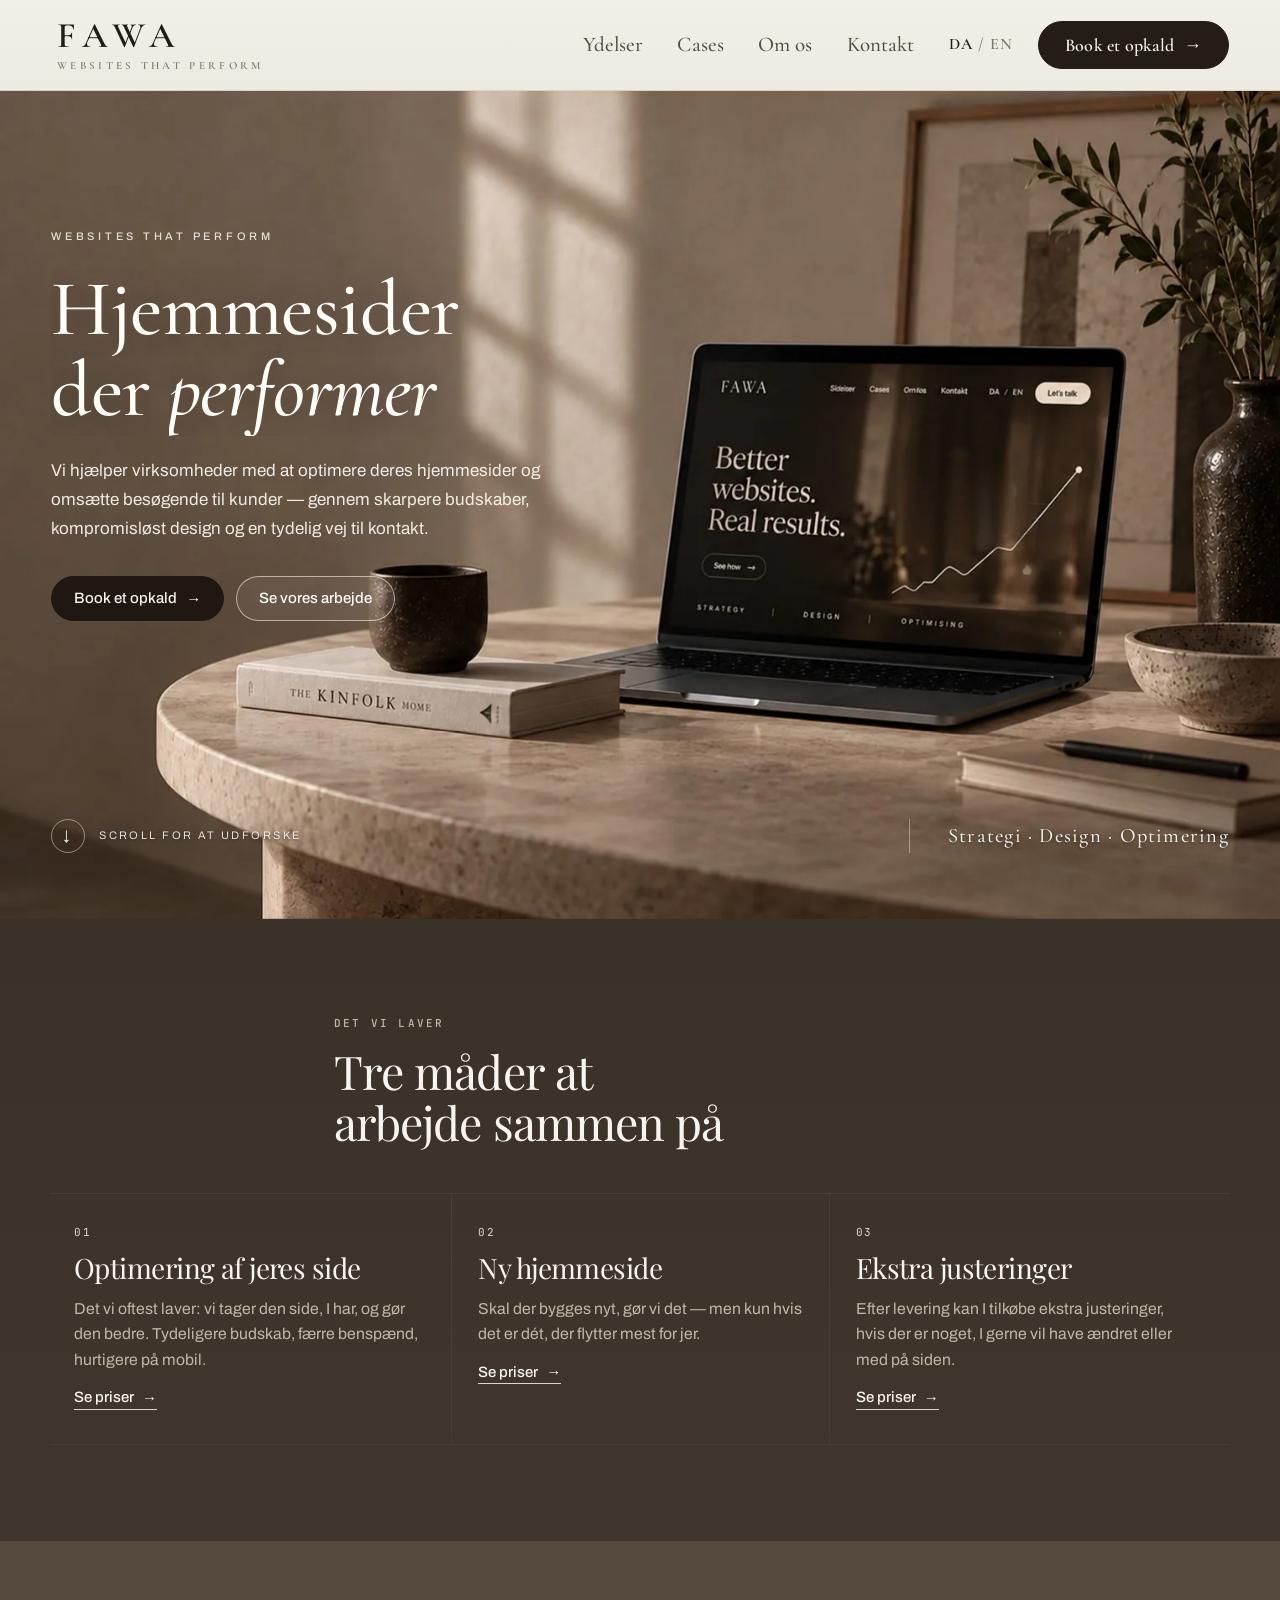
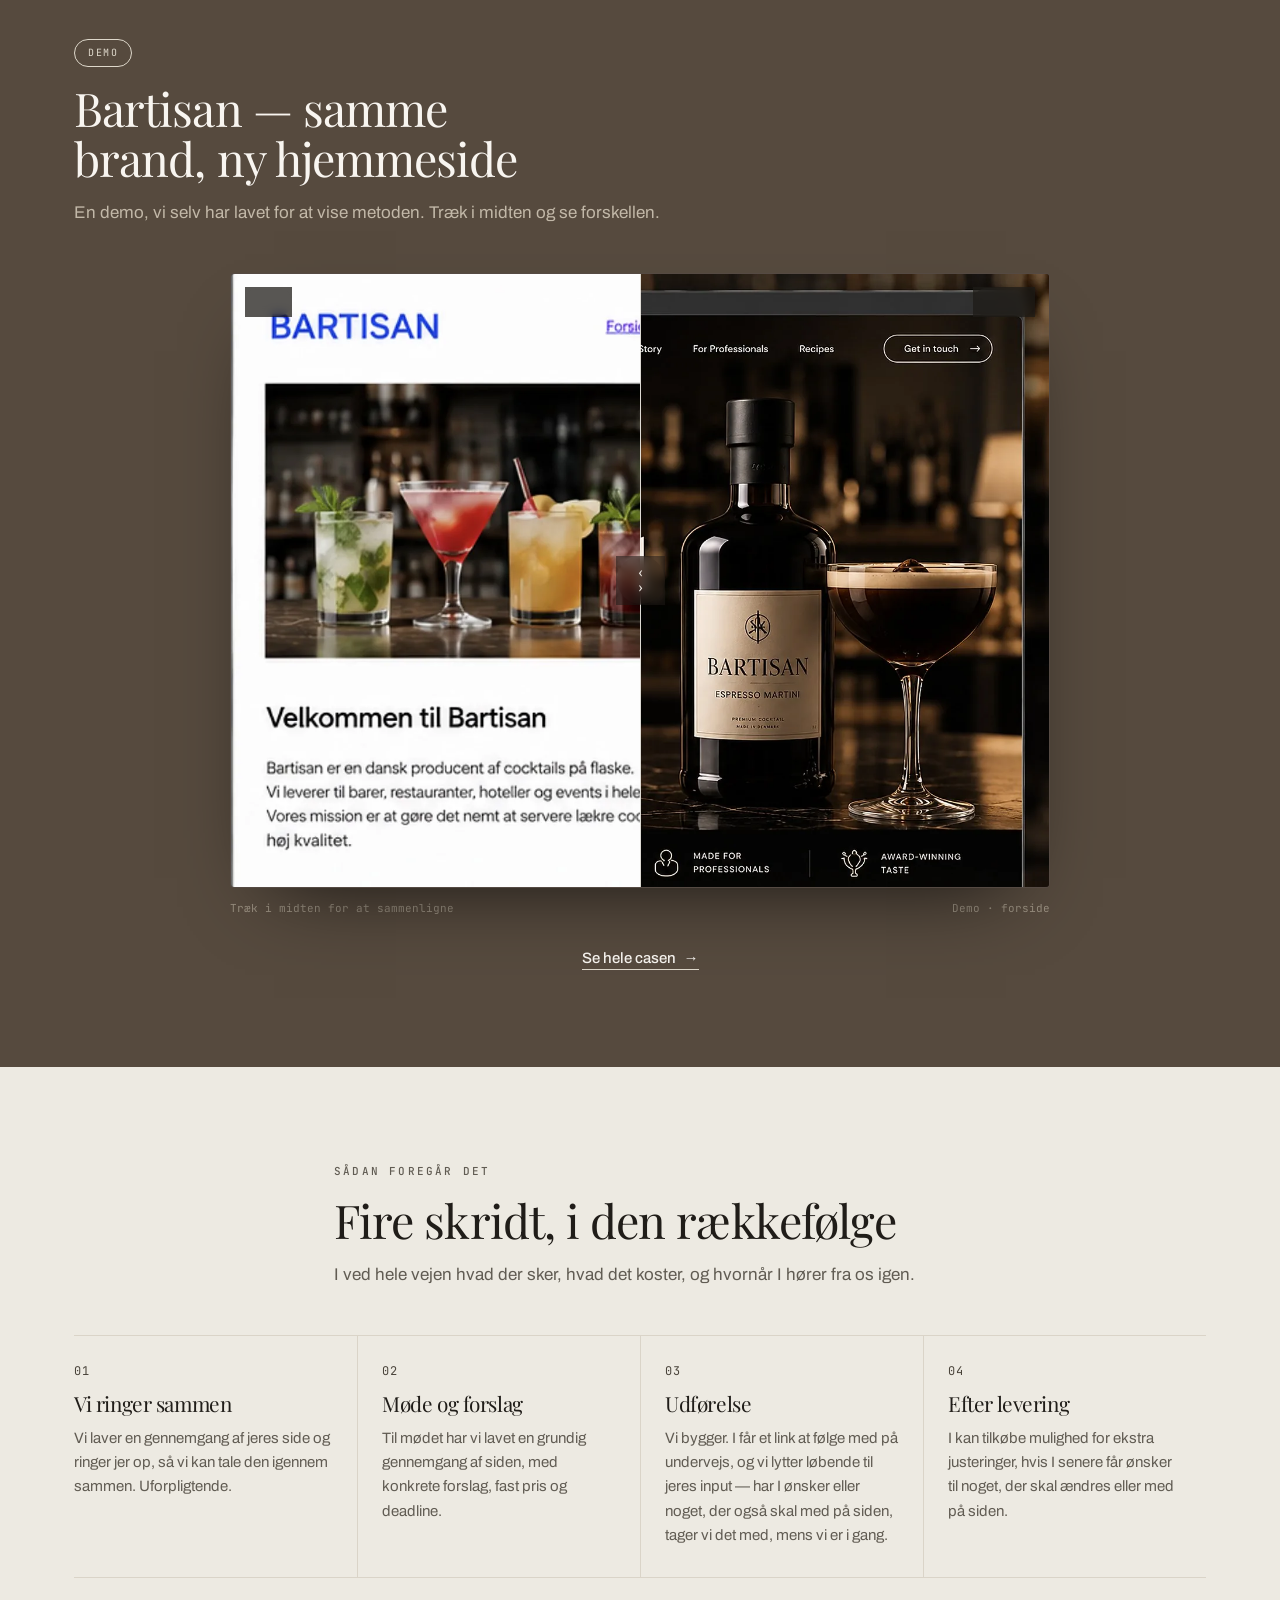
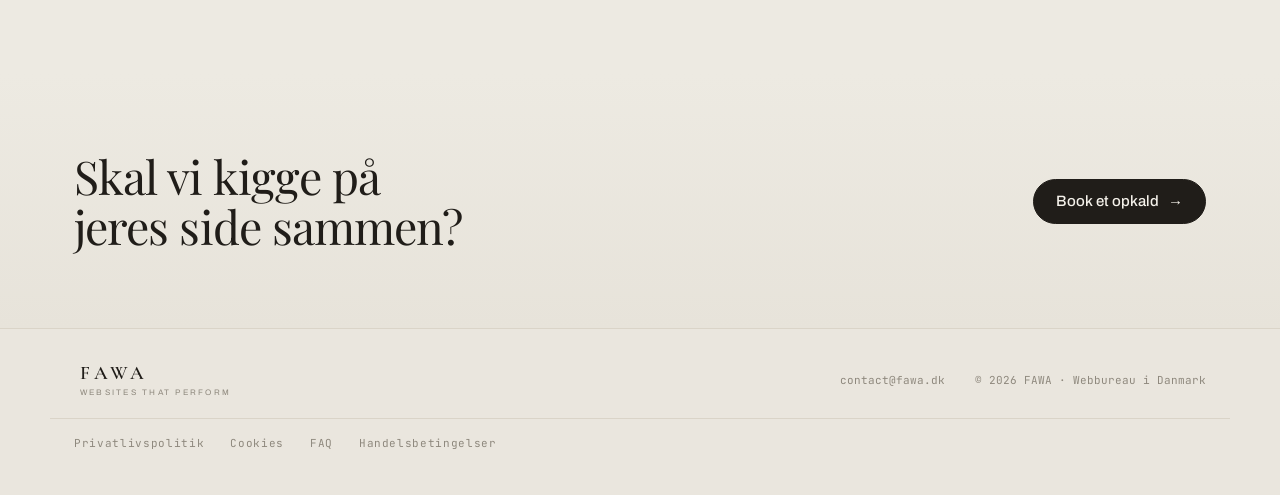
==== index.html @ cb7d5dff "Add files via upload" ====
<!doctype html>
<html lang="da">
<head>
<meta charset="utf-8">
<meta name="viewport" content="width=device-width, initial-scale=1">
<script>
/* Holder soegemaskiner vaek fra alt andet end det rigtige domaene, for eksempel
   GitHubs midlertidige adresse. Slaar sig selv fra paa fawa.dk. */
(function(){
  var h = location.hostname;
  if (h === "fawa.dk" || h === "www.fawa.dk") return;
  var m = document.createElement("meta");
  m.name = "robots";
  m.content = "noindex, nofollow";
  document.head.appendChild(m);
})();
</script>
<title>FAWA — Hjemmesider der performer</title>
<meta name="description" content="FAWA optimerer eksisterende hjemmesider, så de bliver hurtigere, tydeligere og konverterer bedre. Design, struktur og tekst med udgangspunkt i, hvad der skaber kunder.">
<link rel="canonical" href="https://fawa.dk/">
<meta property="og:type" content="website">
<meta property="og:site_name" content="FAWA">
<meta property="og:locale" content="da_DK">
<meta property="og:locale:alternate" content="en_GB">
<meta property="og:url" content="https://fawa.dk/">
<meta property="og:title" content="FAWA — Hjemmesider der performer">
<meta property="og:description" content="FAWA optimerer eksisterende hjemmesider, så de bliver hurtigere, tydeligere og konverterer bedre. Design, struktur og tekst med udgangspunkt i, hvad der skaber kunder.">
<meta property="og:image" content="https://fawa.dk/og.jpg">
<meta property="og:image:width" content="1200">
<meta property="og:image:height" content="630">
<meta property="og:image:alt" content="FAWA — hjemmesider der performer">
<meta name="twitter:card" content="summary_large_image">
<meta name="twitter:title" content="FAWA — Hjemmesider der performer">
<meta name="twitter:description" content="FAWA optimerer eksisterende hjemmesider, så de bliver hurtigere, tydeligere og konverterer bedre. Design, struktur og tekst med udgangspunkt i, hvad der skaber kunder.">
<meta name="twitter:image" content="https://fawa.dk/og.jpg">
<link rel="icon" href="assets/favicon.svg">
<link rel="preload" as="image" href="assets/img/hero.webp" fetchpriority="high">
<meta name="theme-color" content="#2E251F">
<link rel="preload" href="assets/fonts/cormorant-garamond-latin-wght-normal.woff2" as="font" type="font/woff2" crossorigin>
<link rel="preload" href="assets/fonts/archivo-latin-wght-normal.woff2" as="font" type="font/woff2" crossorigin>
<link rel="stylesheet" href="assets/fonts.css">
<script>
(function(){
  var h = document.documentElement;
  h.classList.add("fonts-pending");
  function ready(){ h.classList.remove("fonts-pending"); h.classList.add("fonts-ready"); }
  var t = setTimeout(ready, 1500);
  if (document.fonts && document.fonts.ready) {
    document.fonts.ready.then(function(){ clearTimeout(t); ready(); });
  } else { clearTimeout(t); ready(); }
})();
</script>
<style>
/* ============ tokens ============ */
#app{
  --f-display:"Playfair Display",Georgia,"Times New Roman",serif;
  --f-serif:"Bodoni Moda",Didot,"Times New Roman",serif;
  --f-it:"Cormorant Garamond",Georgia,serif;
  --f-ui:"Archivo","Helvetica Neue",Arial,sans-serif;
  --f-mono:"JetBrains Mono",ui-monospace,"SF Mono",Menlo,monospace;
  --maxw:1180px;
  --s0:1.0625rem;
  --s1:1.1875rem;
  --s2:clamp(1.4rem,1.15rem + .8vw,1.75rem);
  --s3:clamp(1.9rem,1.4rem + 2vw,2.9rem);
  --s4:clamp(2.9rem,1.8rem + 5.2vw,5.8rem);
}
#app[data-mode="dark"]{
  --ink:#F8F5F0;
  --ink-2:#C2B8A8;
  --ink-3:#9A9081;
  --line:#4A3E34;
  --line-soft:#372D25;
  --accent:#DED8CB;
  --surface-2:#352A21;
  --btn-bg:#F6F3ED;
  --btn-fg:#26221B;
  --header-bg:#2A211A;
  --shadow:0 34px 80px -44px rgba(0,0,0,.85);
  background:#332A23;
}
#app[data-mode="light"]{
  --ink:#201D19;
  --ink-2:#615C53;
  --ink-3:#8E887D;
  --line:#DAD4C8;
  --line-soft:#E7E2D8;
  --accent:#4A443B;
  --surface-2:#F7F4EE;
  --btn-bg:#201D19;
  --btn-fg:#F4F1EA;
  --header-bg:#F2EFE9;
  --shadow:0 20px 46px -30px rgba(32,29,25,.34);
  background:
    radial-gradient(120% 55% at 85% 0%, rgba(160,150,134,.16), rgba(160,150,134,0) 62%),
    linear-gradient(180deg,#F4F2EC 0%,#EDEAE2 46%,#E9E5DC 100%);
}
/* light island inside the dark front page */
.on-light{
  --ink:#201D19;
  --ink-2:#615C53;
  --ink-3:#8E887D;
  --line:#DAD4C8;
  --line-soft:#E7E2D8;
  --accent:#4A443B;
  --surface-2:#F7F4EE;
  --btn-bg:#201D19;
  --btn-fg:#F4F1EA;
  --shadow:0 20px 46px -30px rgba(32,29,25,.34);
  color:var(--ink);
}

*{box-sizing:border-box}
[hidden]{display:none!important}
body{margin:0;background:#2A211A}
#app{
  color:var(--ink);font-family:var(--f-ui);font-weight:400;font-size:var(--s0);line-height:1.62;
  -webkit-font-smoothing:antialiased;min-height:100vh;
}
h1,h2,h3{font-family:var(--f-display);font-weight:400;line-height:1.08;letter-spacing:-.02em;text-wrap:balance;margin:0}
h4{font-family:var(--f-ui);font-weight:600;margin:0;letter-spacing:-.01em}
p{margin:0}
img{max-width:100%;display:block}
:focus-visible{outline:2px solid var(--accent);outline-offset:3px;border-radius:2px}
.wrap{max-width:var(--maxw);margin-inline:auto;padding-inline:24px}
.eyebrow{font-family:var(--f-mono);font-size:.6875rem;font-weight:500;letter-spacing:.2em;text-transform:uppercase;color:var(--accent)}
.muted{color:var(--ink-2)}

/* ============ header ============ */
header{
  position:sticky;top:0;z-index:60;
  --ink:#1F1B16;--ink-2:#544E45;--ink-3:#7D766B;--line:#D9D3C6;--line-soft:#E4DFD3;--accent:#4A443B;
  --btn-bg:#241C16;--btn-fg:#F4F1E9;
  background:linear-gradient(180deg,#F2EFE7,#EDEAE1);color:var(--ink);
  border-bottom:1px solid var(--line);
}
.hd{display:flex;align-items:center;gap:18px;height:clamp(88px,7vw,112px);max-width:1420px;padding-inline:clamp(24px,4vw,64px)}
.logo{
  display:flex;flex-direction:column;align-items:flex-start;gap:5px;
  margin-right:auto;padding-right:6px;background:none;border:0;color:var(--ink);cursor:pointer;text-align:left;
}
.logo .wm{font-family:var(--f-it);font-weight:600;font-size:2.25rem;letter-spacing:.2em;line-height:1}
header .logo .tg{font-family:var(--f-it);font-weight:600;font-size:.6875rem;letter-spacing:.3em;color:var(--ink-3)}
.logo .tg{font-family:var(--f-ui);font-weight:400;font-size:.5rem;letter-spacing:.28em;text-transform:uppercase;color:var(--ink-3)}
@media (max-width:560px){.logo .wm{font-size:1.25rem;letter-spacing:.28em}.logo .tg{display:none}}
.menu{display:flex;gap:34px;align-items:baseline}
.menu a{text-decoration:none;display:inline-block;line-height:normal}
.menu button,.menu a{
  background:none;border:0;padding:6px 0;cursor:pointer;color:var(--ink-2);
  font-family:var(--f-it);font-size:1.3125rem;font-weight:500;letter-spacing:.005em;
  border-bottom:1px solid transparent;
}
.menu button:hover,.menu a:hover{color:var(--ink)}
.menu button[aria-current="true"],.menu a[aria-current="true"]{color:var(--ink);border-bottom-color:var(--accent)}
.lang{display:flex;align-items:center;font-family:var(--f-it);font-weight:600;font-size:1rem;letter-spacing:.06em;color:var(--ink-3);margin-inline:12px 2px}
.lang button{background:none;border:0;padding:3px 5px;cursor:pointer;color:var(--ink-3);font:inherit;letter-spacing:inherit}
.lang button[aria-pressed="true"]{color:var(--ink)}
.burger{display:none;background:none;border:1px solid var(--line);border-radius:3px;padding:8px 10px;cursor:pointer;color:var(--ink)}
.burger span{display:block;width:16px;height:1px;background:currentColor;margin:3px 0}
@media (max-width:900px){
  .menu{
    display:none;position:absolute;top:100%;left:0;right:0;flex-direction:column;gap:0;
    background:#EFECE4;border-bottom:1px solid var(--line);padding:8px 24px 18px;
  }
  .menu.open{display:flex}
  .menu a{display:block;width:100%}
  .menu button,.menu a{padding:14px 0;border-bottom:1px solid var(--line-soft);text-align:left;font-size:1.375rem}
  .burger{display:block;order:3}
  .hd .btn{display:none}
  .logo{font-size:1.2rem;letter-spacing:.3em}
}

/* ============ buttons ============ */
.btn{
  display:inline-flex;align-items:center;justify-content:center;gap:9px;
  font-family:var(--f-ui);font-size:.9375rem;font-weight:500;
  padding:13px 22px;border-radius:999px;border:1px solid var(--btn-bg);
  background:var(--btn-bg);color:var(--btn-fg);cursor:pointer;
  transition:opacity .18s ease,transform .18s ease;
}
.btn:hover{opacity:.87}
.btn:active{transform:translateY(1px)}
.btn .ar{transition:transform .2s ease}
.btn:hover .ar{transform:translateX(3px)}
.btn-ghost{background:transparent;color:var(--ink);border-color:var(--line)}
.btn-ghost:hover{border-color:var(--ink-3);opacity:1}
.btn-sm{padding:10px 17px;font-size:.8125rem}
header .btn{font-family:var(--f-it);font-weight:600;font-size:1.125rem;letter-spacing:.01em;padding:12px 26px}
.link{
  background:none;border:0;padding:0 0 3px;cursor:pointer;color:var(--ink);
  font-family:var(--f-ui);font-size:.9375rem;font-weight:500;
  display:inline-flex;align-items:center;gap:8px;border-bottom:1px solid var(--accent);
}
.link:hover{color:var(--accent)}

/* ============ pages ============ */
.page{display:none}
.page.active{display:block}
@media (prefers-reduced-motion:no-preference){.page.active{animation:fade .4s ease both}}
@keyframes fade{from{opacity:0;transform:translateY(6px)}to{opacity:1;transform:none}}

.section{padding-block:clamp(56px,7.5vw,100px)}
.section + .section{border-top:1px solid var(--line)}
#page-forside .section + .section{border-top:0}
.sec-head{max-width:660px;margin-bottom:clamp(28px,4vw,46px)}
.sec-head h1,.sec-head h2{font-size:var(--s3);margin-block:14px 16px}
.sec-head p{color:var(--ink-2)}
.sec-head p + p{margin-top:14px}

/* ============ balayage tones (front page) ============ */
.tone-1{background:linear-gradient(180deg,#2E251F 0%,#3A3129 100%)}
.tone-2{background:linear-gradient(180deg,#3A3129 0%,#40362E 100%)}
.tone-3{background:#564A3E;border-top:1px solid #6E6153}
.tone-fade{display:none}
.tone-4{background:#EDEAE2}
.tone-5{background:linear-gradient(180deg,#EDEAE2 0%,#E7E3DA 100%)}

/* ============ hero ============ */
.hero{position:relative;overflow:hidden;padding-block:clamp(56px,8vw,104px) clamp(38px,5vw,60px);min-height:min(86vh,760px);display:flex;align-items:center}
.hero-shot{
  position:absolute;right:0;top:0;bottom:0;width:min(58%,820px);z-index:0;pointer-events:none;
  background-image:none;background-size:cover;background-position:center right;
  -webkit-mask-image:linear-gradient(to right,transparent 0%,#000 46%),linear-gradient(to bottom,#000 62%,transparent 96%);
  -webkit-mask-composite:source-in;
  mask-image:linear-gradient(to right,transparent 0%,#000 46%),linear-gradient(to bottom,#000 62%,transparent 96%);
  mask-composite:intersect;
  animation:shotIn 1.8s cubic-bezier(.22,1,.36,1) .1s both;
}
.hero::after{
  content:"";position:absolute;left:0;right:0;bottom:0;height:34%;z-index:0;pointer-events:none;
  background:linear-gradient(to bottom,rgba(47,37,29,0),rgba(47,37,29,.92) 62%,#2F251D);width:auto;max-width:none;max-height:none;
}
@keyframes shotIn{from{opacity:0;transform:scale(1.05)}to{opacity:1;transform:none}}
@media (max-width:900px){
  .hero-shot{width:100%;opacity:.13;-webkit-mask-image:linear-gradient(to bottom,#000 20%,transparent 88%);mask-image:linear-gradient(to bottom,#000 20%,transparent 88%)}
  .hero{min-height:0}
}
.hero-in{position:relative;z-index:1;width:100%}
.brandmark{
  max-width:min(56%,660px)!important;display:flex;align-items:center;gap:clamp(14px,2.4vw,24px);
  margin-bottom:clamp(30px,4.5vw,52px);flex-wrap:wrap;
}
.bm{
  font-family:var(--f-it);font-weight:600;font-size:clamp(2.8rem,6vw,4.9rem);
  line-height:1;letter-spacing:.2em;padding-right:.2em;color:#FFFDF7;
  text-shadow:0 2px 30px rgba(255,247,230,.12);
}
.bm-rule{flex:1;min-width:40px;height:1px;background:linear-gradient(90deg,rgba(232,222,205,.5),rgba(232,222,205,0))}
.bm-tag{
  font-family:var(--f-ui);font-weight:500;font-size:.6875rem;letter-spacing:.28em;
  text-transform:uppercase;color:var(--ink-3);white-space:nowrap;
}
@media (max-width:900px){
  .brandmark{max-width:100%!important}
}
@media (max-width:700px){
  .bm-rule{display:none}
  .bm-tag{white-space:normal;flex-basis:100%}
  .brandmark{gap:12px}
}
.hero-in > *{max-width:min(52%,620px)}
@media (max-width:900px){.hero-in > *{max-width:100%}}
.hero-foot{
  display:flex!important;max-width:100%!important;align-items:center;justify-content:space-between;gap:28px;flex-wrap:wrap;
  margin-top:clamp(46px,6vw,82px);padding-top:22px;border-top:1px solid var(--line-soft);
}
.scrollhint{display:inline-flex;align-items:center;gap:14px;font-family:var(--f-ui);font-size:.6875rem;letter-spacing:.22em;text-transform:uppercase;color:var(--ink-3)}
.scrollhint i{
  width:34px;height:34px;border:1px solid var(--line);border-radius:50%;display:grid;place-items:center;
  font-style:normal;font-size:.85rem;color:var(--ink-2);
}
@media (prefers-reduced-motion:no-preference){.scrollhint i{animation:nudge 2.6s ease-in-out infinite}}
@keyframes nudge{0%,100%{transform:translateY(0)}50%{transform:translateY(3px)}}
.quote{font-family:var(--f-display);font-style:italic;font-size:.95rem;color:var(--ink-2);border-left:1px solid var(--line);padding-left:20px;max-width:42ch}
@media (max-width:640px){.quote{border-left:0;padding-left:0}}
.hero::before,.hero::after{content:"";position:absolute;pointer-events:none;z-index:0}
.hero::before{
  width:80vw;height:80vw;max-width:980px;max-height:980px;right:-20vw;top:-30vw;
  background:radial-gradient(circle,rgba(255,236,200,.14),rgba(255,236,200,0) 62%);
}
.hero::after{
  width:64vw;height:64vw;max-width:760px;max-height:760px;left:-24vw;bottom:-30vw;
  background:radial-gradient(circle,rgba(255,236,200,.08),rgba(255,236,200,0) 66%);
}
.hero .wrap{position:relative;z-index:1}
.brandmark{display:flex;align-items:center;gap:clamp(14px,3vw,28px);flex-wrap:wrap}
.bm{
  font-family:var(--f-it);font-weight:600;font-size:clamp(3.5rem,12.4vw,8.8rem);
  line-height:1;letter-spacing:.2em;padding-right:.2em;color:#FFFFFF;
}
.bm > span{
  background:none;color:#FFFFFF;-webkit-text-fill-color:#FFFFFF;
}
.bm > span:nth-child(3){margin-left:-.055em}
.logo .wm .kw{font-style:normal;margin-left:-.1em}
.bm-rule{flex:0 0 auto;width:clamp(56px,9vw,150px);height:1px;background:linear-gradient(90deg,rgba(217,210,196,.7),rgba(217,210,196,0))}
.hero .bm{flex:0 0 100%}
.hero .brandmark{row-gap:clamp(10px,1.4vw,18px)}
.hero .tagline{margin:0;font-family:var(--f-ui);font-weight:500;font-size:.6875rem;letter-spacing:.3em;text-transform:uppercase;color:var(--ink-3)}
.hero-grid{display:grid;grid-template-columns:1.25fr .75fr;gap:clamp(30px,6vw,80px);align-items:start}
@media (max-width:900px){.hero-grid{grid-template-columns:1fr;gap:38px;align-items:start}}
.hero h1{text-wrap:normal;font-family:var(--f-it);font-size:clamp(2.7rem,1.8rem + 3.9vw,5.1rem);font-weight:500;line-height:1.02;letter-spacing:-.005em;margin-block:0 26px}
.hero h1 br{display:block}
@media (min-width:700px){.hero h1 .nb{white-space:nowrap}}
.hero-side{margin:0;border-top:1px solid var(--line)}
.hero-side > div{padding-block:15px;border-bottom:1px solid var(--line-soft)}
.hero-side dt{font-family:var(--f-mono);font-size:.625rem;letter-spacing:.18em;text-transform:uppercase;color:var(--ink-3);margin-bottom:6px}
.hero-side dd{margin:0;font-size:.9375rem;color:var(--ink-2)}
.keywords{
  display:flex;flex-wrap:wrap;align-items:center;gap:14px;margin-top:clamp(42px,6vw,74px);
  font-family:var(--f-ui);font-weight:400;font-size:.875rem;color:var(--ink-2);letter-spacing:.01em;
}
.keywords i{font-style:normal;color:var(--ink-3);opacity:.55}
.keywords span:first-child{color:var(--ink);font-weight:500}
.hero h1 i{font-family:inherit;font-style:italic;font-weight:500;color:inherit}
.hero .lede{font-size:1.0625rem;line-height:1.72;color:var(--ink-2)}
.hero-cta{display:flex;flex-wrap:wrap;gap:12px;margin-top:32px}

/* plain-language facts */
.facts{
  display:grid;grid-template-columns:repeat(3,1fr);
  margin-top:clamp(40px,5vw,64px);border-top:1px solid var(--line);
}
.facts > div{padding:26px 26px 4px;border-left:1px solid var(--line);display:flex;flex-direction:column;gap:9px}
.facts > div:first-child{border-left:0;padding-left:0}
.facts h4{font-size:1.15rem}
.facts p{font-size:.9375rem;color:var(--ink-2)}
.facts .k{font-family:var(--f-mono);font-size:.625rem;letter-spacing:.18em;text-transform:uppercase;color:var(--accent)}
@media (max-width:860px){
  .facts{grid-template-columns:1fr}
  .facts > div{border-left:0;border-top:1px solid var(--line-soft);padding:22px 0 0}
  .facts > div:first-child{border-top:0}
}

/* ============ hero med foto ============ */
.hero-photo{min-height:min(92vh,calc(100vw / 1.479));padding-block:clamp(40px,6vw,74px) clamp(30px,4vw,54px);isolation:isolate}
.hero-photo .hero-shot{
  position:absolute;inset:0;width:100%;height:100%;z-index:0;
  background-image:url("assets/img/hero.webp");
  background-size:cover;background-position:center center;
  -webkit-mask-image:none;mask-image:none;-webkit-mask-composite:source-over;mask-composite:add;
  animation:shotIn 1.9s cubic-bezier(.22,1,.36,1) .05s both;
}
.hero-photo::before,.hero-photo::after{content:"";position:absolute;pointer-events:none;z-index:0;inset:auto;}
.hero-photo::before{
  left:0;top:0;bottom:0;right:0;width:auto;height:auto;max-width:none;max-height:none;
  background:linear-gradient(100deg,rgba(34,26,19,.42) 0%,rgba(34,26,19,.2) 34%,rgba(34,26,19,.04) 58%,rgba(34,26,19,0) 76%);
}
.hero-photo::after{
  display:none;
}
.hero-photo{align-items:stretch}
.hero-photo .hero-in{position:relative;z-index:1;max-width:1420px;padding-inline:clamp(24px,4vw,64px);display:flex;flex-direction:column;flex:1}
.hero-photo .hero-eyebrow{margin-top:clamp(26px,7vh,96px)}
.hero-photo .hero-foot{margin-top:auto;padding-bottom:clamp(2px,1.6vh,22px)}
.hero-photo .hero-in > *{max-width:min(52%,620px)}
@media (max-width:900px){.hero-photo .hero-in > *{max-width:100%}}
.hero-eyebrow{
  margin:0 0 clamp(16px,2vw,24px);font-family:var(--f-ui);font-weight:500;font-size:.6875rem;
  letter-spacing:.34em;text-transform:uppercase;color:rgba(255,252,246,.82);
}
.hero-photo h1{color:#FFFDF8;text-shadow:0 2px 40px rgba(30,23,17,.35)}
.hero-photo .lede{color:rgba(255,252,246,.9);max-width:min(46%,520px)}
@media (max-width:900px){.hero-photo .lede{max-width:100%}}
.hero-photo .btn{--btn-bg:#1E1712;--btn-fg:#F6F2EA;border-color:#1E1712}
.hero-photo .btn-ghost{background:rgba(255,253,248,.06);color:#FFFDF8;border-color:rgba(255,253,248,.55)}
.hero-photo .btn-ghost:hover{border-color:#FFFDF8}
.hero-photo .hero-foot{border-top:0;padding-top:0;align-items:center}
.hero-photo .scrollhint{text-shadow:0 1px 3px rgba(28,21,15,.55),0 2px 22px rgba(28,21,15,.75);color:rgba(255,252,246,.86);flex-direction:row;align-items:center;gap:14px}
.hero-photo .scrollhint i{border-color:rgba(255,252,246,.45);color:rgba(255,252,246,.9)}
.hero-keys{
  text-shadow:0 1px 3px rgba(28,21,15,.55),0 2px 22px rgba(28,21,15,.75);
  margin:0;font-family:var(--f-it);font-weight:500;font-size:clamp(1.05rem,1.6vw,1.375rem);
  letter-spacing:.06em;color:rgba(255,252,246,.92);padding-left:clamp(18px,3vw,38px);
  border-left:1px solid rgba(255,252,246,.4);
}
@media (max-width:760px){
  .hero-photo{min-height:0}
  .hero-photo::before{background:linear-gradient(180deg,rgba(31,24,17,.86) 0%,rgba(31,24,17,.8) 48%,rgba(31,24,17,.84) 100%)}
  .hero-photo .btn-ghost{background:rgba(33,25,18,.42)}
  .hero-photo .hero-shot{background-position:30% 55%}
  .hero-photo .hero-foot{margin-top:40px}
  .hero-photo .hero-eyebrow{margin-top:8px}
  .hero-keys{padding-left:0;border-left:0;border-top:1px solid rgba(255,252,246,.35);padding-top:14px;width:100%}
  .hero-photo .hero-foot{gap:18px}
}

/* ============ intro-sekvens ============ */
@keyframes bmUp{from{opacity:0;transform:translateY(.34em) scale(.985);filter:blur(13px)}to{opacity:1;transform:none;filter:blur(0)}}
@keyframes ruleIn{from{transform:scaleX(0)}to{transform:scaleX(1)}}
@keyframes softIn{from{opacity:0;transform:translateY(16px)}to{opacity:1;transform:none}}
@keyframes wordUp{to{transform:none}}
@keyframes drift{0%,100%{transform:translate3d(0,0,0)}50%{transform:translate3d(-2.5%,2%,0)}}
@keyframes sheen{
  0%{background-position:calc(var(--i) * 33.333%) 50%}
  50%{background-position:calc(var(--i) * 33.333% + 150%) 50%}
  100%{background-position:calc(var(--i) * 33.333%) 50%}
}

.bm > span{display:inline-block;animation:bmUp 1.25s cubic-bezier(.45,.06,.24,1) calc(var(--i) * .17s + .3s) both, sheen 2.2s ease-in-out calc(var(--i) * .12s + 2.3s) 1 both}
.bm-rule{transform-origin:left center;animation:ruleIn 1.2s cubic-bezier(.22,1,.36,1) both;animation-delay:.95s}
.bm-tag{animation:softIn .8s ease both;animation-delay:1.05s}
html.fonts-pending .hero-in{opacity:0}
.hero-in{transition:opacity .25s ease}
html.fonts-ready .hero-eyebrow{animation:softIn .9s ease both;animation-delay:.18s}
html.fonts-ready .hero .lede{animation:softIn .9s ease both;animation-delay:.92s}
html.fonts-ready .hero-cta{animation:softIn .9s ease both;animation-delay:1.08s}
html.fonts-ready .hero-foot{animation:softIn .9s ease both;animation-delay:1.24s}

.hero::before{animation:drift 22s ease-in-out infinite}
.hero::after{animation:drift 28s ease-in-out infinite reverse}

.w{display:inline-block;overflow:hidden;vertical-align:bottom;padding-bottom:.08em;margin-bottom:-.08em}
.w > span{display:inline-block;transform:translateY(118%)}
html.fonts-ready .w > span{animation:wordUp .85s cubic-bezier(.22,1,.36,1) forwards;animation-delay:calc(var(--d) * 1s)}

html.hero-done .w > span,
html.hero-done .hero-eyebrow,
html.hero-done .hero .lede,
html.hero-done .hero-cta,
html.hero-done .hero-foot{animation:none !important;transform:none !important;opacity:1 !important}
html.js-reveal .rv{opacity:0;transform:translateY(20px)}
html.js-reveal .rv.in{opacity:1;transform:none;transition:opacity .9s ease,transform .9s cubic-bezier(.22,1,.36,1);transition-delay:calc(var(--i,0) * .1s)}

@media (prefers-reduced-motion:reduce){
  .bm > span,.bm-rule,.hero .tagline,.facts > div,.hero::before,.hero::after,
  html.fonts-ready .hero-eyebrow,html.fonts-ready .hero .lede,html.fonts-ready .hero-cta,html.fonts-ready .hero-foot{animation:none}
  .bm-rule{transform:scaleX(1)}
  html.fonts-ready .w > span,.w > span{transform:none;animation:none}
  html.js-reveal .rv{opacity:1;transform:none}
}

/* ============ trio ============ */
.trio{
  display:grid;grid-template-columns:repeat(3,1fr);
  max-width:var(--maxw);margin-inline:auto;padding-inline:24px;
  border-block:1px solid var(--line);
}
.trio > div{padding:30px 26px 34px;display:flex;flex-direction:column;gap:12px;border-left:1px solid var(--line)}
.trio > div:first-child{border-left:0;padding-left:0}
.trio h3{font-size:var(--s2)}
.trio p{color:var(--ink-2);font-size:.9875rem}
.trio .n{font-family:var(--f-mono);font-size:.6875rem;color:var(--accent);letter-spacing:.16em}
@media (max-width:860px){
  .trio{grid-template-columns:1fr}
  .trio > div{border-left:0;border-top:1px solid var(--line-soft);padding:26px 0 28px}
  .trio > div:first-child{border-top:0}
}

/* ============ before / after ============ */
.ba{position:relative}
#page-forside .ba{max-width:820px;margin-inline:auto}
.ba-stage{
  position:relative;aspect-ratio:4/3;max-width:100%;overflow:hidden;
  border:1px solid rgba(244,241,234,.14);border-radius:4px;box-shadow:var(--shadow);
  touch-action:pan-y;background:#E3DED3;
}
#app[data-mode="dark"] .ba-stage{background:#3A2F27}
.ba-stage img{position:absolute;inset:0;width:100%;height:100%;object-fit:cover}
.case-card .ba-stage img{object-fit:contain;background:#E9E5DB}
.ba-stage .after-img{clip-path:inset(0 0 0 var(--pos,50%))}
.ba-stage .before-img{clip-path:inset(0 calc(100% - var(--pos,50%)) 0 0)}
.ba-tag{
  position:absolute;top:14px;z-index:3;font-family:var(--f-mono);font-size:.625rem;letter-spacing:.16em;
  text-transform:uppercase;padding:5px 11px;border-radius:999px;
  background:rgba(30,27,23,.74);color:#F4F1EA;border:1px solid rgba(244,241,234,.24);backdrop-filter:blur(4px);
}
.ba-tag.l{left:14px}
.ba-tag.r{right:14px;color:#F4F1EA;border-color:rgba(244,241,234,.4)}
.ba-range{position:absolute;inset:0;width:100%;height:100%;margin:0;opacity:0;cursor:ew-resize;z-index:4;-webkit-appearance:none;appearance:none;background:transparent}
.ba-handle{position:absolute;top:0;bottom:0;left:var(--pos,50%);width:1px;background:rgba(244,241,234,.9);z-index:3;pointer-events:none}
.ba-handle::after{
  content:"";position:absolute;top:50%;left:50%;transform:translate(-50%,-50%);
  width:46px;height:46px;border-radius:50%;background:rgba(30,27,23,.55);
  border:1px solid rgba(244,241,234,.7);backdrop-filter:blur(6px);
}
.ba-handle::before{
  content:"‹ ›";position:absolute;top:50%;left:50%;transform:translate(-50%,-50%);z-index:2;
  font-family:var(--f-ui);font-size:.9rem;color:#F4F1EA;letter-spacing:.06em;line-height:1;
}
.ba-range:focus-visible ~ .ba-handle::after{outline:2px solid var(--accent);outline-offset:3px}
.ba-cap{display:flex;flex-wrap:wrap;justify-content:space-between;gap:10px;margin-top:12px;font-family:var(--f-mono);font-size:.6875rem;color:var(--ink-3)}

.case-split{display:grid;grid-template-columns:1.35fr .65fr;gap:clamp(26px,4vw,52px);align-items:center}
@media (max-width:940px){.case-split{grid-template-columns:1fr}}
.flag{
  display:inline-flex;align-items:center;gap:8px;font-family:var(--f-mono);font-size:.625rem;
  letter-spacing:.16em;text-transform:uppercase;color:var(--accent);
  border:1px solid var(--accent);border-radius:999px;padding:5px 13px;
}
.flag.real{color:#F4F1EA;background:var(--accent);border-color:var(--accent)}
.changes{list-style:none;margin:22px 0 0;padding:0}
.changes li{display:grid;grid-template-columns:auto 1fr;gap:14px;padding-block:13px;border-top:1px solid var(--line-soft);font-size:.9375rem;color:var(--ink-2);line-height:1.55}
.changes .i{font-family:var(--f-mono);font-size:.6875rem;color:var(--accent);padding-top:.3em}

/* ============ pricing ============ */
.tiers{display:grid;grid-template-columns:repeat(3,1fr);gap:18px}
@media (max-width:900px){.tiers{grid-template-columns:1fr}}
.tier{
  background:var(--surface-2);border:1px solid var(--line);border-radius:5px;
  padding:28px 26px 30px;display:flex;flex-direction:column;gap:16px;box-shadow:var(--shadow);
}
.tier.feature{border-color:var(--accent)}
.tier .tag{align-self:flex-start;font-family:var(--f-mono);font-size:.625rem;letter-spacing:.14em;text-transform:uppercase;color:var(--accent);border:1px solid var(--accent);border-radius:999px;padding:3px 11px}
.tier h3{font-size:var(--s2)}
.tier .scope{font-family:var(--f-mono);font-size:.75rem;color:var(--ink-3)}
.price{font-family:var(--f-serif);font-weight:400;font-size:2.5rem;line-height:1;letter-spacing:-.01em;font-variant-numeric:tabular-nums;display:flex;align-items:baseline;gap:9px}
.price span{font-family:var(--f-mono);font-size:.75rem;color:var(--ink-3);letter-spacing:.04em}
.price .pre{text-transform:uppercase;letter-spacing:.14em;font-size:.6875rem}
.price span.num{font-family:inherit;font-size:inherit;color:inherit;letter-spacing:inherit;font-variant-numeric:inherit}
.tier ul{list-style:none;margin:0;padding:0;display:flex;flex-direction:column;gap:10px;font-size:.9375rem;color:var(--ink-2)}
.tier li{display:flex;gap:11px;align-items:flex-start;line-height:1.5}
.tier li::before{content:"";width:5px;height:5px;margin-top:.62em;flex:none;background:var(--accent);border-radius:50%}
.tier .btn{margin-top:auto}
.includes p + p{margin-top:12px}
.tier.wide.klip{margin-top:18px;margin-bottom:0}
.tier.wide .wide-side .klip-price{color:var(--ink);font-size:2.1rem;line-height:1;margin-top:4px;display:flex;align-items:baseline;gap:9px}
.tier.wide .wide-side .klip-price span{color:var(--ink-3);font-family:var(--f-mono);font-size:.75rem;letter-spacing:.04em}
.tier.wide .wide-side .klip-price .pre{text-transform:uppercase;letter-spacing:.14em;font-size:.6875rem}
.tier.wide .wide-side .klip-price span.num{font-family:inherit;font-size:inherit;color:inherit;letter-spacing:inherit}
.tier.wide{display:grid;grid-template-columns:1.3fr .7fr;gap:clamp(20px,3vw,46px);align-items:start;margin-bottom:18px}
.tier.wide > div{display:flex;flex-direction:column;gap:14px}
.tier.wide .wide-side{border-left:1px solid var(--line);padding-left:clamp(18px,2.6vw,34px)}
.tier.wide .wide-side p{color:var(--ink-2);font-size:.9375rem}
.tier.wide .price-note{font-family:var(--f-serif);font-size:1.5rem;color:var(--ink)}
.tier.wide .btn{margin-top:6px;align-self:flex-start}
@media (max-width:820px){.tier.wide{grid-template-columns:1fr}.tier.wide .wide-side{border-left:0;padding-left:0;border-top:1px solid var(--line);padding-top:18px}}
.note{font-family:var(--f-mono);font-size:.75rem;color:var(--ink-3);margin-top:20px;line-height:1.75;max-width:70ch}

/* ============ steps ============ */
.steps{display:grid;grid-template-columns:repeat(4,1fr);border-block:1px solid var(--line)}
.step{padding:26px 24px 30px;display:flex;flex-direction:column;gap:11px;border-left:1px solid var(--line)}
.step:first-child{border-left:0;padding-left:0}
.step .n{font-family:var(--f-mono);font-size:.75rem;color:var(--accent);letter-spacing:.12em}
.step h3{font-size:1.3rem}
.step p{font-size:.9375rem;color:var(--ink-2)}
@media (max-width:940px){
  .steps{grid-template-columns:repeat(2,1fr)}
  .step:nth-child(3){border-left:0;padding-left:0}
  .step:nth-child(n+3){border-top:1px solid var(--line-soft)}
}
@media (max-width:560px){
  .steps{grid-template-columns:1fr}
  .step{border-left:0;padding:24px 0 26px;border-top:1px solid var(--line-soft)}
  .step:first-child{border-top:0}
}

/* ============ mini cards ============ */
.mini{display:grid;grid-template-columns:1fr 1fr;gap:18px;margin-top:26px}
@media (max-width:700px){.mini{grid-template-columns:1fr}}
.mini article{border:1px solid var(--line);border-radius:5px;padding:24px;background:var(--surface-2);display:flex;flex-direction:column;gap:9px;box-shadow:var(--shadow)}
.mini .k{font-family:var(--f-mono);font-size:.6875rem;color:var(--ink-3);letter-spacing:.12em;text-transform:uppercase}
.mini h4{font-size:1.125rem}
.mini p{font-size:.9375rem;color:var(--ink-2)}


/* ---------- demo-cases ---------- */
.cases-grid{display:grid;grid-template-columns:repeat(2,1fr);gap:clamp(30px,3.6vw,52px)}
@media (max-width:820px){.cases-grid{grid-template-columns:1fr}}
.case-card{display:flex;flex-direction:column;gap:16px}
.case-card .ba-stage{box-shadow:0 18px 44px -30px rgba(0,0,0,.6)}
.case-card .ba-tag{top:10px;font-size:.5625rem;padding:3px 8px}
.case-card .ba-tag.l{left:10px}
.case-card .ba-tag.r{right:10px}
.case-card .ba-handle::after{width:34px;height:34px}
.case-card .ba-handle::before{font-size:.8rem}
.case-meta .k{font-family:var(--f-mono);font-size:.625rem;letter-spacing:.16em;text-transform:uppercase;color:var(--ink-3)}
.case-meta h3{font-size:1.4rem;margin-block:9px 9px}
.case-meta p{font-size:.9375rem;color:var(--ink-2);max-width:46ch}
/* ============ people ============ */
.people{display:grid;grid-template-columns:1fr 1fr;gap:clamp(20px,3vw,34px);max-width:620px}
@media (max-width:760px){.people{grid-template-columns:1fr}}
.person{display:block}
.portrait{aspect-ratio:4/5;border:1px solid var(--line);border-radius:5px;background:var(--surface-2);display:grid;place-items:center;overflow:hidden;margin-bottom:18px;box-shadow:var(--shadow)}
.portrait img{width:100%;height:100%;object-fit:cover;display:block}
.portrait span{font-family:var(--f-serif);font-size:1.9rem;letter-spacing:.18em;color:var(--ink-3)}
.avatar{width:64px;height:64px;flex:none;border-radius:50%;border:1px solid var(--line);background:var(--surface-2);color:var(--ink-2);display:grid;place-items:center;font-family:var(--f-serif);font-size:1.15rem;letter-spacing:.08em}
.person h3{font-size:1.35rem}
.person .role{font-family:var(--f-mono);font-size:.6875rem;letter-spacing:.14em;text-transform:uppercase;color:var(--ink-3);margin-block:7px 0}
.person p{font-size:.9375rem;color:var(--ink-2)}
.values{display:grid;grid-template-columns:repeat(3,1fr);border-block:1px solid var(--line);margin-top:32px}
.values > div{padding:26px 24px 28px;display:flex;flex-direction:column;gap:9px;border-left:1px solid var(--line)}
.values > div:first-child{border-left:0;padding-left:0}
.values h4{font-size:1.0625rem}
.values p{font-size:.9375rem;color:var(--ink-2)}
@media (max-width:820px){
  .values{grid-template-columns:1fr}
  .values > div{border-left:0;border-top:1px solid var(--line-soft);padding:24px 0 26px}
  .values > div:first-child{border-top:0}
}

/* ============ contact ============ */
.contact{display:grid;grid-template-columns:.85fr 1.15fr;gap:clamp(28px,4vw,56px);align-items:start}
@media (max-width:900px){.contact{grid-template-columns:1fr}}
.contact-side ul{list-style:none;margin:24px 0 0;padding:0}
.contact-side li{padding-block:13px;border-top:1px solid var(--line-soft);display:flex;gap:14px;font-size:.9375rem;color:var(--ink-2)}
.contact-side li b{font-family:var(--f-mono);font-size:.6875rem;letter-spacing:.12em;text-transform:uppercase;color:var(--ink-3);min-width:84px;padding-top:.3em;font-weight:400}
.contact-side li a{color:inherit;text-decoration:none;border-bottom:1px solid var(--line);transition:border-color .2s,color .2s}
.contact-side li a:hover{color:var(--ink);border-bottom-color:var(--accent)}
.form-err{margin-top:12px;font-size:.875rem;line-height:1.55;color:#8C3B2E;background:#F6E7E2;border:1px solid #E3C7BF;border-radius:3px;padding:12px 14px}
.form-err a{color:inherit;font-weight:500}
#audit-form.sending .btn{opacity:.6;pointer-events:none}
form.audit{background:var(--surface-2);border:1px solid var(--line);border-radius:5px;padding:clamp(22px,3vw,32px);box-shadow:var(--shadow)}
.field{display:flex;flex-direction:column;gap:7px;margin-bottom:16px}
.field label{font-family:var(--f-mono);font-size:.6875rem;letter-spacing:.12em;text-transform:uppercase;color:var(--ink-2)}
.field input,.field textarea{
  font-family:var(--f-ui);font-size:.9375rem;padding:12px 14px;border:1px solid var(--line);
  border-radius:3px;background:#FFFFFF;color:var(--ink);width:100%;
}
.field input::placeholder{color:var(--ink-3)}
.sel{position:relative}
.field select{font-family:var(--f-ui);font-size:.9375rem;padding:12px 38px 12px 14px;border:1px solid var(--line);border-radius:3px;background:#FFFFFF;color:var(--ink);width:100%;appearance:none;-webkit-appearance:none;cursor:pointer}
.sel::after{content:"";position:absolute;right:15px;top:50%;width:7px;height:7px;margin-top:-6px;border-right:1.5px solid var(--ink-2);border-bottom:1.5px solid var(--ink-2);transform:rotate(45deg);pointer-events:none}

.field textarea{resize:vertical;min-height:96px}
.row2{display:grid;grid-template-columns:1fr 1fr;gap:16px}
@media (max-width:540px){.row2{grid-template-columns:1fr}}
.micro{font-family:var(--f-mono);font-size:.6875rem;color:var(--ink-3);margin-top:14px;line-height:1.7}
.done{display:none}
.done h3{font-size:var(--s2);margin-bottom:12px}
.done p{color:var(--ink-2)}
form.audit.sent .fields{display:none}
form.audit.sent .done{display:block}

/* ============ juridiske sider ============ */
.legal{max-width:790px}
.legal h1{font-size:var(--s3);margin-block:16px 18px}
.legal .lede-sm{color:var(--ink-2);font-size:var(--s1);line-height:1.62;max-width:66ch;margin-bottom:22px}
.legal h2{font-family:var(--f-ui);font-weight:600;font-size:1.0625rem;letter-spacing:-.01em;line-height:1.35;margin-block:42px 14px;padding-top:24px;border-top:1px solid var(--line)}
.legal p{color:var(--ink-2);margin-bottom:14px;max-width:72ch}
.legal ul{list-style:none;margin:0 0 18px;padding:0}
.legal ul li{color:var(--ink-2);position:relative;padding-left:20px;margin-bottom:9px;max-width:70ch}
.legal ul li::before{content:"";position:absolute;left:2px;top:.72em;width:5px;height:5px;border-radius:50%;background:var(--accent)}
.legal a{color:var(--ink);text-decoration:underline;text-underline-offset:3px}
.legal .callout{border-left:2px solid var(--accent);padding:2px 0 2px 16px;margin:18px 0 20px;color:var(--ink)}
.legal-meta{display:grid;grid-template-columns:minmax(160px,auto) 1fr;margin:26px 0 8px;border-top:1px solid var(--line)}
.legal-meta dt{font-family:var(--f-mono);font-size:.6875rem;letter-spacing:.12em;text-transform:uppercase;color:var(--ink-3);padding:13px 0;border-bottom:1px solid var(--line)}
.legal-meta dd{margin:0;padding:13px 0;border-bottom:1px solid var(--line);color:var(--ink)}
.legal-note{border:1px solid var(--line);border-radius:3px;padding:12px 14px;margin-bottom:20px;color:var(--ink-2)}
.legal-note:empty{display:none}
.legal-meta + h2{border-top:0;padding-top:0;margin-top:36px}
.ctable-wrap{overflow-x:auto;margin:6px 0 20px;border:1px solid var(--line);border-radius:3px}
.ctable{border-collapse:collapse;width:100%;min-width:620px;font-size:.875rem}
.ctable th{font-family:var(--f-mono);font-size:.625rem;font-weight:500;letter-spacing:.14em;text-transform:uppercase;color:var(--ink-3);text-align:left;padding:12px 14px;border-bottom:1px solid var(--line);white-space:nowrap}
.ctable td{padding:12px 14px;border-bottom:1px solid var(--line);color:var(--ink-2);vertical-align:top}
.ctable tr:last-child td{border-bottom:0}
.ctable td:first-child{color:var(--ink);white-space:nowrap}
.ctable td.mono{font-family:var(--f-mono);font-size:.8125rem;color:var(--ink);white-space:nowrap}

mark.todo{background:#EFE0C4;color:#5A431C;padding:2px 7px;border-radius:2px;font-family:var(--f-mono);font-size:.75rem;letter-spacing:.04em;line-height:1.9;white-space:nowrap}
.legal-foot{margin-top:46px;padding-top:24px;border-top:1px solid var(--line)}
@media (max-width:560px){.legal-meta{grid-template-columns:1fr}.legal-meta dt{padding-bottom:0;border-bottom:0}}

/* ============ faq ============ */
.faq{counter-reset:q}
.faq-group{margin-top:clamp(40px,5vw,64px)}
.faq-num{font-family:var(--f-mono);font-size:.6875rem;letter-spacing:.2em;color:var(--ink-3);margin-bottom:10px}
.faq-group h2{border-top:0;padding-top:0;margin-block:0 8px;font-family:var(--f-display);font-weight:400;font-size:var(--s2);letter-spacing:-.02em}
.faq-sub{color:var(--ink-3);margin-bottom:18px;font-size:.9375rem}
.faq-list{border-top:1px solid var(--line)}
.faq details{border-bottom:1px solid var(--line)}
.faq summary{
  list-style:none;cursor:pointer;display:block;position:relative;
  padding:18px 54px 18px 46px;font-weight:500;color:var(--ink);font-size:1rem;line-height:1.45;
  transition:color .2s ease;
}
.faq summary::-webkit-details-marker{display:none}
.faq summary::before{
  counter-increment:q;content:counter(q,decimal-leading-zero);
  position:absolute;left:0;top:20px;font-family:var(--f-mono);font-size:.6875rem;color:var(--ink-3);letter-spacing:.06em;
}
.faq summary::after{
  content:"";position:absolute;right:16px;top:24px;width:8px;height:8px;
  border-right:1.5px solid var(--ink-3);border-bottom:1.5px solid var(--ink-3);
  transform:rotate(45deg);transition:transform .25s ease,border-color .2s ease;
}
.faq details[open] summary::after{transform:rotate(-135deg);border-color:var(--ink)}
.faq summary:hover{color:var(--accent)}
.faq summary:focus-visible{outline:2px solid var(--accent);outline-offset:3px}
.faq .faq-a{padding:0 54px 20px 46px}
.faq .faq-a p{color:var(--ink-2);margin:0;max-width:68ch}
@media (prefers-reduced-motion:no-preference){.faq details[open] .faq-a{animation:faqIn .32s ease both}}
@keyframes faqIn{from{opacity:0;transform:translateY(-4px)}to{opacity:1;transform:none}}
.faq-cta{margin-top:clamp(44px,5vw,66px);padding:clamp(24px,3vw,34px);border:1px solid var(--line);border-radius:4px;background:rgba(255,255,255,.4)}
.faq-cta h3{font-size:var(--s2);margin-bottom:10px}
.faq-cta p{color:var(--ink-2);margin-bottom:18px;max-width:58ch}
@media (max-width:560px){.faq summary{padding:16px 40px 16px 38px}.faq .faq-a{padding:0 12px 18px 38px}}

/* ============ cta band + footer ============ */
.band{padding-block:clamp(48px,6vw,84px)}
.section + .band{border-top:1px solid var(--line)}
#page-forside .band{border-top:0}
.band-in{display:flex;flex-wrap:wrap;gap:26px;align-items:center;justify-content:space-between}
.band h2{font-size:var(--s3);max-width:18ch}
footer{
  --ink:#201D19;--ink-2:#615C53;--ink-3:#8E887D;--line:#DAD4C8;--accent:#4A443B;
  background:#EAE6DE;color:var(--ink);border-top:1px solid var(--line);padding-block:34px 42px;
}
.foot{display:flex;flex-wrap:wrap;gap:16px 30px;align-items:center}
.foot .logo{margin-right:auto;color:var(--ink)}
.foot .logo .wm{font-size:1.2rem}
.foot small{font-family:var(--f-mono);font-size:.6875rem;color:var(--ink-3)}
.foot-links{display:flex;flex-wrap:wrap;gap:10px 26px;margin-top:20px;padding-top:16px;border-top:1px solid var(--line)}
.foot-links a{font-family:var(--f-mono);font-size:.6875rem;letter-spacing:.06em;color:var(--ink-3);text-decoration:none}
.foot-links a:hover{color:var(--ink);text-decoration:underline;text-underline-offset:3px}

</style>
<script>window.__PAGE__="forside";window.__META__={"forside": {"da": ["FAWA — Hjemmesider der performer", "FAWA optimerer eksisterende hjemmesider, så de bliver hurtigere, tydeligere og konverterer bedre. Design, struktur og tekst med udgangspunkt i, hvad der skaber kunder."], "en": ["FAWA — Websites that perform", "FAWA optimises existing websites so they load faster, read clearer and convert better. Design, structure and copy built around what actually brings in customers."]}, "ydelser": {"da": ["Ydelser og priser — FAWA", "Fast pris, aftalt inden vi går i gang. Vi optimerer den hjemmeside, I har — prisen afhænger alene af, hvor mange sider siden har. Fra 4.995 kr."], "en": ["Services and prices — FAWA", "A fixed price, agreed before we start. We optimise the website you already have — the price depends only on how many pages it has. From 4,995 DKK."]}, "cases": {"da": ["Cases — FAWA", "Før og efter: se hvad en gennemgang gør ved en hjemmeside. Eksempler fra seks brancher, fra forsiden til vejen til kontakt."], "en": ["Cases — FAWA", "Before and after: see what a review does to a website. Examples from six industries, from the front page to the path to contact."]}, "om": {"da": ["Om FAWA — to faste ansigter fra start til levering", "FAWA er et dansk webbureau drevet af Melissa og Sofia. Ingen projektledere eller underleverandører — I taler med de samme to mennesker hele vejen."], "en": ["About FAWA — two people, start to delivery", "FAWA is a Danish web studio run by Melissa and Sofia. No project managers or subcontractors — you talk to the same two people throughout."]}, "kontakt": {"da": ["Kontakt FAWA", "Skriv til os, så finder vi et tidspunkt til et kort opkald. Vi kigger på jeres side inden, så vi har noget konkret at tale om — og I forpligter jer ikke til noget."], "en": ["Contact FAWA", "Write to us and we'll find a time for a short call. We look at your site beforehand, so we have something concrete to talk about — and you commit to nothing."]}, "privatliv": {"da": ["Privatlivspolitik — FAWA", "Sådan indsamler, bruger, opbevarer og beskytter FAWA personoplysninger på fawa.dk."], "en": ["Privacy policy — FAWA", "How FAWA collects, uses, stores and protects personal data on fawa.dk."]}, "cookies": {"da": ["Cookiepolitik — FAWA", "fawa.dk sætter ingen cookies og bruger hverken statistik eller markedsføring. Se den fulde oversigt over lagring på siden."], "en": ["Cookie policy — FAWA", "fawa.dk sets no cookies and uses neither analytics nor marketing. See the full overview of storage on the site."]}, "faq": {"da": ["Ofte stillede spørgsmål — FAWA", "Svar på de spørgsmål, virksomheder typisk har om optimering og redesign af deres eksisterende hjemmeside."], "en": ["Frequently asked questions — FAWA", "Answers to the questions companies usually have about optimising and redesigning an existing website."]}, "vilkaar": {"da": ["Handelsbetingelser — FAWA", "FAWAs handelsbetingelser for erhvervskunder om optimering og redesign af eksisterende hjemmesider."], "en": ["Terms of business — FAWA", "FAWA's terms of business for business customers on optimising and redesigning existing websites."]}};</script>
</head>
<body>
<div id="app" data-mode="dark">

<header>
  <div class="wrap hd">
    <button class="logo" data-go="forside" aria-label="FAWA — forside"><span class="wm">FA<i class="kw">W</i>A</span><span class="tg" data-i18n="brand.tag">Websites that perform</span></button>
    <nav class="menu" id="menu">
      <a href="./ydelser/" data-go="ydelser" data-i18n="n.services">Ydelser</a>
      <a href="./cases/" data-go="cases" data-i18n="n.cases">Cases</a>
      <a href="./om/" data-go="om" data-i18n="n.about">Om os</a>
      <a href="./kontakt/" data-go="kontakt" data-i18n="n.contact">Kontakt</a>
    </nav>
    <div class="lang">
      <button id="lang-da" type="button" aria-pressed="true">DA</button>/<button id="lang-en" type="button" aria-pressed="false">EN</button>
    </div>
    <button class="btn btn-sm" data-go="kontakt"><span data-i18n="cta.free">Book et opkald</span> <span class="ar">→</span></button>
    <button class="burger" id="burger" aria-label="Menu" aria-expanded="false"><span></span><span></span><span></span></button>
  </div>
</header>

<main>

<!-- ============================ FORSIDE ============================ -->
<div class="page active" id="page-forside">

  <section class="hero tone-1 hero-photo">
    <div class="hero-shot" aria-hidden="true"></div>
    <div class="wrap hero-in">
      <p class="hero-eyebrow" data-i18n="brand.tag">Websites that perform</p>
      <h1 data-i18n="h.h1">Hjemmesider<br><span class="nb">der <i>performer</i></span></h1>
      <p class="lede" data-i18n="h.lede">Vi hjælper virksomheder med at optimere deres hjemmesider og omsætte besøgende til kunder — gennem skarpere budskaber, kompromisløst design og en tydelig vej til kontakt.</p>
      <div class="hero-cta">
        <button class="btn" data-go="kontakt"><span data-i18n="cta.free">Book et opkald</span> <span class="ar">→</span></button>
        <button class="btn btn-ghost" data-go="cases" data-i18n="h.seecases">Se vores arbejde</button>
      </div>
      <div class="hero-foot">
        <span class="scrollhint"><i>↓</i> <span data-i18n="h.scroll">Scroll for at udforske</span></span>
        <p class="hero-keys" data-i18n="h.tagline">Strategi · Design · Optimering</p>
      </div>
    </div>
  </section>

  <section class="section tone-2">
    <div class="wrap sec-head rv">
      <p class="eyebrow" data-i18n="h.o.eyebrow">Det vi laver</p>
      <h2 data-i18n="h.o.h2">Tre måder at arbejde sammen på</h2>
    </div>
    <div class="trio">
      <div class="rv">
        <span class="n">01</span>
        <h3 data-i18n="h.o1h">Optimering af jeres side</h3>
        <p data-i18n="h.o1p">Det vi oftest laver: vi tager den side, I har, og gør den bedre. Tydeligere budskab, færre benspænd, hurtigere på mobil.</p>
        <p><button class="link" data-go="ydelser"><span data-i18n="h.o.link">Se priser</span> <span class="ar">→</span></button></p>
      </div>
      <div class="rv">
        <span class="n">02</span>
        <h3 data-i18n="h.o2h">Ny hjemmeside</h3>
        <p data-i18n="h.o2p">Skal der bygges nyt, gør vi det — men kun hvis det er dét, der flytter mest for jer.</p>
        <p><button class="link" data-go="ydelser"><span data-i18n="h.o.link">Se priser</span> <span class="ar">→</span></button></p>
      </div>
      <div class="rv">
        <span class="n">03</span>
        <h3 data-i18n="h.o3h">Ekstra justeringer</h3>
        <p data-i18n="h.o3p">Efter levering kan I tilkøbe ekstra justeringer, hvis der er noget, I gerne vil have ændret eller med på siden.</p>
        <p><button class="link" data-go="ydelser"><span data-i18n="h.o.link">Se priser</span> <span class="ar">→</span></button></p>
      </div>
    </div>
  </section>

  <section class="section tone-3">
    <div class="wrap">
      <div class="sec-head rv">
        <span class="flag" data-i18n="c.flag">Demo</span>
        <h2 style="margin-top:16px" data-i18n="h.c.h2">Bartisan — samme brand, ny hjemmeside</h2>
        <p data-i18n="h.c.p">En demo, vi selv har lavet for at vise metoden. Træk i midten og se forskellen.</p>
      </div>
      <div class="ba rv" data-ba>
        <div class="ba-stage" style="--pos:50%">
          <img class="after-img" decoding="async" loading="lazy" src="assets/img/bartisan-efter.webp" alt="Forslag til ny forside for Bartisan: mørkt, billedbåret design med produktet i fokus og én tydelig handling">
          <img class="before-img" decoding="async" loading="lazy" src="assets/img/bartisan-foer.webp" alt="Bartisans nuværende forside: lys, tekstbaseret, med blå links og uden tydelig handling">
          <span class="ba-tag l" data-i18n="c.before">Før</span>
          <span class="ba-tag r" data-i18n="c.after">Efter</span>
          <input class="ba-range" type="range" min="0" max="100" value="50" aria-label="Træk for at sammenligne før og efter">
          <span class="ba-handle" aria-hidden="true"></span>
        </div>
        <div class="ba-cap">
          <span data-i18n="c.drag">Træk i midten for at sammenligne</span>
          <span data-i18n="c.cap">Demo · forside</span>
        </div>
        <p style="margin-top:26px;text-align:center"><button class="link" data-go="cases"><span data-i18n="h.c.link">Se hele casen</span> <span class="ar">→</span></button></p>
      </div>
    </div>
  </section>

  <div class="tone-fade" aria-hidden="true"></div>

  <section class="section tone-4 on-light">
    <div class="wrap sec-head rv">
      <p class="eyebrow" data-i18n="p.eyebrow">Sådan foregår det</p>
      <h2 data-i18n="p.h2">Fire skridt, i den rækkefølge</h2>
      <p data-i18n="p.p">I ved hele vejen hvad der sker, hvad det koster, og hvornår I hører fra os igen.</p>
    </div>
    <div class="wrap">
      <div class="steps">
        <div class="step rv"><span class="n">01</span><h3 data-i18n="p.1h">Vi ringer sammen</h3><p data-i18n="p.1p">Vi laver en gennemgang af jeres side og ringer jer op, så vi kan tale den igennem sammen. Uforpligtende.</p></div>
        <div class="step rv"><span class="n">02</span><h3 data-i18n="p.2h">Møde og forslag</h3><p data-i18n="p.2p">Til mødet har vi lavet en grundig gennemgang af siden, med konkrete forslag, fast pris og deadline.</p></div>
        <div class="step rv"><span class="n">03</span><h3 data-i18n="p.3h">Udførelse</h3><p data-i18n="p.3p">Vi bygger. I får et link at følge med på undervejs, og vi lytter løbende til jeres input — har I ønsker eller noget, der også skal med på siden, tager vi det med, mens vi er i gang.</p></div>
        <div class="step rv"><span class="n">04</span><h3 data-i18n="p.4h">Efter levering</h3><p data-i18n="p.4p">I kan tilkøbe mulighed for ekstra justeringer, hvis I senere får ønsker til noget, der skal ændres eller med på siden.</p></div>
      </div>
    </div>
  </section>

  <section class="band tone-5 on-light">
    <div class="wrap band-in">
      <h2 data-i18n="band.h">Skal vi kigge på jeres side sammen?</h2>
      <button class="btn" data-go="kontakt"><span data-i18n="cta.free">Book et opkald</span> <span class="ar">→</span></button>
    </div>
  </section>
</div>

<!-- ============================ YDELSER ============================ -->
<div class="page" id="page-ydelser">
  <section class="section">
    <div class="wrap">
      <div class="sec-head">
        <p class="eyebrow" data-i18n="y.eyebrow">Ydelser og priser</p>
        <h1 data-i18n="y.h2">Fast pris, aftalt inden vi går i gang</h1>
        <p data-i18n="y.p">Vi optimerer den hjemmeside, I har. Prisen afhænger alene af, hvor mange sider siden har, og den aftales inden vi går i gang — ikke en timepris der vokser undervejs.</p>
      </div>
      <div class="tier feature wide includes">
        <div>
          <span class="tag" data-i18n="y.inctag">Det samme i alle pakker</span>
          <h3 data-i18n="y.inch">En fuld gennemgang af jeres nuværende hjemmeside</h3>
          <p data-i18n="y.incp1">Vi går hele siden igennem og bygger den om, så den er til at forstå og handle på. Layout og opbygning, alle tekster, skrifttyper, farver, billeder, knapper og rækkefølgen på siderne — det hele bliver gennemgået og rettet, ikke kun forsiden.</p>
          <p data-i18n="y.incp2">Pakkerne indeholder præcis det samme arbejde. Det eneste, der adskiller dem, er hvor mange sider jeres hjemmeside har.</p>
        </div>
        <div class="wide-side">
          <p class="price-note" data-i18n="y.incprice">Kun optimering</p>
          <p data-i18n="y.incp3">Vi arbejder på den hjemmeside, I har i forvejen. Domæne, hosting og andre abonnementer er ikke en del af det, vi leverer — de bliver, hvor de er.</p>
          <button class="btn" data-go="kontakt"><span data-i18n="cta.free">Book et opkald</span> <span class="ar">→</span></button>
        </div>
      </div>

      <div class="tiers">
        <div class="tier">
          <h3 data-i18n="y.t1h">Mindre hjemmeside</h3>
          <p class="scope" data-i18n="y.t1s">Op til 4 sider</p>
          <p class="price"><span class="pre" data-i18n="y.from">Fra</span> <span class="num" data-i18n="y.n1">4.995</span> <span data-i18n="y.cur">kr.</span></p>
          <button class="btn btn-ghost" data-go="kontakt" data-i18n="y.btn">Få et tilbud</button>
        </div>
        <div class="tier">
          <h3 data-i18n="y.t2h">Standard hjemmeside</h3>
          <p class="scope" data-i18n="y.t2s">5–9 sider</p>
          <p class="price"><span class="pre" data-i18n="y.from">Fra</span> <span class="num" data-i18n="y.n2">7.495</span> <span data-i18n="y.cur">kr.</span></p>
          <button class="btn" data-go="kontakt" data-i18n="y.btn">Få et tilbud</button>
        </div>
        <div class="tier">
          <h3 data-i18n="y.t3h">Stor hjemmeside</h3>
          <p class="scope" data-i18n="y.t3s">10+ sider</p>
          <p class="price"><span class="pre" data-i18n="y.from">Fra</span> <span class="num" data-i18n="y.n3">9.995</span> <span data-i18n="y.cur">kr.</span></p>
          <button class="btn btn-ghost" data-go="kontakt" data-i18n="y.btn">Få et tilbud</button>
        </div>
      </div>

      <div class="tier feature wide klip">
        <div>
          <span class="tag" data-i18n="y.kliptag">Tilkøb</span>
          <h3 data-i18n="y.kliph">Klippekort til ændringer</h3>
          <p data-i18n="y.klipp">Fem ændringer på jeres side, som I bruger, når I har brug for dem. Skriv til os, når noget skal rettes — en ny tekst, et nyt billede, en pris der er ændret — så trækker vi én fra kortet. Kortet udløber ikke.</p>
        </div>
        <div class="wide-side">
          <p class="price-note" data-i18n="y.klipcount">5 ændringer</p>
          <p class="price klip-price"><span class="pre" data-i18n="y.klipfrom">Samlet</span> <span class="num" data-i18n="y.n4">1.495</span> <span data-i18n="y.cur">kr.</span></p>
          <button class="btn btn-ghost" data-go="kontakt" data-i18n="y.btn">Få et tilbud</button>
        </div>
      </div>
      <p class="note" data-i18n="y.note">Alle priser er ekskl. moms. Den endelige pris aftales, når vi har været siden igennem, så I ved præcis hvad den lyder på, inden vi går i gang. Ekstra justeringer efter levering kan tilkøbes og indgår ikke i priserne.</p>
    </div>
  </section>

  <section class="section">
    <div class="wrap sec-head">
      <p class="eyebrow" data-i18n="y.f.eyebrow">Det vi hjælper med</p>
      <h2 data-i18n="y.f.h2">Hvad en gennemgang gør ved jeres side</h2>
      <p data-i18n="y.f.p">Vi arbejder på tre ting, hver gang vi tager fat i en hjemmeside — udtrykket, budskabet og vejen til at tage kontakt.</p>
    </div>
    <div class="trio">
      <div><span class="n">01</span><h3 data-i18n="y.f1h">Et skarpere udtryk</h3><p data-i18n="y.f1p">Vi opdaterer design, farver, skrifttyper og billeder, så siden er behagelig at se på og signalerer den kvalitet, I leverer.</p></div>
      <div><span class="n">02</span><h3 data-i18n="y.f2h">Et tydeligt budskab</h3><p data-i18n="y.f2p">Vi sætter teksten op, så det står klart, hvad I sælger, hvem det er til, og hvorfor man skal vælge jer — uden at man skal lede efter det.</p></div>
      <div><span class="n">03</span><h3 data-i18n="y.f3h">En kortere vej til kontakt</h3><p data-i18n="y.f3p">Vi rydder op i opbygning, knapper og formularer — også på mobil — så de besøgende nemt finder frem til jer, når de er klar.</p></div>
    </div>
  </section>

  <section class="band">
    <div class="wrap band-in">
      <h2 data-i18n="band.h">Skal vi kigge på jeres side sammen?</h2>
      <button class="btn" data-go="kontakt"><span data-i18n="cta.free">Book et opkald</span> <span class="ar">→</span></button>
    </div>
  </section>
</div>

<!-- ============================ CASES ============================ -->
<div class="page" id="page-cases">
  <section class="section">
    <div class="wrap">
      <div class="sec-head">
        <p class="eyebrow" data-i18n="c.eyebrow">Cases</p>
        <h1 data-i18n="c.h2">Bartisan</h1>
        <p data-i18n="c.p">Fra en traditionel og uinspirerende hjemmeside til en moderne, konverteringsoptimeret side, der afspejler brandets kvalitet.</p>
        <p style="margin-top:14px"><span class="flag" data-i18n="c.flagfull">Demo · ubestilt forslag</span></p>
      </div>

      <div class="case-split">
        <div class="ba" data-ba>
          <div class="ba-stage" style="--pos:50%">
            <img class="after-img" decoding="async" loading="lazy" src="assets/img/bartisan-efter.webp" alt="Forslag til ny forside for Bartisan: mørkt, billedbåret design med produktet i fokus og én tydelig handling">
            <img class="before-img" decoding="async" loading="lazy" src="assets/img/bartisan-foer.webp" alt="Bartisans nuværende forside: lys, tekstbaseret, med blå links og uden tydelig handling">
            <span class="ba-tag l" data-i18n="c.before">Før</span>
            <span class="ba-tag r" data-i18n="c.after">Efter</span>
            <input class="ba-range" type="range" min="0" max="100" value="50" aria-label="Træk for at sammenligne før og efter">
            <span class="ba-handle" aria-hidden="true"></span>
          </div>
          <div class="ba-cap">
            <span data-i18n="c.drag">Træk i midten for at sammenligne</span>
            <span data-i18n="c.cap">Demo · forside</span>
          </div>
        </div>
        <div>
          <h3 style="font-size:var(--s2)" data-i18n="c.sideh">Hvad vi ville ændre</h3>
          <ul class="changes">
            <li><span class="i">01</span><span data-i18n="c.c1">Produktet i fokus i stedet for en tekstblok: ét billede der viser hvad man køber.</span></li>
            <li><span class="i">02</span><span data-i18n="c.c2">Én tydelig handling øverst — “Se cocktails” — i stedet for fire ligeværdige menupunkter.</span></li>
            <li><span class="i">03</span><span data-i18n="c.c3">Mørk palet der matcher barmiljøet, produktet skal ses i.</span></li>
            <li><span class="i">04</span><span data-i18n="c.c4">Argumenterne flyttet ned som en rolig række — ikke tre ikoner der stjæler pladsen.</span></li>
            <li><span class="i">05</span><span data-i18n="c.c5">Egen indgang til barer og restauranter, som er dem der køber flest flasker.</span></li>
          </ul>
        </div>
      </div>

      <p class="note" data-i18n="c.disclaimer">Bemærk: dette er vores eget forslag, lavet for at vise hvordan vi arbejder. Det er ikke en opgave bestilt eller godkendt af Bartisan, og der er ingen tal knyttet til det.</p>
    </div>
  </section>

  <section class="section">
  <div class="wrap">
    <div class="sec-head rv">
      <p class="eyebrow" data-i18n="lu.eyebrow">Rigtig kunde</p>
      <h2 data-i18n="lu.h2">Larsen &amp; Uldbjerg</h2>
      <p data-i18n="lu.p">Fra ingen hjemmeside til en helt ny. Malerfirmaet havde et domæne, men der lå kun en vedligeholdelsesside bag det — alle, der søgte dem frem, blev mødt af en besked om, at siden snart var klar. Nu har de en side, der viser arbejdet, fortæller hvem de er, og gør det let at bede om et tilbud.</p>
      <p style="margin-top:14px"><span class="flag real" data-i18n="lu.flag">Rigtig kunde · malerfirma</span></p>
    </div>
    <div class="case-split">
      <div class="ba rv" data-ba>
        <div class="ba-stage" style="--pos:50%;aspect-ratio:1600/799">
          <img class="after-img" decoding="async" loading="lazy" src="assets/img/lu-efter.webp" alt="Larsen &amp; Uldbjergs nye forside: maler i arbejde i fuld bredde, telefonnummer og tilbudsknap øverst">
          <img class="before-img" decoding="async" loading="lazy" src="assets/img/lu-foer.webp" alt="Larsen &amp; Uldbjerg før: en vedligeholdelsesside med beskeden om at siden snart er klar">
          <span class="ba-tag l" data-i18n="c.before">Før</span>
          <span class="ba-tag r" data-i18n="c.after">Efter</span>
          <input class="ba-range" type="range" min="0" max="100" value="50" aria-label="Træk for at sammenligne før og efter">
          <span class="ba-handle" aria-hidden="true"></span>
        </div>
        <div class="ba-cap">
          <span data-i18n="c.drag">Træk i midten for at sammenligne</span>
          <span data-i18n="lu.cap">Forside</span>
        </div>
      </div>
      <div>
        <h3 style="font-size:var(--s2)" data-i18n="lu.sideh">Det vi lavede</h3>
        <ul class="changes">
          <li><span class="i">01</span><span data-i18n="lu.c1">En forside, hvor man ser en maler i arbejde i stedet for en besked om, at siden er under opbygning.</span></li>
          <li><span class="i">02</span><span data-i18n="lu.c2">Telefonnummer og "Få et tilbud" står øverst på hver eneste side.</span></li>
          <li><span class="i">03</span><span data-i18n="lu.c3">Ydelser, cases og om os har fået hver sin side, så man kan finde det, man leder efter.</span></li>
          <li><span class="i">04</span><span data-i18n="lu.c4">Egen jobside med en markering i menuen, når der er stillinger at søge.</span></li>
        </ul>
      </div>
    </div>
    <p class="note" data-i18n="lu.note">Billederne er vist med kundens tilladelse.</p>
  </div>
</section>

<section class="section">
    <div class="wrap">
      <div class="sec-head rv">
        <p class="eyebrow" data-i18n="cd.eyebrow">Flere eksempler</p>
        <h2 data-i18n="cd.h2">Seks brancher, samme fremgangsmåde</h2>
        <p data-i18n="cd.p">Opdigtede virksomheder, vi har redesignet for at vise, hvad forskellen gør. Træk i hvert enkelt billede.</p>
      </div>
      <div class="cases-grid">
        <article class="case-card rv" style="--i:0">
          <div class="ba" data-ba>
            <div class="ba-stage" style="--pos:50%;aspect-ratio:1000/667">
              <img class="after-img" decoding="async" src="assets/img/maler-efter.webp" alt="Malerfirmaet Lars Jensen efter redesign: arbejdet på forsiden med før og efter" loading="lazy">
              <img class="before-img" decoding="async" src="assets/img/maler-foer.webp" alt="Malerfirmaet Lars Jensen før redesign" loading="lazy">
              <span class="ba-tag l" data-i18n="c.before">Før</span>
              <span class="ba-tag r" data-i18n="c.after">Efter</span>
              <input class="ba-range" type="range" min="0" max="100" value="50" aria-label="Træk for at sammenligne før og efter">
              <span class="ba-handle" aria-hidden="true"></span>
            </div>
          </div>
          <div class="case-meta">
            <span class="k" data-i18n="cd.1k">Demo · malerfirma</span>
            <h3 data-i18n="cd.1h">Malerfirmaet Lars Jensen</h3>
            <p data-i18n="cd.1p">Arbejdet kommer op på forsiden med før og efter, så man kan se resultatet i stedet for at læse om det. Én tydelig handling: få et tilbud.</p>
          </div>
        </article>
        <article class="case-card rv" style="--i:1">
          <div class="ba" data-ba>
            <div class="ba-stage" style="--pos:50%;aspect-ratio:1200/1217">
              <img class="after-img" decoding="async" src="assets/img/damario-efter.webp" alt="Bella Luna efter redesign: stemningsbillede i fuld bredde, tydeligt navnetræk og en knap til at booke bord" loading="lazy">
              <img class="before-img" decoding="async" src="assets/img/damario-foer.webp" alt="Bella Luna før redesign" loading="lazy">
              <span class="ba-tag l" data-i18n="c.before">Før</span>
              <span class="ba-tag r" data-i18n="c.after">Efter</span>
              <input class="ba-range" type="range" min="0" max="100" value="50" aria-label="Træk for at sammenligne før og efter">
              <span class="ba-handle" aria-hidden="true"></span>
            </div>
          </div>
          <div class="case-meta">
            <span class="k" data-i18n="cd.2k">Demo · restaurant</span>
            <h3 data-i18n="cd.2h">Bella Luna</h3>
            <p data-i18n="cd.2p">Navnetrækket er tegnet om, så det kan læses, og retterne får plads i stedet for en gul tekstboks hen over maden. Book bord står øverst hele vejen igennem.</p>
          </div>
        </article>
        <article class="case-card rv" style="--i:0">
          <div class="ba" data-ba>
            <div class="ba-stage" style="--pos:50%;aspect-ratio:1000/667">
              <img class="after-img" decoding="async" src="assets/img/ejendom-efter.webp" alt="København Ejendomme efter redesign: roligt overblik og tydelige ydelser" loading="lazy">
              <img class="before-img" decoding="async" src="assets/img/ejendom-foer.webp" alt="København Ejendomme før redesign" loading="lazy">
              <span class="ba-tag l" data-i18n="c.before">Før</span>
              <span class="ba-tag r" data-i18n="c.after">Efter</span>
              <input class="ba-range" type="range" min="0" max="100" value="50" aria-label="Træk for at sammenligne før og efter">
              <span class="ba-handle" aria-hidden="true"></span>
            </div>
          </div>
          <div class="case-meta">
            <span class="k" data-i18n="cd.3k">Demo · ejendomsadministration</span>
            <h3 data-i18n="cd.3h">København Ejendomme</h3>
            <p data-i18n="cd.3p">Ro og overblik i stedet for tre menulinjer og en formular i hjørnet. Ydelserne står tydeligt, og der er én vej ind.</p>
          </div>
        </article>
        <article class="case-card rv" style="--i:1">
          <div class="ba" data-ba>
            <div class="ba-stage" style="--pos:50%;aspect-ratio:1000/667">
              <img class="after-img" decoding="async" src="assets/img/rens-efter.webp" alt="Nord Rens efter redesign: butikken i fokus og én knap til at booke afhentning" loading="lazy">
              <img class="before-img" decoding="async" src="assets/img/rens-foer.webp" alt="Nord Rens før redesign" loading="lazy">
              <span class="ba-tag l" data-i18n="c.before">Før</span>
              <span class="ba-tag r" data-i18n="c.after">Efter</span>
              <input class="ba-range" type="range" min="0" max="100" value="50" aria-label="Træk for at sammenligne før og efter">
              <span class="ba-handle" aria-hidden="true"></span>
            </div>
          </div>
          <div class="case-meta">
            <span class="k" data-i18n="cd.4k">Demo · renseri</span>
            <h3 data-i18n="cd.4h">Nord Rens</h3>
            <p data-i18n="cd.4p">Tilbudsbokse og ikoner ryddet væk til fordel for butikken selv og én knap: book afhentning.</p>
          </div>
        </article>
        <article class="case-card rv" style="--i:0">
          <div class="ba" data-ba>
            <div class="ba-stage" style="--pos:50%;aspect-ratio:900/888">
              <img class="after-img" decoding="async" src="assets/img/tandlaege-efter.webp" alt="Nova Smil efter redesign: mennesker i stedet for udstyr og online tidsbestilling" loading="lazy">
              <img class="before-img" decoding="async" src="assets/img/tandlaege-foer.webp" alt="Nova Smil før redesign" loading="lazy">
              <span class="ba-tag l" data-i18n="c.before">Før</span>
              <span class="ba-tag r" data-i18n="c.after">Efter</span>
              <input class="ba-range" type="range" min="0" max="100" value="50" aria-label="Træk for at sammenligne før og efter">
              <span class="ba-handle" aria-hidden="true"></span>
            </div>
          </div>
          <div class="case-meta">
            <span class="k" data-i18n="cd.5k">Demo · tandlæge</span>
            <h3 data-i18n="cd.5h">Nova Smil</h3>
            <p data-i18n="cd.5p">Mennesker i stedet for udstyr, og tidsbestilling online i stedet for telefontid.</p>
          </div>
        </article>
        <article class="case-card rv" style="--i:1">
          <div class="ba" data-ba>
            <div class="ba-stage" style="--pos:50%;aspect-ratio:1000/1340">
              <img class="after-img" decoding="async" src="assets/img/salon-efter.webp" alt="Salon Belle efter redesign: arbejdet får plads og book tid som eneste handling" loading="lazy">
              <img class="before-img" decoding="async" src="assets/img/salon-foer.webp" alt="Salon Belle før redesign" loading="lazy">
              <span class="ba-tag l" data-i18n="c.before">Før</span>
              <span class="ba-tag r" data-i18n="c.after">Efter</span>
              <input class="ba-range" type="range" min="0" max="100" value="50" aria-label="Træk for at sammenligne før og efter">
              <span class="ba-handle" aria-hidden="true"></span>
            </div>
          </div>
          <div class="case-meta">
            <span class="k" data-i18n="cd.6k">Demo · frisør</span>
            <h3 data-i18n="cd.6h">Salon Belle</h3>
            <p data-i18n="cd.6p">Arbejdet får plads i stedet for rabatskilte, og "book tid" står som den ene handling hele vejen igennem.</p>
          </div>
        </article>
      </div>
      <p class="note" data-i18n="cd.note">Alle seks er vores egne eksempler — ikke rigtige kunder. De bliver skiftet ud, efterhånden som vi får arbejde ud af huset.</p>
    </div>
  </section>

  <section class="band">
    <div class="wrap band-in">
      <h2 data-i18n="c.band">Vil I se, hvordan jeres side kunne se ud?</h2>
      <button class="btn" data-go="kontakt"><span data-i18n="cta.free">Book et opkald</span> <span class="ar">→</span></button>
    </div>
  </section>
</div>

<!-- ============================ OM OS ============================ -->
<div class="page" id="page-om">
  <section class="section">
    <div class="wrap">
      <div class="sec-head">
        <p class="eyebrow" data-i18n="o.eyebrow">Om os</p>
        <h1 data-i18n="o.h2">To faste ansigter fra første samtale til levering</h1>
        <p data-i18n="o.p">FAWA er et dansk webbureau, som vi to har startet sammen. Vi arbejder med virksomheder, der allerede har en hjemmeside, men ikke får nok ud af den — og vi bygger den om, så den er til at forstå, rar at se på og nem at handle på.</p>
        <p data-i18n="o.pb">Vi er to om det hele. Der kommer ingen projektledere eller underleverandører ind over, og I taler med de samme to mennesker fra den første samtale, til siden er leveret. Vi tager kun de opgaver, vi kan nå at gøre ordentligt, og siger til, hvis vi ikke er de rigtige til opgaven.</p>
      </div>
      <div class="people">
        <div class="person">
          <div class="portrait"><img src="assets/img/portraet-melissa.webp" alt="Melissa, medstifter af FAWA" decoding="async"></div>
          <h3>Melissa</h3>
          <p class="role" data-i18n="o.r1">Co-founder</p>
        </div>
        <div class="person">
          <div class="portrait"><img src="assets/img/portraet-sofia.webp" alt="Sofia, medstifter af FAWA" decoding="async"></div>
          <h3>Sofia</h3>
          <p class="role" data-i18n="o.r2">Co-founder</p>
        </div>
      </div>
      <div class="values">
        <div><h4 data-i18n="o.v1h">Fast pris fra start</h4><p data-i18n="o.v1p">Prisen aftales, inden vi går i gang, og den holder. Ingen regninger, I ikke har set komme.</p></div>
        <div><h4 data-i18n="o.v2h">Ærlig rådgivning</h4><p data-i18n="o.v2p">Er en ny side ikke det, der flytter mest for jer, siger vi det — også når det koster os opgaven.</p></div>
        <div><h4 data-i18n="o.v3h">I ejer det hele</h4><p data-i18n="o.v3p">Domæne, hosting og adgange står i jeres navn. I er ikke bundet til os bagefter.</p></div>
      </div>
    </div>
  </section>

  <section class="band">
    <div class="wrap band-in">
      <h2 data-i18n="band.h">Skal vi kigge på jeres side sammen?</h2>
      <button class="btn" data-go="kontakt"><span data-i18n="cta.free">Book et opkald</span> <span class="ar">→</span></button>
    </div>
  </section>
</div>

<!-- ============================ KONTAKT ============================ -->
<div class="page" id="page-kontakt">
  <section class="section">
    <div class="wrap contact">
      <div class="contact-side">
        <p class="eyebrow" data-i18n="k.eyebrow">Kontakt</p>
        <h1 style="font-size:var(--s3);margin-block:14px 16px" data-i18n="k.h2">Lad os tage en snak om jeres side.</h1>
        <p class="muted" data-i18n="k.p">Skriv til os, så finder vi et tidspunkt til et kort opkald. Vi kigger på jeres side inden, så vi har noget konkret at tale om — og I forpligter jer ikke til noget.</p>
        <ul>
          <li><b data-i18n="k.l1b">Svartid</b><span data-i18n="k.l1s">Inden for 24 timer</span></li>
          <li><b data-i18n="k.l2b">Pris</b><span data-i18n="k.l2s">Opkaldet er uforpligtende</span></li>
          <li><b data-i18n="k.l3b">Mail</b><span><a href="mailto:contact@fawa.dk">contact@fawa.dk</a></span></li>
        </ul>
      </div>

      <form class="audit" id="audit-form" novalidate>
        <div class="fields">
          <input type="checkbox" name="botcheck" id="f-bot" tabindex="-1" autocomplete="off" aria-hidden="true" style="position:absolute;left:-9999px;opacity:0;height:0;width:0">
          <div class="row2">
            <div class="field"><label for="f-name" data-i18n="k.fname">Navn</label><input id="f-name" type="text" autocomplete="name" required></div>
            <div class="field"><label for="f-type" data-i18n="k.ftype">Type af virksomhed</label><div class="sel"><select id="f-type"><option value="" data-i18n="k.o0">Vælg…</option><option data-i18n="k.o1">Webshop</option><option data-i18n="k.o2">Butik eller showroom</option><option data-i18n="k.o3">Restaurant, café eller bar</option><option data-i18n="k.o4">Håndværk og byggeri</option><option data-i18n="k.o5">Klinik eller behandler</option><option data-i18n="k.o6">Service og rådgivning</option><option data-i18n="k.o7">Andet</option></select></div></div>
          </div>
          <div class="field"><label for="f-site" data-i18n="k.fsite">Hjemmeside</label><input id="f-site" type="text" inputmode="url" placeholder="jeresdomæne.dk" data-i18n-ph="k.ph" required></div>
          <div class="row2">
            <div class="field"><label for="f-mail" data-i18n="k.fmail">E-mail</label><input id="f-mail" type="email" autocomplete="email" required></div>
            <div class="field"><label for="f-phone" data-i18n="k.fphone">Telefon (valgfri)</label><input id="f-phone" type="tel" autocomplete="tel"></div>
          </div>
          <div class="field"><label for="f-msg" data-i18n="k.fmsg">Dine ønsker til forbedring af hjemmesiden</label><textarea id="f-msg"></textarea></div>
          <button class="btn" type="submit" id="f-submit" style="width:100%"><span data-i18n="k.submit">Send besked</span></button>
          <p class="form-err" id="form-err" hidden data-i18n="k.err">Beskeden kunne ikke sendes lige nu. Skriv i stedet direkte til <a href="mailto:contact@fawa.dk">contact@fawa.dk</a>, så vender vi tilbage inden for 24 timer.</p>
          <p class="micro" data-i18n="k.micro">Vi bruger kun oplysningerne til at svare jer. Ingen nyhedsbreve. Se <a href="./privatlivspolitik/" data-go="privatliv">privatlivspolitikken</a>.</p>
        </div>
        <div class="done" id="done">
          <h3 data-i18n="k.doneh">Tak — den er modtaget.</h3>
          <p data-i18n="k.donep">Vi kigger på siden og vender tilbage inden for 24 timer for at finde et tidspunkt til et kort opkald.</p>
        </div>
      </form>
    </div>
  </section>
</div>

<div class="page" id="page-privatliv">
  <section class="section">
    <div class="wrap legal">
      <p class="eyebrow" data-i18n="pp.eyebrow">Privatlivspolitik</p>
      <h1 data-i18n="p.h1">Privatlivspolitik for FAWA</h1>
      <p class="lede-sm" data-i18n="p.lede">Gælder for fawa.dk. Politikken forklarer, hvordan FAWA indsamler, bruger, opbevarer og beskytter personoplysninger, når nogen besøger fawa.dk, kontakter os eller bliver kunde hos os.</p>

      <dl class="legal-meta">
        <dt data-i18n="p.m1">Senest opdateret</dt><dd data-i18n="p.m1v">30. september 2026</dd>
        <dt data-i18n="p.m2">Virksomhed</dt><dd>FAWA</dd>
        <dt data-i18n="p.m4">Adresse</dt><dd data-i18n="p.m4v">Falkonervænget 1, 1952 Frederiksberg C</dd>
        <dt data-i18n="p.m5">E-mail</dt><dd><a href="mailto:contact@fawa.dk">contact@fawa.dk</a></dd>
        <dt data-i18n="p.m6">Hjemmeside</dt><dd>fawa.dk</dd>
      </dl>

      <h2 data-i18n="p.h_1">1. Dataansvarlig</h2>
      <p data-i18n="p.p_1a">FAWA er dataansvarlig for behandlingen af de personoplysninger, som er beskrevet i denne politik.</p>
      <p data-i18n="p.p_1b">Spørgsmål om privatliv eller behandling af personoplysninger kan sendes til den e-mailadresse, der står ovenfor.</p>

      <h2 data-i18n="p.h_2">2. Personoplysninger vi behandler</h2>
      <p data-i18n="p.p_2a">Vi kan behandle følgende typer personoplysninger:</p>
      <ul>
        <li data-i18n="p.l2a">Navn, e-mailadresse og telefonnummer</li>
        <li data-i18n="p.l2b">Virksomhedsnavn og stillingsbetegnelse</li>
        <li data-i18n="p.l2c">Oplysninger, som du skriver i en kontaktformular eller sender via e-mail</li>
        <li data-i18n="p.l2d">Oplysninger om den opgave eller ydelse, du ønsker hjælp til</li>
        <li data-i18n="p.l2e">Kunde-, aftale-, tilbuds- og faktureringsoplysninger</li>
        <li data-i18n="p.l2f">Korrespondance mellem dig og FAWA</li>
        <li data-i18n="p.l2g">Tekniske oplysninger om besøg på fawa.dk, eksempelvis IP-adresse, browser og enhed</li>
        <li data-i18n="p.l2h">Dit valg af sprog, som gemmes lokalt i din egen browser og ikke sendes til os</li>
      </ul>
      <p class="callout" data-i18n="p.p_2b">Send ikke følsomme personoplysninger, CPR-numre eller andre fortrolige oplysninger gennem kontaktformularen, medmindre det er nødvendigt og aftalt med os på forhånd.</p>

      <h2 data-i18n="p.h_3">3. Når du kontakter os</h2>
      <p data-i18n="p.p_3a">Når du kontakter FAWA via kontaktformularen eller e-mail, bruger vi oplysningerne til at besvare din henvendelse, forstå dit behov, udarbejde et tilbud og følge op på en mulig opgave. Oplyser du selv et telefonnummer, bruger vi det kun til at ringe dig op om netop den henvendelse.</p>
      <p data-i18n="p.p_3b">Behandlingen sker som udgangspunkt på baggrund af vores legitime interesse i at besvare henvendelser og drive vores virksomhed, jf. databeskyttelsesforordningens artikel 6, stk. 1, litra f. Hvis henvendelsen vedrører en mulig aftale, kan behandlingen også være nødvendig for at gennemføre foranstaltninger på din anmodning, før en aftale indgås, jf. artikel 6, stk. 1, litra b.</p>
      <p data-i18n="p.p_3c">Almindelige henvendelser opbevares som udgangspunkt i 12 måneder efter afslutningen af dialogen. Oplysninger kan opbevares længere, hvis de bliver relevante for et kunde- eller aftaleforhold, eller hvis vi har behov for at dokumentere forløbet.</p>

      <h2 data-i18n="p.h_4">4. Når du bliver kunde</h2>
      <p data-i18n="p.p_4a">Når du indgår en aftale med FAWA, behandler vi oplysninger for at levere ydelsen, kommunikere om projektet, administrere aftalen, udarbejde tilbud og fakturaer, modtage betaling, yde support og dokumentere vores arbejde.</p>
      <p data-i18n="p.p_4b">Behandlingen sker primært, fordi den er nødvendig for at opfylde aftalen, jf. artikel 6, stk. 1, litra b. Oplysninger, som vi skal behandle for at overholde eksempelvis bogføringsregler, behandles efter artikel 6, stk. 1, litra c.</p>
      <p data-i18n="p.p_4c">Regnskabsmateriale opbevares i den periode, som følger af den gældende bogføringslovgivning. Andre kunde- og projektoplysninger slettes eller anonymiseres, når de ikke længere er nødvendige, vurderet ud fra aftalen, dokumentationsbehovet og eventuelle retskrav.</p>

      <h2 data-i18n="p.h_5">5. Nyhedsbreve og markedsføring</h2>
      <p data-i18n="p.p_5a">Hvis FAWA tilbyder nyhedsbrev eller anden elektronisk markedsføring, sender vi det kun, når vi har et gyldigt grundlag, eksempelvis dit samtykke.</p>
      <p data-i18n="p.p_5b">Samtykket er frivilligt og kan til enhver tid trækkes tilbage via afmeldingslinket i den enkelte e-mail eller ved at kontakte os. Tilbagetrækningen påvirker ikke lovligheden af den behandling, der fandt sted før tilbagetrækningen.</p>
      <p data-i18n="p.p_5c">Vi opbevarer dokumentation for samtykket, så længe det er nødvendigt for at dokumentere, at markedsføringen er sendt lovligt.</p>

      <h2 data-i18n="p.h_6">6. Cookies og statistik</h2>
      <p data-i18n="p.p_6a">fawa.dk sætter ingen cookies og bruger hverken statistik-, analyse- eller markedsføringsværktøjer. Den eneste lagring på siden er dit valg af sprog, som gemmes lokalt i din browser og ikke sendes videre.</p>
      <p data-i18n="p.p_6b">Vores udbyder af hosting registrerer som led i den tekniske drift almindelige serverlogs, herunder IP-adresse og tidspunkt. Vi bruger ikke disse logs til at følge enkelte besøgende.</p>
      <p data-i18n="p.p_6c">Fordi der ikke sættes cookies, der kræver samtykke, vises der ikke et cookiebanner på fawa.dk. Den fulde oversigt over lagring på siden står i <a href="./cookiepolitik/" data-go="cookies" data-i18n="p.p_6link">cookiepolitikken</a>. Tilføjer vi senere et værktøj, der kræver samtykke, indhenter vi det først og opdaterer begge politikker.</p>

      <h2 data-i18n="p.h_7">7. Modtagere og databehandlere</h2>
      <p data-i18n="p.p_7a">FAWA kan bruge leverandører, som hjælper os med at drive virksomheden og levere vores ydelser. Det kan være leverandører af:</p>
      <ul>
        <li data-i18n="p.l7a">Hosting, hjemmeside og e-mail</li>
        <li data-i18n="p.l7b">Kontaktformularer, kundestyring og projektstyring</li>
        <li data-i18n="p.l7c">Regnskab, fakturering og betaling</li>
        <li data-i18n="p.l7d">Cloudlager, backup, analyse og cookiesamtykke</li>
        <li data-i18n="p.l7e">IT-support og sikkerhed</li>
      </ul>
      <p data-i18n="p.p_7b">Leverandører, der behandler oplysninger på vores vegne, må kun behandle oplysningerne efter vores instruks og på grundlag af en databehandleraftale, når dette er påkrævet. Oplysninger kan desuden videregives til myndigheder, revisorer eller rådgivere, hvis det er nødvendigt for at overholde en retlig forpligtelse eller varetage et retskrav.</p>

      <h2 data-i18n="p.h_8">8. Overførsel uden for EU og EØS</h2>
      <p data-i18n="p.p_8a">Nogle leverandører kan behandle personoplysninger i lande uden for EU og EØS. Hvis det sker, sikrer vi et lovligt overførselsgrundlag, eksempelvis en tilstrækkelighedsafgørelse fra EU-Kommissionen, EU-Kommissionens standardkontraktbestemmelser eller andre lovlige sikkerhedsforanstaltninger.</p>
      <p data-i18n="p.p_8b">Du kan kontakte os for at få nærmere oplysninger om grundlaget for en konkret overførsel.</p>

      <h2 data-i18n="p.h_9">9. Opbevaring og sletning</h2>
      <p data-i18n="p.p_9a">Vi opbevarer kun personoplysninger, så længe det er nødvendigt. Når vi fastsætter perioden, ser vi blandt andet på formålet, kunde- eller aftaleforholdet, lovpligtige opbevaringskrav, dokumentationsbehov, mulige retskrav og oplysningernes karakter.</p>
      <p data-i18n="p.p_9b">Når oplysningerne ikke længere er nødvendige, slettes eller anonymiseres de på en sikker måde.</p>

      <h2 data-i18n="p.h_10">10. Sikkerhed</h2>
      <p data-i18n="p.p_10a">FAWA anvender passende tekniske og organisatoriske sikkerhedsforanstaltninger for at beskytte oplysninger mod hændelig eller ulovlig sletning, tab, ændring, offentliggørelse, misbrug og uautoriseret adgang.</p>
      <p data-i18n="p.p_10b">Foranstaltningerne kan blandt andet omfatte adgangsbegrænsning, stærke adgangskoder, tofaktorgodkendelse, sikkerhedskopiering, systemopdateringer og begrænsning af de oplysninger, vi indsamler.</p>

      <h2 data-i18n="p.h_11">11. Dine rettigheder</h2>
      <p data-i18n="p.p_11a">Du har efter omstændighederne ret til:</p>
      <ul>
        <li data-i18n="p.l11a">Indsigt i de personoplysninger, vi behandler om dig</li>
        <li data-i18n="p.l11b">Berigtigelse af urigtige eller ufuldstændige oplysninger</li>
        <li data-i18n="p.l11c">Sletning eller begrænsning af behandlingen</li>
        <li data-i18n="p.l11d">At gøre indsigelse mod behandling baseret på en interesseafvejning</li>
        <li data-i18n="p.l11e">Dataportabilitet, når betingelserne er opfyldt</li>
        <li data-i18n="p.l11f">At trække et samtykke tilbage</li>
      </ul>
      <p data-i18n="p.p_11b">Rettighederne er ikke absolutte. I visse situationer kan vi være berettigede eller forpligtede til fortsat at behandle oplysningerne. Kontakt <a href="mailto:contact@fawa.dk">contact@fawa.dk</a>, hvis du vil gøre brug af dine rettigheder. Vi kan bede om oplysninger, der er nødvendige for at bekræfte din identitet.</p>

      <h2 data-i18n="p.h_12">12. Klage til Datatilsynet</h2>
      <p data-i18n="p.p_12a">Hvis du er utilfreds med FAWAs behandling af dine personoplysninger, opfordrer vi dig til først at kontakte os, så vi kan forsøge at finde en løsning.</p>
      <p data-i18n="p.p_12b">Du har også ret til at klage til Datatilsynet, Carl Jacobsens Vej 35, 2500 Valby, telefon 33 19 32 00.</p>
      <p data-i18n="p.p_12c">Læs mere og indgiv en klage på <a href="https://www.datatilsynet.dk" target="_blank" rel="noopener">datatilsynet.dk</a></p>

      <h2 data-i18n="p.h_13">13. Links til andre hjemmesider</h2>
      <p data-i18n="p.p_13a">fawa.dk kan indeholde links til andre hjemmesider. FAWA er ikke ansvarlig for, hvordan disse hjemmesider behandler personoplysninger. Vi anbefaler, at du læser deres privatlivspolitikker.</p>

      <h2 data-i18n="p.h_14">14. Ændringer til privatlivspolitikken</h2>
      <p data-i18n="p.p_14a">Vi kan opdatere privatlivspolitikken, hvis vores behandling ændrer sig, eller hvis regler og myndighedsvejledning ændres. Den nyeste version vil altid være tilgængelig på fawa.dk. Datoen øverst viser, hvornår politikken senest er opdateret.</p>

      <div class="legal-foot">
        <button class="btn btn-ghost" data-go="forside" data-i18n="p.back">Tilbage til forsiden</button>
      </div>
    </div>
  </section>
</div>

<div class="page" id="page-cookies">
  <section class="section">
    <div class="wrap legal">
      <p class="eyebrow" data-i18n="ck.eyebrow">Cookiepolitik</p>
      <h1 data-i18n="c.h1">Cookiepolitik for FAWA</h1>
      <p class="lede-sm" data-i18n="c.lede">Gælder for fawa.dk. Politikken forklarer, hvilke cookies og lignende teknologier fawa.dk bruger, hvorfor de bruges, og hvad du som besøgende selv kan styre. Kort fortalt: fawa.dk sætter ingen cookies og bruger hverken statistik eller markedsføring.</p>

      <dl class="legal-meta">
        <dt data-i18n="c.m1">Senest opdateret</dt><dd data-i18n="c.m1v">30. september 2026</dd>
        <dt data-i18n="c.m2">Virksomhed</dt><dd>FAWA</dd>
        <dt data-i18n="c.m3">Hjemmeside</dt><dd>fawa.dk</dd>
        <dt data-i18n="c.m4">Privatlivspolitik</dt><dd><a href="./privatlivspolitik/" data-go="privatliv" data-i18n="c.m4v">Læs privatlivspolitikken</a></dd>
      </dl>

      <h2 data-i18n="c.h_1">1. Hvad er cookies</h2>
      <p data-i18n="c.p_1a">Cookies er små tekstfiler, som en hjemmeside kan gemme på din computer, telefon eller tablet. Cookies og lignende teknologier kan blandt andet bruges til at få hjemmesiden til at fungere, huske valg og måle brugen af siden.</p>
      <p data-i18n="c.p_1b">Nogle cookies slettes, når browseren lukkes, mens andre gemmes i en bestemt periode. Cookies kan sættes af FAWA eller af en tredjepart, hvis fawa.dk bruger en ekstern tjeneste.</p>

      <h2 data-i18n="c.h_2">2. Sådan bruger fawa.dk cookies</h2>
      <p data-i18n="c.p_2a">fawa.dk sætter ingen cookies. Hjemmesiden gemmer én enkelt oplysning lokalt i din browser, og kun hvis du selv skifter sprog:</p>
      <ul>
        <li data-i18n="c.l2a">Sprogvalget gemmes som local storage, så siden husker, om du har valgt dansk eller engelsk</li>
        <li data-i18n="c.l2b">Oplysningen bliver i din browser og sendes hverken til FAWA eller til nogen tredjepart</li>
        <li data-i18n="c.l2c">Der bruges ingen statistik- eller analyseværktøjer, og vi registrerer ikke, hvilke sider du besøger</li>
        <li data-i18n="c.l2d">Der bruges ingen markedsførings- eller sporingsteknologier, herunder ingen annoncepixels</li>
        <li data-i18n="c.l2e">Der er ingen indlejrede eksterne funktioner som video, kort, booking eller sociale medier</li>
      </ul>

      <h2 data-i18n="c.h_3">3. Nødvendig lagring</h2>
      <p data-i18n="c.p_3a">Cookies og lignende lagring må sættes uden samtykke, når de er teknisk nødvendige for at levere en funktion, som den besøgende udtrykkeligt har anmodet om. At huske et sprogvalg, du selv aktivt har foretaget, er et eksempel på netop det.</p>
      <p data-i18n="c.p_3b">Det er den eneste form for lagring, fawa.dk anvender. Den bruges ikke til statistik, profilering eller markedsføring, og den indeholder ingen oplysninger om dig ud over de to bogstaver, der angiver sproget.</p>

      <h2 data-i18n="c.h_4">4. Cookies der ville kræve samtykke</h2>
      <p data-i18n="c.p_4a">Statistik- og markedsføringscookies samt de fleste tredjepartsteknologier må kun aktiveres, når der er givet samtykke. Samtykket skal være frivilligt, specifikt, informeret og utvetydigt, og det skal være lige så let at afvise som at acceptere.</p>
      <p data-i18n="c.p_4b">fawa.dk bruger ingen af disse teknologier, og derfor vises der ikke et cookiebanner. Tilføjer vi på et tidspunkt for eksempel et statistikværktøj, indhenter vi samtykke først, opdaterer denne politik og udvider oversigten nedenfor.</p>

      <h2 data-i18n="c.h_5">5. Dine valg</h2>
      <p data-i18n="c.p_5a">Fordi fawa.dk udelukkende bruger teknisk nødvendig lagring, er der ikke noget samtykke at give eller trække tilbage, og du bliver derfor ikke mødt af et cookiebanner.</p>
      <p data-i18n="c.p_5b">Du kan til enhver tid fjerne det gemte sprogvalg ved at rydde browserdata for fawa.dk i din browsers indstillinger. Siden vises herefter på dansk, indtil du vælger sprog igen.</p>
      <p data-i18n="c.p_5c">Sprogvalget gælder for den browser og enhed, hvor valget blev foretaget. Bruger du en anden browser eller enhed, rydder browserdata eller browser privat, vises siden igen på dansk.</p>

      <h2 data-i18n="c.h_6">6. Cookieoversigt</h2>
      <p data-i18n="c.p_6a">Oversigten viser al lagring på fawa.dk. Der er ingen cookies og ingen pixels — kun den ene post herunder, som ligger i din egen browser og aldrig forlader den.</p>
      <div class="ctable-wrap">
        <table class="ctable">
          <thead>
            <tr>
              <th data-i18n="c.th1">Kategori</th><th data-i18n="c.th2">Navn</th><th data-i18n="c.th3">Udbyder</th><th data-i18n="c.th4">Formål</th><th data-i18n="c.th5">Udløb</th>
            </tr>
          </thead>
          <tbody>
            <tr><td data-i18n="c.cat1">Nødvendig</td><td class="mono">fawa-lang</td><td>FAWA (fawa.dk)</td><td data-i18n="c.pur1">Husker dit valg af sprog, dansk eller engelsk</td><td data-i18n="c.exp1">Local storage. Gemt indtil du rydder browserdata</td></tr>
          </tbody>
        </table>
      </div>

      <h2 data-i18n="c.h_7">7. Tredjepartstjenester</h2>
      <p data-i18n="c.p_7a">fawa.dk indlejrer ikke eksterne tjenester. Skrifttyper, billeder og scripts leveres fra hjemmesidens eget domæne, så der ikke sker overførsel af din IP-adresse til tredjepart, når du åbner siden. Tilføjer vi senere en ekstern funktion, eksempelvis video, kort eller booking, bliver den ikke aktiveret, før du har givet samtykke, og denne politik bliver opdateret.</p>

      <h2 data-i18n="c.h_8">8. Sådan sletter eller blokerer du lagring</h2>
      <p data-i18n="c.p_8a">Du kan slette eller blokere cookies og local storage gennem indstillingerne i din browser. Fremgangsmåden afhænger af browser og enhed.</p>
      <p data-i18n="c.p_8b">Blokerer du lagring på fawa.dk, mister du alene det gemte sprogvalg. Resten af hjemmesiden fungerer uændret.</p>

      <h2 data-i18n="c.h_9">9. Personoplysninger</h2>
      <p data-i18n="c.p_9a">Oplysninger indsamlet gennem cookies kan i nogle tilfælde være personoplysninger. Det gemte sprogvalg er ikke en personoplysning og kan ikke knyttes til dig. Du kan læse mere om FAWAs behandling af personoplysninger, behandlingsgrundlag, modtagere, opbevaring og dine rettigheder i <a href="./privatlivspolitik/" data-go="privatliv" data-i18n="c.p_9link">privatlivspolitikken</a>.</p>

      <h2 data-i18n="c.h_10">10. Kontakt</h2>
      <p data-i18n="c.p_10a">Spørgsmål om FAWAs brug af cookies kan sendes til <a href="mailto:contact@fawa.dk">contact@fawa.dk</a>.</p>
      <p data-i18n="c.p_10b">FAWA kan opdatere cookiepolitikken, når hjemmesiden, teknologierne eller reglerne ændres. Datoen øverst viser, hvornår politikken senest er opdateret.</p>

      <div class="legal-foot">
        <button class="btn btn-ghost" data-go="forside" data-i18n="c.back">Tilbage til forsiden</button>
      </div>
    </div>
  </section>
</div>

<div class="page" id="page-faq">
  <section class="section">
    <div class="wrap legal faq">
      <p class="eyebrow" data-i18n="q.eyebrow">FAQ</p>
      <h1 data-i18n="q.h1">Ofte stillede spørgsmål</h1>
      <p class="lede-sm" data-i18n="q.lede">Svar på de spørgsmål, virksomheder typisk har om optimering og redesign af deres eksisterende hjemmeside.</p>
      <div class="faq-group">
        <p class="faq-num" data-i18n="q.g1n">01</p>
        <h2 data-i18n="q.g1h">Ydelsen og prisen</h2>
        <p class="faq-sub" data-i18n="q.g1s">Hvad FAWA tilbyder, og hvordan tilbuddet bliver sammensat.</p>
        <div class="faq-list">
          <details><summary data-i18n="q.q1">Hvad tilbyder FAWA?</summary><div class="faq-a"><p data-i18n="q.a1">FAWA hjælper virksomheder med at optimere og redesigne eksisterende hjemmesider. Vi forbedrer hjemmesidens visuelle udtryk, brugervenlighed og opbygning, så den fremstår mere moderne og professionel.</p></div></details>
          <details><summary data-i18n="q.q2">Laver I helt nye hjemmesider?</summary><div class="faq-a"><p data-i18n="q.a2">Vores primære ydelse er optimering og redesign af eksisterende hjemmesider. Kontakt os gerne, hvis du er i tvivl om, hvorvidt vi kan hjælpe med din hjemmeside.</p></div></details>
          <details><summary data-i18n="q.q3">Hvad koster det at få optimeret en hjemmeside?</summary><div class="faq-a"><p data-i18n="q.a3">Prisen afhænger af hjemmesidens størrelse, nuværende tilstand og omfanget af de ønskede ændringer. Vi arbejder med faste priser for forskellige typer og størrelser af projekter. Du får altid et konkret tilbud, inden arbejdet begynder, så du ved, hvad der er inkluderet i prisen.</p></div></details>
          <details><summary data-i18n="q.q4">Hvordan foregår betalingen?</summary><div class="faq-a"><p data-i18n="q.a4">Betalingen foregår som udgangspunkt via faktura. De konkrete betalingsbetingelser vil fremgå af det tilbud, du modtager fra FAWA.</p></div></details>
          <details><summary data-i18n="q.q5">Skal jeg betale et depositum?</summary><div class="faq-a"><p data-i18n="q.a5">Det afhænger af projektets størrelse og aftalens omfang. Eventuel forudbetaling eller depositum vil altid fremgå tydeligt af tilbuddet, inden projektet sættes i gang.</p></div></details>
          <details><summary data-i18n="q.q6">Er hosting og domæne inkluderet?</summary><div class="faq-a"><p data-i18n="q.a6">Nej. Hosting og domæne er som udgangspunkt ikke inkluderet i vores priser. Da vi arbejder med eksisterende hjemmesider, fortsætter hjemmesiden normalt hos kundens nuværende hosting- og domæneudbyder.</p></div></details>
        </div>
      </div>
      <div class="faq-group">
        <p class="faq-num" data-i18n="q.g2n">02</p>
        <h2 data-i18n="q.g2h">Projektet og samarbejdet</h2>
        <p class="faq-sub" data-i18n="q.g2s">Sådan foregår processen fra den første gennemgang til den færdige levering.</p>
        <div class="faq-list">
          <details><summary data-i18n="q.q7">Hvordan foregår et typisk projekt?</summary><div class="faq-a"><p data-i18n="q.a7">Vi begynder med at gennemgå hjemmesiden og aftale, hvad der skal forbedres. Herefter modtager du et tilbud med en tydelig beskrivelse af opgaven. Når tilbuddet er godkendt, og vi har fået den nødvendige adgang, går vi i gang. Inden projektet afsluttes, gennemgår vi resultatet og foretager de nødvendige rettelser, som er omfattet af tilbuddet.</p></div></details>
          <details><summary data-i18n="q.q8">Hvor lang tid tager et projekt?</summary><div class="faq-a"><p data-i18n="q.a8">De fleste projekter forventes at kunne færdiggøres inden for cirka to uger, efter vi har modtaget den nødvendige adgang og alle relevante oplysninger. Leveringstiden afhænger af hjemmesidens størrelse, opgavens kompleksitet og svartiden undervejs. Den forventede leveringstid vil fremgå af tilbuddet.</p></div></details>
          <details><summary data-i18n="q.q9">Hvor mange rettelser er inkluderet?</summary><div class="faq-a"><p data-i18n="q.a9">Vi foretager de rettelser, der er nødvendige for at levere det resultat, som er aftalt i tilbuddet. Nye ønsker eller opgaver uden for det aftalte omfang betragtes som ekstraarbejde. Vi aftaler altid pris og omfang, inden ekstraarbejde udføres.</p></div></details>
          <details><summary data-i18n="q.q10">Hvad skal jeg levere, før I kan begynde?</summary><div class="faq-a"><p data-i18n="q.a10">Vi skal have den nødvendige adgang til din hjemmeside og de systemer, der skal arbejdes i. Det kan eksempelvis være adgang til WordPress, Shopify eller et andet hjemmesidesystem. Du skal også fortælle os om særlige ønsker, krav eller elementer, som ikke må ændres. Vi beder aldrig om flere adgange end nødvendigt, og adgangsoplysninger skal deles sikkert.</p></div></details>
          <details><summary data-i18n="q.q11">Kan jeg selv redigere hjemmesiden bagefter?</summary><div class="faq-a"><p data-i18n="q.a11">Ja. Når projektet er afsluttet, kan du fortsat selv redigere hjemmesiden, hvis du har den nødvendige adgang og kendskab til systemet. FAWA leverer den færdige løsning, som er beskrevet i tilbuddet. Efterfølgende ændringer, som kunden selv eller andre foretager, er ikke omfattet af den oprindelige levering.</p></div></details>
        </div>
      </div>
      <div class="faq-group">
        <p class="faq-num" data-i18n="q.g3n">03</p>
        <h2 data-i18n="q.g3h">Efter levering</h2>
        <p class="faq-sub" data-i18n="q.g3s">Justeringer, ekstraarbejde og den næste kontakt med FAWA.</p>
        <div class="faq-list">
          <details><summary data-i18n="q.q12">Tilbyder I hjælp efter levering?</summary><div class="faq-a"><p data-i18n="q.a12">Ja. Efter projektets afslutning kan du tilkøbe justeringer og hjælp fra FAWA. Den efterfølgende hjælp er ikke inkluderet i den oprindelige projektpris, medmindre det specifikt fremgår af tilbuddet. Pris og omfang aftales separat.</p></div></details>
          <details><summary data-i18n="q.q13">Hvad sker der, hvis jeg ønsker noget, der ikke står i tilbuddet?</summary><div class="faq-a"><p data-i18n="q.a13">Hvis du får nye ønsker undervejs, vurderer vi, om de ligger inden for det aftalte projekt. Hvis ønsket ændrer projektets omfang, sender vi en pris på ekstraarbejdet. Vi udfører ikke ekstraarbejde uden en forudgående aftale.</p></div></details>
          <details><summary data-i18n="q.q14">Arbejder I kun med virksomheder?</summary><div class="faq-a"><p data-i18n="q.a14">Ja. FAWA henvender sig primært til virksomheder og arbejder som udgangspunkt B2B.</p></div></details>
          <details><summary data-i18n="q.q15">Hvordan kommer jeg i gang?</summary><div class="faq-a"><p data-i18n="q.a15">Kontakt FAWA og send et link til din nuværende hjemmeside sammen med en kort beskrivelse af, hvad du gerne vil have forbedret. Vi gennemgår hjemmesiden og vender tilbage med vores vurdering af opgaven og et konkret tilbud.</p></div></details>
        </div>
      </div>

      <div class="faq-cta">
        <h3 data-i18n="q.ctah">Er dit spørgsmål ikke med?</h3>
        <p data-i18n="q.ctap">Send et link til din nuværende hjemmeside og en kort beskrivelse af, hvad du gerne vil have forbedret. Så gennemgår vi siden og vender tilbage.</p>
        <button class="btn" data-go="kontakt" data-i18n="q.ctab">Book et opkald</button>
      </div>

      <div class="legal-foot">
        <button class="btn btn-ghost" data-go="forside" data-i18n="q.back">Tilbage til forsiden</button>
      </div>
    </div>
  </section>
</div>

<div class="page" id="page-vilkaar">
  <section class="section">
    <div class="wrap legal">
      <p class="eyebrow" data-i18n="t.eyebrow">Handelsbetingelser</p>
      <h1 data-i18n="t.h1">Handelsbetingelser for FAWA</h1>
      <p class="faq-sub" data-i18n="t.sub">Erhvervskunder og redesign af hjemmesider</p>
      <p class="lede-sm" data-i18n="t.lede">Disse handelsbetingelser gælder for FAWAs aftaler med erhvervskunder om optimering og redesign af eksisterende hjemmesider. Det konkrete tilbud, projektbeskrivelsen og disse betingelser udgør samlet parternes aftale.</p>

      <dl class="legal-meta">
        <dt data-i18n="t.m1">Senest opdateret</dt><dd data-i18n="t.m1v">16. september 2026</dd>
        <dt data-i18n="t.m2">Virksomhed</dt><dd>FAWA</dd>
        <dt data-i18n="t.m4">Adresse</dt><dd data-i18n="t.m4v">Falkonervænget 1, 1952 Frederiksberg C</dd>
        <dt data-i18n="t.m5">E-mail</dt><dd><a href="mailto:contact@fawa.dk">contact@fawa.dk</a></dd>
        <dt data-i18n="t.m6">Hjemmeside</dt><dd>fawa.dk</dd>
      </dl>
      <h2 data-i18n="t.h_1">1. Anvendelse</h2>
      <p data-i18n="t.p_1a">Betingelserne gælder kun for aftaler mellem FAWA og kunder, der handler som led i deres erhverv. FAWA indgår ikke aftaler med forbrugere på disse betingelser.</p>
      <p data-i18n="t.p_1b">Hvis det konkrete tilbud indeholder vilkår, der afviger fra handelsbetingelserne, har tilbuddet forrang. Kundens egne indkøbs- eller standardvilkår gælder kun, hvis FAWA udtrykkeligt har accepteret dem skriftligt.</p>
      <h2 data-i18n="t.h_2">2. Aftalens indgåelse</h2>
      <p data-i18n="t.p_2a">Et tilbud fra FAWA er gyldigt i den periode, der står i tilbuddet. Aftalen er indgået, når kunden skriftligt accepterer tilbuddet, medmindre andet fremgår af tilbuddet.</p>
      <p data-i18n="t.p_2b">Ændringer til aftalen skal være skriftlige. E-mail anses som skriftlig kommunikation.</p>
      <h2 data-i18n="t.h_3">3. Ydelsens omfang</h2>
      <p data-i18n="t.p_3a">FAWA leverer de ydelser, som er beskrevet i tilbuddet. Ydelsen kan blandt andet bestå af visuel optimering, redesign, ændring af struktur, brugeroplevelse og opsætning på kundens eksisterende hjemmeside.</p>
      <p data-i18n="t.p_3b">Hosting, domæne, tredjepartsabonnementer, licenser, billeder, tekstproduktion, integrationer og andre ydelser er ikke inkluderet, medmindre det fremgår udtrykkeligt af tilbuddet.</p>
      <p data-i18n="t.p_3c">FAWA garanterer ikke bestemte placeringer i søgemaskiner, et bestemt antal henvendelser, en bestemt omsætning eller andre konkrete kommercielle resultater.</p>
      <h2 data-i18n="t.h_4">4. Kundens medvirken</h2>
      <p data-i18n="t.p_4a">Kunden skal rettidigt levere de oplysninger, beslutninger, materialer og adgange, som FAWA har brug for. Adgange skal gives på en sikker måde og med de mindst nødvendige rettigheder.</p>
      <p data-i18n="t.p_4b">Kunden er ansvarlig for, at materialer og instruktioner, som kunden leverer, er korrekte, lovlige og ikke krænker tredjemands rettigheder. Kunden skal have de nødvendige rettigheder til tekst, billeder, logoer, skrifter og andet materiale.</p>
      <p data-i18n="t.p_4c">Hvis kundens manglende svar, materiale eller adgang forsinker arbejdet, udskydes leveringstiden tilsvarende. FAWA kan fakturere dokumenteret ekstraarbejde, som forsinkelsen medfører, efter forudgående orientering.</p>
      <h2 data-i18n="t.h_5">5. Leveringstid</h2>
      <p data-i18n="t.p_5a">Den forventede leveringstid fremgår af tilbuddet. Et almindeligt projekt forventes som udgangspunkt leveret inden for cirka to uger efter aftalens indgåelse, modtagelse af opstartsbetalingen og modtagelse af alle nødvendige oplysninger og adgange.</p>
      <p data-i18n="t.p_5b">Leveringstiden er et estimat, medmindre en bestemt dato udtrykkeligt er aftalt som bindende. FAWA orienterer kunden hurtigst muligt, hvis tidsplanen ændrer sig.</p>
      <h2 data-i18n="t.h_6">6. Pris og betaling</h2>
      <p data-i18n="t.p_6a">Prisen fremgår af tilbuddet. Alle priser er eksklusive moms, medmindre andet er angivet.</p>
      <p data-i18n="t.p_6b">FAWA fakturerer som udgangspunkt 50 procent af projektprisen ved aftalens indgåelse og de resterende 50 procent ved levering. Arbejdet påbegyndes først, når opstartsbetalingen er modtaget, medmindre andet er skriftligt aftalt.</p>
      <p data-i18n="t.p_6c">Betalingsfristen er 8 dage fra fakturadato. Ved forsinket betaling kan FAWA beregne renter og opkræve gebyrer efter rentelovens regler. FAWA kan sætte arbejdet i bero, mens en forfalden betaling mangler. En sådan pause kan påvirke leveringstiden.</p>
      <h2 data-i18n="t.h_7">7. Ændringer og ekstraarbejde</h2>
      <p data-i18n="t.p_7a">Rettelser, der er nødvendige for at levere det resultat, som er beskrevet i tilbuddet, er inkluderet. Nye ønsker, ændret retning, nye funktioner eller arbejde uden for tilbuddet er ekstraarbejde.</p>
      <p data-i18n="t.p_7b">FAWA oplyser pris eller beregningsgrundlag for ekstraarbejdet, inden det udføres. Ekstraarbejde udføres kun efter kundens skriftlige accept og kan medføre en ny tidsplan.</p>
      <h2 data-i18n="t.h_8">8. Levering og godkendelse</h2>
      <p data-i18n="t.p_8a">Ydelsen anses for leveret, når FAWA meddeler kunden, at det aftalte arbejde er færdigt og tilgængeligt til gennemgang eller brug.</p>
      <p data-i18n="t.p_8b">Kunden skal gennemgå leverancen og meddele konkrete fejl eller mangler inden 7 arbejdsdage. Hvis kunden ikke reagerer inden fristen, anses leverancen for godkendt, uden at dette begrænser kundens ret til at gøre skjulte mangler gældende inden for rimelig tid.</p>
      <p data-i18n="t.p_8c">En mangel foreligger kun, hvis leverancen væsentligt afviger fra det skriftligt aftalte. Smagsmæssige ændringer eller nye ønsker er ikke mangler.</p>
      <h2 data-i18n="t.h_9">9. Justeringer efter levering</h2>
      <p data-i18n="t.p_9a">Kunden kan efter levering tilkøbe justeringer og hjælp fra FAWA. Denne hjælp er ikke inkluderet i projektprisen, medmindre det står i tilbuddet.</p>
      <p data-i18n="t.p_9b">Pris, omfang og leveringstid for efterfølgende justeringer aftales særskilt. Der er ikke tale om en gratis garanti- eller supportordning.</p>
      <h2 data-i18n="t.h_10">10. Kundens egne ændringer</h2>
      <p data-i18n="t.p_10a">Kunden kan redigere hjemmesiden efter levering, hvis kunden har de nødvendige adgange og den nødvendige viden.</p>
      <p data-i18n="t.p_10b">FAWA er ikke ansvarlig for fejl, sikkerhedsproblemer, nedetid eller andre konsekvenser, der opstår som følge af ændringer foretaget af kunden eller tredjepart efter levering. Fejlsøgning og genopretning kan tilbydes som ekstraarbejde.</p>
      <h2 data-i18n="t.h_11">11. Rettigheder</h2>
      <p data-i18n="t.p_11a">Når alle fakturaer vedrørende projektet er betalt, får kunden en tidsubegrænset brugsret til det kundespecifikke design og materiale, som FAWA har udviklet som en del af leverancen.</p>
      <p data-i18n="t.p_11b">FAWA bevarer rettighederne til egne metoder, processer, skabeloner, kodebiblioteker, værktøjer, generel viden og materiale, som var udviklet før projektet eller kan genbruges uafhængigt af kundens fortrolige oplysninger.</p>
      <p data-i18n="t.p_11c">Tredjepartsmateriale, temaer, plugins, skrifter, billeder og software er underlagt de respektive leverandørers licensvilkår. Kunden er ansvarlig for løbende licenser og abonnementer efter levering, medmindre andet er aftalt.</p>
      <h2 data-i18n="t.h_12">12. Portefølje og reference</h2>
      <p data-i18n="t.p_12a">FAWA må kun offentliggøre kundens navn, logo, hjemmeside eller projekt som reference, hvis kunden har givet skriftlig tilladelse. Parterne kan aftale tilladelsen i tilbuddet eller separat.</p>
      <h2 data-i18n="t.h_13">13. Fortrolighed</h2>
      <p data-i18n="t.p_13a">Parterne skal behandle ikke-offentlige oplysninger om den anden parts virksomhed, kunder, systemer og forretningsforhold fortroligt. Oplysninger må kun bruges til at opfylde aftalen og må ikke deles med uvedkommende.</p>
      <p data-i18n="t.p_13b">Fortrolighedsforpligtelsen gælder også efter aftalens ophør.</p>
      <h2 data-i18n="t.h_14">14. Personoplysninger</h2>
      <p data-i18n="t.p_14a">Hver part er ansvarlig for sin egen behandling af personoplysninger. Hvis FAWA som led i opgaven behandler personoplysninger på kundens vegne, skal parterne indgå en databehandleraftale, før behandlingen begynder.</p>
      <p data-i18n="t.p_14b">FAWAs behandling af kontakt- og kundeoplysninger er beskrevet i <a href="./privatlivspolitik/" data-go="privatliv">privatlivspolitikken</a> på fawa.dk.</p>
      <h2 data-i18n="t.h_15">15. Fejl og afhjælpning</h2>
      <p data-i18n="t.p_15a">Hvis leverancen har en mangel, som FAWA er ansvarlig for, har FAWA ret og pligt til inden for rimelig tid at forsøge at afhjælpe manglen. Kunden skal give FAWA de nødvendige oplysninger og adgang til afhjælpningen.</p>
      <p data-i18n="t.p_15b">Kunden kan ikke kræve forholdsmæssigt afslag, erstatning eller ophævelse, før FAWA har fået en rimelig mulighed for at afhjælpe, medmindre afhjælpning er umulig eller åbenbart udsigtsløs.</p>
      <h2 data-i18n="t.h_16">16. Ansvarsbegrænsning</h2>
      <p data-i18n="t.p_16a">FAWA er ansvarlig efter dansk rets almindelige regler med de begrænsninger, der følger af dette punkt.</p>
      <p data-i18n="t.p_16b">FAWA hæfter ikke for indirekte tab, driftstab, avancetab, tab af data, tabt omsætning, tabte besparelser, tab af goodwill eller krav fra tredjemand, medmindre tabet skyldes forsæt eller grov uagtsomhed.</p>
      <p data-i18n="t.p_16c">FAWAs samlede ansvar i forbindelse med den konkrete aftale er begrænset til det beløb eksklusive moms, som kunden har betalt til FAWA for den konkrete opgave. Begrænsningen gælder ikke, hvis den ikke lovligt kan gøres gældende.</p>
      <p data-i18n="t.p_16d">Kunden er ansvarlig for egen backup, medmindre backup udtrykkeligt er en del af tilbuddet. FAWA hæfter ikke for tredjepartssystemer, hosting, domæner, plugins, integrationer eller ændringer i eksterne tjenester.</p>
      <h2 data-i18n="t.h_17">17. Aflysning og ophør</h2>
      <p data-i18n="t.p_17a">Hvis kunden aflyser projektet efter aftalens indgåelse, skal kunden betale for det arbejde, FAWA allerede har udført, samt dokumenterede udgifter og bindende tredjepartsforpligtelser. Opstartsbetalingen modregnes i beløbet og tilbagebetales kun i det omfang, den overstiger FAWAs krav.</p>
      <p data-i18n="t.p_17b">Ved væsentlig misligholdelse kan den ikke-misligholdende part ophæve aftalen, hvis misligholdelsen ikke er afhjulpet inden en rimelig skriftlig frist. Betalingsmisligholdelse anses som væsentlig, når betaling fortsat mangler efter skriftligt påkrav.</p>
      <h2 data-i18n="t.h_18">18. Force majeure</h2>
      <p data-i18n="t.p_18a">Ingen part er ansvarlig for manglende eller forsinket opfyldelse, der skyldes forhold uden for partens rimelige kontrol, herunder omfattende driftsforstyrrelser, cyberangreb, myndighedsindgreb, arbejdskonflikt, naturbegivenheder, brand, krig, epidemi eller svigt hos kritiske leverandører.</p>
      <p data-i18n="t.p_18b">Den berørte part skal orientere den anden part hurtigst muligt. Tidsfrister forlænges i det omfang, hindringen påvirker opfyldelsen.</p>
      <h2 data-i18n="t.h_19">19. Lovvalg og værneting</h2>
      <p data-i18n="t.p_19a">Aftalen er underlagt dansk ret.</p>
      <p data-i18n="t.p_19b">Parterne skal først forsøge at løse en tvist gennem dialog. Hvis det ikke lykkes, skal tvisten afgøres ved Retten på Frederiksberg som aftalt værneting, medmindre sagen efter ufravigelige regler skal behandles ved en anden domstol.</p>
      <h2 data-i18n="t.h_20">20. Kontakt</h2>
      <p data-i18n="t.p_20a">Spørgsmål om tilbud, projekter eller handelsbetingelser kan sendes til <a href="mailto:contact@fawa.dk">contact@fawa.dk</a>.</p>
      <p data-i18n="t.p_20b">FAWA kan opdatere handelsbetingelserne for fremtidige aftaler. Den version, der var gældende, da kunden accepterede tilbuddet, gælder for den konkrete aftale, medmindre parterne skriftligt aftaler andet.</p>

      <div class="legal-foot">
        <button class="btn btn-ghost" data-go="forside" data-i18n="t.back">Tilbage til forsiden</button>
      </div>
    </div>
  </section>
</div>

</main>

<footer>
  <div class="wrap foot">
    <button class="logo" data-go="forside"><span class="wm">FA<i class="kw">W</i>A</span><span class="tg" data-i18n="brand.tag">Websites that perform</span></button>
    <small>contact@fawa.dk</small>
    <small data-i18n="f.rights">© 2026 FAWA · Webbureau i Danmark</small>
  </div>
  <div class="wrap foot-links">
    <a href="./privatlivspolitik/" data-go="privatliv" data-i18n="f.priv">Privatlivspolitik</a>
    <a href="./cookiepolitik/" data-go="cookies" data-i18n="f.cookies">Cookies</a>
    <a href="./faq/" data-go="faq" data-i18n="f.faq">FAQ</a>
    <a href="./handelsbetingelser/" data-go="vilkaar" data-i18n="f.terms">Handelsbetingelser</a>
  </div>
</footer>
</div>

<script>
/* ================= i18n ================= */
var EN = {
  "n.services":"Services","n.cases":"Cases","n.about":"About","n.contact":"Contact",
  "brand.tag":"Websites that perform",
  "cta.start":"Get started",
  "h.s1t":"Audit","h.s1d":"Ten points about your site — free, reply within 24 hours",
  "h.s2t":"Price","h.s2d":"From DKK 4,995, agreed before we start",
  "h.s3t":"Team","h.s3d":"Two people — you talk to both of us",
  "h.k1":"Strategy","h.k2":"Design","h.k3":"Optimisation","h.k4":"Growth",
  "cta.free":"Book a call",
  "h.tagline":"Strategy · Design · Optimisation",
  "h.h1":"Websites<br><span class=\"nb\">that <i>perform</i></span>",
  "h.lede":"We help businesses optimise their websites and turn visitors into customers \u2014 through sharper messaging, uncompromising design and a clear path to getting in touch.",
  "h.scroll":"Scroll to explore",
  "h.quote":"\u201cA great website doesn\u2019t just look good. It performs.\u201d",
  "h.seecases":"See our work",
  "h.f1k":"No charge","h.f1h":"A free audit",
  "h.f1p":"Ten concrete points about your site within 24 hours. It costs nothing and commits you to nothing.",
  "h.f2k":"From DKK 4,995","h.f2h":"A fixed price",
  "h.f2p":"The price is agreed before we start, and it holds. No hourly invoices you didn't see coming.",
  "h.f3k":"Two people","h.f3h":"You talk to both of us",
  "h.f3p":"No project managers and no waiting for answers. Melissa builds the site, Sofia keeps track of everything else.",
  "h.o.eyebrow":"What we do","h.o.h2":"Three ways to work together","h.o.link":"See prices",
  "h.o1h":"Optimising your site","h.o1p":"What we do most: we take the site you have and make it better. A clearer message, fewer obstacles, faster on mobile.",
  "h.o2h":"A new website","h.o2p":"If something new has to be built, we build it — but only when that is what moves the needle for you.",
  "h.o3h":"Extra adjustments","h.o3p":"After delivery you can purchase extra adjustments, if there is something you would like changed or added to the site.",
  "h.c.h2":"Bartisan — same brand, new website",
  "h.c.p":"A demo we made ourselves to show the method. Drag the middle to see the difference.",
  "h.c.link":"See the full case",
  "p.eyebrow":"How it works","p.h2":"Four steps, in that order",
  "p.p":"You know at every point what is happening, what it costs, and when you'll hear from us next.",
  "p.1h":"We call you","p.1p":"We go through your site and call you, so we can talk it through together. No obligation.",
  "p.2h":"Meeting and proposal","p.2p":"For the meeting we have been through the site in depth, with concrete proposals, a fixed price and a deadline.",
  "p.3h":"Build","p.3p":"We build. You get a link to follow along, and we listen to your input as we go — if you have wishes or something else that should be on the site, we bring it in while we are working.",
  "p.4h":"After delivery","p.4p":"You can purchase the option of extra adjustments, if you later have wishes for something to be changed or added to the site.",
  "band.h":"Shall we take a look at your site together?",
  "y.eyebrow":"Services and prices","y.h2":"A fixed price, agreed before we start",
  "y.p":"We optimise the website you already have. The price depends only on how many pages the site has, and it is agreed before we start — not an hourly rate that grows along the way.","y.kliptag":"Add-on","y.kliph":"A block of five changes","y.klipp":"Five changes to your site, to use whenever you need them. Write to us when something needs updating — new copy, a new image, a price that has changed — and we take one off the card. The card does not expire.","y.klipcount":"5 changes","y.klipfrom":"Total","y.inctag":"The same in every package","y.inch":"A full review of your existing website","y.incp1":"We go through the whole site and rebuild it so it is easy to understand and act on. Layout and structure, all the copy, fonts, colours, images, buttons and the order of the pages — everything is reviewed and reworked, not just the front page.","y.incp2":"The packages contain exactly the same work. The only thing that separates them is how many pages your website has.","y.incprice":"Optimisation only","y.incp3":"We work on the website you already have. Domain, hosting and other subscriptions are not part of what we deliver — they stay where they are.",
  "y.from":"From","y.cur":"DKK","y.btn":"Get a quote",
  "y.t1h":"Smaller website","y.t1s":"Up to 4 pages",
  "y.t1a":"Home, services, about, contact","y.t1b":"Built mobile first","y.t1c":"A contact form that works","y.t1d":"Ready in 2–3 weeks",
  "y.t0tag":"What we do most","y.t0h":"Optimising your site","y.t0s":"Your current website",
  "y.t0a":"We go through the site together with you",
  "y.t0b":"Copy, buttons and order fixed where it counts",
  "y.t0c":"Faster on mobile",
  
  "y.t0price":"Price after the review",
  "y.t0p":"You rarely need a brand new site to get more customers. We fix what costs you most on the one you have.",
  "y.t2tag":"Most chosen","y.t2h":"Standard website","y.t2s":"5–9 pages",
  
  "y.t3h":"Large website","y.t3s":"10+ pages",
  "y.t3a":"Booking, payment or webshop","y.t3b":"Multiple languages","y.t3c":"A structure that can grow with you","y.t3d":"The two of us on the whole project, start to finish",
  "y.note":"All prices exclude VAT. The final price is agreed once we have been through the site, so you know exactly what it comes to before we begin. Extra adjustments after delivery can be purchased and are not included in the prices.",
  "y.f.eyebrow":"What we help with","y.f.h2":"What a review does for your site","y.f.p":"We work on three things every time we take on a website — the look, the message and the path to getting in touch.",
  "y.f1h":"A sharper look","y.f1p":"We update the design, colours, fonts and images, so the site is a pleasure to look at and signals the quality you deliver.",
  "y.f2h":"A clear message","y.f2p":"We set out the copy so it is clear what you sell, who it is for and why someone should choose you — without them having to look for it.",
  "y.f3h":"A shorter path to contact","y.f3p":"We tidy up the structure, buttons and forms — on mobile too — so visitors can reach you easily when they are ready.",
  "c.eyebrow":"Cases","c.h2":"Bartisan",
  "c.p":"From a traditional, uninspiring website to a modern, conversion-focused page that matches the quality of the brand.",
  "c.flag":"Demo","c.flagfull":"Demo · unsolicited proposal",
  "c.before":"Before","c.after":"After","c.drag":"Drag the middle to compare","c.cap":"Demo · home page",
  "c.sideh":"What we would change",
  "c.c1":"The product in focus instead of a block of text: one image that shows what you're buying.",
  "c.c2":"One clear action at the top — “See cocktails” — instead of four equal menu items.",
  "c.c3":"A dark palette that matches the bar the product is meant to be seen in.",
  "c.c4":"The arguments moved down into a quiet row — not three icons taking the stage.",
  "c.c5":"A separate entrance for bars and restaurants, who buy the most bottles.",
  "c.disclaimer":"Note: this is our own proposal, made to show how we work. It was not commissioned or approved by Bartisan, and no figures are attached to it.",
  "cd.eyebrow":"More examples","cd.h2":"Six industries, the same method",
  "cd.p":"Invented companies we redesigned to show what the difference does. Drag each image.",
  "cd.note":"All six are our own examples — not real clients. They get replaced as work comes in.",
  "cd.1k":"Demo · painting contractor","cd.1h":"Malerfirmaet Lars Jensen","cd.1p":"The work moves to the front page with before and after, so you can see the result instead of reading about it. One clear action: get a quote.",
  "cd.2k":"Demo · restaurant","cd.2h":"Da Mario","cd.2p":"The atmosphere of the restaurant fills the screen, and table booking sits at the top instead of offer signs and opening hours in three columns.",
  "cd.3k":"Demo · property management","cd.3h":"København Ejendomme","cd.3p":"Calm and clarity instead of three menu bars and a form in the corner. The services are clear, and there is one way in.",
  "cd.4k":"Demo · dry cleaning","cd.4h":"Nord Rens","cd.4p":"Offer boxes and icons cleared away in favour of the shop itself and one button: book a pickup.",
  "cd.5k":"Demo · dental clinic","cd.5h":"Nova Smil","cd.5p":"People instead of equipment, and online booking instead of phone hours.",
  "cd.6k":"Demo · hair salon","cd.6h":"Salon Belle","cd.6p":"The work gets room instead of discount signs, and booking an appointment is the single action throughout.",
  "c.m.eyebrow":"More examples","c.m.h2":"Two small projects, the same method",
  "c.m.p":"Invented examples until the first clients are in — then they get replaced with real ones.",
  "c.m1k":"Demo · café","c.m1h":"A table booked in three clicks",
  "c.m1p":"The menu lived in a PDF, and booking a table meant calling during opening hours. Both are now on the front page — and work on a phone.",
  "c.m2k":"Demo · clinic","c.m2h":"Prices out in the open",
  "c.m2p":"No prices anywhere meant emails that went nowhere. A price list and online booking mean the people who call have already decided.",
  "c.band":"Want to see what your site could look like?",
  "o.eyebrow":"About us","o.h2":"Two people, from first conversation to delivery",
  "o.p":"FAWA is a Danish web studio the two of us started together. We work with companies that already have a website but are not getting enough out of it — and we rebuild it so it is easy to understand, pleasant to look at and easy to act on.",
  "o.pb":"There are just the two of us. No project managers or subcontractors are involved, and you talk to the same two people from the first conversation until the site is delivered. We only take on the work we can do properly, and we say so if we are not the right ones for the job.",
  "o.r1":"Co-founder","o.p1":"Handles design and development. Builds the sites, runs the technical review and makes sure everything works the day the site goes live.",
  "o.r2":"Co-founder","o.p2":"Runs the review of what makes visitors act, and is your point of contact from the first conversation to delivery.",
  "o.v1h":"A fixed price from the start","o.v1p":"The price is agreed before we begin, and it holds. No invoices you didn't see coming.",
  "o.v2h":"Honest advice","o.v2p":"If a new site isn't what will move the needle for you, we say so — even when it costs us the job.",
  "o.v3h":"You own everything","o.v3p":"Domain, hosting and logins are in your name. You are not tied to us afterwards.",
  "k.eyebrow":"Contact","k.h2":"Let's talk about your site.",
  "k.p":"Write to us and we'll find a time for a short call. We look at your site beforehand, so we have something concrete to talk about — and you commit to nothing.",
  "k.l1b":"Response","k.l1s":"Within 24 hours","k.l2b":"Price","k.l2s":"The call is free, with no obligation",
  "k.l3b":"Email","k.l4b":"Phone","k.ph":"yourdomain.com",
  "k.fname":"Name","k.ftype":"Type of business","k.o0":"Choose…","k.o1":"Webshop","k.o2":"Shop or showroom","k.o3":"Restaurant, café or bar","k.o4":"Trades and construction","k.o5":"Clinic or practitioner","k.o6":"Services and consulting","k.o7":"Other","k.fsite":"Website","k.fmail":"Email","k.fphone":"Phone (optional)",
  "k.fmsg":"What do you want the site to do for you?",
  "k.submit":"Send message","k.micro":"We only use your details to reply. No newsletters.",
  "k.doneh":"Thank you — we've got it.","k.donep":"We'll look at the site and come back within 24 hours to find a time for a short call.",
  "p.eyebrow":"Privacy policy","p.h1":"FAWA privacy policy","p.lede":"Applies to fawa.dk. The policy explains how FAWA collects, uses, stores and protects personal data when someone visits fawa.dk, contacts us or becomes a client.","p.m1":"Last updated","p.m1v":"16 September 2026","p.m2":"Company","p.m3":"Company no.","p.m4":"Address","p.m5":"Email","p.m6":"Website","p.back":"Back to the front page","f.priv":"Privacy policy","f.cookies":"Cookies","f.faq":"FAQ","f.terms":"Terms of business","f.cvr":"Company no. 00 00 00 00","f.rights":"© 2026 FAWA · Web studio in Denmark"
};
var EN_LEGAL = {"p.h_1": "1. Data controller","p.p_1a": "FAWA is the data controller for the processing of personal data described in this policy.","p.p_1b": "Questions about privacy or the processing of personal data can be sent to the email address shown above.","p.h_2": "2. Personal data we process","p.p_2a": "We may process the following types of personal data:","p.l2a": "Name, email address and phone number","p.l2b": "Company name and job title","p.l2c": "Information you write in a contact form or send by email","p.l2d": "Information about the task or service you want help with","p.l2e": "Client, agreement, quotation and invoicing information","p.l2f": "Correspondence between you and FAWA","p.l2g": "Technical information about visits to fawa.dk, such as IP address, browser and device","p.l2h": "Information collected through cookies and similar technologies, if you have given consent","p.p_2b": "Please do not send sensitive personal data, Danish civil registration (CPR) numbers or other confidential information through the contact form, unless it is necessary and agreed with us in advance.","p.h_3": "3. When you contact us","p.p_3a": "When you contact FAWA through the contact form, by email or by phone, we use the information to answer your enquiry, understand your needs, prepare a quotation and follow up on a possible assignment.","p.p_3b": "The processing is generally based on our legitimate interest in answering enquiries and running our business, cf. Article 6(1)(f) of the General Data Protection Regulation. If the enquiry concerns a possible agreement, the processing may also be necessary in order to take steps at your request before a contract is entered into, cf. Article 6(1)(b).","p.p_3c": "General enquiries are normally kept for 12 months after the dialogue ends. Information may be kept for longer if it becomes relevant to a client or contractual relationship, or if we need to document the course of events.","p.h_4": "4. When you become a client","p.p_4a": "When you enter into an agreement with FAWA, we process information in order to deliver the service, communicate about the project, administer the agreement, prepare quotations and invoices, receive payment, provide support and document our work.","p.p_4b": "The processing is primarily based on it being necessary for the performance of the contract, cf. Article 6(1)(b). Information we are required to process in order to comply with, for example, bookkeeping rules is processed under Article 6(1)(c).","p.p_4c": "Accounting records are kept for the period required by the applicable bookkeeping legislation. Other client and project information is deleted or anonymised once it is no longer necessary, assessed on the basis of the agreement, the need for documentation and any legal claims.","p.h_5": "5. Newsletters and marketing","p.p_5a": "If FAWA offers a newsletter or other electronic marketing, we only send it when we have a valid basis, for example your consent.","p.p_5b": "Consent is voluntary and can be withdrawn at any time through the unsubscribe link in the individual email or by contacting us. Withdrawal does not affect the lawfulness of the processing that took place before the withdrawal.","p.p_5c": "We keep documentation of the consent for as long as it is necessary to demonstrate that the marketing was sent lawfully.","p.h_6": "6. Cookies and statistics","p.p_6a": "fawa.dk may use cookies and similar technologies. Strictly necessary cookies may be used to make the website work. Statistics, functionality and marketing cookies are only used once the required consent has been obtained.","p.p_6b": "If you give consent, we may process information about IP address, device, browser, pages visited, time, duration, clicks and the referring website or campaign.","p.p_6c": "You can change or withdraw your cookie consent through the cookie settings on fawa.dk. The specific cookies, purposes, providers and lifetimes are described in the cookie overview in the <a href=\"#cookies\" data-go=\"cookies\" data-i18n=\"p.p_6link\">cookie policy</a>.","p.p_6link": "cookie policy","p.h_7": "7. Recipients and data processors","p.p_7a": "FAWA may use suppliers who help us run the business and deliver our services. This may include providers of:","p.l7a": "Hosting, website and email","p.l7b": "Contact forms, client management and project management","p.l7c": "Accounting, invoicing and payment","p.l7d": "Cloud storage, backup, analytics and cookie consent","p.l7e": "IT support and security","p.p_7b": "Suppliers who process information on our behalf may only process it on our instructions and, where this is required, on the basis of a data processing agreement. Information may also be disclosed to public authorities, auditors or advisers where this is necessary to comply with a legal obligation or to establish, exercise or defend a legal claim.","p.h_8": "8. Transfers outside the EU and the EEA","p.p_8a": "Some suppliers may process personal data in countries outside the EU and the EEA. If that happens, we ensure a lawful basis for the transfer, for example an adequacy decision from the European Commission, the European Commission's standard contractual clauses or other lawful safeguards.","p.p_8b": "You can contact us for more information about the basis for a specific transfer.","p.h_9": "9. Storage and deletion","p.p_9a": "We only keep personal data for as long as it is necessary. When we set the period, we consider, among other things, the purpose, the client or contractual relationship, statutory retention requirements, the need for documentation, possible legal claims and the nature of the information.","p.p_9b": "Once the information is no longer necessary, it is deleted or anonymised securely.","p.h_10": "10. Security","p.p_10a": "FAWA applies appropriate technical and organisational security measures to protect information against accidental or unlawful destruction, loss, alteration, disclosure, misuse and unauthorised access.","p.p_10b": "The measures may include access restrictions, strong passwords, two-factor authentication, backups, system updates and limiting the information we collect.","p.h_11": "11. Your rights","p.p_11a": "Depending on the circumstances, you have the right to:","p.l11a": "Access to the personal data we process about you","p.l11b": "Rectification of inaccurate or incomplete information","p.l11c": "Erasure or restriction of the processing","p.l11d": "Object to processing based on a balancing of interests","p.l11e": "Data portability, where the conditions are met","p.l11f": "Withdraw a consent","p.p_11b": "These rights are not absolute. In certain situations we may be entitled or obliged to continue processing the information. Contact <a href=\"mailto:contact@fawa.dk\">contact@fawa.dk</a> if you wish to exercise your rights. We may ask for the information necessary to verify your identity.","p.h_12": "12. Complaint to the Danish Data Protection Agency","p.p_12a": "If you are unhappy with how FAWA processes your personal data, we encourage you to contact us first, so that we can try to find a solution.","p.p_12b": "You also have the right to lodge a complaint with the Danish Data Protection Agency (Datatilsynet), Carl Jacobsens Vej 35, 2500 Valby, Denmark, phone +45 33 19 32 00.","p.p_12c": "Read more and lodge a complaint at <a href=\"https://www.datatilsynet.dk\" target=\"_blank\" rel=\"noopener\">datatilsynet.dk</a>","p.h_13": "13. Links to other websites","p.p_13a": "fawa.dk may contain links to other websites. FAWA is not responsible for how those websites process personal data. We recommend that you read their privacy policies.","p.h_14": "14. Changes to the privacy policy","p.p_14a": "We may update the privacy policy if our processing changes, or if rules and guidance from the authorities change. The latest version will always be available on fawa.dk. The date at the top shows when the policy was last updated.","c.eyebrow": "Cookie policy","c.h1": "FAWA cookie policy","c.lede": "Applies to fawa.dk. The policy explains how FAWA uses cookies and similar technologies on fawa.dk, why they are used, and how you as a visitor can manage your choices.","c.m1": "Last updated","c.m1v": "16 September 2026","c.m2": "Company","c.m3": "Website","c.m4": "Privacy policy","c.m4v": "Read the privacy policy","c.h_1": "1. What cookies are","c.p_1a": "Cookies are small text files that a website can store on your computer, phone or tablet. Cookies and similar technologies can be used to make the website work, to remember choices and to measure how the site is used.","c.p_1b": "Some cookies are deleted when the browser is closed, while others are stored for a set period. Cookies can be set by FAWA or by a third party if fawa.dk uses an external service.","c.h_2": "2. How FAWA uses cookies","c.p_2a": "FAWA may use cookies for the following purposes:","c.l2a": "Strictly necessary cookies that make the website and the cookie choice work","c.l2b": "Preference cookies that remember settings and choices","c.l2c": "Statistics cookies that help us understand how fawa.dk is used","c.l2d": "Marketing cookies that can be used for measurement, advertising or campaign follow-up","c.l2e": "Cookies from external features such as video, maps, booking or social media","c.h_3": "3. Strictly necessary cookies","c.p_3a": "Strictly necessary cookies may be set without consent when they are technically required to deliver a feature the visitor has expressly requested, or to make the website work as intended.","c.p_3b": "These cookies may, for example, remember cookie choices, protect forms against misuse or maintain a technical session. They may not be used for statistics or marketing under the heading of strictly necessary.","c.h_4": "4. Cookies that require consent","c.p_4a": "Statistics, preference and marketing cookies, as well as many third-party technologies, may only be activated once the required consent has been given.","c.p_4b": "Consent must be freely given, specific, informed and unambiguous. It must be as easy to refuse as to accept, and it must be possible to withdraw consent as easily as it was given.","c.h_5": "5. Your cookie choice","c.p_5a": "The first time you visit fawa.dk, you are presented with a consent solution. Until you have made your choice, fawa.dk may only activate strictly necessary cookies.","c.p_5b": "See section 5 below.","c.p_5c": "The cookie choice applies to the browser and the device where the choice was made. If you use another browser or device, delete cookies or use private browsing, you may be asked to choose again.","c.h_6": "6. Cookie overview","c.p_6a": "The overview shows the cookies and similar technologies used on fawa.dk, including local storage and pixels. It is completed on the basis of a scan of the finished website.","c.th1": "Category","c.th2": "Name","c.th3": "Provider","c.th4": "Purpose","c.th5": "Expiry","c.cat1": "Necessary","c.cat2": "Necessary","c.cat3": "Statistics","c.cat4": "Marketing","c.cat5": "Third party","c.pur1": "Remembers the visitor's cookie choice","c.pur3": "Measures the use of fawa.dk","c.h_7": "7. Third-party services","c.p_7a": "If fawa.dk embeds or connects to external services, those providers may set cookies or process information when the relevant feature is activated. This may include analytics tools, video players, maps, booking solutions or social media features. Such services are not activated before consent has been given, where consent is required.","c.h_8": "8. How to delete or block cookies","c.p_8a": "You can delete or block cookies through the settings in your browser. The procedure depends on the browser and the device. If you block strictly necessary cookies, parts of fawa.dk may work poorly or not at all.","c.p_8b": "Browser settings do not replace the option to change your consent directly on fawa.dk.","c.h_9": "9. Personal data","c.p_9a": "Information collected through cookies may in some cases be personal data. You can read more about how FAWA processes personal data, the legal basis, recipients, storage and your rights in the <a href=\"#privatliv\" data-go=\"privatliv\" data-i18n=\"c.p_9link\">privacy policy</a>.","c.p_9link": "privacy policy","c.h_10": "10. Contact","c.p_10a": "Questions about FAWA's use of cookies can be sent to <a href=\"mailto:contact@fawa.dk\">contact@fawa.dk</a>.","c.p_10b": "FAWA may update the cookie policy when the website, the technologies or the rules change. The date at the top shows when the policy was last updated.","c.back": "Back to the front page"};
for (var __k in EN_LEGAL) EN[__k] = EN_LEGAL[__k];

var EN_FAQ = {"q.eyebrow": "FAQ", "q.h1": "Frequently asked questions", "q.lede": "Answers to the questions companies usually have about optimising and redesigning their existing website.", "q.g1n": "01", "q.g1h": "The service and the price", "q.g1s": "What FAWA offers, and how a quotation is put together.", "q.g2n": "02", "q.g2h": "The project and working together", "q.g2s": "How the process runs, from the first review to the finished delivery.", "q.g3n": "03", "q.g3h": "After delivery", "q.g3s": "Adjustments, additional work and your next contact with FAWA.", "q.q1": "What does FAWA offer?", "q.a1": "FAWA helps companies optimise and redesign existing websites. We improve the site's visual expression, usability and structure, so it comes across as more modern and professional.", "q.q2": "Do you build brand new websites?", "q.a2": "Our main service is optimising and redesigning existing websites. Do get in touch if you are unsure whether we can help with your site.", "q.q3": "What does it cost to have a website optimised?", "q.a3": "The price depends on the size of the site, its current condition and the scope of the changes you want. We work with fixed prices for different types and sizes of project. You always receive a specific quotation before the work begins, so you know what is included in the price.", "q.q4": "How does payment work?", "q.a4": "Payment is normally made by invoice. The specific payment terms are set out in the quotation you receive from FAWA.", "q.q5": "Do I have to pay a deposit?", "q.a5": "It depends on the size of the project and the scope of the agreement. Any advance payment or deposit is always stated clearly in the quotation, before the project begins.", "q.q6": "Are hosting and domain included?", "q.a6": "No. Hosting and domain are normally not included in our prices. As we work with existing websites, the site usually stays with the client's current hosting and domain provider.", "q.q7": "How does a typical project run?", "q.a7": "We start by reviewing the website and agreeing what should be improved. You then receive a quotation with a clear description of the work. Once the quotation is approved and we have the access we need, we get started. Before the project is completed, we go through the result and make the changes covered by the quotation.", "q.q8": "How long does a project take?", "q.a8": "Most projects are expected to be completed within about two weeks after we have received the necessary access and all relevant information. The delivery time depends on the size of the site, the complexity of the work and how quickly questions are answered along the way. The expected delivery time is stated in the quotation.", "q.q9": "How many revisions are included?", "q.a9": "We make the changes needed to deliver the result agreed in the quotation. New wishes or tasks outside the agreed scope count as additional work. We always agree the price and the scope before any additional work is carried out.", "q.q10": "What do I need to provide before you can start?", "q.a10": "We need the necessary access to your website and to the systems the work takes place in. That could be access to WordPress, Shopify or another website platform. You also need to tell us about any particular wishes, requirements or elements that must not be changed. We never ask for more access than necessary, and login details must be shared securely.", "q.q11": "Can I edit the website myself afterwards?", "q.a11": "Yes. Once the project is finished, you can still edit the website yourself if you have the necessary access and know the system. FAWA delivers the finished solution described in the quotation. Later changes made by the client or by others are not covered by the original delivery.", "q.q12": "Do you offer help after delivery?", "q.a12": "Yes. Once the project is finished, you can purchase adjustments and help from FAWA. This subsequent help is not included in the original project price unless the quotation specifically says so. The price and scope are agreed separately.", "q.q13": "What happens if I want something that is not in the quotation?", "q.a13": "If new wishes come up along the way, we assess whether they fall within the agreed project. If a wish changes the scope of the project, we send you a price for the additional work. We do not carry out additional work without an agreement in advance.", "q.q14": "Do you only work with companies?", "q.a14": "Yes. FAWA is aimed primarily at companies and works on a B2B basis.", "q.q15": "How do I get started?", "q.a15": "Contact FAWA and send a link to your current website along with a short description of what you would like improved. We review the site and come back with our assessment of the work and a specific quotation.", "q.ctah": "Is your question not here?", "q.ctap": "Send a link to your current website and a short description of what you would like improved. We will review the site and come back to you.", "q.ctab": "Book a call", "q.back": "Back to the front page"};
for (var __q in EN_FAQ) EN[__q] = EN_FAQ[__q];

var EN_TERMS = {"t.eyebrow": "Terms of business", "t.h1": "FAWA terms of business", "t.sub": "Business customers and website redesign", "t.lede": "These terms of business apply to FAWA's agreements with business customers on optimising and redesigning existing websites. The individual quotation, the project description and these terms together form the agreement between the parties.", "t.m1": "Last updated", "t.m1v": "16 September 2026", "t.m2": "Company", "t.m3": "Company no.", "t.m4": "Address", "t.m4v": "Falkonervænget 1, 1952 Frederiksberg C, Denmark", "t.m5": "Email", "t.m6": "Website", "t.back": "Back to the front page", "t.h_1": "1. Scope", "t.p_1a": "These terms apply only to agreements between FAWA and customers acting in the course of their trade or business. FAWA does not enter into agreements with consumers on these terms.", "t.p_1b": "If the individual quotation contains terms that differ from these terms of business, the quotation takes precedence. The customer's own purchasing or standard terms apply only if FAWA has expressly accepted them in writing.", "t.h_2": "2. Formation of the agreement", "t.p_2a": "A quotation from FAWA is valid for the period stated in the quotation. The agreement is entered into when the customer accepts the quotation in writing, unless the quotation states otherwise.", "t.p_2b": "Changes to the agreement must be made in writing. Email counts as written communication.", "t.h_3": "3. Scope of the service", "t.p_3a": "FAWA delivers the services described in the quotation. The service may include visual optimisation, redesign, changes to structure, user experience and setup on the customer's existing website.", "t.p_3b": "Hosting, domain, third-party subscriptions, licences, images, copywriting, integrations and other services are not included unless the quotation expressly says so.", "t.p_3c": "FAWA does not guarantee particular search engine rankings, a particular number of enquiries, a particular revenue or any other specific commercial results.", "t.h_4": "4. The customer's cooperation", "t.p_4a": "The customer must provide the information, decisions, materials and access that FAWA needs in good time. Access must be given securely and with the minimum necessary permissions.", "t.p_4b": "The customer is responsible for ensuring that the materials and instructions it provides are correct, lawful and do not infringe the rights of third parties. The customer must hold the necessary rights to text, images, logos, fonts and other material.", "t.p_4c": "If missing replies, materials or access from the customer delay the work, the delivery time is postponed accordingly. FAWA may invoice documented additional work caused by the delay, after giving notice in advance.", "t.h_5": "5. Delivery time", "t.p_5a": "The expected delivery time is stated in the quotation. An ordinary project is normally expected to be delivered within approximately two weeks after the agreement is entered into, the initial payment has been received and all necessary information and access have been received.", "t.p_5b": "The delivery time is an estimate unless a specific date has been expressly agreed as binding. FAWA informs the customer as soon as possible if the schedule changes.", "t.h_6": "6. Price and payment", "t.p_6a": "The price is stated in the quotation. All prices are exclusive of VAT unless otherwise stated.", "t.p_6b": "FAWA normally invoices 50 per cent of the project price when the agreement is entered into and the remaining 50 per cent on delivery. Work does not begin until the initial payment has been received, unless otherwise agreed in writing.", "t.p_6c": "The payment term is 8 days from the invoice date. In the event of late payment, FAWA may charge interest and fees in accordance with the Danish Interest Act. FAWA may suspend the work while an overdue payment is outstanding. Such a pause may affect the delivery time.", "t.h_7": "7. Changes and additional work", "t.p_7a": "Changes necessary to deliver the result described in the quotation are included. New wishes, a change of direction, new features or work outside the quotation are additional work.", "t.p_7b": "FAWA states the price or the basis of calculation for the additional work before it is carried out. Additional work is only carried out after the customer's written acceptance and may result in a new schedule.", "t.h_8": "8. Delivery and approval", "t.p_8a": "The service is considered delivered when FAWA notifies the customer that the agreed work is finished and available for review or use.", "t.p_8b": "The customer must review the delivery and report specific errors or defects within 7 working days. If the customer does not respond within the deadline, the delivery is considered approved, without this limiting the customer's right to raise hidden defects within a reasonable time.", "t.p_8c": "A defect exists only if the delivery materially deviates from what was agreed in writing. Changes of taste or new wishes are not defects.", "t.h_9": "9. Adjustments after delivery", "t.p_9a": "After delivery, the customer may purchase adjustments and help from FAWA. This help is not included in the project price unless the quotation says so.", "t.p_9b": "The price, scope and delivery time for subsequent adjustments are agreed separately. This is not a free warranty or support arrangement.", "t.h_10": "10. Changes made by the customer", "t.p_10a": "The customer may edit the website after delivery if the customer has the necessary access and the necessary knowledge.", "t.p_10b": "FAWA is not liable for errors, security problems, downtime or other consequences arising from changes made by the customer or a third party after delivery. Troubleshooting and restoration may be offered as additional work.", "t.h_11": "11. Rights", "t.p_11a": "Once all invoices relating to the project have been paid, the customer receives a perpetual right to use the customer-specific design and material that FAWA has developed as part of the delivery.", "t.p_11b": "FAWA retains the rights to its own methods, processes, templates, code libraries, tools, general know-how and material that was developed before the project or that can be reused independently of the customer's confidential information.", "t.p_11c": "Third-party material, themes, plugins, fonts, images and software are subject to the licence terms of the respective suppliers. The customer is responsible for ongoing licences and subscriptions after delivery, unless otherwise agreed.", "t.h_12": "12. Portfolio and references", "t.p_12a": "FAWA may only publish the customer's name, logo, website or project as a reference if the customer has given written permission. The parties may agree that permission in the quotation or separately.", "t.h_13": "13. Confidentiality", "t.p_13a": "The parties must treat non-public information about the other party's business, customers, systems and commercial affairs as confidential. Information may only be used to perform the agreement and must not be shared with unauthorised parties.", "t.p_13b": "The duty of confidentiality also applies after the agreement ends.", "t.h_14": "14. Personal data", "t.p_14a": "Each party is responsible for its own processing of personal data. If FAWA processes personal data on the customer's behalf as part of the work, the parties must enter into a data processing agreement before the processing begins.", "t.p_14b": "FAWA's processing of contact and customer data is described in the <a href=\"#privatliv\" data-go=\"privatliv\">privacy policy</a> on fawa.dk.", "t.h_15": "15. Defects and remedies", "t.p_15a": "If the delivery has a defect for which FAWA is responsible, FAWA has both the right and the obligation to attempt to remedy the defect within a reasonable time. The customer must give FAWA the information and access necessary for the remedy.", "t.p_15b": "The customer cannot claim a proportionate price reduction, damages or termination before FAWA has had a reasonable opportunity to remedy the defect, unless a remedy is impossible or clearly futile.", "t.h_16": "16. Limitation of liability", "t.p_16a": "FAWA is liable under the general rules of Danish law, subject to the limitations set out in this clause.", "t.p_16b": "FAWA is not liable for indirect losses, operating losses, loss of profit, loss of data, lost revenue, lost savings, loss of goodwill or third-party claims, unless the loss is caused by intent or gross negligence.", "t.p_16c": "FAWA's total liability in connection with the individual agreement is limited to the amount, excluding VAT, that the customer has paid FAWA for that particular assignment. The limitation does not apply where it cannot lawfully be relied upon.", "t.p_16d": "The customer is responsible for its own backups unless backup is expressly part of the quotation. FAWA is not liable for third-party systems, hosting, domains, plugins, integrations or changes to external services.", "t.h_17": "17. Cancellation and termination", "t.p_17a": "If the customer cancels the project after the agreement has been entered into, the customer must pay for the work FAWA has already carried out, as well as documented expenses and binding third-party commitments. The initial payment is offset against that amount and is only refunded to the extent that it exceeds FAWA's claim.", "t.p_17b": "In the event of material breach, the non-breaching party may terminate the agreement if the breach has not been remedied within a reasonable written deadline. Non-payment is considered material when payment is still outstanding after a written demand.", "t.h_18": "18. Force majeure", "t.p_18a": "Neither party is liable for failure or delay in performance caused by circumstances beyond that party's reasonable control, including major operational disruptions, cyber attacks, intervention by authorities, labour disputes, natural events, fire, war, epidemic or failure of critical suppliers.", "t.p_18b": "The affected party must inform the other party as soon as possible. Deadlines are extended to the extent the impediment affects performance.", "t.h_19": "19. Governing law and venue", "t.p_19a": "The agreement is governed by Danish law.", "t.p_19b": "The parties must first attempt to resolve any dispute through dialogue. If that fails, the dispute is to be settled by the Court of Frederiksberg (Retten på Frederiksberg) as the agreed venue, unless mandatory rules require the case to be heard by another court.", "t.h_20": "20. Contact", "t.p_20a": "Questions about quotations, projects or these terms of business can be sent to <a href=\"mailto:contact@fawa.dk\">contact@fawa.dk</a>.", "t.p_20b": "FAWA may update these terms of business for future agreements. The version in force when the customer accepted the quotation applies to that particular agreement, unless the parties agree otherwise in writing."};
EN_TERMS["p.m4v"] = "Falkonervænget 1, 1952 Frederiksberg C, Denmark";
for (var __t in EN_TERMS) EN[__t] = EN_TERMS[__t];

var EN_COOKIES = {"c.lede": "Applies to fawa.dk. This policy explains which cookies and similar technologies fawa.dk uses, why they are used, and what you as a visitor can control. In short: fawa.dk sets no cookies and uses neither analytics nor marketing.", "c.h_2": "2. How fawa.dk uses cookies", "c.p_2a": "fawa.dk sets no cookies. The site stores a single piece of information locally in your browser, and only if you change the language yourself:", "c.l2a": "Your language choice is stored in local storage so the site remembers whether you selected Danish or English", "c.l2b": "That information stays in your browser and is sent neither to FAWA nor to any third party", "c.l2c": "No analytics or statistics tools are used, and we do not record which pages you visit", "c.l2d": "No marketing or tracking technologies are used, including no advertising pixels", "c.l2e": "There are no embedded external features such as video, maps, booking or social media", "c.h_3": "3. Strictly necessary storage", "c.p_3a": "Cookies and similar storage may be set without consent when they are technically necessary to deliver a function the visitor has explicitly requested. Remembering a language you actively selected is exactly such a case.", "c.p_3b": "This is the only form of storage fawa.dk uses. It is not used for statistics, profiling or marketing, and it contains no information about you beyond the two letters that identify the language.", "c.h_4": "4. Cookies that would require consent", "c.p_4a": "Statistics and marketing cookies, along with most third-party technologies, may only be activated once consent has been given. Consent must be freely given, specific, informed and unambiguous, and it must be as easy to refuse as to accept.", "c.p_4b": "fawa.dk uses none of these technologies, which is why no cookie banner is shown. If we later add something such as an analytics tool, we will obtain consent first, update this policy and extend the overview below.", "c.h_5": "5. Your choices", "c.p_5a": "Because fawa.dk uses strictly necessary storage only, there is no consent to give or withdraw, and you will therefore not be met by a cookie banner.", "c.p_5b": "You can remove the stored language choice at any time by clearing browsing data for fawa.dk in your browser settings. The site will then display in Danish until you select a language again.", "c.p_5c": "The language choice applies to the browser and device where it was made. If you use another browser or device, clear browsing data or browse privately, the site will display in Danish again.", "c.p_6a": "The overview shows all storage on fawa.dk. There are no cookies and no pixels — only the single entry below, which sits in your own browser and never leaves it.", "c.cat1": "Necessary", "c.pur1": "Remembers your language choice, Danish or English", "c.exp1": "Local storage. Kept until you clear browsing data", "c.p_7a": "fawa.dk embeds no external services. Fonts, images and scripts are served from the site's own domain, so your IP address is not transferred to a third party when you open the page. If we later add an external feature such as video, maps or booking, it will not be activated before you have given consent, and this policy will be updated.", "c.h_8": "8. How to delete or block storage", "c.p_8a": "You can delete or block cookies and local storage through your browser settings. The procedure depends on your browser and device.", "c.p_8b": "If you block storage on fawa.dk, the only thing you lose is the saved language choice. The rest of the site works unchanged.", "c.p_9a": "Information collected through cookies can in some cases be personal data. The stored language choice is not personal data and cannot be linked to you. You can read more about FAWA's processing of personal data, legal bases, recipients, retention and your rights in the <a href=\"#privatliv\" data-go=\"privatliv\" data-i18n=\"c.p_9link\">privacy policy</a>."};
for (var __c in EN_COOKIES) EN[__c] = EN_COOKIES[__c];

var EN_FORM = {"k.micro": "The message is sent from your own mail app. We only use the details to reply — no newsletters.", "k.doneh": "Your message is ready to send.", "k.donep": "We have opened your mail app with the message filled in — press send and it reaches us. If nothing happened, write to <a href=\"mailto:contact@fawa.dk\">contact@fawa.dk</a> directly. We reply within 24 hours."};
for (var __f in EN_FORM) EN[__f] = EN_FORM[__f];

var EN_FIX = {"p.eyebrow": "How it works", "c.eyebrow": "Cases", "pp.eyebrow": "Privacy policy", "ck.eyebrow": "Cookie policy"};
for (var __x in EN_FIX) EN[__x] = EN_FIX[__x];

var EN_PRIV = {"p.l2h": "Your language choice, which is stored locally in your own browser and is not sent to us", "p.p_6a": "fawa.dk sets no cookies and uses neither analytics, statistics nor marketing tools. The only storage on the site is your language choice, which is kept locally in your browser and not passed on.", "p.p_6b": "As part of normal technical operation, our hosting provider records ordinary server logs, including IP address and timestamp. We do not use those logs to follow individual visitors.", "p.p_6c": "Because no cookies requiring consent are set, no cookie banner is shown on fawa.dk. The full overview of storage on the site is in the <a href=\"#cookies\" data-go=\"cookies\" data-i18n=\"p.p_6link\">cookie policy</a>. If we later add a tool that requires consent, we will obtain it first and update both policies.", "p.m1v": "30 September 2026", "c.m1v": "30 September 2026"};
for (var __p2 in EN_PRIV) EN[__p2] = EN_PRIV[__p2];

var EN_NUM = {"y.n1": "4,995", "y.n2": "7,495", "y.n3": "9,995", "y.n4": "1,495"};
for (var __n in EN_NUM) EN[__n] = EN_NUM[__n];

var EN_FORM2 = {"k.micro": "We only use the details to reply. No newsletters. See our <a href=\"#privatliv\" data-go=\"privatliv\">privacy policy</a>.", "k.doneh": "Thank you — we have it.", "k.donep": "We will look at your site and come back within 24 hours to find a time for a short call.", "k.err": "The message could not be sent right now. Please write to <a href=\"mailto:contact@fawa.dk\">contact@fawa.dk</a> instead and we will come back within 24 hours."};
for (var __f2 in EN_FORM2) EN[__f2] = EN_FORM2[__f2];

var EN_FIX3 = {"p.p_3a": "When you contact FAWA through the form or by email, we use the information to answer your enquiry, understand your needs, prepare a quote and follow up on a possible project. If you give us a phone number yourself, we use it only to call you about that enquiry."};
for (var __x3 in EN_FIX3) EN[__x3] = EN_FIX3[__x3];

var EN_FIX4 = {"k.fmsg": "Your wishes for improving the website"};
for (var __x4 in EN_FIX4) EN[__x4] = EN_FIX4[__x4];

var EN_FIX5 = {"cd.2h": "Pronto Italiana", "cd.2p": "The wordmark is redrawn so it can be read, and the food gets room instead of a yellow text box across it. Book a table sits at the top throughout."};
for (var __x5 in EN_FIX5) EN[__x5] = EN_FIX5[__x5];

var EN_FIX6 = {"cd.2h": "Bella Luna"};
for (var __x6 in EN_FIX6) EN[__x6] = EN_FIX6[__x6];

var EN_LU = {"lu.eyebrow": "Real client", "lu.h2": "Larsen & Uldbjerg", "lu.p": "From no website at all to a finished one. The painting firm had a domain, but behind it sat only a maintenance page — everyone who looked them up was met by a note saying the site would be ready soon. Now they have a site that shows the work, says who they are, and makes it easy to ask for a quote.", "lu.flag": "Real client · painting firm", "lu.cap": "Home page", "lu.sideh": "What we built", "lu.c1": "A front page where you see a painter at work instead of a notice that the site is under construction.", "lu.c2": "The phone number and “Get a quote” sit at the top of every page.", "lu.c3": "Services, cases and about have a page each, so people can find what they came for.", "lu.c4": "A jobs page with a marker in the menu whenever there are positions to apply for.", "lu.note": "The images are shown with the client's permission."};
for (var __lu in EN_LU) EN[__lu] = EN_LU[__lu];

var DA = {};
document.querySelectorAll("[data-i18n]").forEach(function(el){ DA[el.dataset.i18n] = el.innerHTML; });
document.querySelectorAll("[data-i18n-ph]").forEach(function(el){ DA["ph:"+el.dataset.i18nPh] = el.getAttribute("placeholder"); });

function setLang(lang){
  document.querySelectorAll("[data-i18n]").forEach(function(el){
    var k = el.dataset.i18n, v = lang === "en" ? EN[k] : DA[k];
    if (v != null) el.innerHTML = v;
  });
  document.querySelectorAll("[data-i18n-ph]").forEach(function(el){
    var k = el.dataset.i18nPh, v = lang === "en" ? EN[k] : DA["ph:"+k];
    if (v != null) el.setAttribute("placeholder", v);
  });
  document.documentElement.lang = lang;
  applyMeta();
  document.getElementById("lang-da").setAttribute("aria-pressed", String(lang === "da"));
  document.getElementById("lang-en").setAttribute("aria-pressed", String(lang === "en"));
  try { localStorage.setItem("fawa-lang", lang); } catch (e) {}
}
document.getElementById("lang-da").addEventListener("click", function(){ setLang("da"); });
document.getElementById("lang-en").addEventListener("click", function(){ setLang("en"); });
document.documentElement.lang = "da";
try { if (localStorage.getItem("fawa-lang") === "en") setLang("en"); } catch (e) {}

/* ================= router ================= */
var app = document.getElementById("app");
var menu = document.getElementById("menu");

var CURPAGE = window.__PAGE__ || "forside";
function applyMeta(){
  var m = window.__META__ && window.__META__[CURPAGE];
  if (!m) return;
  var l = document.documentElement.lang === "en" ? "en" : "da";
  document.title = m[l][0];
  var d = document.querySelector('meta[name="description"]');
  if (d) d.setAttribute("content", m[l][1]);
  var c = document.querySelector('link[rel="canonical"]');
  if (c && typeof SLUGS !== "undefined") c.setAttribute("href", "https://fawa.dk/" + (SLUGS[CURPAGE] ? SLUGS[CURPAGE] + "/" : ""));
  var o = document.querySelector('meta[property="og:url"]');
  if (o && c) o.setAttribute("content", c.getAttribute("href"));
}

var SLUGS = {"forside": "", "ydelser": "ydelser", "cases": "cases", "om": "om", "kontakt": "kontakt", "privatliv": "privatlivspolitik", "cookies": "cookiepolitik", "faq": "faq", "vilkaar": "handelsbetingelser"};
var BASE = (function(){
  var p = location.pathname;
  if (!/\/$/.test(p)) p = p.replace(/[^\/]*$/, "");
  var cur = window.__PAGE__ || "forside";
  var slug = SLUGS[cur];
  if (slug && p.slice(-(slug.length + 1)) === slug + "/") p = p.slice(0, p.length - slug.length - 1);
  return p || "/";
})();
var PATHS = {}; for (var __s in SLUGS) PATHS[__s] = BASE + (SLUGS[__s] ? SLUGS[__s] + "/" : "");
function pageFromPath(path){
  var rest = path.indexOf(BASE) === 0 ? path.slice(BASE.length) : path;
  rest = rest.replace(/^\/+|\/+$/g, "");
  for (var k in SLUGS) { if (SLUGS[k] === rest) return k; }
  var h = (location.hash || "").replace("#", "");
  return PAGES.indexOf(h) >= 0 ? h : "forside";
}
var PAGES = ["forside","ydelser","cases","om","kontakt","privatliv","cookies","faq","vilkaar"];

/* Billeder i en skjult side bliver ikke hentet af browseren. Når siden vises,
   eller når der er luft efter indlæsningen, sættes de i gang manuelt. */
function warmPage(el){
  if (!el) return;
  var imgs = el.querySelectorAll('img[loading="lazy"]');
  for (var i = 0; i < imgs.length; i++) {
    var img = imgs[i];
    img.removeAttribute("loading");
    var src = img.getAttribute("src");
    if (src && src.slice(0, 5) !== "data:" && !img.naturalWidth) img.setAttribute("src", src);
  }
}
function warmAll(){
  for (var i = 0; i < PAGES.length; i++) warmPage(document.getElementById("page-" + PAGES[i]));
}
(function(){
  try {
    var c = navigator.connection;
    if (c && (c.saveData || /2g/.test(c.effectiveType || ""))) return;
  } catch (e) {}
  function start(){
    if ("requestIdleCallback" in window) requestIdleCallback(warmAll, { timeout: 3000 });
    else setTimeout(warmAll, 1200);
  }
  if (document.readyState === "complete") start();
  else window.addEventListener("load", start, { once: true });
})();

function go(name, push){
  if (PAGES.indexOf(name) < 0) name = "forside";
  PAGES.forEach(function(p){
    document.getElementById("page-" + p).classList.toggle("active", p === name);
  });
  warmPage(document.getElementById("page-" + name));
  app.dataset.mode = name === "forside" ? "dark" : "light";
  menu.querySelectorAll("button,a").forEach(function(b){
    b.setAttribute("aria-current", String(b.dataset.go === name));
  });
  menu.classList.remove("open");
  document.getElementById("burger").setAttribute("aria-expanded","false");
  if (push !== false) { try { history.pushState({page:name}, "", PATHS[name]); } catch (e) {} }
  window.scrollTo({ top: 0, behavior: push === false ? "auto" : "smooth" });
  CURPAGE = name; applyMeta();
  setTimeout(function(){ if (window.__reveal) window.__reveal(); }, 80);
}
document.addEventListener("click", function(e){
  var t = e.target.closest("[data-go]");
  if (!t) return;
  if (t.tagName === "A" && (e.metaKey || e.ctrlKey || e.shiftKey || e.altKey || e.button !== 0)) return;
  e.preventDefault(); go(t.dataset.go);
});
document.getElementById("burger").addEventListener("click", function(){
  var open = menu.classList.toggle("open");
  this.setAttribute("aria-expanded", String(open));
});
window.addEventListener("popstate", function(){ go(pageFromPath(location.pathname), false); });
go(window.__PAGE__ || pageFromPath(location.pathname), false);

/* ================= intro-sekvens ================= */
(function(){
  var reduce = window.matchMedia("(prefers-reduced-motion: reduce)").matches;

  document.querySelectorAll(".facts > div").forEach(function(el, i){ el.style.setProperty("--i", i); });
  document.querySelectorAll("#page-forside .trio > div, #page-forside .step").forEach(function(el, i){
    el.style.setProperty("--i", i % 4);
  });

  if (!reduce) {
    // ord-for-ord reveal af overskriften
    var h1 = document.querySelector(".hero h1");
    var n = 0;
    (function split(node){
      Array.prototype.slice.call(node.childNodes).forEach(function(child){
        if (child.nodeType === 3) {
          var parts = child.textContent.split(/(\s+)/);
          var frag = document.createDocumentFragment();
          parts.forEach(function(part){
            if (!part.trim()) { frag.appendChild(document.createTextNode(part)); return; }
            var outer = document.createElement("span");
            outer.className = "w";
            var inner = document.createElement("span");
            inner.textContent = part;
            inner.style.setProperty("--d", (0.42 + n * 0.06).toFixed(3));
            n++;
            outer.appendChild(inner);
            frag.appendChild(outer);
          });
          node.replaceChild(frag, child);
        } else if (child.nodeType === 1) {
          split(child);
        }
      });
    })(h1);

    // lås overskriften fast, når intro-animationen er kørt én gang
    var wordSpans = h1.querySelectorAll(".w > span");
    var last = wordSpans[wordSpans.length - 1];
    function lockHero(){ document.documentElement.classList.add("hero-done"); }
    if (last) last.addEventListener("animationend", lockHero, { once: true });
    setTimeout(lockHero, 4000);
  } else {
    document.documentElement.classList.add("hero-done");
  }

  // rolig reveal af sektionerne på forsiden
  var items = document.querySelectorAll(".rv");
  if (!items.length) return;
  document.documentElement.classList.add("js-reveal");
  function showAll(){ items.forEach(function(el){ el.classList.add("in"); }); }
  if (reduce || !("IntersectionObserver" in window)) { showAll(); return; }
  var io = new IntersectionObserver(function(entries){
    entries.forEach(function(e){
      if (e.isIntersecting) { e.target.classList.add("in"); io.unobserve(e.target); }
    });
  }, { rootMargin: "0px 0px -10% 0px" });
  function check(){
    items.forEach(function(el){
      if (el.classList.contains("in")) return;
      var r = el.getBoundingClientRect();
      if (r.top < window.innerHeight * 1.05 && r.bottom > -240) { el.classList.add("in"); return; }
      io.observe(el);
    });
  }
  window.__reveal = check;
  check();
  setTimeout(showAll, 2500);
})();

/* ================= before / after ================= */
document.querySelectorAll("[data-ba]").forEach(function(ba){
  var range = ba.querySelector(".ba-range");
  var stage = ba.querySelector(".ba-stage");
  function apply(){ stage.style.setProperty("--pos", range.value + "%"); }
  range.addEventListener("input", apply);
  apply();
});

/* ================= form ================= */
var FORM_KEY = "c94f11d0-4f47-4fc5-a648-71ee97062bb4";
var FORM_TO  = "contact@fawa.dk";

document.getElementById("audit-form").addEventListener("submit", function(e){
  e.preventDefault();
  var f = e.currentTarget;
  if (f.classList.contains("sending")) return;
  var en = document.documentElement.lang === "en";
  var err = document.getElementById("form-err");
  var btn = document.getElementById("f-submit");
  var lab = btn.querySelector("span");

  function val(id){ var el = document.getElementById(id); return el ? el.value.trim() : ""; }
  function bad(id){
    var el = document.getElementById(id);
    el.focus(); el.setAttribute("aria-invalid","true"); el.style.borderColor = "var(--accent)";
  }
  function clear(id){
    var el = document.getElementById(id);
    el.removeAttribute("aria-invalid"); el.style.borderColor = "";
  }

  err.hidden = true;
  var req = ["f-name","f-site","f-mail"];
  for (var i = 0; i < req.length; i++) {
    clear(req[i]);
    if (!val(req[i])) { bad(req[i]); return; }
  }
  if (!/^[^\s@]+@[^\s@]+\.[^\s@]{2,}$/.test(val("f-mail"))) { bad("f-mail"); return; }

  var typeSel = document.getElementById("f-type");
  var none = en ? "Not stated" : "Ikke angivet";
  var type = typeSel && typeSel.selectedIndex > 0 ? typeSel.options[typeSel.selectedIndex].text : none;

  var payload = {
    access_key: FORM_KEY,
    subject: (en ? "Website review request" : "Anmodning om gennemgang") + " — " + val("f-name"),
    from_name: "fawa.dk",
    name: val("f-name"),
    email: val("f-mail"),
    replyto: val("f-mail"),
    botcheck: document.getElementById("f-bot").checked
  };
  payload[en ? "Type of business" : "Type af virksomhed"] = type;
  payload[en ? "Website" : "Hjemmeside"] = val("f-site");
  payload[en ? "Phone" : "Telefon"] = val("f-phone") || none;
  payload[en ? "Wishes for the site" : "Ønsker til forbedring af hjemmesiden"] = val("f-msg") || none;
  payload[en ? "Language" : "Sprog"] = en ? "English" : "Dansk";

  var original = lab.innerHTML;
  f.classList.add("sending");
  lab.textContent = en ? "Sending…" : "Sender…";

  var done = false;
  var giveUp = setTimeout(function(){ if (!done) fail(); }, 15000);

  function fail(){
    done = true;
    clearTimeout(giveUp);
    f.classList.remove("sending");
    lab.innerHTML = original;
    err.hidden = false;
    err.scrollIntoView({ block: "nearest", behavior: "smooth" });
  }

  fetch("https://api.web3forms.com/submit", {
    method: "POST",
    headers: { "Content-Type": "application/json", "Accept": "application/json" },
    body: JSON.stringify(payload)
  })
  .then(function(r){ return r.json(); })
  .then(function(d){
    if (done) return;
    done = true;
    clearTimeout(giveUp);
    f.classList.remove("sending");
    lab.innerHTML = original;
    if (d && d.success) { f.classList.add("sent"); window.scrollTo({ top: f.getBoundingClientRect().top + window.scrollY - 120, behavior: "smooth" }); }
    else fail();
  })
  .catch(function(){ if (!done) fail(); });
});
</script>
</body>
</html>
---- assets/fonts.css ----
/* Selvhostede skrifttyper. Kilde: Google Fonts via fontsource. */
/* Bodoni Moda + Cormorant Garamond + Playfair Display: SIL Open Font License 1.1 */
/* Archivo + JetBrains Mono: SIL Open Font License 1.1 */

@font-face{font-family:'Bodoni Moda';font-style:normal;font-weight:400 900;font-display:swap;src:url(fonts/bodoni-moda-latin-standard-normal.woff2) format('woff2-variations');}
@font-face{font-family:'Bodoni Moda';font-style:italic;font-weight:400 900;font-display:swap;src:url(fonts/bodoni-moda-latin-standard-italic.woff2) format('woff2-variations');}
@font-face{font-family:'Cormorant Garamond';font-style:normal;font-weight:300 700;font-display:swap;src:url(fonts/cormorant-garamond-latin-wght-normal.woff2) format('woff2-variations');}
@font-face{font-family:'Cormorant Garamond';font-style:italic;font-weight:300 700;font-display:swap;src:url(fonts/cormorant-garamond-latin-wght-italic.woff2) format('woff2-variations');}
@font-face{font-family:'Archivo';font-style:normal;font-weight:100 900;font-display:swap;src:url(fonts/archivo-latin-wght-normal.woff2) format('woff2-variations');}
@font-face{font-family:'Archivo';font-style:italic;font-weight:100 900;font-display:swap;src:url(fonts/archivo-latin-wght-italic.woff2) format('woff2-variations');}
@font-face{font-family:'Playfair Display';font-style:normal;font-weight:400 900;font-display:swap;src:url(fonts/playfair-display-latin-wght-normal.woff2) format('woff2-variations');}
@font-face{font-family:'Playfair Display';font-style:italic;font-weight:400 900;font-display:swap;src:url(fonts/playfair-display-latin-wght-italic.woff2) format('woff2-variations');}
@font-face{font-family:'JetBrains Mono';font-style:normal;font-weight:100 800;font-display:swap;src:url(fonts/jetbrains-mono-latin-wght-normal.woff2) format('woff2-variations');}
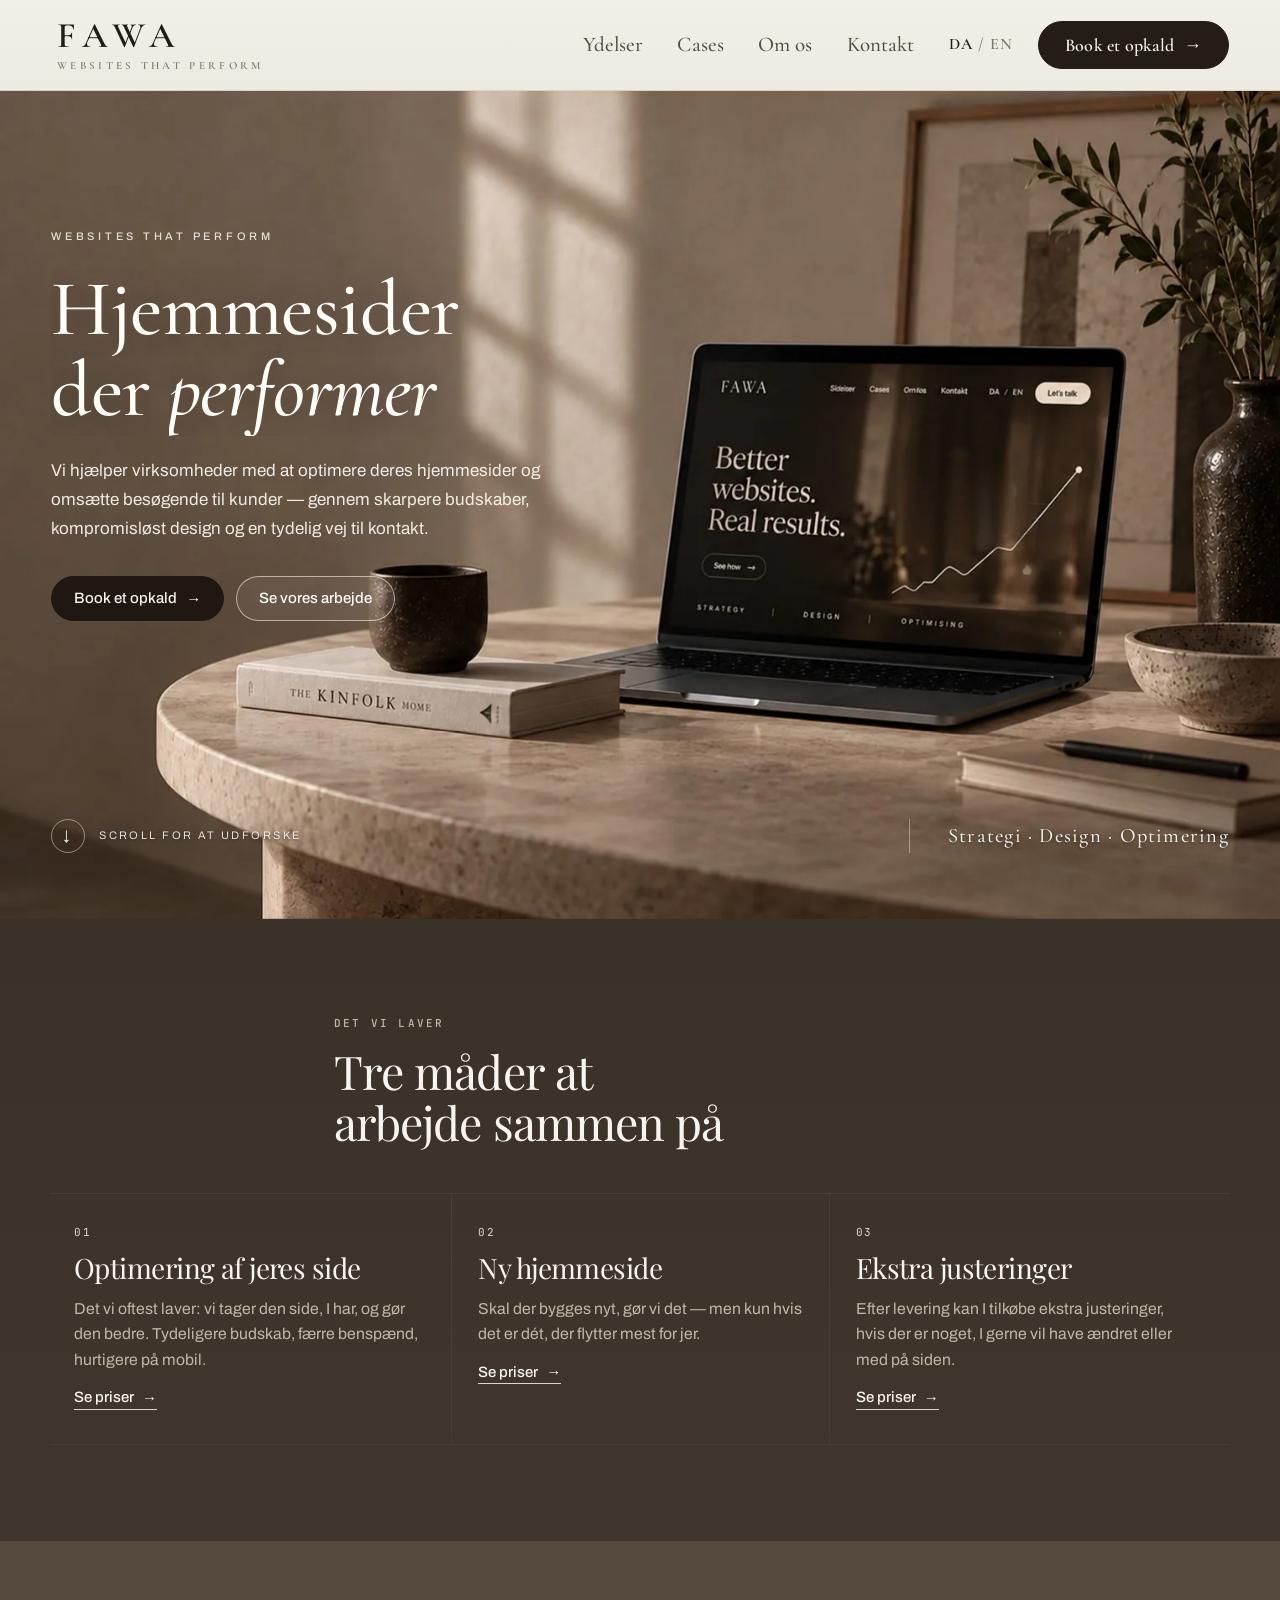
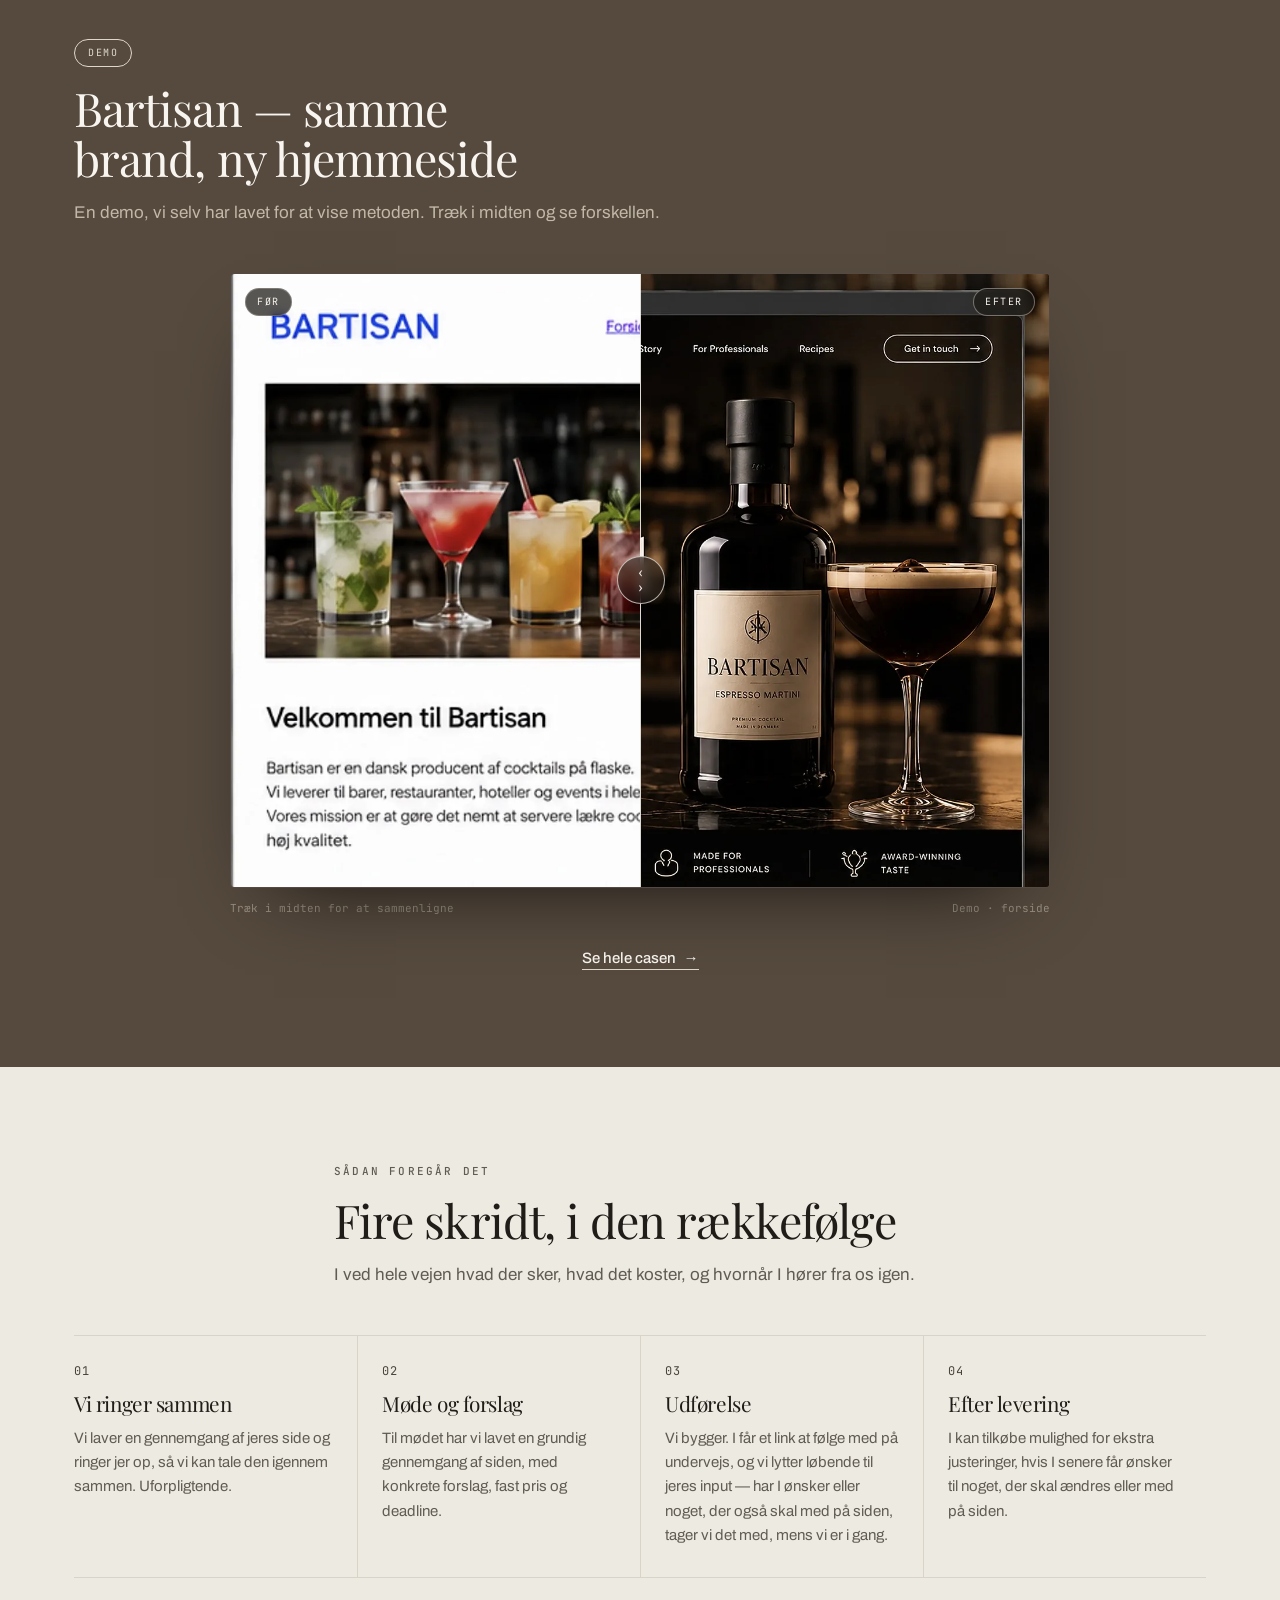
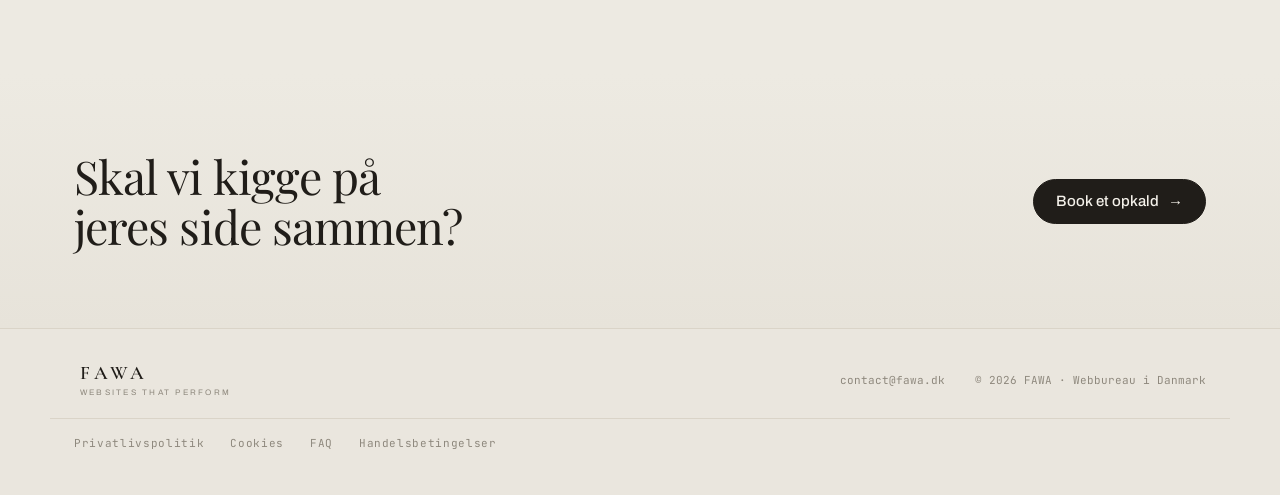
==== commit b181131f: "Add files via upload" ====
--- a/index.html
+++ b/index.html
@@ -9,6 +9,7 @@
 (function(){
   var h = location.hostname;
   if (h === "fawa.dk" || h === "www.fawa.dk") return;
+  if (document.querySelector('meta[name="robots"]')) return;
   var m = document.createElement("meta");
   m.name = "robots";
   m.content = "noindex, nofollow";
@@ -514,6 +515,24 @@
 .tier .btn{margin-top:auto}
 .includes p + p{margin-top:12px}
 .tier.wide.klip{margin-top:18px;margin-bottom:0}
+.info-link{align-self:flex-start;display:inline-flex;align-items:center;gap:8px;
+  background:none;border:0;padding:0 0 2px;margin-top:2px;font-family:var(--f-ui);
+  font-size:.8125rem;line-height:1.5;color:var(--ink-3);cursor:pointer;text-align:left;
+  border-bottom:1px solid var(--line);transition:color .2s}
+.info-link::before{content:"?";flex:none;display:inline-grid;place-items:center;
+  width:17px;height:17px;border-radius:999px;border:1px solid currentColor;
+  font-family:var(--f-mono);font-size:.625rem;line-height:1}
+.info-link:hover,.info-link[aria-expanded="true"]{color:var(--ink);border-bottom-color:var(--ink-3)}
+.info-panel{grid-column:1/-1;border-top:1px solid var(--line);margin-top:24px;padding-top:24px;gap:10px}
+.info-panel[hidden]{display:none}
+.info-panel h4{font-family:var(--f-ui);font-weight:600;font-size:.9375rem;color:var(--ink);margin:0}
+.info-panel ul{list-style:none;margin:0;padding:0;display:grid;gap:7px}
+.info-panel li{position:relative;padding-left:20px;color:var(--ink-2);font-size:.9375rem;line-height:1.6}
+.info-panel li::before{content:"";position:absolute;left:2px;top:.72em;width:5px;height:5px;border-radius:50%;background:var(--accent)}
+.info-panel .cols{display:grid;grid-template-columns:1fr 1fr;gap:clamp(20px,3vw,44px)}
+.info-panel .cols > div{display:grid;gap:10px;align-content:start}
+.info-panel .foot{color:var(--ink-3);font-size:.875rem;line-height:1.6;margin:0}
+@media (max-width:720px){.info-panel .cols{grid-template-columns:1fr;gap:24px}}
 .tier.wide .wide-side .klip-price{color:var(--ink);font-size:2.1rem;line-height:1;margin-top:4px;display:flex;align-items:baseline;gap:9px}
 .tier.wide .wide-side .klip-price span{color:var(--ink-3);font-family:var(--f-mono);font-size:.75rem;letter-spacing:.04em}
 .tier.wide .wide-side .klip-price .pre{text-transform:uppercase;letter-spacing:.14em;font-size:.6875rem}
@@ -880,7 +899,30 @@
         <div class="wide-side">
           <p class="price-note" data-i18n="y.klipcount">5 ændringer</p>
           <p class="price klip-price"><span class="pre" data-i18n="y.klipfrom">Samlet</span> <span class="num" data-i18n="y.n4">1.495</span> <span data-i18n="y.cur">kr.</span></p>
+          <button class="info-link" type="button" id="klip-trigger" aria-expanded="false" aria-controls="klip-def" data-i18n="y.klipinfo">Hvad tæller som en ændring?</button>
           <button class="btn btn-ghost" data-go="kontakt" data-i18n="y.btn">Få et tilbud</button>
+        </div>
+        <div class="info-panel" id="klip-def" hidden>
+          <div class="cols">
+            <div>
+              <h4 data-i18n="y.defja">Det tæller som én ændring</h4>
+              <ul>
+                <li data-i18n="y.defja1">En tekst, der skal rettes eller skrives om</li>
+                <li data-i18n="y.defja2">Et billede, der skal skiftes ud</li>
+                <li data-i18n="y.defja3">En pris, en åbningstid eller en kontaktoplysning, der skal opdateres</li>
+                <li data-i18n="y.defja4">Et punkt, der skal tilføjes eller fjernes i en liste eller i menuen</li>
+              </ul>
+            </div>
+            <div>
+              <h4 data-i18n="y.defnej">Det er ikke et klip</h4>
+              <ul>
+                <li data-i18n="y.defnej1">Nye sider — dem aftaler vi for sig</li>
+                <li data-i18n="y.defnej2">Et nyt design eller en ny opbygning af en side</li>
+                <li data-i18n="y.defnej3">Nye funktioner, for eksempel booking eller webshop</li>
+              </ul>
+            </div>
+          </div>
+          <p class="foot" data-i18n="y.deffoot">Hænger flere små rettelser sammen — for eksempel tre tekster på den samme side — tæller vi det som ét klip. Er vi i tvivl, spørger vi jer, inden vi trækker det.</p>
         </div>
       </div>
       <p class="note" data-i18n="y.note">Alle priser er ekskl. moms. Den endelige pris aftales, når vi har været siden igennem, så I ved præcis hvad den lyder på, inden vi går i gang. Ekstra justeringer efter levering kan tilkøbes og indgår ikke i priserne.</p>
@@ -1680,6 +1722,21 @@
 var EN_LU = {"lu.eyebrow": "Real client", "lu.h2": "Larsen & Uldbjerg", "lu.p": "From no website at all to a finished one. The painting firm had a domain, but behind it sat only a maintenance page — everyone who looked them up was met by a note saying the site would be ready soon. Now they have a site that shows the work, says who they are, and makes it easy to ask for a quote.", "lu.flag": "Real client · painting firm", "lu.cap": "Home page", "lu.sideh": "What we built", "lu.c1": "A front page where you see a painter at work instead of a notice that the site is under construction.", "lu.c2": "The phone number and “Get a quote” sit at the top of every page.", "lu.c3": "Services, cases and about have a page each, so people can find what they came for.", "lu.c4": "A jobs page with a marker in the menu whenever there are positions to apply for.", "lu.note": "The images are shown with the client's permission."};
 for (var __lu in EN_LU) EN[__lu] = EN_LU[__lu];
 
+var EN_KLIP = {
+  "y.klipinfo": "What counts as a change?",
+  "y.defja": "This counts as one change",
+  "y.defja1": "A piece of text to be corrected or rewritten",
+  "y.defja2": "An image to be swapped out",
+  "y.defja3": "A price, an opening hour or a contact detail to be updated",
+  "y.defja4": "An item to be added to or removed from a list or the menu",
+  "y.defnej": "This is not a change",
+  "y.defnej1": "New pages \u2014 we agree those separately",
+  "y.defnej2": "A new design or a new structure for a page",
+  "y.defnej3": "New features, for example booking or a web shop",
+  "y.deffoot": "When several small corrections belong together \u2014 three pieces of text on the same page, say \u2014 we count them as one. If we are in doubt, we ask you before using one."
+};
+for (var k in EN_KLIP) EN[k] = EN_KLIP[k];
+
 var DA = {};
 document.querySelectorAll("[data-i18n]").forEach(function(el){ DA[el.dataset.i18n] = el.innerHTML; });
 document.querySelectorAll("[data-i18n-ph]").forEach(function(el){ DA["ph:"+el.dataset.i18nPh] = el.getAttribute("placeholder"); });
@@ -1878,6 +1935,18 @@
   apply();
 });
 
+/* ================= klippekort: hvad er en ændring ================= */
+(function(){
+  var t = document.getElementById("klip-trigger");
+  var panel = document.getElementById("klip-def");
+  if (!t || !panel) return;
+  t.addEventListener("click", function(){
+    var open = t.getAttribute("aria-expanded") === "true";
+    t.setAttribute("aria-expanded", String(!open));
+    panel.hidden = open;
+  });
+})();
+
 /* ================= form ================= */
 var FORM_KEY = "c94f11d0-4f47-4fc5-a648-71ee97062bb4";
 var FORM_TO  = "contact@fawa.dk";
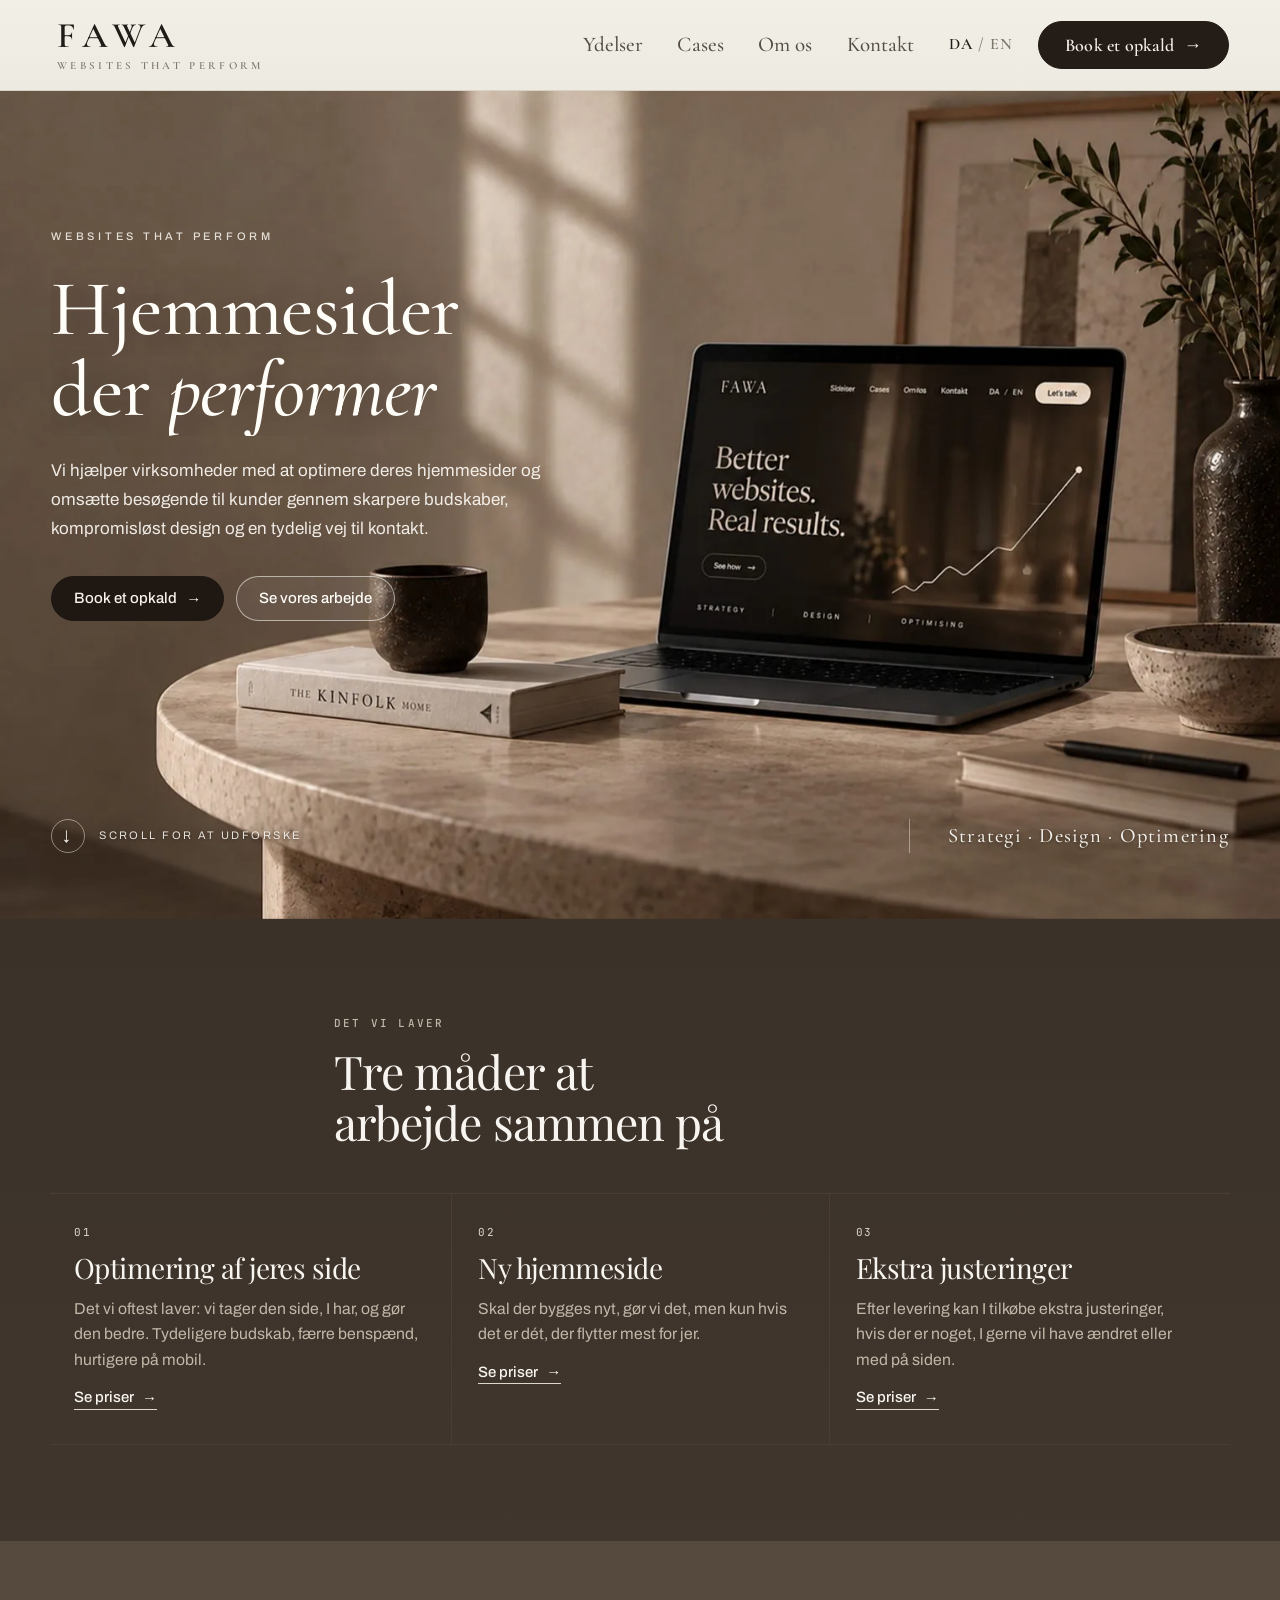
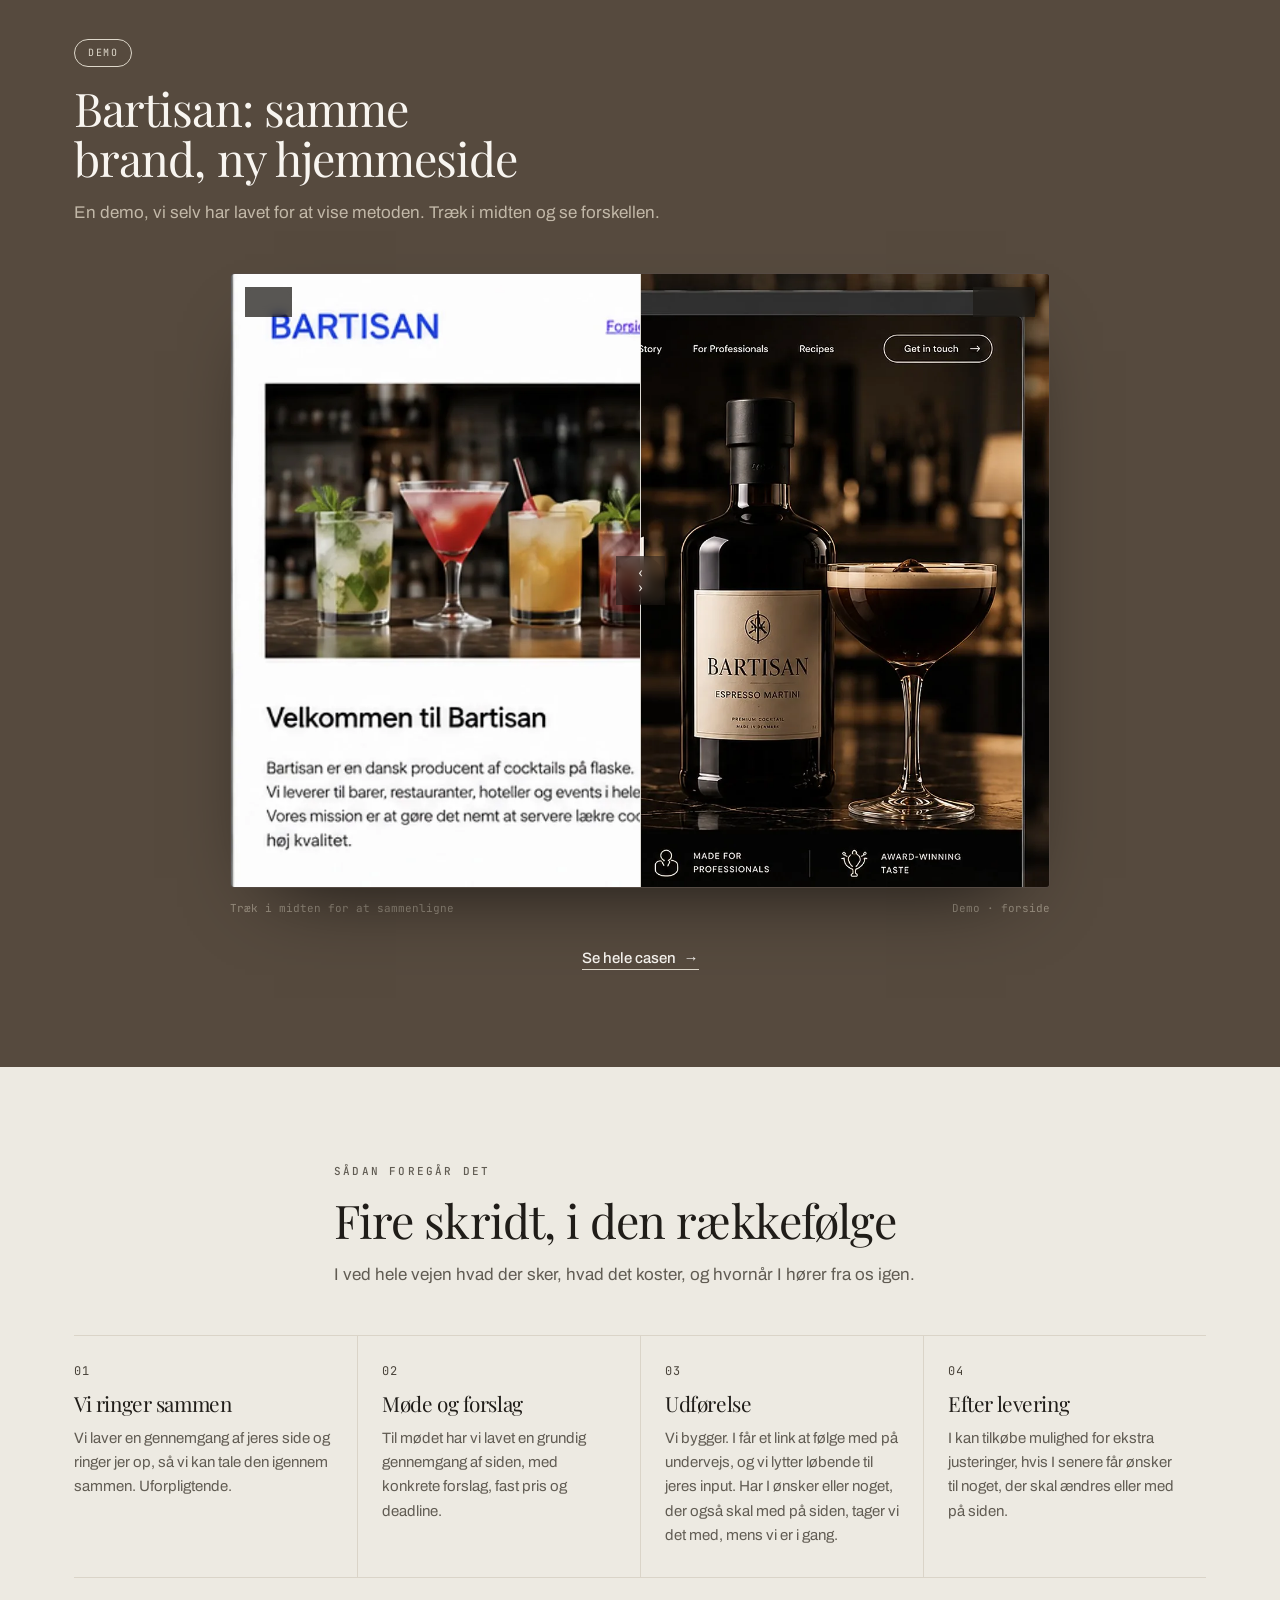
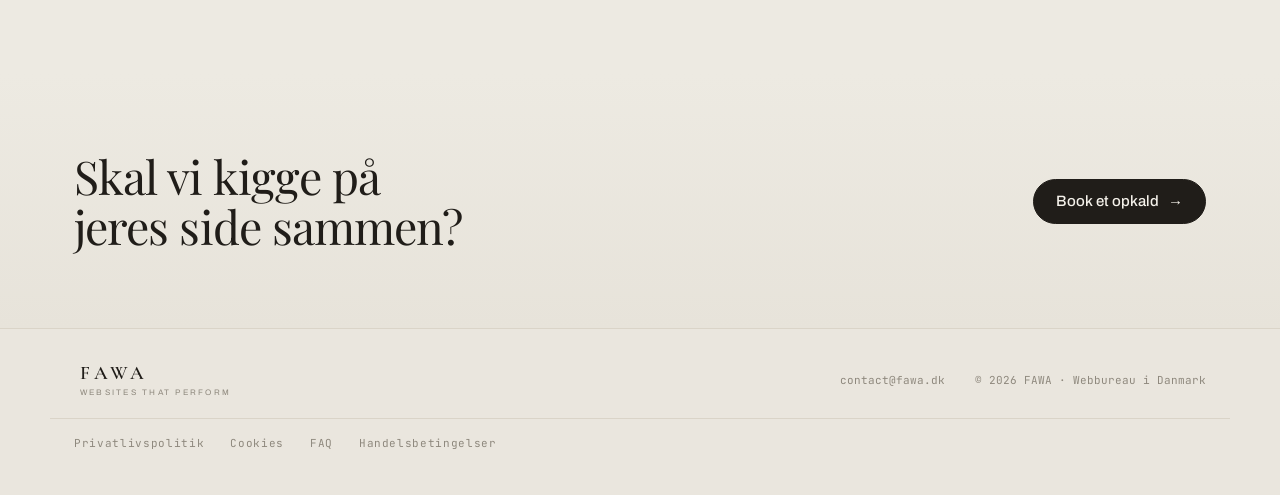
==== commit e129db67: "Add files via upload" ====
--- a/index.html
+++ b/index.html
@@ -16,7 +16,7 @@
   document.head.appendChild(m);
 })();
 </script>
-<title>FAWA — Hjemmesider der performer</title>
+<title>FAWA | Hjemmesider der performer</title>
 <meta name="description" content="FAWA optimerer eksisterende hjemmesider, så de bliver hurtigere, tydeligere og konverterer bedre. Design, struktur og tekst med udgangspunkt i, hvad der skaber kunder.">
 <link rel="canonical" href="https://fawa.dk/">
 <meta property="og:type" content="website">
@@ -24,14 +24,14 @@
 <meta property="og:locale" content="da_DK">
 <meta property="og:locale:alternate" content="en_GB">
 <meta property="og:url" content="https://fawa.dk/">
-<meta property="og:title" content="FAWA — Hjemmesider der performer">
+<meta property="og:title" content="FAWA | Hjemmesider der performer">
 <meta property="og:description" content="FAWA optimerer eksisterende hjemmesider, så de bliver hurtigere, tydeligere og konverterer bedre. Design, struktur og tekst med udgangspunkt i, hvad der skaber kunder.">
 <meta property="og:image" content="https://fawa.dk/og.jpg">
 <meta property="og:image:width" content="1200">
 <meta property="og:image:height" content="630">
-<meta property="og:image:alt" content="FAWA — hjemmesider der performer">
+<meta property="og:image:alt" content="FAWA, hjemmesider der performer">
 <meta name="twitter:card" content="summary_large_image">
-<meta name="twitter:title" content="FAWA — Hjemmesider der performer">
+<meta name="twitter:title" content="FAWA | Hjemmesider der performer">
 <meta name="twitter:description" content="FAWA optimerer eksisterende hjemmesider, så de bliver hurtigere, tydeligere og konverterer bedre. Design, struktur og tekst med udgangspunkt i, hvad der skaber kunder.">
 <meta name="twitter:image" content="https://fawa.dk/og.jpg">
 <link rel="icon" href="assets/favicon.svg">
@@ -724,14 +724,14 @@
 .foot-links a:hover{color:var(--ink);text-decoration:underline;text-underline-offset:3px}
 
 </style>
-<script>window.__PAGE__="forside";window.__META__={"forside": {"da": ["FAWA — Hjemmesider der performer", "FAWA optimerer eksisterende hjemmesider, så de bliver hurtigere, tydeligere og konverterer bedre. Design, struktur og tekst med udgangspunkt i, hvad der skaber kunder."], "en": ["FAWA — Websites that perform", "FAWA optimises existing websites so they load faster, read clearer and convert better. Design, structure and copy built around what actually brings in customers."]}, "ydelser": {"da": ["Ydelser og priser — FAWA", "Fast pris, aftalt inden vi går i gang. Vi optimerer den hjemmeside, I har — prisen afhænger alene af, hvor mange sider siden har. Fra 4.995 kr."], "en": ["Services and prices — FAWA", "A fixed price, agreed before we start. We optimise the website you already have — the price depends only on how many pages it has. From 4,995 DKK."]}, "cases": {"da": ["Cases — FAWA", "Før og efter: se hvad en gennemgang gør ved en hjemmeside. Eksempler fra seks brancher, fra forsiden til vejen til kontakt."], "en": ["Cases — FAWA", "Before and after: see what a review does to a website. Examples from six industries, from the front page to the path to contact."]}, "om": {"da": ["Om FAWA — to faste ansigter fra start til levering", "FAWA er et dansk webbureau drevet af Melissa og Sofia. Ingen projektledere eller underleverandører — I taler med de samme to mennesker hele vejen."], "en": ["About FAWA — two people, start to delivery", "FAWA is a Danish web studio run by Melissa and Sofia. No project managers or subcontractors — you talk to the same two people throughout."]}, "kontakt": {"da": ["Kontakt FAWA", "Skriv til os, så finder vi et tidspunkt til et kort opkald. Vi kigger på jeres side inden, så vi har noget konkret at tale om — og I forpligter jer ikke til noget."], "en": ["Contact FAWA", "Write to us and we'll find a time for a short call. We look at your site beforehand, so we have something concrete to talk about — and you commit to nothing."]}, "privatliv": {"da": ["Privatlivspolitik — FAWA", "Sådan indsamler, bruger, opbevarer og beskytter FAWA personoplysninger på fawa.dk."], "en": ["Privacy policy — FAWA", "How FAWA collects, uses, stores and protects personal data on fawa.dk."]}, "cookies": {"da": ["Cookiepolitik — FAWA", "fawa.dk sætter ingen cookies og bruger hverken statistik eller markedsføring. Se den fulde oversigt over lagring på siden."], "en": ["Cookie policy — FAWA", "fawa.dk sets no cookies and uses neither analytics nor marketing. See the full overview of storage on the site."]}, "faq": {"da": ["Ofte stillede spørgsmål — FAWA", "Svar på de spørgsmål, virksomheder typisk har om optimering og redesign af deres eksisterende hjemmeside."], "en": ["Frequently asked questions — FAWA", "Answers to the questions companies usually have about optimising and redesigning an existing website."]}, "vilkaar": {"da": ["Handelsbetingelser — FAWA", "FAWAs handelsbetingelser for erhvervskunder om optimering og redesign af eksisterende hjemmesider."], "en": ["Terms of business — FAWA", "FAWA's terms of business for business customers on optimising and redesigning existing websites."]}};</script>
+<script>window.__PAGE__="forside";window.__META__={"forside": {"da": ["FAWA | Hjemmesider der performer", "FAWA optimerer eksisterende hjemmesider, så de bliver hurtigere, tydeligere og konverterer bedre. Design, struktur og tekst med udgangspunkt i, hvad der skaber kunder."], "en": ["FAWA | Websites that perform", "FAWA optimises existing websites so they load faster, read clearer and convert better. Design, structure and copy built around what actually brings in customers."]}, "ydelser": {"da": ["Ydelser og priser | FAWA", "Fast pris, aftalt inden vi går i gang. Vi optimerer den hjemmeside, I har. Prisen afhænger alene af, hvor mange sider siden har. Fra 4.995 kr."], "en": ["Services and prices | FAWA", "A fixed price, agreed before we start. We optimise the website you already have. The price depends only on how many pages it has. From 4,995 DKK."]}, "cases": {"da": ["Cases | FAWA", "Før og efter: se hvad en gennemgang gør ved en hjemmeside. Eksempler fra seks brancher, fra forsiden til vejen til kontakt."], "en": ["Cases | FAWA", "Before and after: see what a review does to a website. Examples from six industries, from the front page to the path to contact."]}, "om": {"da": ["Om FAWA: to faste ansigter fra start til levering", "FAWA er et dansk webbureau drevet af Melissa og Sofia. Ingen projektledere eller underleverandører. I taler med de samme to mennesker hele vejen."], "en": ["About FAWA: two people, start to delivery", "FAWA is a Danish web studio run by Melissa and Sofia. No project managers or subcontractors. You talk to the same two people throughout."]}, "kontakt": {"da": ["Kontakt FAWA", "Skriv til os, så finder vi et tidspunkt til et kort opkald. Vi kigger på jeres side inden, så vi har noget konkret at tale om. I forpligter jer ikke til noget."], "en": ["Contact FAWA", "Write to us and we'll find a time for a short call. We look at your site beforehand, so we have something concrete to talk about. You commit to nothing."]}, "privatliv": {"da": ["Privatlivspolitik | FAWA", "Sådan indsamler, bruger, opbevarer og beskytter FAWA personoplysninger på fawa.dk."], "en": ["Privacy policy | FAWA", "How FAWA collects, uses, stores and protects personal data on fawa.dk."]}, "cookies": {"da": ["Cookiepolitik | FAWA", "fawa.dk sætter ingen cookies og bruger hverken statistik eller markedsføring. Se den fulde oversigt over lagring på siden."], "en": ["Cookie policy | FAWA", "fawa.dk sets no cookies and uses neither analytics nor marketing. See the full overview of storage on the site."]}, "faq": {"da": ["Ofte stillede spørgsmål | FAWA", "Svar på de spørgsmål, virksomheder typisk har om optimering og redesign af deres eksisterende hjemmeside."], "en": ["Frequently asked questions | FAWA", "Answers to the questions companies usually have about optimising and redesigning an existing website."]}, "vilkaar": {"da": ["Handelsbetingelser | FAWA", "FAWAs handelsbetingelser for erhvervskunder om optimering og redesign af eksisterende hjemmesider."], "en": ["Terms of business | FAWA", "FAWA's terms of business for business customers on optimising and redesigning existing websites."]}};</script>
 </head>
 <body>
 <div id="app" data-mode="dark">
 
 <header>
   <div class="wrap hd">
-    <button class="logo" data-go="forside" aria-label="FAWA — forside"><span class="wm">FA<i class="kw">W</i>A</span><span class="tg" data-i18n="brand.tag">Websites that perform</span></button>
+    <button class="logo" data-go="forside" aria-label="FAWA, forside"><span class="wm">FA<i class="kw">W</i>A</span><span class="tg" data-i18n="brand.tag">Websites that perform</span></button>
     <nav class="menu" id="menu">
       <a href="./ydelser/" data-go="ydelser" data-i18n="n.services">Ydelser</a>
       <a href="./cases/" data-go="cases" data-i18n="n.cases">Cases</a>
@@ -756,7 +756,7 @@
     <div class="wrap hero-in">
       <p class="hero-eyebrow" data-i18n="brand.tag">Websites that perform</p>
       <h1 data-i18n="h.h1">Hjemmesider<br><span class="nb">der <i>performer</i></span></h1>
-      <p class="lede" data-i18n="h.lede">Vi hjælper virksomheder med at optimere deres hjemmesider og omsætte besøgende til kunder — gennem skarpere budskaber, kompromisløst design og en tydelig vej til kontakt.</p>
+      <p class="lede" data-i18n="h.lede">Vi hjælper virksomheder med at optimere deres hjemmesider og omsætte besøgende til kunder gennem skarpere budskaber, kompromisløst design og en tydelig vej til kontakt.</p>
       <div class="hero-cta">
         <button class="btn" data-go="kontakt"><span data-i18n="cta.free">Book et opkald</span> <span class="ar">→</span></button>
         <button class="btn btn-ghost" data-go="cases" data-i18n="h.seecases">Se vores arbejde</button>
@@ -783,7 +783,7 @@
       <div class="rv">
         <span class="n">02</span>
         <h3 data-i18n="h.o2h">Ny hjemmeside</h3>
-        <p data-i18n="h.o2p">Skal der bygges nyt, gør vi det — men kun hvis det er dét, der flytter mest for jer.</p>
+        <p data-i18n="h.o2p">Skal der bygges nyt, gør vi det, men kun hvis det er dét, der flytter mest for jer.</p>
         <p><button class="link" data-go="ydelser"><span data-i18n="h.o.link">Se priser</span> <span class="ar">→</span></button></p>
       </div>
       <div class="rv">
@@ -799,7 +799,7 @@
     <div class="wrap">
       <div class="sec-head rv">
         <span class="flag" data-i18n="c.flag">Demo</span>
-        <h2 style="margin-top:16px" data-i18n="h.c.h2">Bartisan — samme brand, ny hjemmeside</h2>
+        <h2 style="margin-top:16px" data-i18n="h.c.h2">Bartisan: samme brand, ny hjemmeside</h2>
         <p data-i18n="h.c.p">En demo, vi selv har lavet for at vise metoden. Træk i midten og se forskellen.</p>
       </div>
       <div class="ba rv" data-ba>
@@ -832,7 +832,7 @@
       <div class="steps">
         <div class="step rv"><span class="n">01</span><h3 data-i18n="p.1h">Vi ringer sammen</h3><p data-i18n="p.1p">Vi laver en gennemgang af jeres side og ringer jer op, så vi kan tale den igennem sammen. Uforpligtende.</p></div>
         <div class="step rv"><span class="n">02</span><h3 data-i18n="p.2h">Møde og forslag</h3><p data-i18n="p.2p">Til mødet har vi lavet en grundig gennemgang af siden, med konkrete forslag, fast pris og deadline.</p></div>
-        <div class="step rv"><span class="n">03</span><h3 data-i18n="p.3h">Udførelse</h3><p data-i18n="p.3p">Vi bygger. I får et link at følge med på undervejs, og vi lytter løbende til jeres input — har I ønsker eller noget, der også skal med på siden, tager vi det med, mens vi er i gang.</p></div>
+        <div class="step rv"><span class="n">03</span><h3 data-i18n="p.3h">Udførelse</h3><p data-i18n="p.3p">Vi bygger. I får et link at følge med på undervejs, og vi lytter løbende til jeres input. Har I ønsker eller noget, der også skal med på siden, tager vi det med, mens vi er i gang.</p></div>
         <div class="step rv"><span class="n">04</span><h3 data-i18n="p.4h">Efter levering</h3><p data-i18n="p.4p">I kan tilkøbe mulighed for ekstra justeringer, hvis I senere får ønsker til noget, der skal ændres eller med på siden.</p></div>
       </div>
     </div>
@@ -853,18 +853,18 @@
       <div class="sec-head">
         <p class="eyebrow" data-i18n="y.eyebrow">Ydelser og priser</p>
         <h1 data-i18n="y.h2">Fast pris, aftalt inden vi går i gang</h1>
-        <p data-i18n="y.p">Vi optimerer den hjemmeside, I har. Prisen afhænger alene af, hvor mange sider siden har, og den aftales inden vi går i gang — ikke en timepris der vokser undervejs.</p>
+        <p data-i18n="y.p">Vi optimerer den hjemmeside, I har. Prisen afhænger alene af, hvor mange sider siden har, og den aftales inden vi går i gang. Det er ikke en timepris, der vokser undervejs.</p>
       </div>
       <div class="tier feature wide includes">
         <div>
           <span class="tag" data-i18n="y.inctag">Det samme i alle pakker</span>
           <h3 data-i18n="y.inch">En fuld gennemgang af jeres nuværende hjemmeside</h3>
-          <p data-i18n="y.incp1">Vi går hele siden igennem og bygger den om, så den er til at forstå og handle på. Layout og opbygning, alle tekster, skrifttyper, farver, billeder, knapper og rækkefølgen på siderne — det hele bliver gennemgået og rettet, ikke kun forsiden.</p>
+          <p data-i18n="y.incp1">Vi går hele siden igennem og bygger den om, så den er til at forstå og handle på. Layout og opbygning, alle tekster, skrifttyper, farver, billeder, knapper og rækkefølgen på siderne. Det hele bliver gennemgået og rettet, ikke kun forsiden.</p>
           <p data-i18n="y.incp2">Pakkerne indeholder præcis det samme arbejde. Det eneste, der adskiller dem, er hvor mange sider jeres hjemmeside har.</p>
         </div>
         <div class="wide-side">
           <p class="price-note" data-i18n="y.incprice">Kun optimering</p>
-          <p data-i18n="y.incp3">Vi arbejder på den hjemmeside, I har i forvejen. Domæne, hosting og andre abonnementer er ikke en del af det, vi leverer — de bliver, hvor de er.</p>
+          <p data-i18n="y.incp3">Vi arbejder på den hjemmeside, I har i forvejen. Domæne, hosting og andre abonnementer er ikke en del af det, vi leverer. De bliver, hvor de er.</p>
           <button class="btn" data-go="kontakt"><span data-i18n="cta.free">Book et opkald</span> <span class="ar">→</span></button>
         </div>
       </div>
@@ -894,7 +894,7 @@
         <div>
           <span class="tag" data-i18n="y.kliptag">Tilkøb</span>
           <h3 data-i18n="y.kliph">Klippekort til ændringer</h3>
-          <p data-i18n="y.klipp">Fem ændringer på jeres side, som I bruger, når I har brug for dem. Skriv til os, når noget skal rettes — en ny tekst, et nyt billede, en pris der er ændret — så trækker vi én fra kortet. Kortet udløber ikke.</p>
+          <p data-i18n="y.klipp">Fem ændringer på jeres side, som I bruger, når I har brug for dem. Skriv til os, når noget skal rettes (en ny tekst, et nyt billede, en pris der er ændret), så trækker vi én fra kortet. Kortet udløber ikke.</p>
         </div>
         <div class="wide-side">
           <p class="price-note" data-i18n="y.klipcount">5 ændringer</p>
@@ -916,13 +916,13 @@
             <div>
               <h4 data-i18n="y.defnej">Det er ikke et klip</h4>
               <ul>
-                <li data-i18n="y.defnej1">Nye sider — dem aftaler vi for sig</li>
+                <li data-i18n="y.defnej1">Nye sider, som vi aftaler for sig</li>
                 <li data-i18n="y.defnej2">Et nyt design eller en ny opbygning af en side</li>
                 <li data-i18n="y.defnej3">Nye funktioner, for eksempel booking eller webshop</li>
               </ul>
             </div>
           </div>
-          <p class="foot" data-i18n="y.deffoot">Hænger flere små rettelser sammen — for eksempel tre tekster på den samme side — tæller vi det som ét klip. Er vi i tvivl, spørger vi jer, inden vi trækker det.</p>
+          <p class="foot" data-i18n="y.deffoot">Hænger flere små rettelser sammen, for eksempel tre tekster på den samme side, tæller vi det som ét klip. Er vi i tvivl, spørger vi jer, inden vi trækker det.</p>
         </div>
       </div>
       <p class="note" data-i18n="y.note">Alle priser er ekskl. moms. Den endelige pris aftales, når vi har været siden igennem, så I ved præcis hvad den lyder på, inden vi går i gang. Ekstra justeringer efter levering kan tilkøbes og indgår ikke i priserne.</p>
@@ -933,12 +933,12 @@
     <div class="wrap sec-head">
       <p class="eyebrow" data-i18n="y.f.eyebrow">Det vi hjælper med</p>
       <h2 data-i18n="y.f.h2">Hvad en gennemgang gør ved jeres side</h2>
-      <p data-i18n="y.f.p">Vi arbejder på tre ting, hver gang vi tager fat i en hjemmeside — udtrykket, budskabet og vejen til at tage kontakt.</p>
+      <p data-i18n="y.f.p">Vi arbejder på tre ting, hver gang vi tager fat i en hjemmeside: udtrykket, budskabet og vejen til at tage kontakt.</p>
     </div>
     <div class="trio">
       <div><span class="n">01</span><h3 data-i18n="y.f1h">Et skarpere udtryk</h3><p data-i18n="y.f1p">Vi opdaterer design, farver, skrifttyper og billeder, så siden er behagelig at se på og signalerer den kvalitet, I leverer.</p></div>
-      <div><span class="n">02</span><h3 data-i18n="y.f2h">Et tydeligt budskab</h3><p data-i18n="y.f2p">Vi sætter teksten op, så det står klart, hvad I sælger, hvem det er til, og hvorfor man skal vælge jer — uden at man skal lede efter det.</p></div>
-      <div><span class="n">03</span><h3 data-i18n="y.f3h">En kortere vej til kontakt</h3><p data-i18n="y.f3p">Vi rydder op i opbygning, knapper og formularer — også på mobil — så de besøgende nemt finder frem til jer, når de er klar.</p></div>
+      <div><span class="n">02</span><h3 data-i18n="y.f2h">Et tydeligt budskab</h3><p data-i18n="y.f2p">Vi sætter teksten op, så det står klart, hvad I sælger, hvem det er til, og hvorfor man skal vælge jer, uden at man skal lede efter det.</p></div>
+      <div><span class="n">03</span><h3 data-i18n="y.f3h">En kortere vej til kontakt</h3><p data-i18n="y.f3p">Vi rydder op i opbygning, knapper og formularer, også på mobil, så de besøgende nemt finder frem til jer, når de er klar.</p></div>
     </div>
   </section>
 
@@ -980,9 +980,9 @@
           <h3 style="font-size:var(--s2)" data-i18n="c.sideh">Hvad vi ville ændre</h3>
           <ul class="changes">
             <li><span class="i">01</span><span data-i18n="c.c1">Produktet i fokus i stedet for en tekstblok: ét billede der viser hvad man køber.</span></li>
-            <li><span class="i">02</span><span data-i18n="c.c2">Én tydelig handling øverst — “Se cocktails” — i stedet for fire ligeværdige menupunkter.</span></li>
+            <li><span class="i">02</span><span data-i18n="c.c2">Én tydelig handling øverst, “Se cocktails”, i stedet for fire ligeværdige menupunkter.</span></li>
             <li><span class="i">03</span><span data-i18n="c.c3">Mørk palet der matcher barmiljøet, produktet skal ses i.</span></li>
-            <li><span class="i">04</span><span data-i18n="c.c4">Argumenterne flyttet ned som en rolig række — ikke tre ikoner der stjæler pladsen.</span></li>
+            <li><span class="i">04</span><span data-i18n="c.c4">Argumenterne flyttet ned som en rolig række i stedet for tre ikoner, der stjæler pladsen.</span></li>
             <li><span class="i">05</span><span data-i18n="c.c5">Egen indgang til barer og restauranter, som er dem der køber flest flasker.</span></li>
           </ul>
         </div>
@@ -997,7 +997,7 @@
     <div class="sec-head rv">
       <p class="eyebrow" data-i18n="lu.eyebrow">Rigtig kunde</p>
       <h2 data-i18n="lu.h2">Larsen &amp; Uldbjerg</h2>
-      <p data-i18n="lu.p">Fra ingen hjemmeside til en helt ny. Malerfirmaet havde et domæne, men der lå kun en vedligeholdelsesside bag det — alle, der søgte dem frem, blev mødt af en besked om, at siden snart var klar. Nu har de en side, der viser arbejdet, fortæller hvem de er, og gør det let at bede om et tilbud.</p>
+      <p data-i18n="lu.p">Fra ingen hjemmeside til en helt ny. Malerfirmaet havde et domæne, men der lå kun en vedligeholdelsesside bag det. Alle, der søgte dem frem, blev mødt af en besked om, at siden snart var klar. Nu har de en side, der viser arbejdet, fortæller hvem de er, og gør det let at bede om et tilbud.</p>
       <p style="margin-top:14px"><span class="flag real" data-i18n="lu.flag">Rigtig kunde · malerfirma</span></p>
     </div>
     <div class="case-split">
@@ -1140,7 +1140,7 @@
           </div>
         </article>
       </div>
-      <p class="note" data-i18n="cd.note">Alle seks er vores egne eksempler — ikke rigtige kunder. De bliver skiftet ud, efterhånden som vi får arbejde ud af huset.</p>
+      <p class="note" data-i18n="cd.note">Alle seks er vores egne eksempler, ikke rigtige kunder. De bliver skiftet ud, efterhånden som vi får arbejde ud af huset.</p>
     </div>
   </section>
 
@@ -1159,7 +1159,7 @@
       <div class="sec-head">
         <p class="eyebrow" data-i18n="o.eyebrow">Om os</p>
         <h1 data-i18n="o.h2">To faste ansigter fra første samtale til levering</h1>
-        <p data-i18n="o.p">FAWA er et dansk webbureau, som vi to har startet sammen. Vi arbejder med virksomheder, der allerede har en hjemmeside, men ikke får nok ud af den — og vi bygger den om, så den er til at forstå, rar at se på og nem at handle på.</p>
+        <p data-i18n="o.p">FAWA er et dansk webbureau, som vi to har startet sammen. Vi arbejder med virksomheder, der allerede har en hjemmeside, men ikke får nok ud af den, og vi bygger den om, så den er til at forstå, rar at se på og nem at handle på.</p>
         <p data-i18n="o.pb">Vi er to om det hele. Der kommer ingen projektledere eller underleverandører ind over, og I taler med de samme to mennesker fra den første samtale, til siden er leveret. Vi tager kun de opgaver, vi kan nå at gøre ordentligt, og siger til, hvis vi ikke er de rigtige til opgaven.</p>
       </div>
       <div class="people">
@@ -1176,7 +1176,7 @@
       </div>
       <div class="values">
         <div><h4 data-i18n="o.v1h">Fast pris fra start</h4><p data-i18n="o.v1p">Prisen aftales, inden vi går i gang, og den holder. Ingen regninger, I ikke har set komme.</p></div>
-        <div><h4 data-i18n="o.v2h">Ærlig rådgivning</h4><p data-i18n="o.v2p">Er en ny side ikke det, der flytter mest for jer, siger vi det — også når det koster os opgaven.</p></div>
+        <div><h4 data-i18n="o.v2h">Ærlig rådgivning</h4><p data-i18n="o.v2p">Er en ny side ikke det, der flytter mest for jer, siger vi det, også når det koster os opgaven.</p></div>
         <div><h4 data-i18n="o.v3h">I ejer det hele</h4><p data-i18n="o.v3p">Domæne, hosting og adgange står i jeres navn. I er ikke bundet til os bagefter.</p></div>
       </div>
     </div>
@@ -1197,7 +1197,7 @@
       <div class="contact-side">
         <p class="eyebrow" data-i18n="k.eyebrow">Kontakt</p>
         <h1 style="font-size:var(--s3);margin-block:14px 16px" data-i18n="k.h2">Lad os tage en snak om jeres side.</h1>
-        <p class="muted" data-i18n="k.p">Skriv til os, så finder vi et tidspunkt til et kort opkald. Vi kigger på jeres side inden, så vi har noget konkret at tale om — og I forpligter jer ikke til noget.</p>
+        <p class="muted" data-i18n="k.p">Skriv til os, så finder vi et tidspunkt til et kort opkald. Vi kigger på jeres side inden, så vi har noget konkret at tale om. I forpligter jer ikke til noget.</p>
         <ul>
           <li><b data-i18n="k.l1b">Svartid</b><span data-i18n="k.l1s">Inden for 24 timer</span></li>
           <li><b data-i18n="k.l2b">Pris</b><span data-i18n="k.l2s">Opkaldet er uforpligtende</span></li>
@@ -1223,7 +1223,7 @@
           <p class="micro" data-i18n="k.micro">Vi bruger kun oplysningerne til at svare jer. Ingen nyhedsbreve. Se <a href="./privatlivspolitik/" data-go="privatliv">privatlivspolitikken</a>.</p>
         </div>
         <div class="done" id="done">
-          <h3 data-i18n="k.doneh">Tak — den er modtaget.</h3>
+          <h3 data-i18n="k.doneh">Tak, den er modtaget.</h3>
           <p data-i18n="k.donep">Vi kigger på siden og vender tilbage inden for 24 timer for at finde et tidspunkt til et kort opkald.</p>
         </div>
       </form>
@@ -1379,7 +1379,7 @@
       <p data-i18n="c.p_5c">Sprogvalget gælder for den browser og enhed, hvor valget blev foretaget. Bruger du en anden browser eller enhed, rydder browserdata eller browser privat, vises siden igen på dansk.</p>
 
       <h2 data-i18n="c.h_6">6. Cookieoversigt</h2>
-      <p data-i18n="c.p_6a">Oversigten viser al lagring på fawa.dk. Der er ingen cookies og ingen pixels — kun den ene post herunder, som ligger i din egen browser og aldrig forlader den.</p>
+      <p data-i18n="c.p_6a">Oversigten viser al lagring på fawa.dk. Der er ingen cookies og ingen pixels, kun den ene post herunder, som ligger i din egen browser og aldrig forlader den.</p>
       <div class="ctable-wrap">
         <table class="ctable">
           <thead>
@@ -1582,14 +1582,14 @@
   "n.services":"Services","n.cases":"Cases","n.about":"About","n.contact":"Contact",
   "brand.tag":"Websites that perform",
   "cta.start":"Get started",
-  "h.s1t":"Audit","h.s1d":"Ten points about your site — free, reply within 24 hours",
+  "h.s1t":"Audit","h.s1d":"Ten points about your site, free, with a reply within 24 hours",
   "h.s2t":"Price","h.s2d":"From DKK 4,995, agreed before we start",
-  "h.s3t":"Team","h.s3d":"Two people — you talk to both of us",
+  "h.s3t":"Team","h.s3d":"Two people, and you talk to both of us",
   "h.k1":"Strategy","h.k2":"Design","h.k3":"Optimisation","h.k4":"Growth",
   "cta.free":"Book a call",
   "h.tagline":"Strategy · Design · Optimisation",
   "h.h1":"Websites<br><span class=\"nb\">that <i>perform</i></span>",
-  "h.lede":"We help businesses optimise their websites and turn visitors into customers \u2014 through sharper messaging, uncompromising design and a clear path to getting in touch.",
+  "h.lede":"We help businesses optimise their websites and turn visitors into customers through sharper messaging, uncompromising design and a clear path to getting in touch.",
   "h.scroll":"Scroll to explore",
   "h.quote":"\u201cA great website doesn\u2019t just look good. It performs.\u201d",
   "h.seecases":"See our work",
@@ -1601,20 +1601,20 @@
   "h.f3p":"No project managers and no waiting for answers. Melissa builds the site, Sofia keeps track of everything else.",
   "h.o.eyebrow":"What we do","h.o.h2":"Three ways to work together","h.o.link":"See prices",
   "h.o1h":"Optimising your site","h.o1p":"What we do most: we take the site you have and make it better. A clearer message, fewer obstacles, faster on mobile.",
-  "h.o2h":"A new website","h.o2p":"If something new has to be built, we build it — but only when that is what moves the needle for you.",
+  "h.o2h":"A new website","h.o2p":"If something new has to be built, we build it, but only when that is what moves the needle for you.",
   "h.o3h":"Extra adjustments","h.o3p":"After delivery you can purchase extra adjustments, if there is something you would like changed or added to the site.",
-  "h.c.h2":"Bartisan — same brand, new website",
+  "h.c.h2":"Bartisan: same brand, new website",
   "h.c.p":"A demo we made ourselves to show the method. Drag the middle to see the difference.",
   "h.c.link":"See the full case",
   "p.eyebrow":"How it works","p.h2":"Four steps, in that order",
   "p.p":"You know at every point what is happening, what it costs, and when you'll hear from us next.",
   "p.1h":"We call you","p.1p":"We go through your site and call you, so we can talk it through together. No obligation.",
   "p.2h":"Meeting and proposal","p.2p":"For the meeting we have been through the site in depth, with concrete proposals, a fixed price and a deadline.",
-  "p.3h":"Build","p.3p":"We build. You get a link to follow along, and we listen to your input as we go — if you have wishes or something else that should be on the site, we bring it in while we are working.",
+  "p.3h":"Build","p.3p":"We build. You get a link to follow along, and we listen to your input as we go. If you have wishes or something else that should be on the site, we bring it in while we are working.",
   "p.4h":"After delivery","p.4p":"You can purchase the option of extra adjustments, if you later have wishes for something to be changed or added to the site.",
   "band.h":"Shall we take a look at your site together?",
   "y.eyebrow":"Services and prices","y.h2":"A fixed price, agreed before we start",
-  "y.p":"We optimise the website you already have. The price depends only on how many pages the site has, and it is agreed before we start — not an hourly rate that grows along the way.","y.kliptag":"Add-on","y.kliph":"A block of five changes","y.klipp":"Five changes to your site, to use whenever you need them. Write to us when something needs updating — new copy, a new image, a price that has changed — and we take one off the card. The card does not expire.","y.klipcount":"5 changes","y.klipfrom":"Total","y.inctag":"The same in every package","y.inch":"A full review of your existing website","y.incp1":"We go through the whole site and rebuild it so it is easy to understand and act on. Layout and structure, all the copy, fonts, colours, images, buttons and the order of the pages — everything is reviewed and reworked, not just the front page.","y.incp2":"The packages contain exactly the same work. The only thing that separates them is how many pages your website has.","y.incprice":"Optimisation only","y.incp3":"We work on the website you already have. Domain, hosting and other subscriptions are not part of what we deliver — they stay where they are.",
+  "y.p":"We optimise the website you already have. The price depends only on how many pages the site has, and it is agreed before we start. It is not an hourly rate that grows along the way.","y.kliptag":"Add-on","y.kliph":"A block of five changes","y.klipp":"Five changes to your site, to use whenever you need them. Write to us when something needs updating (new copy, a new image, a price that has changed), and we take one off the card. The card does not expire.","y.klipcount":"5 changes","y.klipfrom":"Total","y.inctag":"The same in every package","y.inch":"A full review of your existing website","y.incp1":"We go through the whole site and rebuild it so it is easy to understand and act on. Layout and structure, all the copy, fonts, colours, images, buttons and the order of the pages. Everything is reviewed and reworked, not just the front page.","y.incp2":"The packages contain exactly the same work. The only thing that separates them is how many pages your website has.","y.incprice":"Optimisation only","y.incp3":"We work on the website you already have. Domain, hosting and other subscriptions are not part of what we deliver. They stay where they are.",
   "y.from":"From","y.cur":"DKK","y.btn":"Get a quote",
   "y.t1h":"Smaller website","y.t1s":"Up to 4 pages",
   "y.t1a":"Home, services, about, contact","y.t1b":"Built mobile first","y.t1c":"A contact form that works","y.t1d":"Ready in 2–3 weeks",
@@ -1630,24 +1630,24 @@
   "y.t3h":"Large website","y.t3s":"10+ pages",
   "y.t3a":"Booking, payment or webshop","y.t3b":"Multiple languages","y.t3c":"A structure that can grow with you","y.t3d":"The two of us on the whole project, start to finish",
   "y.note":"All prices exclude VAT. The final price is agreed once we have been through the site, so you know exactly what it comes to before we begin. Extra adjustments after delivery can be purchased and are not included in the prices.",
-  "y.f.eyebrow":"What we help with","y.f.h2":"What a review does for your site","y.f.p":"We work on three things every time we take on a website — the look, the message and the path to getting in touch.",
+  "y.f.eyebrow":"What we help with","y.f.h2":"What a review does for your site","y.f.p":"We work on three things every time we take on a website: the look, the message and the path to getting in touch.",
   "y.f1h":"A sharper look","y.f1p":"We update the design, colours, fonts and images, so the site is a pleasure to look at and signals the quality you deliver.",
-  "y.f2h":"A clear message","y.f2p":"We set out the copy so it is clear what you sell, who it is for and why someone should choose you — without them having to look for it.",
-  "y.f3h":"A shorter path to contact","y.f3p":"We tidy up the structure, buttons and forms — on mobile too — so visitors can reach you easily when they are ready.",
+  "y.f2h":"A clear message","y.f2p":"We set out the copy so it is clear what you sell, who it is for and why someone should choose you, without them having to look for it.",
+  "y.f3h":"A shorter path to contact","y.f3p":"We tidy up the structure, buttons and forms, on mobile too, so visitors can reach you easily when they are ready.",
   "c.eyebrow":"Cases","c.h2":"Bartisan",
   "c.p":"From a traditional, uninspiring website to a modern, conversion-focused page that matches the quality of the brand.",
   "c.flag":"Demo","c.flagfull":"Demo · unsolicited proposal",
   "c.before":"Before","c.after":"After","c.drag":"Drag the middle to compare","c.cap":"Demo · home page",
   "c.sideh":"What we would change",
   "c.c1":"The product in focus instead of a block of text: one image that shows what you're buying.",
-  "c.c2":"One clear action at the top — “See cocktails” — instead of four equal menu items.",
+  "c.c2":"One clear action at the top, “See cocktails”, instead of four equal menu items.",
   "c.c3":"A dark palette that matches the bar the product is meant to be seen in.",
-  "c.c4":"The arguments moved down into a quiet row — not three icons taking the stage.",
+  "c.c4":"The arguments moved down into a quiet row instead of three icons taking the stage.",
   "c.c5":"A separate entrance for bars and restaurants, who buy the most bottles.",
   "c.disclaimer":"Note: this is our own proposal, made to show how we work. It was not commissioned or approved by Bartisan, and no figures are attached to it.",
   "cd.eyebrow":"More examples","cd.h2":"Six industries, the same method",
   "cd.p":"Invented companies we redesigned to show what the difference does. Drag each image.",
-  "cd.note":"All six are our own examples — not real clients. They get replaced as work comes in.",
+  "cd.note":"All six are our own examples, not real clients. They get replaced as work comes in.",
   "cd.1k":"Demo · painting contractor","cd.1h":"Malerfirmaet Lars Jensen","cd.1p":"The work moves to the front page with before and after, so you can see the result instead of reading about it. One clear action: get a quote.",
   "cd.2k":"Demo · restaurant","cd.2h":"Da Mario","cd.2p":"The atmosphere of the restaurant fills the screen, and table booking sits at the top instead of offer signs and opening hours in three columns.",
   "cd.3k":"Demo · property management","cd.3h":"København Ejendomme","cd.3p":"Calm and clarity instead of three menu bars and a form in the corner. The services are clear, and there is one way in.",
@@ -1655,28 +1655,28 @@
   "cd.5k":"Demo · dental clinic","cd.5h":"Nova Smil","cd.5p":"People instead of equipment, and online booking instead of phone hours.",
   "cd.6k":"Demo · hair salon","cd.6h":"Salon Belle","cd.6p":"The work gets room instead of discount signs, and booking an appointment is the single action throughout.",
   "c.m.eyebrow":"More examples","c.m.h2":"Two small projects, the same method",
-  "c.m.p":"Invented examples until the first clients are in — then they get replaced with real ones.",
+  "c.m.p":"Invented examples until the first clients are in. Then they get replaced with real ones.",
   "c.m1k":"Demo · café","c.m1h":"A table booked in three clicks",
-  "c.m1p":"The menu lived in a PDF, and booking a table meant calling during opening hours. Both are now on the front page — and work on a phone.",
+  "c.m1p":"The menu lived in a PDF, and booking a table meant calling during opening hours. Both are now on the front page, and they work on a phone.",
   "c.m2k":"Demo · clinic","c.m2h":"Prices out in the open",
   "c.m2p":"No prices anywhere meant emails that went nowhere. A price list and online booking mean the people who call have already decided.",
   "c.band":"Want to see what your site could look like?",
   "o.eyebrow":"About us","o.h2":"Two people, from first conversation to delivery",
-  "o.p":"FAWA is a Danish web studio the two of us started together. We work with companies that already have a website but are not getting enough out of it — and we rebuild it so it is easy to understand, pleasant to look at and easy to act on.",
+  "o.p":"FAWA is a Danish web studio the two of us started together. We work with companies that already have a website but are not getting enough out of it, and we rebuild it so it is easy to understand, pleasant to look at and easy to act on.",
   "o.pb":"There are just the two of us. No project managers or subcontractors are involved, and you talk to the same two people from the first conversation until the site is delivered. We only take on the work we can do properly, and we say so if we are not the right ones for the job.",
   "o.r1":"Co-founder","o.p1":"Handles design and development. Builds the sites, runs the technical review and makes sure everything works the day the site goes live.",
   "o.r2":"Co-founder","o.p2":"Runs the review of what makes visitors act, and is your point of contact from the first conversation to delivery.",
   "o.v1h":"A fixed price from the start","o.v1p":"The price is agreed before we begin, and it holds. No invoices you didn't see coming.",
-  "o.v2h":"Honest advice","o.v2p":"If a new site isn't what will move the needle for you, we say so — even when it costs us the job.",
+  "o.v2h":"Honest advice","o.v2p":"If a new site isn't what will move the needle for you, we say so, even when it costs us the job.",
   "o.v3h":"You own everything","o.v3p":"Domain, hosting and logins are in your name. You are not tied to us afterwards.",
   "k.eyebrow":"Contact","k.h2":"Let's talk about your site.",
-  "k.p":"Write to us and we'll find a time for a short call. We look at your site beforehand, so we have something concrete to talk about — and you commit to nothing.",
+  "k.p":"Write to us and we'll find a time for a short call. We look at your site beforehand, so we have something concrete to talk about. You commit to nothing.",
   "k.l1b":"Response","k.l1s":"Within 24 hours","k.l2b":"Price","k.l2s":"The call is free, with no obligation",
   "k.l3b":"Email","k.l4b":"Phone","k.ph":"yourdomain.com",
   "k.fname":"Name","k.ftype":"Type of business","k.o0":"Choose…","k.o1":"Webshop","k.o2":"Shop or showroom","k.o3":"Restaurant, café or bar","k.o4":"Trades and construction","k.o5":"Clinic or practitioner","k.o6":"Services and consulting","k.o7":"Other","k.fsite":"Website","k.fmail":"Email","k.fphone":"Phone (optional)",
   "k.fmsg":"What do you want the site to do for you?",
   "k.submit":"Send message","k.micro":"We only use your details to reply. No newsletters.",
-  "k.doneh":"Thank you — we've got it.","k.donep":"We'll look at the site and come back within 24 hours to find a time for a short call.",
+  "k.doneh":"Thank you, we have it.","k.donep":"We'll look at the site and come back within 24 hours to find a time for a short call.",
   "p.eyebrow":"Privacy policy","p.h1":"FAWA privacy policy","p.lede":"Applies to fawa.dk. The policy explains how FAWA collects, uses, stores and protects personal data when someone visits fawa.dk, contacts us or becomes a client.","p.m1":"Last updated","p.m1v":"16 September 2026","p.m2":"Company","p.m3":"Company no.","p.m4":"Address","p.m5":"Email","p.m6":"Website","p.back":"Back to the front page","f.priv":"Privacy policy","f.cookies":"Cookies","f.faq":"FAQ","f.terms":"Terms of business","f.cvr":"Company no. 00 00 00 00","f.rights":"© 2026 FAWA · Web studio in Denmark"
 };
 var EN_LEGAL = {"p.h_1": "1. Data controller","p.p_1a": "FAWA is the data controller for the processing of personal data described in this policy.","p.p_1b": "Questions about privacy or the processing of personal data can be sent to the email address shown above.","p.h_2": "2. Personal data we process","p.p_2a": "We may process the following types of personal data:","p.l2a": "Name, email address and phone number","p.l2b": "Company name and job title","p.l2c": "Information you write in a contact form or send by email","p.l2d": "Information about the task or service you want help with","p.l2e": "Client, agreement, quotation and invoicing information","p.l2f": "Correspondence between you and FAWA","p.l2g": "Technical information about visits to fawa.dk, such as IP address, browser and device","p.l2h": "Information collected through cookies and similar technologies, if you have given consent","p.p_2b": "Please do not send sensitive personal data, Danish civil registration (CPR) numbers or other confidential information through the contact form, unless it is necessary and agreed with us in advance.","p.h_3": "3. When you contact us","p.p_3a": "When you contact FAWA through the contact form, by email or by phone, we use the information to answer your enquiry, understand your needs, prepare a quotation and follow up on a possible assignment.","p.p_3b": "The processing is generally based on our legitimate interest in answering enquiries and running our business, cf. Article 6(1)(f) of the General Data Protection Regulation. If the enquiry concerns a possible agreement, the processing may also be necessary in order to take steps at your request before a contract is entered into, cf. Article 6(1)(b).","p.p_3c": "General enquiries are normally kept for 12 months after the dialogue ends. Information may be kept for longer if it becomes relevant to a client or contractual relationship, or if we need to document the course of events.","p.h_4": "4. When you become a client","p.p_4a": "When you enter into an agreement with FAWA, we process information in order to deliver the service, communicate about the project, administer the agreement, prepare quotations and invoices, receive payment, provide support and document our work.","p.p_4b": "The processing is primarily based on it being necessary for the performance of the contract, cf. Article 6(1)(b). Information we are required to process in order to comply with, for example, bookkeeping rules is processed under Article 6(1)(c).","p.p_4c": "Accounting records are kept for the period required by the applicable bookkeeping legislation. Other client and project information is deleted or anonymised once it is no longer necessary, assessed on the basis of the agreement, the need for documentation and any legal claims.","p.h_5": "5. Newsletters and marketing","p.p_5a": "If FAWA offers a newsletter or other electronic marketing, we only send it when we have a valid basis, for example your consent.","p.p_5b": "Consent is voluntary and can be withdrawn at any time through the unsubscribe link in the individual email or by contacting us. Withdrawal does not affect the lawfulness of the processing that took place before the withdrawal.","p.p_5c": "We keep documentation of the consent for as long as it is necessary to demonstrate that the marketing was sent lawfully.","p.h_6": "6. Cookies and statistics","p.p_6a": "fawa.dk may use cookies and similar technologies. Strictly necessary cookies may be used to make the website work. Statistics, functionality and marketing cookies are only used once the required consent has been obtained.","p.p_6b": "If you give consent, we may process information about IP address, device, browser, pages visited, time, duration, clicks and the referring website or campaign.","p.p_6c": "You can change or withdraw your cookie consent through the cookie settings on fawa.dk. The specific cookies, purposes, providers and lifetimes are described in the cookie overview in the <a href=\"#cookies\" data-go=\"cookies\" data-i18n=\"p.p_6link\">cookie policy</a>.","p.p_6link": "cookie policy","p.h_7": "7. Recipients and data processors","p.p_7a": "FAWA may use suppliers who help us run the business and deliver our services. This may include providers of:","p.l7a": "Hosting, website and email","p.l7b": "Contact forms, client management and project management","p.l7c": "Accounting, invoicing and payment","p.l7d": "Cloud storage, backup, analytics and cookie consent","p.l7e": "IT support and security","p.p_7b": "Suppliers who process information on our behalf may only process it on our instructions and, where this is required, on the basis of a data processing agreement. Information may also be disclosed to public authorities, auditors or advisers where this is necessary to comply with a legal obligation or to establish, exercise or defend a legal claim.","p.h_8": "8. Transfers outside the EU and the EEA","p.p_8a": "Some suppliers may process personal data in countries outside the EU and the EEA. If that happens, we ensure a lawful basis for the transfer, for example an adequacy decision from the European Commission, the European Commission's standard contractual clauses or other lawful safeguards.","p.p_8b": "You can contact us for more information about the basis for a specific transfer.","p.h_9": "9. Storage and deletion","p.p_9a": "We only keep personal data for as long as it is necessary. When we set the period, we consider, among other things, the purpose, the client or contractual relationship, statutory retention requirements, the need for documentation, possible legal claims and the nature of the information.","p.p_9b": "Once the information is no longer necessary, it is deleted or anonymised securely.","p.h_10": "10. Security","p.p_10a": "FAWA applies appropriate technical and organisational security measures to protect information against accidental or unlawful destruction, loss, alteration, disclosure, misuse and unauthorised access.","p.p_10b": "The measures may include access restrictions, strong passwords, two-factor authentication, backups, system updates and limiting the information we collect.","p.h_11": "11. Your rights","p.p_11a": "Depending on the circumstances, you have the right to:","p.l11a": "Access to the personal data we process about you","p.l11b": "Rectification of inaccurate or incomplete information","p.l11c": "Erasure or restriction of the processing","p.l11d": "Object to processing based on a balancing of interests","p.l11e": "Data portability, where the conditions are met","p.l11f": "Withdraw a consent","p.p_11b": "These rights are not absolute. In certain situations we may be entitled or obliged to continue processing the information. Contact <a href=\"mailto:contact@fawa.dk\">contact@fawa.dk</a> if you wish to exercise your rights. We may ask for the information necessary to verify your identity.","p.h_12": "12. Complaint to the Danish Data Protection Agency","p.p_12a": "If you are unhappy with how FAWA processes your personal data, we encourage you to contact us first, so that we can try to find a solution.","p.p_12b": "You also have the right to lodge a complaint with the Danish Data Protection Agency (Datatilsynet), Carl Jacobsens Vej 35, 2500 Valby, Denmark, phone +45 33 19 32 00.","p.p_12c": "Read more and lodge a complaint at <a href=\"https://www.datatilsynet.dk\" target=\"_blank\" rel=\"noopener\">datatilsynet.dk</a>","p.h_13": "13. Links to other websites","p.p_13a": "fawa.dk may contain links to other websites. FAWA is not responsible for how those websites process personal data. We recommend that you read their privacy policies.","p.h_14": "14. Changes to the privacy policy","p.p_14a": "We may update the privacy policy if our processing changes, or if rules and guidance from the authorities change. The latest version will always be available on fawa.dk. The date at the top shows when the policy was last updated.","c.eyebrow": "Cookie policy","c.h1": "FAWA cookie policy","c.lede": "Applies to fawa.dk. The policy explains how FAWA uses cookies and similar technologies on fawa.dk, why they are used, and how you as a visitor can manage your choices.","c.m1": "Last updated","c.m1v": "16 September 2026","c.m2": "Company","c.m3": "Website","c.m4": "Privacy policy","c.m4v": "Read the privacy policy","c.h_1": "1. What cookies are","c.p_1a": "Cookies are small text files that a website can store on your computer, phone or tablet. Cookies and similar technologies can be used to make the website work, to remember choices and to measure how the site is used.","c.p_1b": "Some cookies are deleted when the browser is closed, while others are stored for a set period. Cookies can be set by FAWA or by a third party if fawa.dk uses an external service.","c.h_2": "2. How FAWA uses cookies","c.p_2a": "FAWA may use cookies for the following purposes:","c.l2a": "Strictly necessary cookies that make the website and the cookie choice work","c.l2b": "Preference cookies that remember settings and choices","c.l2c": "Statistics cookies that help us understand how fawa.dk is used","c.l2d": "Marketing cookies that can be used for measurement, advertising or campaign follow-up","c.l2e": "Cookies from external features such as video, maps, booking or social media","c.h_3": "3. Strictly necessary cookies","c.p_3a": "Strictly necessary cookies may be set without consent when they are technically required to deliver a feature the visitor has expressly requested, or to make the website work as intended.","c.p_3b": "These cookies may, for example, remember cookie choices, protect forms against misuse or maintain a technical session. They may not be used for statistics or marketing under the heading of strictly necessary.","c.h_4": "4. Cookies that require consent","c.p_4a": "Statistics, preference and marketing cookies, as well as many third-party technologies, may only be activated once the required consent has been given.","c.p_4b": "Consent must be freely given, specific, informed and unambiguous. It must be as easy to refuse as to accept, and it must be possible to withdraw consent as easily as it was given.","c.h_5": "5. Your cookie choice","c.p_5a": "The first time you visit fawa.dk, you are presented with a consent solution. Until you have made your choice, fawa.dk may only activate strictly necessary cookies.","c.p_5b": "See section 5 below.","c.p_5c": "The cookie choice applies to the browser and the device where the choice was made. If you use another browser or device, delete cookies or use private browsing, you may be asked to choose again.","c.h_6": "6. Cookie overview","c.p_6a": "The overview shows the cookies and similar technologies used on fawa.dk, including local storage and pixels. It is completed on the basis of a scan of the finished website.","c.th1": "Category","c.th2": "Name","c.th3": "Provider","c.th4": "Purpose","c.th5": "Expiry","c.cat1": "Necessary","c.cat2": "Necessary","c.cat3": "Statistics","c.cat4": "Marketing","c.cat5": "Third party","c.pur1": "Remembers the visitor's cookie choice","c.pur3": "Measures the use of fawa.dk","c.h_7": "7. Third-party services","c.p_7a": "If fawa.dk embeds or connects to external services, those providers may set cookies or process information when the relevant feature is activated. This may include analytics tools, video players, maps, booking solutions or social media features. Such services are not activated before consent has been given, where consent is required.","c.h_8": "8. How to delete or block cookies","c.p_8a": "You can delete or block cookies through the settings in your browser. The procedure depends on the browser and the device. If you block strictly necessary cookies, parts of fawa.dk may work poorly or not at all.","c.p_8b": "Browser settings do not replace the option to change your consent directly on fawa.dk.","c.h_9": "9. Personal data","c.p_9a": "Information collected through cookies may in some cases be personal data. You can read more about how FAWA processes personal data, the legal basis, recipients, storage and your rights in the <a href=\"#privatliv\" data-go=\"privatliv\" data-i18n=\"c.p_9link\">privacy policy</a>.","c.p_9link": "privacy policy","c.h_10": "10. Contact","c.p_10a": "Questions about FAWA's use of cookies can be sent to <a href=\"mailto:contact@fawa.dk\">contact@fawa.dk</a>.","c.p_10b": "FAWA may update the cookie policy when the website, the technologies or the rules change. The date at the top shows when the policy was last updated.","c.back": "Back to the front page"};
@@ -1689,10 +1689,10 @@
 EN_TERMS["p.m4v"] = "Falkonervænget 1, 1952 Frederiksberg C, Denmark";
 for (var __t in EN_TERMS) EN[__t] = EN_TERMS[__t];
 
-var EN_COOKIES = {"c.lede": "Applies to fawa.dk. This policy explains which cookies and similar technologies fawa.dk uses, why they are used, and what you as a visitor can control. In short: fawa.dk sets no cookies and uses neither analytics nor marketing.", "c.h_2": "2. How fawa.dk uses cookies", "c.p_2a": "fawa.dk sets no cookies. The site stores a single piece of information locally in your browser, and only if you change the language yourself:", "c.l2a": "Your language choice is stored in local storage so the site remembers whether you selected Danish or English", "c.l2b": "That information stays in your browser and is sent neither to FAWA nor to any third party", "c.l2c": "No analytics or statistics tools are used, and we do not record which pages you visit", "c.l2d": "No marketing or tracking technologies are used, including no advertising pixels", "c.l2e": "There are no embedded external features such as video, maps, booking or social media", "c.h_3": "3. Strictly necessary storage", "c.p_3a": "Cookies and similar storage may be set without consent when they are technically necessary to deliver a function the visitor has explicitly requested. Remembering a language you actively selected is exactly such a case.", "c.p_3b": "This is the only form of storage fawa.dk uses. It is not used for statistics, profiling or marketing, and it contains no information about you beyond the two letters that identify the language.", "c.h_4": "4. Cookies that would require consent", "c.p_4a": "Statistics and marketing cookies, along with most third-party technologies, may only be activated once consent has been given. Consent must be freely given, specific, informed and unambiguous, and it must be as easy to refuse as to accept.", "c.p_4b": "fawa.dk uses none of these technologies, which is why no cookie banner is shown. If we later add something such as an analytics tool, we will obtain consent first, update this policy and extend the overview below.", "c.h_5": "5. Your choices", "c.p_5a": "Because fawa.dk uses strictly necessary storage only, there is no consent to give or withdraw, and you will therefore not be met by a cookie banner.", "c.p_5b": "You can remove the stored language choice at any time by clearing browsing data for fawa.dk in your browser settings. The site will then display in Danish until you select a language again.", "c.p_5c": "The language choice applies to the browser and device where it was made. If you use another browser or device, clear browsing data or browse privately, the site will display in Danish again.", "c.p_6a": "The overview shows all storage on fawa.dk. There are no cookies and no pixels — only the single entry below, which sits in your own browser and never leaves it.", "c.cat1": "Necessary", "c.pur1": "Remembers your language choice, Danish or English", "c.exp1": "Local storage. Kept until you clear browsing data", "c.p_7a": "fawa.dk embeds no external services. Fonts, images and scripts are served from the site's own domain, so your IP address is not transferred to a third party when you open the page. If we later add an external feature such as video, maps or booking, it will not be activated before you have given consent, and this policy will be updated.", "c.h_8": "8. How to delete or block storage", "c.p_8a": "You can delete or block cookies and local storage through your browser settings. The procedure depends on your browser and device.", "c.p_8b": "If you block storage on fawa.dk, the only thing you lose is the saved language choice. The rest of the site works unchanged.", "c.p_9a": "Information collected through cookies can in some cases be personal data. The stored language choice is not personal data and cannot be linked to you. You can read more about FAWA's processing of personal data, legal bases, recipients, retention and your rights in the <a href=\"#privatliv\" data-go=\"privatliv\" data-i18n=\"c.p_9link\">privacy policy</a>."};
+var EN_COOKIES = {"c.lede": "Applies to fawa.dk. This policy explains which cookies and similar technologies fawa.dk uses, why they are used, and what you as a visitor can control. In short: fawa.dk sets no cookies and uses neither analytics nor marketing.", "c.h_2": "2. How fawa.dk uses cookies", "c.p_2a": "fawa.dk sets no cookies. The site stores a single piece of information locally in your browser, and only if you change the language yourself:", "c.l2a": "Your language choice is stored in local storage so the site remembers whether you selected Danish or English", "c.l2b": "That information stays in your browser and is sent neither to FAWA nor to any third party", "c.l2c": "No analytics or statistics tools are used, and we do not record which pages you visit", "c.l2d": "No marketing or tracking technologies are used, including no advertising pixels", "c.l2e": "There are no embedded external features such as video, maps, booking or social media", "c.h_3": "3. Strictly necessary storage", "c.p_3a": "Cookies and similar storage may be set without consent when they are technically necessary to deliver a function the visitor has explicitly requested. Remembering a language you actively selected is exactly such a case.", "c.p_3b": "This is the only form of storage fawa.dk uses. It is not used for statistics, profiling or marketing, and it contains no information about you beyond the two letters that identify the language.", "c.h_4": "4. Cookies that would require consent", "c.p_4a": "Statistics and marketing cookies, along with most third-party technologies, may only be activated once consent has been given. Consent must be freely given, specific, informed and unambiguous, and it must be as easy to refuse as to accept.", "c.p_4b": "fawa.dk uses none of these technologies, which is why no cookie banner is shown. If we later add something such as an analytics tool, we will obtain consent first, update this policy and extend the overview below.", "c.h_5": "5. Your choices", "c.p_5a": "Because fawa.dk uses strictly necessary storage only, there is no consent to give or withdraw, and you will therefore not be met by a cookie banner.", "c.p_5b": "You can remove the stored language choice at any time by clearing browsing data for fawa.dk in your browser settings. The site will then display in Danish until you select a language again.", "c.p_5c": "The language choice applies to the browser and device where it was made. If you use another browser or device, clear browsing data or browse privately, the site will display in Danish again.", "c.p_6a": "The overview shows all storage on fawa.dk. There are no cookies and no pixels, only the single entry below, which sits in your own browser and never leaves it.", "c.cat1": "Necessary", "c.pur1": "Remembers your language choice, Danish or English", "c.exp1": "Local storage. Kept until you clear browsing data", "c.p_7a": "fawa.dk embeds no external services. Fonts, images and scripts are served from the site's own domain, so your IP address is not transferred to a third party when you open the page. If we later add an external feature such as video, maps or booking, it will not be activated before you have given consent, and this policy will be updated.", "c.h_8": "8. How to delete or block storage", "c.p_8a": "You can delete or block cookies and local storage through your browser settings. The procedure depends on your browser and device.", "c.p_8b": "If you block storage on fawa.dk, the only thing you lose is the saved language choice. The rest of the site works unchanged.", "c.p_9a": "Information collected through cookies can in some cases be personal data. The stored language choice is not personal data and cannot be linked to you. You can read more about FAWA's processing of personal data, legal bases, recipients, retention and your rights in the <a href=\"#privatliv\" data-go=\"privatliv\" data-i18n=\"c.p_9link\">privacy policy</a>."};
 for (var __c in EN_COOKIES) EN[__c] = EN_COOKIES[__c];
 
-var EN_FORM = {"k.micro": "The message is sent from your own mail app. We only use the details to reply — no newsletters.", "k.doneh": "Your message is ready to send.", "k.donep": "We have opened your mail app with the message filled in — press send and it reaches us. If nothing happened, write to <a href=\"mailto:contact@fawa.dk\">contact@fawa.dk</a> directly. We reply within 24 hours."};
+var EN_FORM = {"k.micro": "The message is sent from your own mail app. We only use the details to reply, no newsletters.", "k.doneh": "Your message is ready to send.", "k.donep": "We have opened your mail app with the message filled in. Press send and it reaches us. If nothing happened, write to <a href=\"mailto:contact@fawa.dk\">contact@fawa.dk</a> directly. We reply within 24 hours."};
 for (var __f in EN_FORM) EN[__f] = EN_FORM[__f];
 
 var EN_FIX = {"p.eyebrow": "How it works", "c.eyebrow": "Cases", "pp.eyebrow": "Privacy policy", "ck.eyebrow": "Cookie policy"};
@@ -1704,7 +1704,7 @@
 var EN_NUM = {"y.n1": "4,995", "y.n2": "7,495", "y.n3": "9,995", "y.n4": "1,495"};
 for (var __n in EN_NUM) EN[__n] = EN_NUM[__n];
 
-var EN_FORM2 = {"k.micro": "We only use the details to reply. No newsletters. See our <a href=\"#privatliv\" data-go=\"privatliv\">privacy policy</a>.", "k.doneh": "Thank you — we have it.", "k.donep": "We will look at your site and come back within 24 hours to find a time for a short call.", "k.err": "The message could not be sent right now. Please write to <a href=\"mailto:contact@fawa.dk\">contact@fawa.dk</a> instead and we will come back within 24 hours."};
+var EN_FORM2 = {"k.micro": "We only use the details to reply. No newsletters. See our <a href=\"#privatliv\" data-go=\"privatliv\">privacy policy</a>.", "k.doneh": "Thank you, we have it.", "k.donep": "We will look at your site and come back within 24 hours to find a time for a short call.", "k.err": "The message could not be sent right now. Please write to <a href=\"mailto:contact@fawa.dk\">contact@fawa.dk</a> instead and we will come back within 24 hours."};
 for (var __f2 in EN_FORM2) EN[__f2] = EN_FORM2[__f2];
 
 var EN_FIX3 = {"p.p_3a": "When you contact FAWA through the form or by email, we use the information to answer your enquiry, understand your needs, prepare a quote and follow up on a possible project. If you give us a phone number yourself, we use it only to call you about that enquiry."};
@@ -1719,7 +1719,7 @@
 var EN_FIX6 = {"cd.2h": "Bella Luna"};
 for (var __x6 in EN_FIX6) EN[__x6] = EN_FIX6[__x6];
 
-var EN_LU = {"lu.eyebrow": "Real client", "lu.h2": "Larsen & Uldbjerg", "lu.p": "From no website at all to a finished one. The painting firm had a domain, but behind it sat only a maintenance page — everyone who looked them up was met by a note saying the site would be ready soon. Now they have a site that shows the work, says who they are, and makes it easy to ask for a quote.", "lu.flag": "Real client · painting firm", "lu.cap": "Home page", "lu.sideh": "What we built", "lu.c1": "A front page where you see a painter at work instead of a notice that the site is under construction.", "lu.c2": "The phone number and “Get a quote” sit at the top of every page.", "lu.c3": "Services, cases and about have a page each, so people can find what they came for.", "lu.c4": "A jobs page with a marker in the menu whenever there are positions to apply for.", "lu.note": "The images are shown with the client's permission."};
+var EN_LU = {"lu.eyebrow": "Real client", "lu.h2": "Larsen & Uldbjerg", "lu.p": "From no website at all to a finished one. The painting firm had a domain, but behind it sat only a maintenance page. Everyone who looked them up was met by a note saying the site would be ready soon. Now they have a site that shows the work, says who they are, and makes it easy to ask for a quote.", "lu.flag": "Real client · painting firm", "lu.cap": "Home page", "lu.sideh": "What we built", "lu.c1": "A front page where you see a painter at work instead of a notice that the site is under construction.", "lu.c2": "The phone number and “Get a quote” sit at the top of every page.", "lu.c3": "Services, cases and about have a page each, so people can find what they came for.", "lu.c4": "A jobs page with a marker in the menu whenever there are positions to apply for.", "lu.note": "The images are shown with the client's permission."};
 for (var __lu in EN_LU) EN[__lu] = EN_LU[__lu];
 
 var EN_KLIP = {
@@ -1730,10 +1730,10 @@
   "y.defja3": "A price, an opening hour or a contact detail to be updated",
   "y.defja4": "An item to be added to or removed from a list or the menu",
   "y.defnej": "This is not a change",
-  "y.defnej1": "New pages \u2014 we agree those separately",
+  "y.defnej1": "New pages, which we agree separately",
   "y.defnej2": "A new design or a new structure for a page",
   "y.defnej3": "New features, for example booking or a web shop",
-  "y.deffoot": "When several small corrections belong together \u2014 three pieces of text on the same page, say \u2014 we count them as one. If we are in doubt, we ask you before using one."
+  "y.deffoot": "When several small corrections belong together, for example three pieces of text on the same page, we count them as one. If we are in doubt, we ask you before using one."
 };
 for (var k in EN_KLIP) EN[k] = EN_KLIP[k];
 
@@ -1984,7 +1984,7 @@
 
   var payload = {
     access_key: FORM_KEY,
-    subject: (en ? "Website review request" : "Anmodning om gennemgang") + " — " + val("f-name"),
+    subject: (en ? "Website review request" : "Anmodning om gennemgang") + ": " + val("f-name"),
     from_name: "fawa.dk",
     name: val("f-name"),
     email: val("f-mail"),
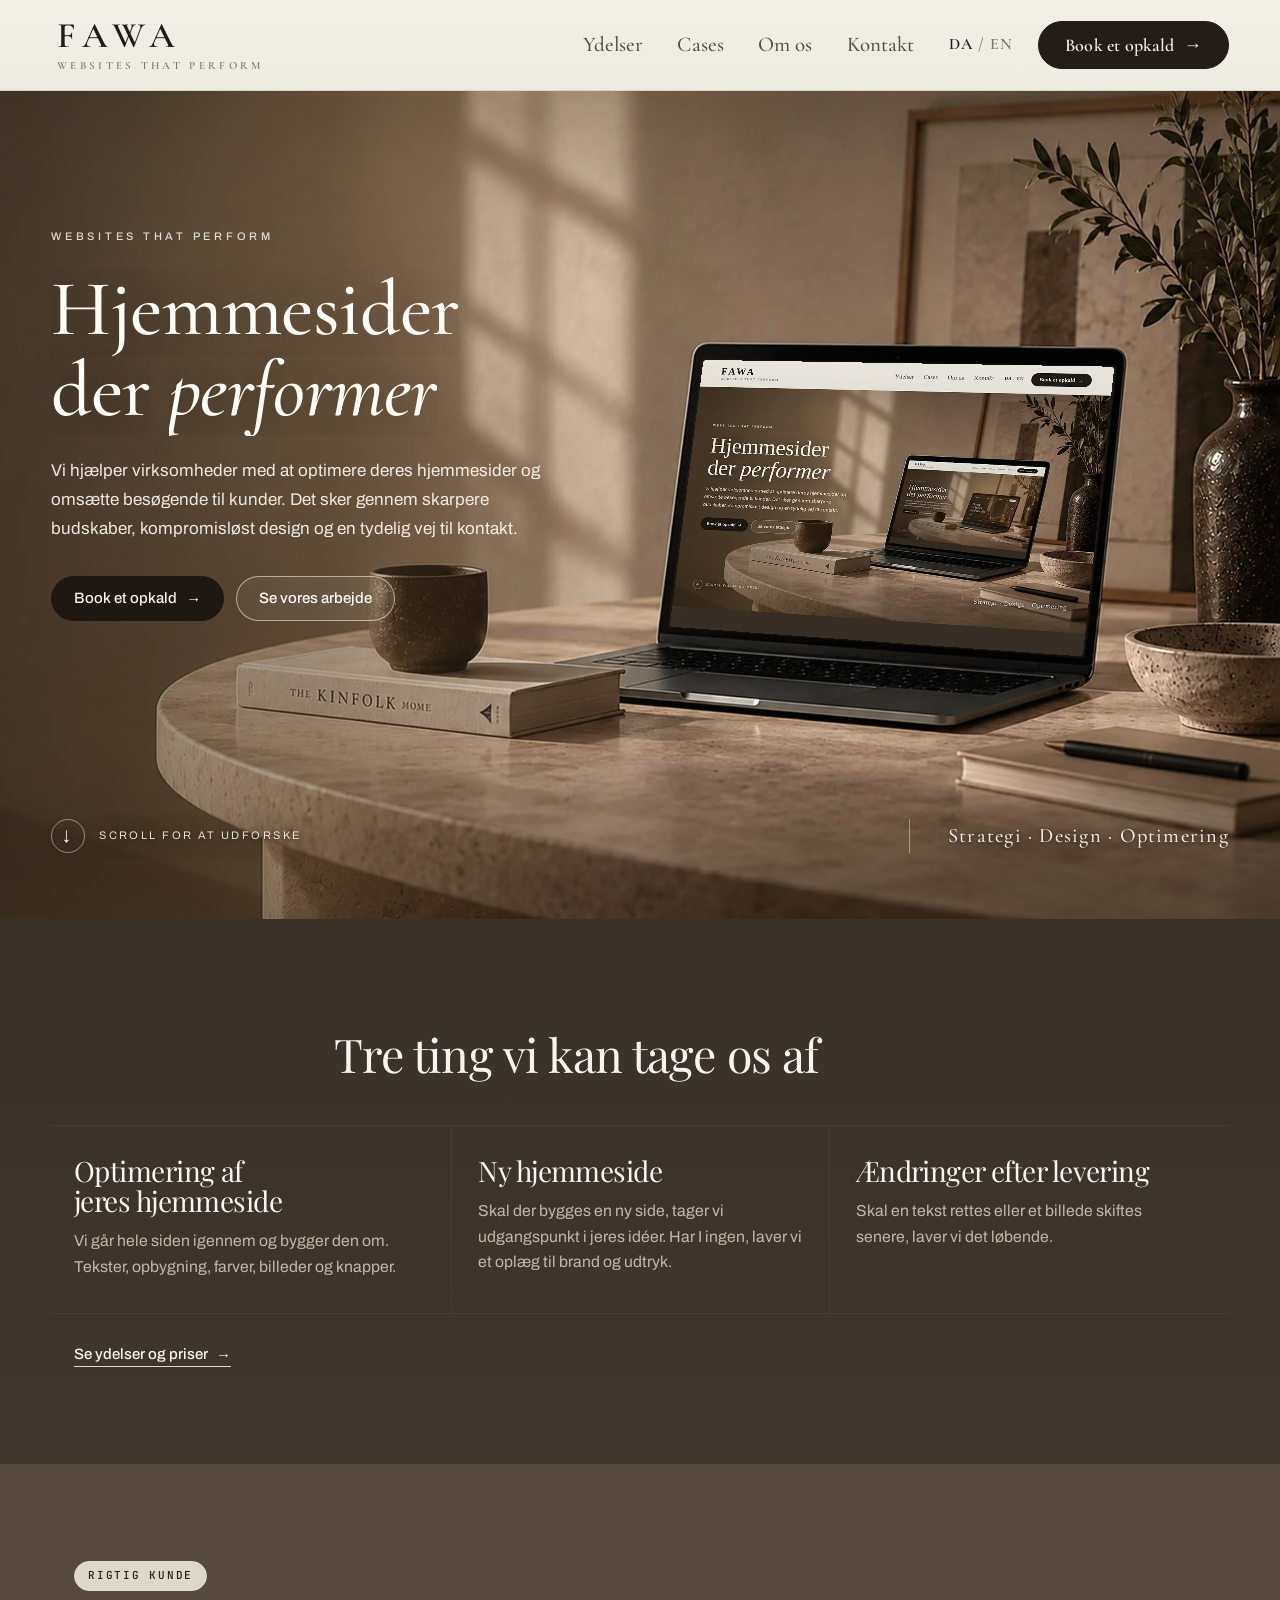
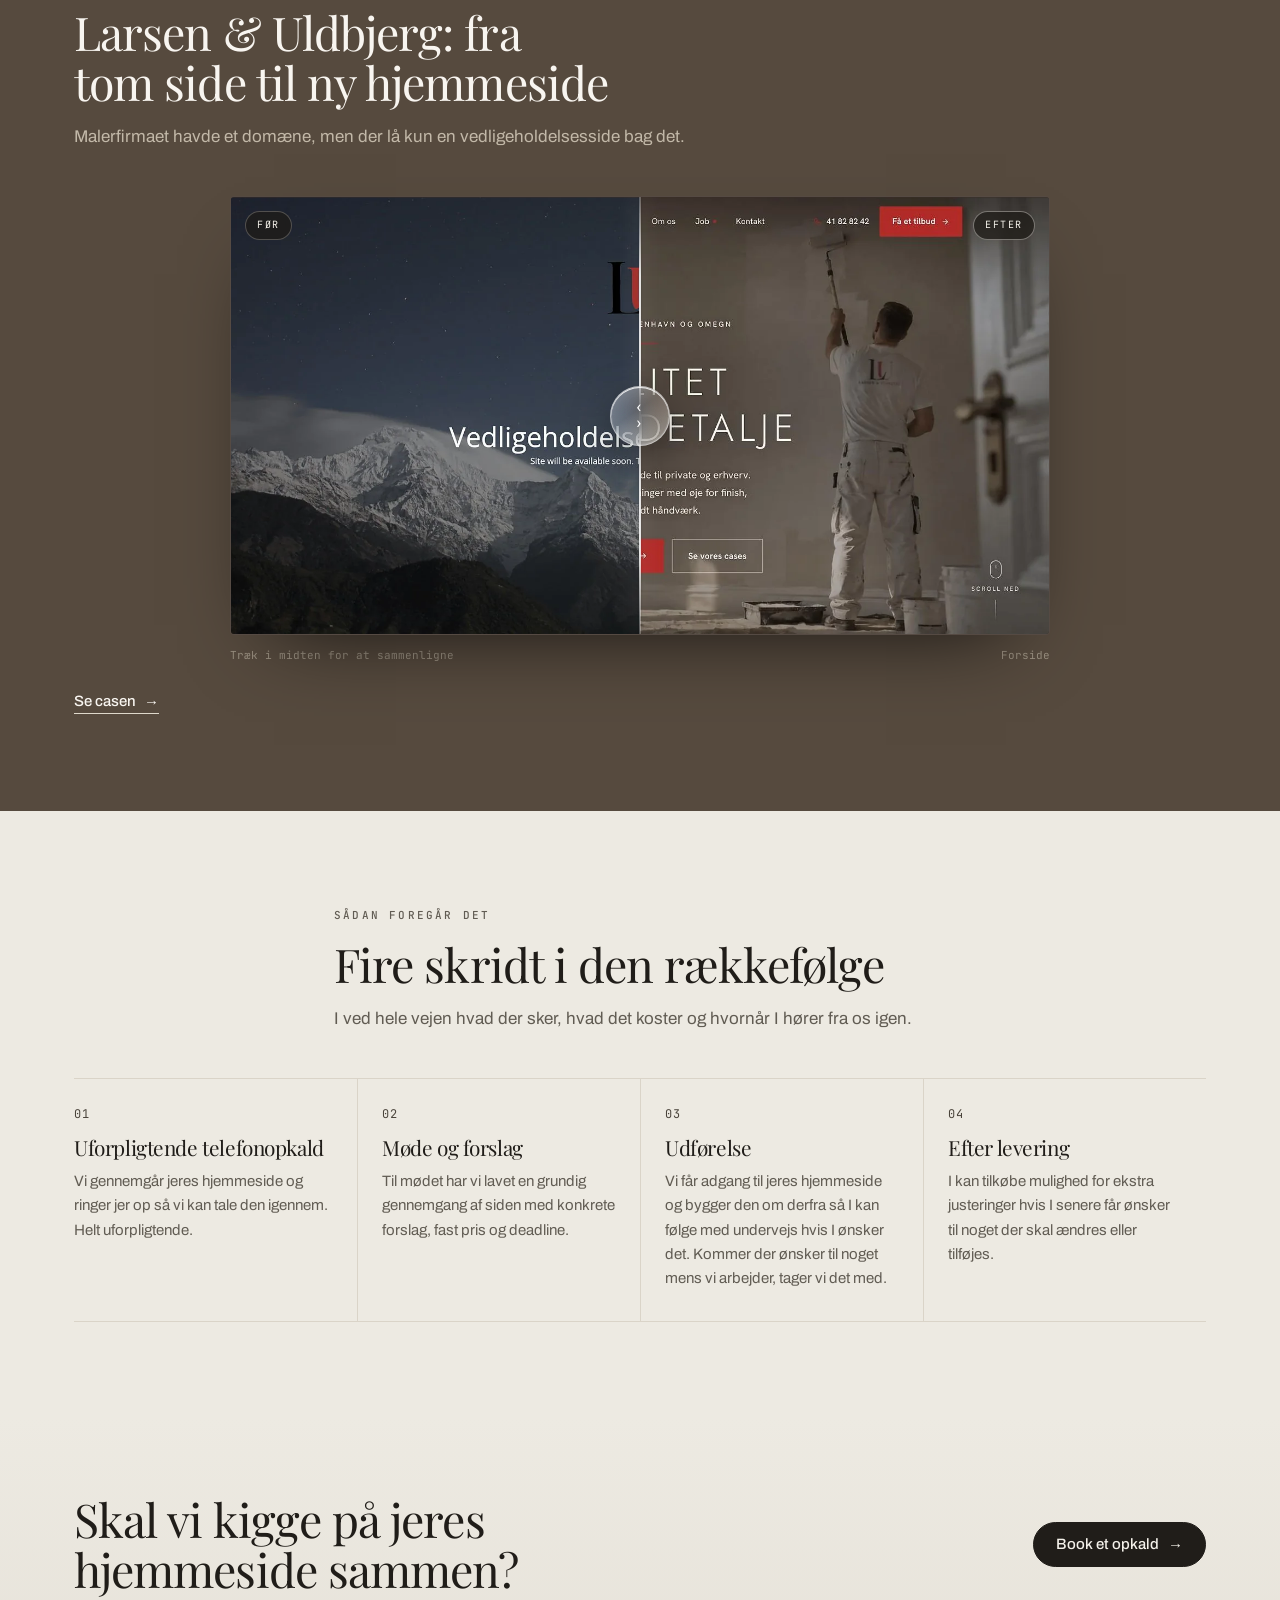
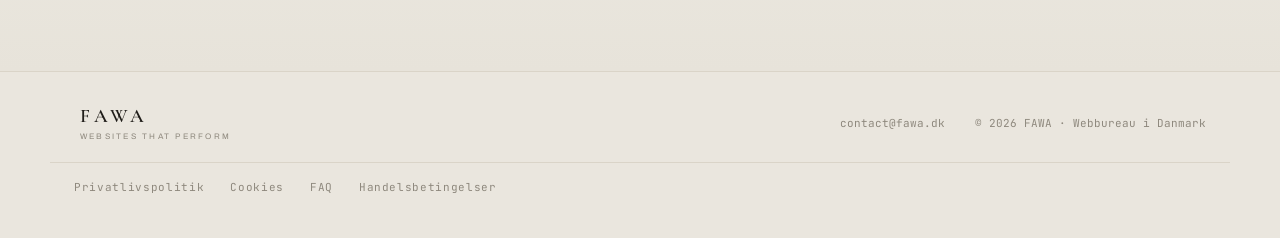
==== commit dfb8f2e4: "Add files via upload" ====
--- a/index.html
+++ b/index.html
@@ -16,29 +16,30 @@
   document.head.appendChild(m);
 })();
 </script>
-<title>FAWA | Hjemmesider der performer</title>
+<title>FAWA · Hjemmesider der performer</title>
 <meta name="description" content="FAWA optimerer eksisterende hjemmesider, så de bliver hurtigere, tydeligere og konverterer bedre. Design, struktur og tekst med udgangspunkt i, hvad der skaber kunder.">
+<meta name="theme-color" content="#2E251F">
 <link rel="canonical" href="https://fawa.dk/">
+<link rel="icon" href="assets/favicon.svg">
+<link rel="apple-touch-icon" href="assets/favicon.svg">
 <meta property="og:type" content="website">
 <meta property="og:site_name" content="FAWA">
 <meta property="og:locale" content="da_DK">
 <meta property="og:locale:alternate" content="en_GB">
 <meta property="og:url" content="https://fawa.dk/">
-<meta property="og:title" content="FAWA | Hjemmesider der performer">
+<meta property="og:title" content="FAWA · Hjemmesider der performer">
 <meta property="og:description" content="FAWA optimerer eksisterende hjemmesider, så de bliver hurtigere, tydeligere og konverterer bedre. Design, struktur og tekst med udgangspunkt i, hvad der skaber kunder.">
 <meta property="og:image" content="https://fawa.dk/og.jpg">
 <meta property="og:image:width" content="1200">
 <meta property="og:image:height" content="630">
-<meta property="og:image:alt" content="FAWA, hjemmesider der performer">
+<meta property="og:image:alt" content="FAWA · hjemmesider der performer">
 <meta name="twitter:card" content="summary_large_image">
-<meta name="twitter:title" content="FAWA | Hjemmesider der performer">
+<meta name="twitter:title" content="FAWA · Hjemmesider der performer">
 <meta name="twitter:description" content="FAWA optimerer eksisterende hjemmesider, så de bliver hurtigere, tydeligere og konverterer bedre. Design, struktur og tekst med udgangspunkt i, hvad der skaber kunder.">
 <meta name="twitter:image" content="https://fawa.dk/og.jpg">
-<link rel="icon" href="assets/favicon.svg">
-<link rel="preload" as="image" href="assets/img/hero.webp" fetchpriority="high">
-<meta name="theme-color" content="#2E251F">
 <link rel="preload" href="assets/fonts/cormorant-garamond-latin-wght-normal.woff2" as="font" type="font/woff2" crossorigin>
 <link rel="preload" href="assets/fonts/archivo-latin-wght-normal.woff2" as="font" type="font/woff2" crossorigin>
+<link rel="preload" as="image" href="assets/img/hero.webp" fetchpriority="high">
 <link rel="stylesheet" href="assets/fonts.css">
 <script>
 (function(){
@@ -145,11 +146,10 @@
 .logo .tg{font-family:var(--f-ui);font-weight:400;font-size:.5rem;letter-spacing:.28em;text-transform:uppercase;color:var(--ink-3)}
 @media (max-width:560px){.logo .wm{font-size:1.25rem;letter-spacing:.28em}.logo .tg{display:none}}
 .menu{display:flex;gap:34px;align-items:baseline}
-.menu a{text-decoration:none;display:inline-block;line-height:normal}
 .menu button,.menu a{
   background:none;border:0;padding:6px 0;cursor:pointer;color:var(--ink-2);
   font-family:var(--f-it);font-size:1.3125rem;font-weight:500;letter-spacing:.005em;
-  border-bottom:1px solid transparent;
+  border-bottom:1px solid transparent;text-decoration:none;display:inline-block;line-height:normal;
 }
 .menu button:hover,.menu a:hover{color:var(--ink)}
 .menu button[aria-current="true"],.menu a[aria-current="true"]{color:var(--ink);border-bottom-color:var(--accent)}
@@ -164,8 +164,7 @@
     background:#EFECE4;border-bottom:1px solid var(--line);padding:8px 24px 18px;
   }
   .menu.open{display:flex}
-  .menu a{display:block;width:100%}
-  .menu button,.menu a{padding:14px 0;border-bottom:1px solid var(--line-soft);text-align:left;font-size:1.375rem}
+  .menu button,.menu a{padding:14px 0;border-bottom:1px solid var(--line-soft);text-align:left;font-size:1.375rem;display:block;width:100%}
   .burger{display:block;order:3}
   .hd .btn{display:none}
   .logo{font-size:1.2rem;letter-spacing:.3em}
@@ -469,15 +468,21 @@
 .ba-tag.l{left:14px}
 .ba-tag.r{right:14px;color:#F4F1EA;border-color:rgba(244,241,234,.4)}
 .ba-range{position:absolute;inset:0;width:100%;height:100%;margin:0;opacity:0;cursor:ew-resize;z-index:4;-webkit-appearance:none;appearance:none;background:transparent}
-.ba-handle{position:absolute;top:0;bottom:0;left:var(--pos,50%);width:1px;background:rgba(244,241,234,.9);z-index:3;pointer-events:none}
+.ba-handle{position:absolute;top:0;bottom:0;left:var(--pos,50%);width:2px;margin-left:-1px;z-index:3;pointer-events:none;background:linear-gradient(180deg,rgba(255,255,255,.25),rgba(255,255,255,.85) 18%,rgba(255,255,255,.85) 82%,rgba(255,255,255,.25));box-shadow:0 0 22px rgba(255,255,255,.45),0 0 2px rgba(0,0,0,.25)}
 .ba-handle::after{
   content:"";position:absolute;top:50%;left:50%;transform:translate(-50%,-50%);
-  width:46px;height:46px;border-radius:50%;background:rgba(30,27,23,.55);
-  border:1px solid rgba(244,241,234,.7);backdrop-filter:blur(6px);
-}
+  width:58px;height:58px;border-radius:999px;
+  background:linear-gradient(145deg,rgba(255,255,255,.34),rgba(255,255,255,.10) 42%,rgba(255,255,255,.26));
+  border:1px solid rgba(255,255,255,.55);
+  -webkit-backdrop-filter:blur(16px) saturate(190%);backdrop-filter:blur(16px) saturate(190%);
+  box-shadow:0 14px 40px rgba(0,0,0,.34),inset 0 1px 0 rgba(255,255,255,.85),inset 0 -10px 22px rgba(255,255,255,.18),inset 0 0 0 1px rgba(255,255,255,.12);
+  transition:transform .35s cubic-bezier(.22,1,.36,1),box-shadow .35s ease;
+}
+.ba:hover .ba-handle::after{transform:translate(-50%,-50%) scale(1.07);box-shadow:0 18px 50px rgba(0,0,0,.4),inset 0 1px 0 rgba(255,255,255,.95),inset 0 -10px 22px rgba(255,255,255,.22)}
 .ba-handle::before{
   content:"‹ ›";position:absolute;top:50%;left:50%;transform:translate(-50%,-50%);z-index:2;
-  font-family:var(--f-ui);font-size:.9rem;color:#F4F1EA;letter-spacing:.06em;line-height:1;
+  font-family:var(--f-ui);font-size:1rem;color:#fff;letter-spacing:.1em;line-height:1;
+  text-shadow:0 1px 10px rgba(0,0,0,.5);
 }
 .ba-range:focus-visible ~ .ba-handle::after{outline:2px solid var(--accent);outline-offset:3px}
 .ba-cap{display:flex;flex-wrap:wrap;justify-content:space-between;gap:10px;margin-top:12px;font-family:var(--f-mono);font-size:.6875rem;color:var(--ink-3)}
@@ -489,10 +494,10 @@
   letter-spacing:.16em;text-transform:uppercase;color:var(--accent);
   border:1px solid var(--accent);border-radius:999px;padding:5px 13px;
 }
-.flag.real{color:#F4F1EA;background:var(--accent);border-color:var(--accent)}
+.flag.real{color:var(--btn-fg);background:var(--accent);border-color:var(--accent);font-size:.6875rem;font-weight:500}
 .changes{list-style:none;margin:22px 0 0;padding:0}
-.changes li{display:grid;grid-template-columns:auto 1fr;gap:14px;padding-block:13px;border-top:1px solid var(--line-soft);font-size:.9375rem;color:var(--ink-2);line-height:1.55}
-.changes .i{font-family:var(--f-mono);font-size:.6875rem;color:var(--accent);padding-top:.3em}
+.changes li{padding-block:13px;border-top:1px solid var(--line-soft);font-size:.9375rem;color:var(--ink-2);line-height:1.55}
+.changes .i{font-family:var(--f-mono);font-size:.6875rem;color:var(--accent);padding-top:.3em}.case-top{padding-top:clamp(26px,3.2vw,46px);padding-bottom:clamp(14px,2vw,22px)}.case-head{display:flex;align-items:flex-end;justify-content:space-between;gap:20px;flex-wrap:wrap}.case-head h1{margin:6px 0 0}.reel-tags{list-style:none;display:flex;gap:8px;margin:0;padding:0;flex-wrap:wrap}.reel-tags li{font-family:var(--f-mono);font-size:.625rem;letter-spacing:.16em;text-transform:uppercase;color:var(--ink-3);border:1px solid var(--line);border-radius:999px;padding:6px 13px}.reel-sec{padding:0 0 clamp(18px,2.4vw,30px)}.facts-sec{padding-top:clamp(14px,2vw,26px)}.reel{max-width:920px;margin-inline:auto}.reel-screen{position:relative;border:1px solid var(--line);border-radius:10px;overflow:hidden;background:var(--surface-2);box-shadow:0 40px 90px -46px rgba(32,29,25,.5);transform:perspective(1800px) rotateX(var(--rx,0deg)) rotateY(var(--ry,0deg));transition:transform .6s cubic-bezier(.22,1,.36,1),box-shadow .6s ease,scale .75s cubic-bezier(.22,1,.36,1)}.reel:hover .reel-screen,.reel.is-live .reel-screen{scale:1.032}.reel.is-live .reel-screen{box-shadow:0 54px 110px -44px rgba(32,29,25,.58)}.reel-view{position:relative;aspect-ratio:1500/803;overflow:hidden;background:var(--surface-2)}.reel-shot{position:absolute;inset:0;opacity:0;pointer-events:none;transform:scale(1.035);filter:blur(12px) saturate(1.1);transition:opacity 1.15s cubic-bezier(.4,0,.2,1),transform 1.5s cubic-bezier(.22,1,.36,1),filter 1.15s cubic-bezier(.4,0,.2,1)}.reel-shot.is-on{opacity:1;transform:scale(1);filter:blur(0) saturate(1)}.reel-shot.is-out{opacity:0;transform:scale(.988);filter:blur(9px) saturate(1);transition:opacity 1s cubic-bezier(.4,0,.2,1),transform 1.4s cubic-bezier(.22,1,.36,1),filter 1s cubic-bezier(.4,0,.2,1)}.reel-shot img{display:block;width:100%;height:auto;transform:translateY(0)}.build{position:absolute;left:0;right:0;top:0;z-index:2;pointer-events:none}.build .bl{position:absolute;left:0;top:0;width:100%;height:auto;display:block;opacity:0}.reel.is-live .reel-shot.is-on.has-build .b1{animation:bl1 4s linear}.reel.is-live .reel-shot.is-on.has-build .b2{animation:bl2 4s linear}.reel.is-live .reel-shot.is-on.has-build .b3{animation:bl3 4s linear}.reel.is-live .reel-shot.is-on.has-build > img{animation:blmain 4s linear}@keyframes bl1{0%,68%{opacity:1}78%,100%{opacity:0}}@keyframes bl2{0%,31%{opacity:0}39%,68%{opacity:1}78%,100%{opacity:0}}@keyframes bl3{0%,50%{opacity:0}58%,68%{opacity:1}78%,100%{opacity:0}}@keyframes blmain{0%,68%{opacity:0}78%,100%{opacity:1}}.reel-screen::after{content:"";position:absolute;inset:0;z-index:6;pointer-events:none;border-radius:inherit;box-shadow:inset 0 1px 0 rgba(255,255,255,.5),inset 0 0 90px rgba(32,29,25,.16);background:radial-gradient(135% 95% at 50% 48%,rgba(32,29,25,0) 56%,rgba(32,29,25,.16) 100%)}.reel-grain{position:absolute;inset:0;z-index:5;pointer-events:none;opacity:.055;mix-blend-mode:multiply;background-image:url("data:image/svg+xml,%3Csvg xmlns='http://www.w3.org/2000/svg' width='160' height='160'%3E%3Cfilter id='n'%3E%3CfeTurbulence type='fractalNoise' baseFrequency='.85' numOctaves='2' stitchTiles='stitch'/%3E%3C/filter%3E%3Crect width='160' height='160' filter='url(%23n)' opacity='.55'/%3E%3C/svg%3E");background-size:160px 160px}.reel.is-live .reel-shot:first-child img{animation:kenburns 3.6s cubic-bezier(.22,1,.36,1) both}@keyframes kenburns{from{scale:1.055}to{scale:1}}.reel-shot.is-on.reel-devices{animation:devscene 1.4s cubic-bezier(.22,1,.36,1) both}@keyframes devscene{from{scale:1.035}to{scale:1}}.case-head{transition:opacity .8s ease}.reel-on .case-head{opacity:.4}.reel-on .reel-screen{box-shadow:0 70px 150px -50px rgba(32,29,25,.68)}@media(prefers-reduced-motion:reduce){.reel-grain{display:none}.reel.is-live .reel-shot:first-child img,.reel-shot.is-on.reel-devices{animation:none}.reel-on .case-head{opacity:1}}.reel-sweep{position:absolute;left:0;right:0;top:0;height:190px;z-index:3;pointer-events:none;opacity:0;background:linear-gradient(180deg,rgba(255,255,255,0),rgba(255,255,255,.30) 62%,rgba(255,255,255,.62) 92%,rgba(255,255,255,0))}.reel-sweep.go{animation:sweep 1.25s cubic-bezier(.33,0,.18,1)}@keyframes sweep{0%{opacity:0;transform:translateY(-190px)}22%{opacity:.85}78%{opacity:.5}100%{opacity:0;transform:translateY(100%)}}.reel-devices{position:absolute;inset:0;background:var(--surface-2)}.reel-devices .dev{position:absolute;border:1px solid var(--line);overflow:hidden;background:#fff;opacity:0;transform:translateY(18px)}.reel-devices .dev img{display:block;width:100%;height:auto}.reel-devices .dev-d{left:3%;top:50%;width:72%;border-radius:7px;box-shadow:0 30px 60px -28px rgba(32,29,25,.6);transform:translateY(calc(-50% + 18px))}.reel-devices .dev-t{right:12%;bottom:9%;width:33%;border-radius:10px;box-shadow:0 24px 50px -22px rgba(32,29,25,.55)}.reel-devices .dev-m{right:2.5%;bottom:5%;width:15.5%;border-radius:16px;box-shadow:0 20px 44px -18px rgba(32,29,25,.55)}.reel-shot.is-on.reel-devices .dev-t,.reel-shot.is-on.reel-devices .dev-m{animation:devin .62s cubic-bezier(.22,1,.36,1) forwards}.reel-shot.is-on.reel-devices .dev-d{animation:devind .62s cubic-bezier(.22,1,.36,1) forwards}.reel-shot.is-on.reel-devices .dev-t{animation-delay:.14s}.reel-shot.is-on.reel-devices .dev-m{animation-delay:.28s}@keyframes devin{to{opacity:1;transform:translateY(0)}}@keyframes devind{to{opacity:1;transform:translateY(-50%)}}.reel-rail{display:flex;align-items:center;gap:16px;margin-top:16px;flex-wrap:wrap}.reel-steps{list-style:none;display:flex;gap:2px;margin:0;padding:0;flex-wrap:wrap}.reel-steps button{font-family:var(--f-mono);font-size:.6875rem;letter-spacing:.1em;text-transform:uppercase;color:var(--ink-3);background:none;border:1px solid transparent;border-radius:999px;padding:7px 12px;cursor:pointer;transition:color .25s ease,background .25s ease}.reel-steps button:hover{color:var(--ink)}.reel-steps .is-live button{color:var(--btn-fg);background:var(--btn-bg)}.reel-prog{flex:1 1 80px;min-width:60px;height:1px;background:transparent;position:relative;display:block;overflow:hidden}.reel-prog i{display:none}.reel-url{font-family:var(--f-mono);font-size:.6875rem;color:var(--ink-3);letter-spacing:.03em;white-space:nowrap}.reel-hint{position:absolute;right:12px;bottom:12px;margin:0;z-index:4;font-family:var(--f-mono);font-size:.625rem;letter-spacing:.1em;text-transform:uppercase;color:#F4F1EA;background:rgba(26,22,18,.52);border:1px solid rgba(255,255,255,.18);-webkit-backdrop-filter:blur(8px);backdrop-filter:blur(8px);border-radius:999px;padding:6px 12px;transition:opacity .35s ease}.reel.is-live .reel-hint{opacity:0}.facts{list-style:none;margin:0;padding:0;display:grid;grid-template-columns:repeat(3,1fr);border-block:1px solid var(--line)}.facts li{padding:30px 26px 34px;border-left:1px solid var(--line-soft);display:flex;flex-direction:column;gap:12px}.facts li:first-child{border-left:0;padding-left:0}.facts .n{font-family:var(--f-mono);font-size:.6875rem;letter-spacing:.16em;color:var(--ink-3)}.facts h2{margin:0;font-size:var(--s2)}.case-link{margin-top:26px}.case-link a{color:var(--ink);text-decoration:none;border-bottom:1px solid var(--line);padding-bottom:3px;font-size:1.0625rem}.case-link a:hover{border-color:var(--ink)}@media(max-width:820px){.facts{grid-template-columns:1fr}.facts li{border-left:0;border-top:1px solid var(--line-soft);padding:24px 0 26px}.facts li:first-child{border-top:0}.reel-url{display:none}}@media(prefers-reduced-motion:reduce){.build{display:none}.reel-shot,.reel-shot.is-on,.reel-shot.is-out{transition:none;filter:none;transform:none}.reel-shot img{transition:none!important}.reel-sweep{display:none}.reel-screen{transform:none}.reel-devices .dev{opacity:1;animation:none!important}.reel-devices .dev-d{transform:translateY(-50%)}.reel-devices .dev-t,.reel-devices .dev-m{transform:none}}
 
 /* ============ pricing ============ */
 .tiers{display:grid;grid-template-columns:repeat(3,1fr);gap:18px}
@@ -504,7 +509,7 @@
 .tier.feature{border-color:var(--accent)}
 .tier .tag{align-self:flex-start;font-family:var(--f-mono);font-size:.625rem;letter-spacing:.14em;text-transform:uppercase;color:var(--accent);border:1px solid var(--accent);border-radius:999px;padding:3px 11px}
 .tier h3{font-size:var(--s2)}
-.tier .scope{font-family:var(--f-mono);font-size:.75rem;color:var(--ink-3)}
+.tier .scope{font-family:var(--f-mono);font-size:.75rem;color:var(--ink-3)}.trio-cta{margin-top:26px}
 .price{font-family:var(--f-serif);font-weight:400;font-size:2.5rem;line-height:1;letter-spacing:-.01em;font-variant-numeric:tabular-nums;display:flex;align-items:baseline;gap:9px}
 .price span{font-family:var(--f-mono);font-size:.75rem;color:var(--ink-3);letter-spacing:.04em}
 .price .pre{text-transform:uppercase;letter-spacing:.14em;font-size:.6875rem}
@@ -527,8 +532,8 @@
 .info-panel[hidden]{display:none}
 .info-panel h4{font-family:var(--f-ui);font-weight:600;font-size:.9375rem;color:var(--ink);margin:0}
 .info-panel ul{list-style:none;margin:0;padding:0;display:grid;gap:7px}
-.info-panel li{position:relative;padding-left:20px;color:var(--ink-2);font-size:.9375rem;line-height:1.6}
-.info-panel li::before{content:"";position:absolute;left:2px;top:.72em;width:5px;height:5px;border-radius:50%;background:var(--accent)}
+.info-panel li{position:relative;padding-left:15px;color:var(--ink-2);font-size:.9375rem;line-height:1.6}
+.info-panel li::before{content:"";position:absolute;left:0;top:.5em;width:5px;height:5px;border-radius:50%;background:var(--accent)}
 .info-panel .cols{display:grid;grid-template-columns:1fr 1fr;gap:clamp(20px,3vw,44px)}
 .info-panel .cols > div{display:grid;gap:10px;align-content:start}
 .info-panel .foot{color:var(--ink-3);font-size:.875rem;line-height:1.6;margin:0}
@@ -723,15 +728,16 @@
 .foot-links a{font-family:var(--f-mono);font-size:.6875rem;letter-spacing:.06em;color:var(--ink-3);text-decoration:none}
 .foot-links a:hover{color:var(--ink);text-decoration:underline;text-underline-offset:3px}
 
-</style>
-<script>window.__PAGE__="forside";window.__META__={"forside": {"da": ["FAWA | Hjemmesider der performer", "FAWA optimerer eksisterende hjemmesider, så de bliver hurtigere, tydeligere og konverterer bedre. Design, struktur og tekst med udgangspunkt i, hvad der skaber kunder."], "en": ["FAWA | Websites that perform", "FAWA optimises existing websites so they load faster, read clearer and convert better. Design, structure and copy built around what actually brings in customers."]}, "ydelser": {"da": ["Ydelser og priser | FAWA", "Fast pris, aftalt inden vi går i gang. Vi optimerer den hjemmeside, I har. Prisen afhænger alene af, hvor mange sider siden har. Fra 4.995 kr."], "en": ["Services and prices | FAWA", "A fixed price, agreed before we start. We optimise the website you already have. The price depends only on how many pages it has. From 4,995 DKK."]}, "cases": {"da": ["Cases | FAWA", "Før og efter: se hvad en gennemgang gør ved en hjemmeside. Eksempler fra seks brancher, fra forsiden til vejen til kontakt."], "en": ["Cases | FAWA", "Before and after: see what a review does to a website. Examples from six industries, from the front page to the path to contact."]}, "om": {"da": ["Om FAWA: to faste ansigter fra start til levering", "FAWA er et dansk webbureau drevet af Melissa og Sofia. Ingen projektledere eller underleverandører. I taler med de samme to mennesker hele vejen."], "en": ["About FAWA: two people, start to delivery", "FAWA is a Danish web studio run by Melissa and Sofia. No project managers or subcontractors. You talk to the same two people throughout."]}, "kontakt": {"da": ["Kontakt FAWA", "Skriv til os, så finder vi et tidspunkt til et kort opkald. Vi kigger på jeres side inden, så vi har noget konkret at tale om. I forpligter jer ikke til noget."], "en": ["Contact FAWA", "Write to us and we'll find a time for a short call. We look at your site beforehand, so we have something concrete to talk about. You commit to nothing."]}, "privatliv": {"da": ["Privatlivspolitik | FAWA", "Sådan indsamler, bruger, opbevarer og beskytter FAWA personoplysninger på fawa.dk."], "en": ["Privacy policy | FAWA", "How FAWA collects, uses, stores and protects personal data on fawa.dk."]}, "cookies": {"da": ["Cookiepolitik | FAWA", "fawa.dk sætter ingen cookies og bruger hverken statistik eller markedsføring. Se den fulde oversigt over lagring på siden."], "en": ["Cookie policy | FAWA", "fawa.dk sets no cookies and uses neither analytics nor marketing. See the full overview of storage on the site."]}, "faq": {"da": ["Ofte stillede spørgsmål | FAWA", "Svar på de spørgsmål, virksomheder typisk har om optimering og redesign af deres eksisterende hjemmeside."], "en": ["Frequently asked questions | FAWA", "Answers to the questions companies usually have about optimising and redesigning an existing website."]}, "vilkaar": {"da": ["Handelsbetingelser | FAWA", "FAWAs handelsbetingelser for erhvervskunder om optimering og redesign af eksisterende hjemmesider."], "en": ["Terms of business | FAWA", "FAWA's terms of business for business customers on optimising and redesigning existing websites."]}};</script>
+.hero-photo .hero-shot{scale:var(--hz,1)}.hero-photo .hero-in{translate:0 var(--hy,0px);opacity:var(--ho,1)}.hero-screen{position:absolute;left:0;top:0;width:1000px;height:700px;transform-origin:0 0;z-index:0;pointer-events:none;opacity:0;transition:opacity .45s ease}.hero-screen.on{opacity:1}.scr-win{position:absolute;inset:0;overflow:hidden;border-radius:9px/7px;background:#17120F}.scr-page{display:block;width:100%;height:auto;filter:brightness(.95) contrast(1.03);animation:scrPan 110s linear infinite}@keyframes scrPan{0%,1.2%{transform:translateY(0)}1.2%,63%{animation-timing-function:cubic-bezier(.4,0,.5,1)}63%,70%{transform:translateY(calc(700px - 100%))}87%,100%{transform:translateY(0)}}@media(max-width:1000px){.hero-screen{display:none}}@media(prefers-reduced-motion:reduce){.scr-page{animation:none}}.hero-scrim{position:absolute;inset:0;z-index:0;pointer-events:none;background:linear-gradient(90deg,rgba(28,21,15,.58) 0%,rgba(28,21,15,.40) 26%,rgba(28,21,15,.10) 44%,rgba(28,21,15,0) 53%),linear-gradient(180deg,rgba(28,21,15,.30) 0%,rgba(28,21,15,0) 26%,rgba(28,21,15,0) 80%,rgba(28,21,15,.32) 100%)}.hero-warm{position:absolute;inset:0;z-index:1;pointer-events:none;background:linear-gradient(104deg,rgba(255,198,126,.05) 8%,rgba(255,196,120,.12) 34%,rgba(255,186,110,.04) 48%,rgba(255,186,110,0) 56%),radial-gradient(40% 46% at 30% 10%,rgba(255,210,150,.10),rgba(255,210,150,0) 72%)}.hero-photo .hero-shot{filter:none}.hero-grain{position:absolute;inset:0;z-index:1;pointer-events:none;opacity:.05;background-image:url("data:image/svg+xml,%3Csvg xmlns='http://www.w3.org/2000/svg' width='160' height='160'%3E%3Cfilter id='n'%3E%3CfeTurbulence type='fractalNoise' baseFrequency='.85' numOctaves='2' stitchTiles='stitch'/%3E%3C/filter%3E%3Crect width='160' height='160' filter='url(%23n)' opacity='.55'/%3E%3C/svg%3E");background-size:150px 150px}.hero-cta .btn{transition:transform .55s cubic-bezier(.22,1,.36,1),background .3s ease,color .3s ease,border-color .3s ease}.hero-cta .btn .ar{transition:transform .6s cubic-bezier(.22,1,.36,1)}@media(prefers-reduced-motion:reduce){.hero-light,.hero-grain{display:none}.hero-photo .hero-shot,.hero-photo .hero-in{transform:none;scale:1;translate:none;opacity:1;transition:none}}</style>
+
+<script>window.__PAGE__="forside";window.__META__={"forside": {"da": ["FAWA · Hjemmesider der performer", "FAWA optimerer eksisterende hjemmesider, så de bliver hurtigere, tydeligere og konverterer bedre. Design, struktur og tekst med udgangspunkt i, hvad der skaber kunder."], "en": ["FAWA · Websites that perform", "FAWA optimises existing websites so they load faster, read clearer and convert better. Design, structure and copy built around what actually brings in customers."]}, "ydelser": {"da": ["Ydelser og priser · FAWA", "Fast pris, aftalt inden vi går i gang. Vi optimerer den hjemmeside I har · prisen afhænger alene af hvor mange sider hjemmesiden har. Fra 4.995 kr."], "en": ["Services and prices · FAWA", "A fixed price, agreed before we start. We optimise the website you already have · the price depends only on how many pages it has. From 4,995 DKK."]}, "cases": {"da": ["Cases · FAWA", "Larsen & Uldbjerg: fra tom side til ny hjemmeside. Se før og efter, og se hele hjemmesiden blive bygget op."], "en": ["Cases · FAWA", "Larsen & Uldbjerg: from an empty page to a new website. See before and after, and watch the whole site being built."]}, "om": {"da": ["Om FAWA: to faste ansigter fra start til levering", "FAWA er et dansk webbureau drevet af Melissa og Sofia. Ingen projektledere eller underleverandører. I taler med de samme to mennesker hele vejen."], "en": ["About FAWA: two people, start to delivery", "FAWA is a Danish web studio run by Melissa and Sofia. No project managers or subcontractors. You talk to the same two people throughout."]}, "kontakt": {"da": ["Kontakt FAWA", "Skriv til os, så finder vi et tidspunkt til et kort opkald. Vi kigger på jeres hjemmeside inden, så vi har noget konkret at tale om. I forpligter jer ikke til noget."], "en": ["Contact FAWA", "Write to us and we'll find a time for a short call. We look at your website beforehand, so we have something concrete to talk about. You commit to nothing."]}, "privatliv": {"da": ["Privatlivspolitik · FAWA", "Sådan indsamler, bruger, opbevarer og beskytter FAWA personoplysninger på fawa.dk."], "en": ["Privacy policy · FAWA", "How FAWA collects, uses, stores and protects personal data on fawa.dk."]}, "cookies": {"da": ["Cookiepolitik · FAWA", "fawa.dk sætter ingen cookies og bruger hverken statistik eller markedsføring. Se den fulde oversigt over lagring på siden."], "en": ["Cookie policy · FAWA", "fawa.dk sets no cookies and uses neither analytics nor marketing. See the full overview of storage on the site."]}, "faq": {"da": ["Ofte stillede spørgsmål · FAWA", "Svar på de spørgsmål virksomheder typisk har om optimering og redesign af deres eksisterende hjemmeside."], "en": ["Frequently asked questions · FAWA", "Answers to the questions companies usually have about optimising and redesigning an existing website."]}, "vilkaar": {"da": ["Handelsbetingelser · FAWA", "FAWAs handelsbetingelser for erhvervskunder om optimering og redesign af eksisterende hjemmesider."], "en": ["Terms of business · FAWA", "FAWA's terms of business for business customers on optimising and redesigning existing websites."]}};</script>
 </head>
 <body>
 <div id="app" data-mode="dark">
 
 <header>
   <div class="wrap hd">
-    <button class="logo" data-go="forside" aria-label="FAWA, forside"><span class="wm">FA<i class="kw">W</i>A</span><span class="tg" data-i18n="brand.tag">Websites that perform</span></button>
+    <button class="logo" data-go="forside" aria-label="FAWA · forside"><span class="wm">FA<i class="kw">W</i>A</span><span class="tg" data-i18n="brand.tag">Websites that perform</span></button>
     <nav class="menu" id="menu">
       <a href="./ydelser/" data-go="ydelser" data-i18n="n.services">Ydelser</a>
       <a href="./cases/" data-go="cases" data-i18n="n.cases">Cases</a>
@@ -752,11 +758,18 @@
 <div class="page active" id="page-forside">
 
   <section class="hero tone-1 hero-photo">
-    <div class="hero-shot" aria-hidden="true"></div>
+    <div class="hero-shot" aria-hidden="true"><div class="hero-screen" aria-hidden="true"><div class="scr-win"><img class="scr-page" decoding="async" src="assets/img/skaerm.webp" alt=""></div></div></div>
+    
+    
+    
+    <span class="hero-scrim" aria-hidden="true"></span>
+    <span class="hero-warm" aria-hidden="true"></span>
+    
+    <span class="hero-grain" aria-hidden="true"></span>
     <div class="wrap hero-in">
       <p class="hero-eyebrow" data-i18n="brand.tag">Websites that perform</p>
       <h1 data-i18n="h.h1">Hjemmesider<br><span class="nb">der <i>performer</i></span></h1>
-      <p class="lede" data-i18n="h.lede">Vi hjælper virksomheder med at optimere deres hjemmesider og omsætte besøgende til kunder gennem skarpere budskaber, kompromisløst design og en tydelig vej til kontakt.</p>
+      <p class="lede" data-i18n="h.lede">Vi hjælper virksomheder med at optimere deres hjemmesider og omsætte besøgende til kunder. Det sker gennem skarpere budskaber, kompromisløst design og en tydelig vej til kontakt.</p>
       <div class="hero-cta">
         <button class="btn" data-go="kontakt"><span data-i18n="cta.free">Book et opkald</span> <span class="ar">→</span></button>
         <button class="btn btn-ghost" data-go="cases" data-i18n="h.seecases">Se vores arbejde</button>
@@ -770,42 +783,38 @@
 
   <section class="section tone-2">
     <div class="wrap sec-head rv">
-      <p class="eyebrow" data-i18n="h.o.eyebrow">Det vi laver</p>
-      <h2 data-i18n="h.o.h2">Tre måder at arbejde sammen på</h2>
+      <h2 data-i18n="h.o.h2">Tre ting vi kan tage os af</h2>
     </div>
     <div class="trio">
       <div class="rv">
-        <span class="n">01</span>
-        <h3 data-i18n="h.o1h">Optimering af jeres side</h3>
-        <p data-i18n="h.o1p">Det vi oftest laver: vi tager den side, I har, og gør den bedre. Tydeligere budskab, færre benspænd, hurtigere på mobil.</p>
-        <p><button class="link" data-go="ydelser"><span data-i18n="h.o.link">Se priser</span> <span class="ar">→</span></button></p>
+        <h3 data-i18n="h.o1h">Optimering af jeres hjemmeside</h3>
+        <p data-i18n="h.o1p">Vi går hele siden igennem og bygger den om. Tekster, opbygning, farver, billeder og knapper.</p>
       </div>
       <div class="rv">
-        <span class="n">02</span>
         <h3 data-i18n="h.o2h">Ny hjemmeside</h3>
-        <p data-i18n="h.o2p">Skal der bygges nyt, gør vi det, men kun hvis det er dét, der flytter mest for jer.</p>
-        <p><button class="link" data-go="ydelser"><span data-i18n="h.o.link">Se priser</span> <span class="ar">→</span></button></p>
+        <p data-i18n="h.o2p">Skal der bygges en ny side, tager vi udgangspunkt i jeres idéer. Har I ingen, laver vi et oplæg til brand og udtryk.</p>
       </div>
       <div class="rv">
-        <span class="n">03</span>
-        <h3 data-i18n="h.o3h">Ekstra justeringer</h3>
-        <p data-i18n="h.o3p">Efter levering kan I tilkøbe ekstra justeringer, hvis der er noget, I gerne vil have ændret eller med på siden.</p>
-        <p><button class="link" data-go="ydelser"><span data-i18n="h.o.link">Se priser</span> <span class="ar">→</span></button></p>
-      </div>
+        <h3 data-i18n="h.o3h">Ændringer efter levering</h3>
+        <p data-i18n="h.o3p">Skal en tekst rettes eller et billede skiftes senere, laver vi det løbende.</p>
+      </div>
+    </div>
+    <div class="wrap rv">
+      <p class="trio-cta"><button class="link" data-go="ydelser"><span data-i18n="h.o.link">Se ydelser og priser</span> <span class="ar">→</span></button></p>
     </div>
   </section>
 
   <section class="section tone-3">
     <div class="wrap">
       <div class="sec-head rv">
-        <span class="flag" data-i18n="c.flag">Demo</span>
-        <h2 style="margin-top:16px" data-i18n="h.c.h2">Bartisan: samme brand, ny hjemmeside</h2>
-        <p data-i18n="h.c.p">En demo, vi selv har lavet for at vise metoden. Træk i midten og se forskellen.</p>
+        <span class="flag real" data-i18n="h.c.flag">Rigtig kunde</span>
+        <h2 style="margin-top:16px" data-i18n="h.c.h2">Larsen &amp; Uldbjerg: fra tom side til ny hjemmeside</h2>
+        <p data-i18n="h.c.p">Malerfirmaet havde et domæne, men der lå kun en vedligeholdelsesside bag det.</p>
       </div>
       <div class="ba rv" data-ba>
-        <div class="ba-stage" style="--pos:50%">
-          <img class="after-img" decoding="async" loading="lazy" src="assets/img/bartisan-efter.webp" alt="Forslag til ny forside for Bartisan: mørkt, billedbåret design med produktet i fokus og én tydelig handling">
-          <img class="before-img" decoding="async" loading="lazy" src="assets/img/bartisan-foer.webp" alt="Bartisans nuværende forside: lys, tekstbaseret, med blå links og uden tydelig handling">
+        <div class="ba-stage glass" style="--pos:50%;aspect-ratio:1500/803">
+          <img class="after-img" decoding="async" loading="lazy" src="assets/img/lu-efter.webp" alt="Larsen &amp; Uldbjergs nye forside: en maler i arbejde, telefonnummer og tilbudsknap øverst">
+          <img class="before-img" decoding="async" loading="lazy" src="assets/img/lu-foer.webp" alt="Larsen &amp; Uldbjerg før: en vedligeholdelsesside med beskeden om at siden snart er klar">
           <span class="ba-tag l" data-i18n="c.before">Før</span>
           <span class="ba-tag r" data-i18n="c.after">Efter</span>
           <input class="ba-range" type="range" min="0" max="100" value="50" aria-label="Træk for at sammenligne før og efter">
@@ -813,34 +822,32 @@
         </div>
         <div class="ba-cap">
           <span data-i18n="c.drag">Træk i midten for at sammenligne</span>
-          <span data-i18n="c.cap">Demo · forside</span>
+          <span data-i18n="lu.cap">Forside</span>
         </div>
-        <p style="margin-top:26px;text-align:center"><button class="link" data-go="cases"><span data-i18n="h.c.link">Se hele casen</span> <span class="ar">→</span></button></p>
-      </div>
+      </div>
+      <p style="margin-top:22px"><button class="link" data-go="cases"><span data-i18n="h.c.link">Se casen</span> <span class="ar">→</span></button></p>
     </div>
   </section>
-
-  <div class="tone-fade" aria-hidden="true"></div>
 
   <section class="section tone-4 on-light">
     <div class="wrap sec-head rv">
       <p class="eyebrow" data-i18n="p.eyebrow">Sådan foregår det</p>
-      <h2 data-i18n="p.h2">Fire skridt, i den rækkefølge</h2>
-      <p data-i18n="p.p">I ved hele vejen hvad der sker, hvad det koster, og hvornår I hører fra os igen.</p>
+      <h2 data-i18n="p.h2">Fire skridt i den rækkefølge</h2>
+      <p data-i18n="p.p">I ved hele vejen hvad der sker, hvad det koster og hvornår I hører fra os igen.</p>
     </div>
     <div class="wrap">
       <div class="steps">
-        <div class="step rv"><span class="n">01</span><h3 data-i18n="p.1h">Vi ringer sammen</h3><p data-i18n="p.1p">Vi laver en gennemgang af jeres side og ringer jer op, så vi kan tale den igennem sammen. Uforpligtende.</p></div>
-        <div class="step rv"><span class="n">02</span><h3 data-i18n="p.2h">Møde og forslag</h3><p data-i18n="p.2p">Til mødet har vi lavet en grundig gennemgang af siden, med konkrete forslag, fast pris og deadline.</p></div>
-        <div class="step rv"><span class="n">03</span><h3 data-i18n="p.3h">Udførelse</h3><p data-i18n="p.3p">Vi bygger. I får et link at følge med på undervejs, og vi lytter løbende til jeres input. Har I ønsker eller noget, der også skal med på siden, tager vi det med, mens vi er i gang.</p></div>
-        <div class="step rv"><span class="n">04</span><h3 data-i18n="p.4h">Efter levering</h3><p data-i18n="p.4p">I kan tilkøbe mulighed for ekstra justeringer, hvis I senere får ønsker til noget, der skal ændres eller med på siden.</p></div>
+        <div class="step rv"><span class="n">01</span><h3 data-i18n="p.1h">Uforpligtende telefonopkald</h3><p data-i18n="p.1p">Vi gennemgår jeres hjemmeside og ringer jer op så vi kan tale den igennem. Helt uforpligtende.</p></div>
+        <div class="step rv"><span class="n">02</span><h3 data-i18n="p.2h">Møde og forslag</h3><p data-i18n="p.2p">Til mødet har vi lavet en grundig gennemgang af siden med konkrete forslag, fast pris og deadline.</p></div>
+        <div class="step rv"><span class="n">03</span><h3 data-i18n="p.3h">Udførelse</h3><p data-i18n="p.3p">Vi får adgang til jeres hjemmeside og bygger den om derfra så I kan følge med undervejs hvis I ønsker det. Kommer der ønsker til noget mens vi arbejder, tager vi det med.</p></div>
+        <div class="step rv"><span class="n">04</span><h3 data-i18n="p.4h">Efter levering</h3><p data-i18n="p.4p">I kan tilkøbe mulighed for ekstra justeringer hvis I senere får ønsker til noget der skal ændres eller tilføjes.</p></div>
       </div>
     </div>
   </section>
 
   <section class="band tone-5 on-light">
     <div class="wrap band-in">
-      <h2 data-i18n="band.h">Skal vi kigge på jeres side sammen?</h2>
+      <h2 data-i18n="band.h">Skal vi kigge på jeres hjemmeside sammen?</h2>
       <button class="btn" data-go="kontakt"><span data-i18n="cta.free">Book et opkald</span> <span class="ar">→</span></button>
     </div>
   </section>
@@ -853,18 +860,18 @@
       <div class="sec-head">
         <p class="eyebrow" data-i18n="y.eyebrow">Ydelser og priser</p>
         <h1 data-i18n="y.h2">Fast pris, aftalt inden vi går i gang</h1>
-        <p data-i18n="y.p">Vi optimerer den hjemmeside, I har. Prisen afhænger alene af, hvor mange sider siden har, og den aftales inden vi går i gang. Det er ikke en timepris, der vokser undervejs.</p>
+        <p data-i18n="y.p">Vi optimerer den hjemmeside I har. Prisen afhænger alene af hvor mange sider hjemmesiden har, og den aftales inden vi går i gang. Ikke en timepris der vokser undervejs.</p>
       </div>
       <div class="tier feature wide includes">
         <div>
           <span class="tag" data-i18n="y.inctag">Det samme i alle pakker</span>
           <h3 data-i18n="y.inch">En fuld gennemgang af jeres nuværende hjemmeside</h3>
-          <p data-i18n="y.incp1">Vi går hele siden igennem og bygger den om, så den er til at forstå og handle på. Layout og opbygning, alle tekster, skrifttyper, farver, billeder, knapper og rækkefølgen på siderne. Det hele bliver gennemgået og rettet, ikke kun forsiden.</p>
-          <p data-i18n="y.incp2">Pakkerne indeholder præcis det samme arbejde. Det eneste, der adskiller dem, er hvor mange sider jeres hjemmeside har.</p>
+          <p data-i18n="y.incp1">Vi går hele siden igennem og bygger den om så den er til at forstå og handle på. Layout og opbygning, alle tekster, skrifttyper, farver, billeder, knapper og rækkefølgen på siderne. Det hele bliver gennemgået og rettet, ikke kun forsiden.</p>
+          <p data-i18n="y.incp2">Pakkerne indeholder præcis det samme arbejde. Det eneste der adskiller dem, er hvor mange sider jeres hjemmeside har.</p>
         </div>
         <div class="wide-side">
           <p class="price-note" data-i18n="y.incprice">Kun optimering</p>
-          <p data-i18n="y.incp3">Vi arbejder på den hjemmeside, I har i forvejen. Domæne, hosting og andre abonnementer er ikke en del af det, vi leverer. De bliver, hvor de er.</p>
+          <p data-i18n="y.incp3">Vi arbejder på den hjemmeside I har i forvejen. Domæne, hosting og andre abonnementer er ikke en del af det vi leverer. De bliver hvor de er.</p>
           <button class="btn" data-go="kontakt"><span data-i18n="cta.free">Book et opkald</span> <span class="ar">→</span></button>
         </div>
       </div>
@@ -894,7 +901,7 @@
         <div>
           <span class="tag" data-i18n="y.kliptag">Tilkøb</span>
           <h3 data-i18n="y.kliph">Klippekort til ændringer</h3>
-          <p data-i18n="y.klipp">Fem ændringer på jeres side, som I bruger, når I har brug for dem. Skriv til os, når noget skal rettes (en ny tekst, et nyt billede, en pris der er ændret), så trækker vi én fra kortet. Kortet udløber ikke.</p>
+          <p data-i18n="y.klipp">Fem ændringer på jeres hjemmeside som I bruger når I har brug for dem. Skriv til os når noget skal rettes, for eksempel en ny tekst, et nyt billede eller en pris der er ændret, så trækker vi én fra kortet. Kortet udløber ikke.</p>
         </div>
         <div class="wide-side">
           <p class="price-note" data-i18n="y.klipcount">5 ændringer</p>
@@ -907,44 +914,44 @@
             <div>
               <h4 data-i18n="y.defja">Det tæller som én ændring</h4>
               <ul>
-                <li data-i18n="y.defja1">En tekst, der skal rettes eller skrives om</li>
-                <li data-i18n="y.defja2">Et billede, der skal skiftes ud</li>
-                <li data-i18n="y.defja3">En pris, en åbningstid eller en kontaktoplysning, der skal opdateres</li>
-                <li data-i18n="y.defja4">Et punkt, der skal tilføjes eller fjernes i en liste eller i menuen</li>
+                <li data-i18n="y.defja1">En tekst der skal rettes eller skrives om</li>
+                <li data-i18n="y.defja2">Et billede der skal skiftes ud</li>
+                <li data-i18n="y.defja3">En pris, en åbningstid eller en kontaktoplysning der skal opdateres</li>
+                <li data-i18n="y.defja4">Et punkt der skal tilføjes eller fjernes i en liste eller i menuen</li>
               </ul>
             </div>
             <div>
               <h4 data-i18n="y.defnej">Det er ikke et klip</h4>
               <ul>
-                <li data-i18n="y.defnej1">Nye sider, som vi aftaler for sig</li>
+                <li data-i18n="y.defnej1">Nye sider aftaler vi særskilt</li>
                 <li data-i18n="y.defnej2">Et nyt design eller en ny opbygning af en side</li>
                 <li data-i18n="y.defnej3">Nye funktioner, for eksempel booking eller webshop</li>
               </ul>
             </div>
           </div>
-          <p class="foot" data-i18n="y.deffoot">Hænger flere små rettelser sammen, for eksempel tre tekster på den samme side, tæller vi det som ét klip. Er vi i tvivl, spørger vi jer, inden vi trækker det.</p>
+          <p class="foot" data-i18n="y.deffoot">Hænger flere små rettelser sammen, for eksempel tre tekster på den samme side, tæller vi det som ét klip. Er vi i tvivl, spørger vi jer inden vi trækker det.</p>
         </div>
       </div>
-      <p class="note" data-i18n="y.note">Alle priser er ekskl. moms. Den endelige pris aftales, når vi har været siden igennem, så I ved præcis hvad den lyder på, inden vi går i gang. Ekstra justeringer efter levering kan tilkøbes og indgår ikke i priserne.</p>
+      <p class="note" data-i18n="y.note">Alle priser er ekskl. moms. Den endelige pris aftales når vi har været siden igennem. Så ved I præcis hvad den lyder på inden vi går i gang. Ekstra justeringer efter levering kan tilkøbes og indgår ikke i priserne.</p>
     </div>
   </section>
 
   <section class="section">
     <div class="wrap sec-head">
       <p class="eyebrow" data-i18n="y.f.eyebrow">Det vi hjælper med</p>
-      <h2 data-i18n="y.f.h2">Hvad en gennemgang gør ved jeres side</h2>
-      <p data-i18n="y.f.p">Vi arbejder på tre ting, hver gang vi tager fat i en hjemmeside: udtrykket, budskabet og vejen til at tage kontakt.</p>
+      <h2 data-i18n="y.f.h2">Hvad en gennemgang gør ved jeres hjemmeside</h2>
+      <p data-i18n="y.f.p">Vi arbejder på tre ting hver gang vi tager fat i en hjemmeside: udtrykket, budskabet og vejen til at tage kontakt.</p>
     </div>
     <div class="trio">
-      <div><span class="n">01</span><h3 data-i18n="y.f1h">Et skarpere udtryk</h3><p data-i18n="y.f1p">Vi opdaterer design, farver, skrifttyper og billeder, så siden er behagelig at se på og signalerer den kvalitet, I leverer.</p></div>
-      <div><span class="n">02</span><h3 data-i18n="y.f2h">Et tydeligt budskab</h3><p data-i18n="y.f2p">Vi sætter teksten op, så det står klart, hvad I sælger, hvem det er til, og hvorfor man skal vælge jer, uden at man skal lede efter det.</p></div>
-      <div><span class="n">03</span><h3 data-i18n="y.f3h">En kortere vej til kontakt</h3><p data-i18n="y.f3p">Vi rydder op i opbygning, knapper og formularer, også på mobil, så de besøgende nemt finder frem til jer, når de er klar.</p></div>
+      <div><span class="n">01</span><h3 data-i18n="y.f1h">Et skarpere udtryk</h3><p data-i18n="y.f1p">Vi opdaterer design, farver, skrifttyper og billeder så hjemmesiden er behagelig at se på og signalerer den kvalitet I leverer.</p></div>
+      <div><span class="n">02</span><h3 data-i18n="y.f2h">Et tydeligt budskab</h3><p data-i18n="y.f2p">Vi sætter teksten op så det med det samme står klart hvad I sælger, hvem det er til og hvorfor man skal vælge jer.</p></div>
+      <div><span class="n">03</span><h3 data-i18n="y.f3h">En kortere vej til kontakt</h3><p data-i18n="y.f3p">Vi rydder op i opbygning, knapper og formularer, også på mobil, så de besøgende nemt finder frem til jer når de er klar.</p></div>
     </div>
   </section>
 
   <section class="band">
     <div class="wrap band-in">
-      <h2 data-i18n="band.h">Skal vi kigge på jeres side sammen?</h2>
+      <h2 data-i18n="band.h">Skal vi kigge på jeres hjemmeside sammen?</h2>
       <button class="btn" data-go="kontakt"><span data-i18n="cta.free">Book et opkald</span> <span class="ar">→</span></button>
     </div>
   </section>
@@ -952,201 +959,73 @@
 
 <!-- ============================ CASES ============================ -->
 <div class="page" id="page-cases">
-  <section class="section">
+
+  <section class="section case-top">
+    <div class="wrap case-head">
+      <div>
+        <p class="eyebrow" data-i18n="c.eyebrow">Rigtig kunde</p>
+        <h1 data-i18n="lu.h2">Larsen &amp; Uldbjerg</h1>
+      </div>
+      <ul class="reel-tags">
+        <li data-i18n="lu.t1">Hjemmeside</li>
+        <li data-i18n="lu.t2">Design</li>
+        <li data-i18n="lu.t3">Udvikling</li>
+      </ul>
+    </div>
+  </section>
+
+  <section class="reel-sec">
     <div class="wrap">
-      <div class="sec-head">
-        <p class="eyebrow" data-i18n="c.eyebrow">Cases</p>
-        <h1 data-i18n="c.h2">Bartisan</h1>
-        <p data-i18n="c.p">Fra en traditionel og uinspirerende hjemmeside til en moderne, konverteringsoptimeret side, der afspejler brandets kvalitet.</p>
-        <p style="margin-top:14px"><span class="flag" data-i18n="c.flagfull">Demo · ubestilt forslag</span></p>
-      </div>
-
-      <div class="case-split">
-        <div class="ba" data-ba>
-          <div class="ba-stage" style="--pos:50%">
-            <img class="after-img" decoding="async" loading="lazy" src="assets/img/bartisan-efter.webp" alt="Forslag til ny forside for Bartisan: mørkt, billedbåret design med produktet i fokus og én tydelig handling">
-            <img class="before-img" decoding="async" loading="lazy" src="assets/img/bartisan-foer.webp" alt="Bartisans nuværende forside: lys, tekstbaseret, med blå links og uden tydelig handling">
-            <span class="ba-tag l" data-i18n="c.before">Før</span>
-            <span class="ba-tag r" data-i18n="c.after">Efter</span>
-            <input class="ba-range" type="range" min="0" max="100" value="50" aria-label="Træk for at sammenligne før og efter">
-            <span class="ba-handle" aria-hidden="true"></span>
+      <div class="reel" data-reel>
+        <div class="reel-screen">
+          <div class="reel-view">
+            <div class="reel-shot" data-url="larsen-uldbjerg.dk"><img decoding="async" src="assets/img/lu-foer.webp" alt="Vedligeholdelsessiden, der lå bag domænet før"></div>
+            <div class="reel-shot is-on has-build" data-url="larsen-uldbjerg.dk"><img decoding="async" src="assets/img/lu-reel-1.webp" alt="Forsiden på den nye hjemmeside"><span class="build" aria-hidden="true"><img class="bl b1" decoding="async" src="assets/img/lu-lag-1.webp" alt=""><img class="bl b2" decoding="async" src="assets/img/lu-lag-2.webp" alt=""><img class="bl b3" decoding="async" src="assets/img/lu-lag-3.webp" alt=""></span></div>
+            <div class="reel-shot" data-url="larsen-uldbjerg.dk/ydelser"><img decoding="async" loading="lazy" src="assets/img/lu-reel-2.webp" alt="Ydelsessiden med de fem områder, firmaet maler"></div>
+            <div class="reel-shot" data-url="larsen-uldbjerg.dk/cases"><img decoding="async" loading="lazy" src="assets/img/lu-reel-3.webp" alt="Cases-siden med før og efter fra fem rum"></div>
+            <div class="reel-shot" data-url="larsen-uldbjerg.dk/om-os"><img decoding="async" loading="lazy" src="assets/img/lu-reel-4.webp" alt="Om os-siden med historien og de tre malere bag"></div>
+            <div class="reel-shot" data-url="larsen-uldbjerg.dk/job"><img decoding="async" loading="lazy" src="assets/img/lu-reel-5.webp" alt="Jobsiden med ledige stillinger og ansøgningsskema"></div>
+            <div class="reel-shot reel-devices" data-url="larsen-uldbjerg.dk">
+              <div class="dev dev-d"><img decoding="async" loading="lazy" src="assets/img/lu-efter.webp" alt="Forsiden på computer"></div>
+              <div class="dev dev-t"><img decoding="async" loading="lazy" src="assets/img/lu-tablet.webp" alt="Forsiden på tablet"></div>
+              <div class="dev dev-m"><img decoding="async" loading="lazy" src="assets/img/lu-mobil.webp" alt="Forsiden på telefon"></div>
+            </div>
+            <span class="reel-sweep" data-reel-scan aria-hidden="true"></span>
+            <span class="reel-grain" aria-hidden="true"></span>
           </div>
-          <div class="ba-cap">
-            <span data-i18n="c.drag">Træk i midten for at sammenligne</span>
-            <span data-i18n="c.cap">Demo · forside</span>
-          </div>
+          <p class="reel-hint" data-i18n="lu.hint">Hold musen over for at afspille</p>
         </div>
-        <div>
-          <h3 style="font-size:var(--s2)" data-i18n="c.sideh">Hvad vi ville ændre</h3>
-          <ul class="changes">
-            <li><span class="i">01</span><span data-i18n="c.c1">Produktet i fokus i stedet for en tekstblok: ét billede der viser hvad man køber.</span></li>
-            <li><span class="i">02</span><span data-i18n="c.c2">Én tydelig handling øverst, “Se cocktails”, i stedet for fire ligeværdige menupunkter.</span></li>
-            <li><span class="i">03</span><span data-i18n="c.c3">Mørk palet der matcher barmiljøet, produktet skal ses i.</span></li>
-            <li><span class="i">04</span><span data-i18n="c.c4">Argumenterne flyttet ned som en rolig række i stedet for tre ikoner, der stjæler pladsen.</span></li>
-            <li><span class="i">05</span><span data-i18n="c.c5">Egen indgang til barer og restauranter, som er dem der køber flest flasker.</span></li>
-          </ul>
+        <div class="reel-rail">
+          <ol class="reel-steps">
+            <li><button type="button" data-reel-go="0"><span data-i18n="lu.s0">Før</span></button></li>
+            <li class="is-live"><button type="button" data-reel-go="1"><span data-i18n="lu.s1">Forside</span></button></li>
+            <li><button type="button" data-reel-go="2"><span data-i18n="lu.s2">Ydelser</span></button></li>
+            <li><button type="button" data-reel-go="3"><span data-i18n="lu.s3">Cases</span></button></li>
+            <li><button type="button" data-reel-go="4"><span data-i18n="lu.s4">Om os</span></button></li>
+            <li><button type="button" data-reel-go="5"><span data-i18n="lu.s5">Job</span></button></li>
+            <li><button type="button" data-reel-go="6"><span data-i18n="lu.s6">Enheder</span></button></li>
+          </ol>
+          <span class="reel-prog"><i data-reel-bar></i></span>
+          <span class="reel-url" data-reel-url>larsen-uldbjerg.dk</span>
         </div>
       </div>
-
-      <p class="note" data-i18n="c.disclaimer">Bemærk: dette er vores eget forslag, lavet for at vise hvordan vi arbejder. Det er ikke en opgave bestilt eller godkendt af Bartisan, og der er ingen tal knyttet til det.</p>
     </div>
   </section>
 
-  <section class="section">
-  <div class="wrap">
-    <div class="sec-head rv">
-      <p class="eyebrow" data-i18n="lu.eyebrow">Rigtig kunde</p>
-      <h2 data-i18n="lu.h2">Larsen &amp; Uldbjerg</h2>
-      <p data-i18n="lu.p">Fra ingen hjemmeside til en helt ny. Malerfirmaet havde et domæne, men der lå kun en vedligeholdelsesside bag det. Alle, der søgte dem frem, blev mødt af en besked om, at siden snart var klar. Nu har de en side, der viser arbejdet, fortæller hvem de er, og gør det let at bede om et tilbud.</p>
-      <p style="margin-top:14px"><span class="flag real" data-i18n="lu.flag">Rigtig kunde · malerfirma</span></p>
-    </div>
-    <div class="case-split">
-      <div class="ba rv" data-ba>
-        <div class="ba-stage" style="--pos:50%;aspect-ratio:1600/799">
-          <img class="after-img" decoding="async" loading="lazy" src="assets/img/lu-efter.webp" alt="Larsen &amp; Uldbjergs nye forside: maler i arbejde i fuld bredde, telefonnummer og tilbudsknap øverst">
-          <img class="before-img" decoding="async" loading="lazy" src="assets/img/lu-foer.webp" alt="Larsen &amp; Uldbjerg før: en vedligeholdelsesside med beskeden om at siden snart er klar">
-          <span class="ba-tag l" data-i18n="c.before">Før</span>
-          <span class="ba-tag r" data-i18n="c.after">Efter</span>
-          <input class="ba-range" type="range" min="0" max="100" value="50" aria-label="Træk for at sammenligne før og efter">
-          <span class="ba-handle" aria-hidden="true"></span>
-        </div>
-        <div class="ba-cap">
-          <span data-i18n="c.drag">Træk i midten for at sammenligne</span>
-          <span data-i18n="lu.cap">Forside</span>
-        </div>
-      </div>
-      <div>
-        <h3 style="font-size:var(--s2)" data-i18n="lu.sideh">Det vi lavede</h3>
-        <ul class="changes">
-          <li><span class="i">01</span><span data-i18n="lu.c1">En forside, hvor man ser en maler i arbejde i stedet for en besked om, at siden er under opbygning.</span></li>
-          <li><span class="i">02</span><span data-i18n="lu.c2">Telefonnummer og "Få et tilbud" står øverst på hver eneste side.</span></li>
-          <li><span class="i">03</span><span data-i18n="lu.c3">Ydelser, cases og om os har fået hver sin side, så man kan finde det, man leder efter.</span></li>
-          <li><span class="i">04</span><span data-i18n="lu.c4">Egen jobside med en markering i menuen, når der er stillinger at søge.</span></li>
-        </ul>
-      </div>
-    </div>
-    <p class="note" data-i18n="lu.note">Billederne er vist med kundens tilladelse.</p>
-  </div>
-</section>
-
-<section class="section">
+  <section class="section facts-sec">
     <div class="wrap">
-      <div class="sec-head rv">
-        <p class="eyebrow" data-i18n="cd.eyebrow">Flere eksempler</p>
-        <h2 data-i18n="cd.h2">Seks brancher, samme fremgangsmåde</h2>
-        <p data-i18n="cd.p">Opdigtede virksomheder, vi har redesignet for at vise, hvad forskellen gør. Træk i hvert enkelt billede.</p>
-      </div>
-      <div class="cases-grid">
-        <article class="case-card rv" style="--i:0">
-          <div class="ba" data-ba>
-            <div class="ba-stage" style="--pos:50%;aspect-ratio:1000/667">
-              <img class="after-img" decoding="async" src="assets/img/maler-efter.webp" alt="Malerfirmaet Lars Jensen efter redesign: arbejdet på forsiden med før og efter" loading="lazy">
-              <img class="before-img" decoding="async" src="assets/img/maler-foer.webp" alt="Malerfirmaet Lars Jensen før redesign" loading="lazy">
-              <span class="ba-tag l" data-i18n="c.before">Før</span>
-              <span class="ba-tag r" data-i18n="c.after">Efter</span>
-              <input class="ba-range" type="range" min="0" max="100" value="50" aria-label="Træk for at sammenligne før og efter">
-              <span class="ba-handle" aria-hidden="true"></span>
-            </div>
-          </div>
-          <div class="case-meta">
-            <span class="k" data-i18n="cd.1k">Demo · malerfirma</span>
-            <h3 data-i18n="cd.1h">Malerfirmaet Lars Jensen</h3>
-            <p data-i18n="cd.1p">Arbejdet kommer op på forsiden med før og efter, så man kan se resultatet i stedet for at læse om det. Én tydelig handling: få et tilbud.</p>
-          </div>
-        </article>
-        <article class="case-card rv" style="--i:1">
-          <div class="ba" data-ba>
-            <div class="ba-stage" style="--pos:50%;aspect-ratio:1200/1217">
-              <img class="after-img" decoding="async" src="assets/img/damario-efter.webp" alt="Bella Luna efter redesign: stemningsbillede i fuld bredde, tydeligt navnetræk og en knap til at booke bord" loading="lazy">
-              <img class="before-img" decoding="async" src="assets/img/damario-foer.webp" alt="Bella Luna før redesign" loading="lazy">
-              <span class="ba-tag l" data-i18n="c.before">Før</span>
-              <span class="ba-tag r" data-i18n="c.after">Efter</span>
-              <input class="ba-range" type="range" min="0" max="100" value="50" aria-label="Træk for at sammenligne før og efter">
-              <span class="ba-handle" aria-hidden="true"></span>
-            </div>
-          </div>
-          <div class="case-meta">
-            <span class="k" data-i18n="cd.2k">Demo · restaurant</span>
-            <h3 data-i18n="cd.2h">Bella Luna</h3>
-            <p data-i18n="cd.2p">Navnetrækket er tegnet om, så det kan læses, og retterne får plads i stedet for en gul tekstboks hen over maden. Book bord står øverst hele vejen igennem.</p>
-          </div>
-        </article>
-        <article class="case-card rv" style="--i:0">
-          <div class="ba" data-ba>
-            <div class="ba-stage" style="--pos:50%;aspect-ratio:1000/667">
-              <img class="after-img" decoding="async" src="assets/img/ejendom-efter.webp" alt="København Ejendomme efter redesign: roligt overblik og tydelige ydelser" loading="lazy">
-              <img class="before-img" decoding="async" src="assets/img/ejendom-foer.webp" alt="København Ejendomme før redesign" loading="lazy">
-              <span class="ba-tag l" data-i18n="c.before">Før</span>
-              <span class="ba-tag r" data-i18n="c.after">Efter</span>
-              <input class="ba-range" type="range" min="0" max="100" value="50" aria-label="Træk for at sammenligne før og efter">
-              <span class="ba-handle" aria-hidden="true"></span>
-            </div>
-          </div>
-          <div class="case-meta">
-            <span class="k" data-i18n="cd.3k">Demo · ejendomsadministration</span>
-            <h3 data-i18n="cd.3h">København Ejendomme</h3>
-            <p data-i18n="cd.3p">Ro og overblik i stedet for tre menulinjer og en formular i hjørnet. Ydelserne står tydeligt, og der er én vej ind.</p>
-          </div>
-        </article>
-        <article class="case-card rv" style="--i:1">
-          <div class="ba" data-ba>
-            <div class="ba-stage" style="--pos:50%;aspect-ratio:1000/667">
-              <img class="after-img" decoding="async" src="assets/img/rens-efter.webp" alt="Nord Rens efter redesign: butikken i fokus og én knap til at booke afhentning" loading="lazy">
-              <img class="before-img" decoding="async" src="assets/img/rens-foer.webp" alt="Nord Rens før redesign" loading="lazy">
-              <span class="ba-tag l" data-i18n="c.before">Før</span>
-              <span class="ba-tag r" data-i18n="c.after">Efter</span>
-              <input class="ba-range" type="range" min="0" max="100" value="50" aria-label="Træk for at sammenligne før og efter">
-              <span class="ba-handle" aria-hidden="true"></span>
-            </div>
-          </div>
-          <div class="case-meta">
-            <span class="k" data-i18n="cd.4k">Demo · renseri</span>
-            <h3 data-i18n="cd.4h">Nord Rens</h3>
-            <p data-i18n="cd.4p">Tilbudsbokse og ikoner ryddet væk til fordel for butikken selv og én knap: book afhentning.</p>
-          </div>
-        </article>
-        <article class="case-card rv" style="--i:0">
-          <div class="ba" data-ba>
-            <div class="ba-stage" style="--pos:50%;aspect-ratio:900/888">
-              <img class="after-img" decoding="async" src="assets/img/tandlaege-efter.webp" alt="Nova Smil efter redesign: mennesker i stedet for udstyr og online tidsbestilling" loading="lazy">
-              <img class="before-img" decoding="async" src="assets/img/tandlaege-foer.webp" alt="Nova Smil før redesign" loading="lazy">
-              <span class="ba-tag l" data-i18n="c.before">Før</span>
-              <span class="ba-tag r" data-i18n="c.after">Efter</span>
-              <input class="ba-range" type="range" min="0" max="100" value="50" aria-label="Træk for at sammenligne før og efter">
-              <span class="ba-handle" aria-hidden="true"></span>
-            </div>
-          </div>
-          <div class="case-meta">
-            <span class="k" data-i18n="cd.5k">Demo · tandlæge</span>
-            <h3 data-i18n="cd.5h">Nova Smil</h3>
-            <p data-i18n="cd.5p">Mennesker i stedet for udstyr, og tidsbestilling online i stedet for telefontid.</p>
-          </div>
-        </article>
-        <article class="case-card rv" style="--i:1">
-          <div class="ba" data-ba>
-            <div class="ba-stage" style="--pos:50%;aspect-ratio:1000/1340">
-              <img class="after-img" decoding="async" src="assets/img/salon-efter.webp" alt="Salon Belle efter redesign: arbejdet får plads og book tid som eneste handling" loading="lazy">
-              <img class="before-img" decoding="async" src="assets/img/salon-foer.webp" alt="Salon Belle før redesign" loading="lazy">
-              <span class="ba-tag l" data-i18n="c.before">Før</span>
-              <span class="ba-tag r" data-i18n="c.after">Efter</span>
-              <input class="ba-range" type="range" min="0" max="100" value="50" aria-label="Træk for at sammenligne før og efter">
-              <span class="ba-handle" aria-hidden="true"></span>
-            </div>
-          </div>
-          <div class="case-meta">
-            <span class="k" data-i18n="cd.6k">Demo · frisør</span>
-            <h3 data-i18n="cd.6h">Salon Belle</h3>
-            <p data-i18n="cd.6p">Arbejdet får plads i stedet for rabatskilte, og "book tid" står som den ene handling hele vejen igennem.</p>
-          </div>
-        </article>
-      </div>
-      <p class="note" data-i18n="cd.note">Alle seks er vores egne eksempler, ikke rigtige kunder. De bliver skiftet ud, efterhånden som vi får arbejde ud af huset.</p>
+      <ol class="facts">
+        <li><span class="n">01</span><h2 data-i18n="lu.f1">Hjemmeside fra bunden</h2></li>
+        <li><span class="n">02</span><h2 data-i18n="lu.f2">Seks sider</h2></li>
+        <li><span class="n">03</span><h2 data-i18n="lu.f3">Tydelig vej til tilbud</h2></li>
+      </ol>
+      <p class="note" data-i18n="lu.note">Billederne er vist med kundens tilladelse.</p>
     </div>
   </section>
 
   <section class="band">
     <div class="wrap band-in">
-      <h2 data-i18n="c.band">Vil I se, hvordan jeres side kunne se ud?</h2>
+      <h2 data-i18n="c.band">Vil I se hvordan jeres hjemmeside kunne se ud?</h2>
       <button class="btn" data-go="kontakt"><span data-i18n="cta.free">Book et opkald</span> <span class="ar">→</span></button>
     </div>
   </section>
@@ -1159,24 +1038,24 @@
       <div class="sec-head">
         <p class="eyebrow" data-i18n="o.eyebrow">Om os</p>
         <h1 data-i18n="o.h2">To faste ansigter fra første samtale til levering</h1>
-        <p data-i18n="o.p">FAWA er et dansk webbureau, som vi to har startet sammen. Vi arbejder med virksomheder, der allerede har en hjemmeside, men ikke får nok ud af den, og vi bygger den om, så den er til at forstå, rar at se på og nem at handle på.</p>
-        <p data-i18n="o.pb">Vi er to om det hele. Der kommer ingen projektledere eller underleverandører ind over, og I taler med de samme to mennesker fra den første samtale, til siden er leveret. Vi tager kun de opgaver, vi kan nå at gøre ordentligt, og siger til, hvis vi ikke er de rigtige til opgaven.</p>
+        <p data-i18n="o.p">FAWA er et dansk webbureau drevet af Melissa og Sofia. Vi arbejder for virksomheder der allerede har en hjemmeside, men ikke får nok ud af den. Vi bygger den om så den er til at forstå, rar at se på og nem at handle på.</p>
+        <p data-i18n="o.pb">Vi er to om det hele. Der kommer ingen projektledere eller underleverandører ind over, og I taler med de samme to mennesker fra den første samtale til siden er leveret. Vi tager kun de opgaver vi kan nå at gøre ordentligt, og siger til hvis vi ikke er de rigtige til opgaven.</p>
       </div>
       <div class="people">
         <div class="person">
-          <div class="portrait"><img src="assets/img/portraet-melissa.webp" alt="Melissa, medstifter af FAWA" decoding="async"></div>
+          <div class="portrait"><img src="assets/img/portraet-sofia.webp" alt="Melissa, medstifter af FAWA" decoding="async"></div>
           <h3>Melissa</h3>
           <p class="role" data-i18n="o.r1">Co-founder</p>
         </div>
         <div class="person">
-          <div class="portrait"><img src="assets/img/portraet-sofia.webp" alt="Sofia, medstifter af FAWA" decoding="async"></div>
+          <div class="portrait"><img src="assets/img/portraet-melissa.webp" alt="Sofia, medstifter af FAWA" decoding="async"></div>
           <h3>Sofia</h3>
           <p class="role" data-i18n="o.r2">Co-founder</p>
         </div>
       </div>
       <div class="values">
-        <div><h4 data-i18n="o.v1h">Fast pris fra start</h4><p data-i18n="o.v1p">Prisen aftales, inden vi går i gang, og den holder. Ingen regninger, I ikke har set komme.</p></div>
-        <div><h4 data-i18n="o.v2h">Ærlig rådgivning</h4><p data-i18n="o.v2p">Er en ny side ikke det, der flytter mest for jer, siger vi det, også når det koster os opgaven.</p></div>
+        <div><h4 data-i18n="o.v1h">Fast pris fra start</h4><p data-i18n="o.v1p">Prisen aftales inden vi går i gang, og den holder. Ingen regninger I ikke har set komme.</p></div>
+        <div><h4 data-i18n="o.v2h">Ærlig rådgivning</h4><p data-i18n="o.v2p">Er en ny hjemmeside ikke det der flytter mest for jer, siger vi det. Også når det koster os opgaven.</p></div>
         <div><h4 data-i18n="o.v3h">I ejer det hele</h4><p data-i18n="o.v3p">Domæne, hosting og adgange står i jeres navn. I er ikke bundet til os bagefter.</p></div>
       </div>
     </div>
@@ -1184,7 +1063,7 @@
 
   <section class="band">
     <div class="wrap band-in">
-      <h2 data-i18n="band.h">Skal vi kigge på jeres side sammen?</h2>
+      <h2 data-i18n="band.h">Skal vi kigge på jeres hjemmeside sammen?</h2>
       <button class="btn" data-go="kontakt"><span data-i18n="cta.free">Book et opkald</span> <span class="ar">→</span></button>
     </div>
   </section>
@@ -1196,8 +1075,8 @@
     <div class="wrap contact">
       <div class="contact-side">
         <p class="eyebrow" data-i18n="k.eyebrow">Kontakt</p>
-        <h1 style="font-size:var(--s3);margin-block:14px 16px" data-i18n="k.h2">Lad os tage en snak om jeres side.</h1>
-        <p class="muted" data-i18n="k.p">Skriv til os, så finder vi et tidspunkt til et kort opkald. Vi kigger på jeres side inden, så vi har noget konkret at tale om. I forpligter jer ikke til noget.</p>
+        <h1 style="font-size:var(--s3);margin-block:14px 16px" data-i18n="k.h2">Lad os tage en snak om jeres hjemmeside.</h1>
+        <p class="muted" data-i18n="k.p">Skriv til os, så finder vi et tidspunkt til et kort opkald. Vi kigger på jeres hjemmeside inden, så vi har noget konkret at tale om. I forpligter jer ikke til noget.</p>
         <ul>
           <li><b data-i18n="k.l1b">Svartid</b><span data-i18n="k.l1s">Inden for 24 timer</span></li>
           <li><b data-i18n="k.l2b">Pris</b><span data-i18n="k.l2s">Opkaldet er uforpligtende</span></li>
@@ -1419,17 +1298,17 @@
     <div class="wrap legal faq">
       <p class="eyebrow" data-i18n="q.eyebrow">FAQ</p>
       <h1 data-i18n="q.h1">Ofte stillede spørgsmål</h1>
-      <p class="lede-sm" data-i18n="q.lede">Svar på de spørgsmål, virksomheder typisk har om optimering og redesign af deres eksisterende hjemmeside.</p>
+      <p class="lede-sm" data-i18n="q.lede">Svar på de spørgsmål virksomheder typisk har om optimering og redesign af deres eksisterende hjemmeside.</p>
       <div class="faq-group">
         <p class="faq-num" data-i18n="q.g1n">01</p>
         <h2 data-i18n="q.g1h">Ydelsen og prisen</h2>
-        <p class="faq-sub" data-i18n="q.g1s">Hvad FAWA tilbyder, og hvordan tilbuddet bliver sammensat.</p>
+        <p class="faq-sub" data-i18n="q.g1s">Hvad FAWA tilbyder og hvordan tilbuddet bliver sammensat.</p>
         <div class="faq-list">
-          <details><summary data-i18n="q.q1">Hvad tilbyder FAWA?</summary><div class="faq-a"><p data-i18n="q.a1">FAWA hjælper virksomheder med at optimere og redesigne eksisterende hjemmesider. Vi forbedrer hjemmesidens visuelle udtryk, brugervenlighed og opbygning, så den fremstår mere moderne og professionel.</p></div></details>
-          <details><summary data-i18n="q.q2">Laver I helt nye hjemmesider?</summary><div class="faq-a"><p data-i18n="q.a2">Vores primære ydelse er optimering og redesign af eksisterende hjemmesider. Kontakt os gerne, hvis du er i tvivl om, hvorvidt vi kan hjælpe med din hjemmeside.</p></div></details>
-          <details><summary data-i18n="q.q3">Hvad koster det at få optimeret en hjemmeside?</summary><div class="faq-a"><p data-i18n="q.a3">Prisen afhænger af hjemmesidens størrelse, nuværende tilstand og omfanget af de ønskede ændringer. Vi arbejder med faste priser for forskellige typer og størrelser af projekter. Du får altid et konkret tilbud, inden arbejdet begynder, så du ved, hvad der er inkluderet i prisen.</p></div></details>
-          <details><summary data-i18n="q.q4">Hvordan foregår betalingen?</summary><div class="faq-a"><p data-i18n="q.a4">Betalingen foregår som udgangspunkt via faktura. De konkrete betalingsbetingelser vil fremgå af det tilbud, du modtager fra FAWA.</p></div></details>
-          <details><summary data-i18n="q.q5">Skal jeg betale et depositum?</summary><div class="faq-a"><p data-i18n="q.a5">Det afhænger af projektets størrelse og aftalens omfang. Eventuel forudbetaling eller depositum vil altid fremgå tydeligt af tilbuddet, inden projektet sættes i gang.</p></div></details>
+          <details><summary data-i18n="q.q1">Hvad tilbyder FAWA?</summary><div class="faq-a"><p data-i18n="q.a1">FAWA hjælper virksomheder med at optimere og redesigne eksisterende hjemmesider. Vi forbedrer hjemmesidens visuelle udtryk, brugervenlighed og opbygning så den fremstår mere moderne og professionel.</p></div></details>
+          <details><summary data-i18n="q.q2">Laver I helt nye hjemmesider?</summary><div class="faq-a"><p data-i18n="q.a2">Vores primære ydelse er optimering og redesign af eksisterende hjemmesider. Kontakt os gerne hvis du er i tvivl om vi kan hjælpe med din hjemmeside.</p></div></details>
+          <details><summary data-i18n="q.q3">Hvad koster det at få optimeret en hjemmeside?</summary><div class="faq-a"><p data-i18n="q.a3">Prisen afhænger af hjemmesidens størrelse, nuværende tilstand og omfanget af de ønskede ændringer. Vi arbejder med faste priser for forskellige typer og størrelser af projekter. Du får altid et konkret tilbud inden arbejdet begynder. Så ved du hvad der er inkluderet i prisen.</p></div></details>
+          <details><summary data-i18n="q.q4">Hvordan foregår betalingen?</summary><div class="faq-a"><p data-i18n="q.a4">Betalingen foregår som udgangspunkt via faktura. De konkrete betalingsbetingelser fremgår af det tilbud du modtager fra FAWA.</p></div></details>
+          <details><summary data-i18n="q.q5">Skal jeg betale et depositum?</summary><div class="faq-a"><p data-i18n="q.a5">Det afhænger af projektets størrelse og aftalens omfang. Eventuel forudbetaling eller depositum fremgår altid tydeligt af tilbuddet inden projektet sættes i gang.</p></div></details>
           <details><summary data-i18n="q.q6">Er hosting og domæne inkluderet?</summary><div class="faq-a"><p data-i18n="q.a6">Nej. Hosting og domæne er som udgangspunkt ikke inkluderet i vores priser. Da vi arbejder med eksisterende hjemmesider, fortsætter hjemmesiden normalt hos kundens nuværende hosting- og domæneudbyder.</p></div></details>
         </div>
       </div>
@@ -1438,11 +1317,11 @@
         <h2 data-i18n="q.g2h">Projektet og samarbejdet</h2>
         <p class="faq-sub" data-i18n="q.g2s">Sådan foregår processen fra den første gennemgang til den færdige levering.</p>
         <div class="faq-list">
-          <details><summary data-i18n="q.q7">Hvordan foregår et typisk projekt?</summary><div class="faq-a"><p data-i18n="q.a7">Vi begynder med at gennemgå hjemmesiden og aftale, hvad der skal forbedres. Herefter modtager du et tilbud med en tydelig beskrivelse af opgaven. Når tilbuddet er godkendt, og vi har fået den nødvendige adgang, går vi i gang. Inden projektet afsluttes, gennemgår vi resultatet og foretager de nødvendige rettelser, som er omfattet af tilbuddet.</p></div></details>
-          <details><summary data-i18n="q.q8">Hvor lang tid tager et projekt?</summary><div class="faq-a"><p data-i18n="q.a8">De fleste projekter forventes at kunne færdiggøres inden for cirka to uger, efter vi har modtaget den nødvendige adgang og alle relevante oplysninger. Leveringstiden afhænger af hjemmesidens størrelse, opgavens kompleksitet og svartiden undervejs. Den forventede leveringstid vil fremgå af tilbuddet.</p></div></details>
-          <details><summary data-i18n="q.q9">Hvor mange rettelser er inkluderet?</summary><div class="faq-a"><p data-i18n="q.a9">Vi foretager de rettelser, der er nødvendige for at levere det resultat, som er aftalt i tilbuddet. Nye ønsker eller opgaver uden for det aftalte omfang betragtes som ekstraarbejde. Vi aftaler altid pris og omfang, inden ekstraarbejde udføres.</p></div></details>
-          <details><summary data-i18n="q.q10">Hvad skal jeg levere, før I kan begynde?</summary><div class="faq-a"><p data-i18n="q.a10">Vi skal have den nødvendige adgang til din hjemmeside og de systemer, der skal arbejdes i. Det kan eksempelvis være adgang til WordPress, Shopify eller et andet hjemmesidesystem. Du skal også fortælle os om særlige ønsker, krav eller elementer, som ikke må ændres. Vi beder aldrig om flere adgange end nødvendigt, og adgangsoplysninger skal deles sikkert.</p></div></details>
-          <details><summary data-i18n="q.q11">Kan jeg selv redigere hjemmesiden bagefter?</summary><div class="faq-a"><p data-i18n="q.a11">Ja. Når projektet er afsluttet, kan du fortsat selv redigere hjemmesiden, hvis du har den nødvendige adgang og kendskab til systemet. FAWA leverer den færdige løsning, som er beskrevet i tilbuddet. Efterfølgende ændringer, som kunden selv eller andre foretager, er ikke omfattet af den oprindelige levering.</p></div></details>
+          <details><summary data-i18n="q.q7">Hvordan foregår et typisk projekt?</summary><div class="faq-a"><p data-i18n="q.a7">Vi begynder med at gennemgå hjemmesiden og aftale hvad der skal forbedres. Herefter modtager du et tilbud med en tydelig beskrivelse af opgaven. Når tilbuddet er godkendt, og vi har fået den nødvendige adgang, går vi i gang. Inden projektet afsluttes, gennemgår vi resultatet og foretager de nødvendige rettelser som er omfattet af tilbuddet.</p></div></details>
+          <details><summary data-i18n="q.q8">Hvor lang tid tager et projekt?</summary><div class="faq-a"><p data-i18n="q.a8">De fleste projekter forventes at kunne færdiggøres inden for cirka to uger efter vi har modtaget den nødvendige adgang og alle relevante oplysninger. Leveringstiden afhænger af hjemmesidens størrelse, opgavens kompleksitet og svartiden undervejs. Den forventede leveringstid vil fremgå af tilbuddet.</p></div></details>
+          <details><summary data-i18n="q.q9">Hvor mange rettelser er inkluderet?</summary><div class="faq-a"><p data-i18n="q.a9">Vi foretager de rettelser der er nødvendige for at levere det resultat som er aftalt i tilbuddet. Nye ønsker eller opgaver uden for det aftalte omfang betragtes som ekstraarbejde. Vi aftaler altid pris og omfang inden ekstraarbejde udføres.</p></div></details>
+          <details><summary data-i18n="q.q10">Hvad skal jeg levere før I kan begynde?</summary><div class="faq-a"><p data-i18n="q.a10">Vi skal have den nødvendige adgang til din hjemmeside og de systemer der skal arbejdes i. Det kan eksempelvis være adgang til WordPress, Shopify eller et andet hjemmesidesystem. Du skal også fortælle os om særlige ønsker, krav eller elementer som ikke må ændres. Vi beder aldrig om flere adgange end nødvendigt, og adgangsoplysninger skal deles sikkert.</p></div></details>
+          <details><summary data-i18n="q.q11">Kan jeg selv redigere hjemmesiden bagefter?</summary><div class="faq-a"><p data-i18n="q.a11">Ja. Når projektet er afsluttet, kan du fortsat selv redigere hjemmesiden hvis du har den nødvendige adgang og kendskab til systemet. FAWA leverer den færdige løsning som er beskrevet i tilbuddet. Efterfølgende ændringer som kunden selv eller andre foretager, er ikke omfattet af den oprindelige levering.</p></div></details>
         </div>
       </div>
       <div class="faq-group">
@@ -1450,16 +1329,16 @@
         <h2 data-i18n="q.g3h">Efter levering</h2>
         <p class="faq-sub" data-i18n="q.g3s">Justeringer, ekstraarbejde og den næste kontakt med FAWA.</p>
         <div class="faq-list">
-          <details><summary data-i18n="q.q12">Tilbyder I hjælp efter levering?</summary><div class="faq-a"><p data-i18n="q.a12">Ja. Efter projektets afslutning kan du tilkøbe justeringer og hjælp fra FAWA. Den efterfølgende hjælp er ikke inkluderet i den oprindelige projektpris, medmindre det specifikt fremgår af tilbuddet. Pris og omfang aftales separat.</p></div></details>
-          <details><summary data-i18n="q.q13">Hvad sker der, hvis jeg ønsker noget, der ikke står i tilbuddet?</summary><div class="faq-a"><p data-i18n="q.a13">Hvis du får nye ønsker undervejs, vurderer vi, om de ligger inden for det aftalte projekt. Hvis ønsket ændrer projektets omfang, sender vi en pris på ekstraarbejdet. Vi udfører ikke ekstraarbejde uden en forudgående aftale.</p></div></details>
+          <details><summary data-i18n="q.q12">Tilbyder I hjælp efter levering?</summary><div class="faq-a"><p data-i18n="q.a12">Ja. Efter projektets afslutning kan du tilkøbe justeringer og hjælp fra FAWA. Den efterfølgende hjælp er ikke inkluderet i den oprindelige projektpris medmindre det specifikt fremgår af tilbuddet. Pris og omfang aftales separat.</p></div></details>
+          <details><summary data-i18n="q.q13">Hvad sker der hvis jeg ønsker noget der ikke står i tilbuddet?</summary><div class="faq-a"><p data-i18n="q.a13">Hvis du får nye ønsker undervejs, vurderer vi om de ligger inden for det aftalte projekt. Hvis ønsket ændrer projektets omfang, sender vi en pris på ekstraarbejdet. Vi udfører ikke ekstraarbejde uden en forudgående aftale.</p></div></details>
           <details><summary data-i18n="q.q14">Arbejder I kun med virksomheder?</summary><div class="faq-a"><p data-i18n="q.a14">Ja. FAWA henvender sig primært til virksomheder og arbejder som udgangspunkt B2B.</p></div></details>
-          <details><summary data-i18n="q.q15">Hvordan kommer jeg i gang?</summary><div class="faq-a"><p data-i18n="q.a15">Kontakt FAWA og send et link til din nuværende hjemmeside sammen med en kort beskrivelse af, hvad du gerne vil have forbedret. Vi gennemgår hjemmesiden og vender tilbage med vores vurdering af opgaven og et konkret tilbud.</p></div></details>
+          <details><summary data-i18n="q.q15">Hvordan kommer jeg i gang?</summary><div class="faq-a"><p data-i18n="q.a15">Kontakt FAWA og send et link til din nuværende hjemmeside sammen med en kort beskrivelse af hvad du gerne vil have forbedret. Vi gennemgår hjemmesiden og vender tilbage med vores vurdering af opgaven og et konkret tilbud.</p></div></details>
         </div>
       </div>
 
       <div class="faq-cta">
         <h3 data-i18n="q.ctah">Er dit spørgsmål ikke med?</h3>
-        <p data-i18n="q.ctap">Send et link til din nuværende hjemmeside og en kort beskrivelse af, hvad du gerne vil have forbedret. Så gennemgår vi siden og vender tilbage.</p>
+        <p data-i18n="q.ctap">Send et link til din nuværende hjemmeside og en kort beskrivelse af hvad du gerne vil have forbedret. Så gennemgår vi siden og vender tilbage.</p>
         <button class="btn" data-go="kontakt" data-i18n="q.ctab">Book et opkald</button>
       </div>
 
@@ -1582,14 +1461,14 @@
   "n.services":"Services","n.cases":"Cases","n.about":"About","n.contact":"Contact",
   "brand.tag":"Websites that perform",
   "cta.start":"Get started",
-  "h.s1t":"Audit","h.s1d":"Ten points about your site, free, with a reply within 24 hours",
+  "h.s1t":"Audit","h.s1d":"Ten points about your site, free, reply within 24 hours",
   "h.s2t":"Price","h.s2d":"From DKK 4,995, agreed before we start",
-  "h.s3t":"Team","h.s3d":"Two people, and you talk to both of us",
+  "h.s3t":"Team","h.s3d":"Two people, you talk to both of us",
   "h.k1":"Strategy","h.k2":"Design","h.k3":"Optimisation","h.k4":"Growth",
   "cta.free":"Book a call",
   "h.tagline":"Strategy · Design · Optimisation",
   "h.h1":"Websites<br><span class=\"nb\">that <i>perform</i></span>",
-  "h.lede":"We help businesses optimise their websites and turn visitors into customers through sharper messaging, uncompromising design and a clear path to getting in touch.",
+  "h.lede":"We help businesses optimise their websites and turn visitors into customers. We do it through sharper messaging, uncompromising design and a clear path to getting in touch.",
   "h.scroll":"Scroll to explore",
   "h.quote":"\u201cA great website doesn\u2019t just look good. It performs.\u201d",
   "h.seecases":"See our work",
@@ -1598,23 +1477,23 @@
   "h.f2k":"From DKK 4,995","h.f2h":"A fixed price",
   "h.f2p":"The price is agreed before we start, and it holds. No hourly invoices you didn't see coming.",
   "h.f3k":"Two people","h.f3h":"You talk to both of us",
-  "h.f3p":"No project managers and no waiting for answers. Melissa builds the site, Sofia keeps track of everything else.",
-  "h.o.eyebrow":"What we do","h.o.h2":"Three ways to work together","h.o.link":"See prices",
-  "h.o1h":"Optimising your site","h.o1p":"What we do most: we take the site you have and make it better. A clearer message, fewer obstacles, faster on mobile.",
-  "h.o2h":"A new website","h.o2p":"If something new has to be built, we build it, but only when that is what moves the needle for you.",
-  "h.o3h":"Extra adjustments","h.o3p":"After delivery you can purchase extra adjustments, if there is something you would like changed or added to the site.",
+  "h.f3p":"No project managers and no waiting for answers. Melissa builds the site, and Sofia keeps track of everything else.",
+  "h.o.eyebrow":"What we help with","h.o.h2":"Three things we can take on","h.o.link":"See services and prices",
+  "h.o1h":"Optimising your website","h.o1p":"We go through the whole site and rebuild it. Copy, structure, colours, images and buttons.",
+  "h.o2h":"A new website","h.o2p":"If a new site needs building, we start from your ideas. If you have none, we put together a proposal for the brand and the look.",
+  "h.o3h":"Changes after delivery","h.o3p":"If a piece of text needs correcting or an image swapping later, we do it as we go.",
   "h.c.h2":"Bartisan: same brand, new website",
-  "h.c.p":"A demo we made ourselves to show the method. Drag the middle to see the difference.",
+  "h.c.p":"A demo we made ourselves to show the method.",
   "h.c.link":"See the full case",
   "p.eyebrow":"How it works","p.h2":"Four steps, in that order",
-  "p.p":"You know at every point what is happening, what it costs, and when you'll hear from us next.",
-  "p.1h":"We call you","p.1p":"We go through your site and call you, so we can talk it through together. No obligation.",
+  "p.p":"You know at every point what is happening, what it costs and when you'll hear from us next.",
+  "p.1h":"A call, with no obligation","p.1p":"We review your website and call you so we can talk it through. No obligation at all.",
   "p.2h":"Meeting and proposal","p.2p":"For the meeting we have been through the site in depth, with concrete proposals, a fixed price and a deadline.",
-  "p.3h":"Build","p.3p":"We build. You get a link to follow along, and we listen to your input as we go. If you have wishes or something else that should be on the site, we bring it in while we are working.",
-  "p.4h":"After delivery","p.4p":"You can purchase the option of extra adjustments, if you later have wishes for something to be changed or added to the site.",
-  "band.h":"Shall we take a look at your site together?",
+  "p.3h":"Build","p.3p":"We are given access to your website and rebuild it from there so you can follow along as we go if you want to. If anything comes up while we work, we take it on board.",
+  "p.4h":"After delivery","p.4p":"You can purchase the option of extra adjustments if you later want something changed or added to the site.",
+  "band.h":"Shall we take a look at your website together?",
   "y.eyebrow":"Services and prices","y.h2":"A fixed price, agreed before we start",
-  "y.p":"We optimise the website you already have. The price depends only on how many pages the site has, and it is agreed before we start. It is not an hourly rate that grows along the way.","y.kliptag":"Add-on","y.kliph":"A block of five changes","y.klipp":"Five changes to your site, to use whenever you need them. Write to us when something needs updating (new copy, a new image, a price that has changed), and we take one off the card. The card does not expire.","y.klipcount":"5 changes","y.klipfrom":"Total","y.inctag":"The same in every package","y.inch":"A full review of your existing website","y.incp1":"We go through the whole site and rebuild it so it is easy to understand and act on. Layout and structure, all the copy, fonts, colours, images, buttons and the order of the pages. Everything is reviewed and reworked, not just the front page.","y.incp2":"The packages contain exactly the same work. The only thing that separates them is how many pages your website has.","y.incprice":"Optimisation only","y.incp3":"We work on the website you already have. Domain, hosting and other subscriptions are not part of what we deliver. They stay where they are.",
+  "y.p":"We optimise the website you already have. The price depends only on how many pages the website has, and it is agreed before we start. Not an hourly rate that grows along the way.","y.kliptag":"Add-on","y.kliph":"A block of five changes","y.klipp":"Five changes to your website, to use whenever you need them. Write to us when something needs updating, for example new copy, a new image or a price that has changed, and we take one off the card. The card does not expire.","y.klipcount":"5 changes","y.klipfrom":"Total","y.inctag":"The same in every package","y.inch":"A full review of your existing website","y.incp1":"We go through the whole site and rebuild it so it is easy to understand and act on. Layout and structure, all the copy, fonts, colours, images, buttons and the order of the pages. Everything is reviewed and reworked, not just the front page.","y.incp2":"The packages contain exactly the same work. The only thing that separates them is how many pages your website has.","y.incprice":"Optimisation only","y.incp3":"We work on the website you already have. Domain, hosting and other subscriptions are not part of what we deliver. They stay where they are.",
   "y.from":"From","y.cur":"DKK","y.btn":"Get a quote",
   "y.t1h":"Smaller website","y.t1s":"Up to 4 pages",
   "y.t1a":"Home, services, about, contact","y.t1b":"Built mobile first","y.t1c":"A contact form that works","y.t1d":"Ready in 2–3 weeks",
@@ -1629,21 +1508,21 @@
   
   "y.t3h":"Large website","y.t3s":"10+ pages",
   "y.t3a":"Booking, payment or webshop","y.t3b":"Multiple languages","y.t3c":"A structure that can grow with you","y.t3d":"The two of us on the whole project, start to finish",
-  "y.note":"All prices exclude VAT. The final price is agreed once we have been through the site, so you know exactly what it comes to before we begin. Extra adjustments after delivery can be purchased and are not included in the prices.",
-  "y.f.eyebrow":"What we help with","y.f.h2":"What a review does for your site","y.f.p":"We work on three things every time we take on a website: the look, the message and the path to getting in touch.",
-  "y.f1h":"A sharper look","y.f1p":"We update the design, colours, fonts and images, so the site is a pleasure to look at and signals the quality you deliver.",
-  "y.f2h":"A clear message","y.f2p":"We set out the copy so it is clear what you sell, who it is for and why someone should choose you, without them having to look for it.",
+  "y.note":"All prices exclude VAT. The final price is agreed once we have been through the site. Then you know exactly what it comes to before we begin. Extra adjustments after delivery can be purchased and are not included in the prices.",
+  "y.f.eyebrow":"What we help with","y.f.h2":"What a review does for your website","y.f.p":"We work on three things every time we take on a website: the look, the message and the path to getting in touch.",
+  "y.f1h":"A sharper look","y.f1p":"We update the design, colours, fonts and images so the site is a pleasure to look at and signals the quality you deliver.",
+  "y.f2h":"A clear message","y.f2p":"We set out the copy so it is immediately clear what you sell, who it is for and why someone should choose you.",
   "y.f3h":"A shorter path to contact","y.f3p":"We tidy up the structure, buttons and forms, on mobile too, so visitors can reach you easily when they are ready.",
   "c.eyebrow":"Cases","c.h2":"Bartisan",
   "c.p":"From a traditional, uninspiring website to a modern, conversion-focused page that matches the quality of the brand.",
   "c.flag":"Demo","c.flagfull":"Demo · unsolicited proposal",
   "c.before":"Before","c.after":"After","c.drag":"Drag the middle to compare","c.cap":"Demo · home page",
-  "c.sideh":"What we would change",
-  "c.c1":"The product in focus instead of a block of text: one image that shows what you're buying.",
-  "c.c2":"One clear action at the top, “See cocktails”, instead of four equal menu items.",
-  "c.c3":"A dark palette that matches the bar the product is meant to be seen in.",
-  "c.c4":"The arguments moved down into a quiet row instead of three icons taking the stage.",
-  "c.c5":"A separate entrance for bars and restaurants, who buy the most bottles.",
+  "c.sideh":"What was optimised",
+  "c.c1":"The bottle and the finished drink sit at the top, so the product is the first thing you see instead of a stock photo.",
+  "c.c2":"The blue text link has become a button, so there is one action that is hard to miss.",
+  "c.c3":"A dark palette and a sharper typeface that match the bar setting the product is served in.",
+  "c.c4":"Four short arguments sit in a row below the hero image: ingredients, Danish production, professional use and taste.",
+  "c.c5":"A separate entrance for bars and restaurants, which buy the most bottles.",
   "c.disclaimer":"Note: this is our own proposal, made to show how we work. It was not commissioned or approved by Bartisan, and no figures are attached to it.",
   "cd.eyebrow":"More examples","cd.h2":"Six industries, the same method",
   "cd.p":"Invented companies we redesigned to show what the difference does. Drag each image.",
@@ -1655,34 +1534,34 @@
   "cd.5k":"Demo · dental clinic","cd.5h":"Nova Smil","cd.5p":"People instead of equipment, and online booking instead of phone hours.",
   "cd.6k":"Demo · hair salon","cd.6h":"Salon Belle","cd.6p":"The work gets room instead of discount signs, and booking an appointment is the single action throughout.",
   "c.m.eyebrow":"More examples","c.m.h2":"Two small projects, the same method",
-  "c.m.p":"Invented examples until the first clients are in. Then they get replaced with real ones.",
+  "c.m.p":"Invented examples until the first clients are in, then they get replaced with real ones.",
   "c.m1k":"Demo · café","c.m1h":"A table booked in three clicks",
   "c.m1p":"The menu lived in a PDF, and booking a table meant calling during opening hours. Both are now on the front page, and they work on a phone.",
   "c.m2k":"Demo · clinic","c.m2h":"Prices out in the open",
   "c.m2p":"No prices anywhere meant emails that went nowhere. A price list and online booking mean the people who call have already decided.",
   "c.band":"Want to see what your site could look like?",
   "o.eyebrow":"About us","o.h2":"Two people, from first conversation to delivery",
-  "o.p":"FAWA is a Danish web studio the two of us started together. We work with companies that already have a website but are not getting enough out of it, and we rebuild it so it is easy to understand, pleasant to look at and easy to act on.",
+  "o.p":"FAWA is a Danish web studio run by Melissa and Sofia. We work for companies that already have a website but are not getting enough out of it. We rebuild it so it is easy to understand, pleasant to look at and easy to act on.",
   "o.pb":"There are just the two of us. No project managers or subcontractors are involved, and you talk to the same two people from the first conversation until the site is delivered. We only take on the work we can do properly, and we say so if we are not the right ones for the job.",
   "o.r1":"Co-founder","o.p1":"Handles design and development. Builds the sites, runs the technical review and makes sure everything works the day the site goes live.",
   "o.r2":"Co-founder","o.p2":"Runs the review of what makes visitors act, and is your point of contact from the first conversation to delivery.",
   "o.v1h":"A fixed price from the start","o.v1p":"The price is agreed before we begin, and it holds. No invoices you didn't see coming.",
-  "o.v2h":"Honest advice","o.v2p":"If a new site isn't what will move the needle for you, we say so, even when it costs us the job.",
+  "o.v2h":"Honest advice","o.v2p":"If a new site isn't what will move the needle for you, we say so. Even when it costs us the job.",
   "o.v3h":"You own everything","o.v3p":"Domain, hosting and logins are in your name. You are not tied to us afterwards.",
   "k.eyebrow":"Contact","k.h2":"Let's talk about your site.",
-  "k.p":"Write to us and we'll find a time for a short call. We look at your site beforehand, so we have something concrete to talk about. You commit to nothing.",
+  "k.p":"Write to us and we'll find a time for a short call. We look at your website beforehand, so we have something concrete to talk about. You commit to nothing.",
   "k.l1b":"Response","k.l1s":"Within 24 hours","k.l2b":"Price","k.l2s":"The call is free, with no obligation",
   "k.l3b":"Email","k.l4b":"Phone","k.ph":"yourdomain.com",
   "k.fname":"Name","k.ftype":"Type of business","k.o0":"Choose…","k.o1":"Webshop","k.o2":"Shop or showroom","k.o3":"Restaurant, café or bar","k.o4":"Trades and construction","k.o5":"Clinic or practitioner","k.o6":"Services and consulting","k.o7":"Other","k.fsite":"Website","k.fmail":"Email","k.fphone":"Phone (optional)",
   "k.fmsg":"What do you want the site to do for you?",
   "k.submit":"Send message","k.micro":"We only use your details to reply. No newsletters.",
-  "k.doneh":"Thank you, we have it.","k.donep":"We'll look at the site and come back within 24 hours to find a time for a short call.",
+  "k.doneh":"Thank you, we have it.","k.donep":"We'll look at the website and come back within 24 hours to find a time for a short call.",
   "p.eyebrow":"Privacy policy","p.h1":"FAWA privacy policy","p.lede":"Applies to fawa.dk. The policy explains how FAWA collects, uses, stores and protects personal data when someone visits fawa.dk, contacts us or becomes a client.","p.m1":"Last updated","p.m1v":"16 September 2026","p.m2":"Company","p.m3":"Company no.","p.m4":"Address","p.m5":"Email","p.m6":"Website","p.back":"Back to the front page","f.priv":"Privacy policy","f.cookies":"Cookies","f.faq":"FAQ","f.terms":"Terms of business","f.cvr":"Company no. 00 00 00 00","f.rights":"© 2026 FAWA · Web studio in Denmark"
 };
 var EN_LEGAL = {"p.h_1": "1. Data controller","p.p_1a": "FAWA is the data controller for the processing of personal data described in this policy.","p.p_1b": "Questions about privacy or the processing of personal data can be sent to the email address shown above.","p.h_2": "2. Personal data we process","p.p_2a": "We may process the following types of personal data:","p.l2a": "Name, email address and phone number","p.l2b": "Company name and job title","p.l2c": "Information you write in a contact form or send by email","p.l2d": "Information about the task or service you want help with","p.l2e": "Client, agreement, quotation and invoicing information","p.l2f": "Correspondence between you and FAWA","p.l2g": "Technical information about visits to fawa.dk, such as IP address, browser and device","p.l2h": "Information collected through cookies and similar technologies, if you have given consent","p.p_2b": "Please do not send sensitive personal data, Danish civil registration (CPR) numbers or other confidential information through the contact form, unless it is necessary and agreed with us in advance.","p.h_3": "3. When you contact us","p.p_3a": "When you contact FAWA through the contact form, by email or by phone, we use the information to answer your enquiry, understand your needs, prepare a quotation and follow up on a possible assignment.","p.p_3b": "The processing is generally based on our legitimate interest in answering enquiries and running our business, cf. Article 6(1)(f) of the General Data Protection Regulation. If the enquiry concerns a possible agreement, the processing may also be necessary in order to take steps at your request before a contract is entered into, cf. Article 6(1)(b).","p.p_3c": "General enquiries are normally kept for 12 months after the dialogue ends. Information may be kept for longer if it becomes relevant to a client or contractual relationship, or if we need to document the course of events.","p.h_4": "4. When you become a client","p.p_4a": "When you enter into an agreement with FAWA, we process information in order to deliver the service, communicate about the project, administer the agreement, prepare quotations and invoices, receive payment, provide support and document our work.","p.p_4b": "The processing is primarily based on it being necessary for the performance of the contract, cf. Article 6(1)(b). Information we are required to process in order to comply with, for example, bookkeeping rules is processed under Article 6(1)(c).","p.p_4c": "Accounting records are kept for the period required by the applicable bookkeeping legislation. Other client and project information is deleted or anonymised once it is no longer necessary, assessed on the basis of the agreement, the need for documentation and any legal claims.","p.h_5": "5. Newsletters and marketing","p.p_5a": "If FAWA offers a newsletter or other electronic marketing, we only send it when we have a valid basis, for example your consent.","p.p_5b": "Consent is voluntary and can be withdrawn at any time through the unsubscribe link in the individual email or by contacting us. Withdrawal does not affect the lawfulness of the processing that took place before the withdrawal.","p.p_5c": "We keep documentation of the consent for as long as it is necessary to demonstrate that the marketing was sent lawfully.","p.h_6": "6. Cookies and statistics","p.p_6a": "fawa.dk may use cookies and similar technologies. Strictly necessary cookies may be used to make the website work. Statistics, functionality and marketing cookies are only used once the required consent has been obtained.","p.p_6b": "If you give consent, we may process information about IP address, device, browser, pages visited, time, duration, clicks and the referring website or campaign.","p.p_6c": "You can change or withdraw your cookie consent through the cookie settings on fawa.dk. The specific cookies, purposes, providers and lifetimes are described in the cookie overview in the <a href=\"#cookies\" data-go=\"cookies\" data-i18n=\"p.p_6link\">cookie policy</a>.","p.p_6link": "cookie policy","p.h_7": "7. Recipients and data processors","p.p_7a": "FAWA may use suppliers who help us run the business and deliver our services. This may include providers of:","p.l7a": "Hosting, website and email","p.l7b": "Contact forms, client management and project management","p.l7c": "Accounting, invoicing and payment","p.l7d": "Cloud storage, backup, analytics and cookie consent","p.l7e": "IT support and security","p.p_7b": "Suppliers who process information on our behalf may only process it on our instructions and, where this is required, on the basis of a data processing agreement. Information may also be disclosed to public authorities, auditors or advisers where this is necessary to comply with a legal obligation or to establish, exercise or defend a legal claim.","p.h_8": "8. Transfers outside the EU and the EEA","p.p_8a": "Some suppliers may process personal data in countries outside the EU and the EEA. If that happens, we ensure a lawful basis for the transfer, for example an adequacy decision from the European Commission, the European Commission's standard contractual clauses or other lawful safeguards.","p.p_8b": "You can contact us for more information about the basis for a specific transfer.","p.h_9": "9. Storage and deletion","p.p_9a": "We only keep personal data for as long as it is necessary. When we set the period, we consider, among other things, the purpose, the client or contractual relationship, statutory retention requirements, the need for documentation, possible legal claims and the nature of the information.","p.p_9b": "Once the information is no longer necessary, it is deleted or anonymised securely.","p.h_10": "10. Security","p.p_10a": "FAWA applies appropriate technical and organisational security measures to protect information against accidental or unlawful destruction, loss, alteration, disclosure, misuse and unauthorised access.","p.p_10b": "The measures may include access restrictions, strong passwords, two-factor authentication, backups, system updates and limiting the information we collect.","p.h_11": "11. Your rights","p.p_11a": "Depending on the circumstances, you have the right to:","p.l11a": "Access to the personal data we process about you","p.l11b": "Rectification of inaccurate or incomplete information","p.l11c": "Erasure or restriction of the processing","p.l11d": "Object to processing based on a balancing of interests","p.l11e": "Data portability, where the conditions are met","p.l11f": "Withdraw a consent","p.p_11b": "These rights are not absolute. In certain situations we may be entitled or obliged to continue processing the information. Contact <a href=\"mailto:contact@fawa.dk\">contact@fawa.dk</a> if you wish to exercise your rights. We may ask for the information necessary to verify your identity.","p.h_12": "12. Complaint to the Danish Data Protection Agency","p.p_12a": "If you are unhappy with how FAWA processes your personal data, we encourage you to contact us first, so that we can try to find a solution.","p.p_12b": "You also have the right to lodge a complaint with the Danish Data Protection Agency (Datatilsynet), Carl Jacobsens Vej 35, 2500 Valby, Denmark, phone +45 33 19 32 00.","p.p_12c": "Read more and lodge a complaint at <a href=\"https://www.datatilsynet.dk\" target=\"_blank\" rel=\"noopener\">datatilsynet.dk</a>","p.h_13": "13. Links to other websites","p.p_13a": "fawa.dk may contain links to other websites. FAWA is not responsible for how those websites process personal data. We recommend that you read their privacy policies.","p.h_14": "14. Changes to the privacy policy","p.p_14a": "We may update the privacy policy if our processing changes, or if rules and guidance from the authorities change. The latest version will always be available on fawa.dk. The date at the top shows when the policy was last updated.","c.eyebrow": "Cookie policy","c.h1": "FAWA cookie policy","c.lede": "Applies to fawa.dk. The policy explains how FAWA uses cookies and similar technologies on fawa.dk, why they are used, and how you as a visitor can manage your choices.","c.m1": "Last updated","c.m1v": "16 September 2026","c.m2": "Company","c.m3": "Website","c.m4": "Privacy policy","c.m4v": "Read the privacy policy","c.h_1": "1. What cookies are","c.p_1a": "Cookies are small text files that a website can store on your computer, phone or tablet. Cookies and similar technologies can be used to make the website work, to remember choices and to measure how the site is used.","c.p_1b": "Some cookies are deleted when the browser is closed, while others are stored for a set period. Cookies can be set by FAWA or by a third party if fawa.dk uses an external service.","c.h_2": "2. How FAWA uses cookies","c.p_2a": "FAWA may use cookies for the following purposes:","c.l2a": "Strictly necessary cookies that make the website and the cookie choice work","c.l2b": "Preference cookies that remember settings and choices","c.l2c": "Statistics cookies that help us understand how fawa.dk is used","c.l2d": "Marketing cookies that can be used for measurement, advertising or campaign follow-up","c.l2e": "Cookies from external features such as video, maps, booking or social media","c.h_3": "3. Strictly necessary cookies","c.p_3a": "Strictly necessary cookies may be set without consent when they are technically required to deliver a feature the visitor has expressly requested, or to make the website work as intended.","c.p_3b": "These cookies may, for example, remember cookie choices, protect forms against misuse or maintain a technical session. They may not be used for statistics or marketing under the heading of strictly necessary.","c.h_4": "4. Cookies that require consent","c.p_4a": "Statistics, preference and marketing cookies, as well as many third-party technologies, may only be activated once the required consent has been given.","c.p_4b": "Consent must be freely given, specific, informed and unambiguous. It must be as easy to refuse as to accept, and it must be possible to withdraw consent as easily as it was given.","c.h_5": "5. Your cookie choice","c.p_5a": "The first time you visit fawa.dk, you are presented with a consent solution. Until you have made your choice, fawa.dk may only activate strictly necessary cookies.","c.p_5b": "See section 5 below.","c.p_5c": "The cookie choice applies to the browser and the device where the choice was made. If you use another browser or device, delete cookies or use private browsing, you may be asked to choose again.","c.h_6": "6. Cookie overview","c.p_6a": "The overview shows the cookies and similar technologies used on fawa.dk, including local storage and pixels. It is completed on the basis of a scan of the finished website.","c.th1": "Category","c.th2": "Name","c.th3": "Provider","c.th4": "Purpose","c.th5": "Expiry","c.cat1": "Necessary","c.cat2": "Necessary","c.cat3": "Statistics","c.cat4": "Marketing","c.cat5": "Third party","c.pur1": "Remembers the visitor's cookie choice","c.pur3": "Measures the use of fawa.dk","c.h_7": "7. Third-party services","c.p_7a": "If fawa.dk embeds or connects to external services, those providers may set cookies or process information when the relevant feature is activated. This may include analytics tools, video players, maps, booking solutions or social media features. Such services are not activated before consent has been given, where consent is required.","c.h_8": "8. How to delete or block cookies","c.p_8a": "You can delete or block cookies through the settings in your browser. The procedure depends on the browser and the device. If you block strictly necessary cookies, parts of fawa.dk may work poorly or not at all.","c.p_8b": "Browser settings do not replace the option to change your consent directly on fawa.dk.","c.h_9": "9. Personal data","c.p_9a": "Information collected through cookies may in some cases be personal data. You can read more about how FAWA processes personal data, the legal basis, recipients, storage and your rights in the <a href=\"#privatliv\" data-go=\"privatliv\" data-i18n=\"c.p_9link\">privacy policy</a>.","c.p_9link": "privacy policy","c.h_10": "10. Contact","c.p_10a": "Questions about FAWA's use of cookies can be sent to <a href=\"mailto:contact@fawa.dk\">contact@fawa.dk</a>.","c.p_10b": "FAWA may update the cookie policy when the website, the technologies or the rules change. The date at the top shows when the policy was last updated.","c.back": "Back to the front page"};
 for (var __k in EN_LEGAL) EN[__k] = EN_LEGAL[__k];
 
-var EN_FAQ = {"q.eyebrow": "FAQ", "q.h1": "Frequently asked questions", "q.lede": "Answers to the questions companies usually have about optimising and redesigning their existing website.", "q.g1n": "01", "q.g1h": "The service and the price", "q.g1s": "What FAWA offers, and how a quotation is put together.", "q.g2n": "02", "q.g2h": "The project and working together", "q.g2s": "How the process runs, from the first review to the finished delivery.", "q.g3n": "03", "q.g3h": "After delivery", "q.g3s": "Adjustments, additional work and your next contact with FAWA.", "q.q1": "What does FAWA offer?", "q.a1": "FAWA helps companies optimise and redesign existing websites. We improve the site's visual expression, usability and structure, so it comes across as more modern and professional.", "q.q2": "Do you build brand new websites?", "q.a2": "Our main service is optimising and redesigning existing websites. Do get in touch if you are unsure whether we can help with your site.", "q.q3": "What does it cost to have a website optimised?", "q.a3": "The price depends on the size of the site, its current condition and the scope of the changes you want. We work with fixed prices for different types and sizes of project. You always receive a specific quotation before the work begins, so you know what is included in the price.", "q.q4": "How does payment work?", "q.a4": "Payment is normally made by invoice. The specific payment terms are set out in the quotation you receive from FAWA.", "q.q5": "Do I have to pay a deposit?", "q.a5": "It depends on the size of the project and the scope of the agreement. Any advance payment or deposit is always stated clearly in the quotation, before the project begins.", "q.q6": "Are hosting and domain included?", "q.a6": "No. Hosting and domain are normally not included in our prices. As we work with existing websites, the site usually stays with the client's current hosting and domain provider.", "q.q7": "How does a typical project run?", "q.a7": "We start by reviewing the website and agreeing what should be improved. You then receive a quotation with a clear description of the work. Once the quotation is approved and we have the access we need, we get started. Before the project is completed, we go through the result and make the changes covered by the quotation.", "q.q8": "How long does a project take?", "q.a8": "Most projects are expected to be completed within about two weeks after we have received the necessary access and all relevant information. The delivery time depends on the size of the site, the complexity of the work and how quickly questions are answered along the way. The expected delivery time is stated in the quotation.", "q.q9": "How many revisions are included?", "q.a9": "We make the changes needed to deliver the result agreed in the quotation. New wishes or tasks outside the agreed scope count as additional work. We always agree the price and the scope before any additional work is carried out.", "q.q10": "What do I need to provide before you can start?", "q.a10": "We need the necessary access to your website and to the systems the work takes place in. That could be access to WordPress, Shopify or another website platform. You also need to tell us about any particular wishes, requirements or elements that must not be changed. We never ask for more access than necessary, and login details must be shared securely.", "q.q11": "Can I edit the website myself afterwards?", "q.a11": "Yes. Once the project is finished, you can still edit the website yourself if you have the necessary access and know the system. FAWA delivers the finished solution described in the quotation. Later changes made by the client or by others are not covered by the original delivery.", "q.q12": "Do you offer help after delivery?", "q.a12": "Yes. Once the project is finished, you can purchase adjustments and help from FAWA. This subsequent help is not included in the original project price unless the quotation specifically says so. The price and scope are agreed separately.", "q.q13": "What happens if I want something that is not in the quotation?", "q.a13": "If new wishes come up along the way, we assess whether they fall within the agreed project. If a wish changes the scope of the project, we send you a price for the additional work. We do not carry out additional work without an agreement in advance.", "q.q14": "Do you only work with companies?", "q.a14": "Yes. FAWA is aimed primarily at companies and works on a B2B basis.", "q.q15": "How do I get started?", "q.a15": "Contact FAWA and send a link to your current website along with a short description of what you would like improved. We review the site and come back with our assessment of the work and a specific quotation.", "q.ctah": "Is your question not here?", "q.ctap": "Send a link to your current website and a short description of what you would like improved. We will review the site and come back to you.", "q.ctab": "Book a call", "q.back": "Back to the front page"};
+var EN_FAQ = {"q.eyebrow": "FAQ", "q.h1": "Frequently asked questions", "q.lede": "Answers to the questions companies usually have about optimising and redesigning their existing website.", "q.g1n": "01", "q.g1h": "The service and the price", "q.g1s": "What FAWA offers, and how a quotation is put together.", "q.g2n": "02", "q.g2h": "The project and working together", "q.g2s": "How the process runs, from the first review to the finished delivery.", "q.g3n": "03", "q.g3h": "After delivery", "q.g3s": "Adjustments, additional work and your next contact with FAWA.", "q.q1": "What does FAWA offer?", "q.a1": "FAWA helps companies optimise and redesign existing websites. We improve the site's visual expression, usability and structure, so it comes across as more modern and professional.", "q.q2": "Do you build brand new websites?", "q.a2": "Our main service is optimising and redesigning existing websites. Do get in touch if you are unsure whether we can help with your website.", "q.q3": "What does it cost to have a website optimised?", "q.a3": "The price depends on the size of the site, its current condition and the scope of the changes you want. We work with fixed prices for different types and sizes of project. You always receive a specific quotation before the work begins, so you know what is included in the price.", "q.q4": "How does payment work?", "q.a4": "Payment is normally made by invoice. The specific payment terms are set out in the quotation you receive from FAWA.", "q.q5": "Do I have to pay a deposit?", "q.a5": "It depends on the size of the project and the scope of the agreement. Any advance payment or deposit is always stated clearly in the quotation, before the project begins.", "q.q6": "Are hosting and domain included?", "q.a6": "No. Hosting and domain are normally not included in our prices. As we work with existing websites, the site usually stays with the client's current hosting and domain provider.", "q.q7": "How does a typical project run?", "q.a7": "We start by reviewing the website and agreeing what should be improved. You then receive a quotation with a clear description of the work. Once the quotation is approved and we have the access we need, we get started. Before the project is completed, we go through the result and make the changes covered by the quotation.", "q.q8": "How long does a project take?", "q.a8": "Most projects are expected to be completed within about two weeks after we have received the necessary access and all relevant information. The delivery time depends on the size of the site, the complexity of the work and how quickly questions are answered along the way. The expected delivery time is stated in the quotation.", "q.q9": "How many revisions are included?", "q.a9": "We make the changes needed to deliver the result agreed in the quotation. New wishes or tasks outside the agreed scope count as additional work. We always agree the price and the scope before any additional work is carried out.", "q.q10": "What do I need to provide before you can start?", "q.a10": "We need the necessary access to your website and to the systems the work takes place in. That could be access to WordPress, Shopify or another website platform. You also need to tell us about any particular wishes, requirements or elements that must not be changed. We never ask for more access than necessary, and login details must be shared securely.", "q.q11": "Can I edit the website myself afterwards?", "q.a11": "Yes. Once the project is finished, you can still edit the website yourself if you have the necessary access and know the system. FAWA delivers the finished solution described in the quotation. Later changes made by the client or by others are not covered by the original delivery.", "q.q12": "Do you offer help after delivery?", "q.a12": "Yes. Once the project is finished, you can purchase adjustments and help from FAWA. This subsequent help is not included in the original project price unless the quotation specifically says so. The price and scope are agreed separately.", "q.q13": "What happens if I want something that is not in the quotation?", "q.a13": "If new wishes come up along the way, we assess whether they fall within the agreed project. If a wish changes the scope of the project, we send you a price for the additional work. We do not carry out additional work without an agreement in advance.", "q.q14": "Do you only work with companies?", "q.a14": "Yes. FAWA is aimed primarily at companies and works on a B2B basis.", "q.q15": "How do I get started?", "q.a15": "Contact FAWA and send a link to your current website along with a short description of what you would like improved. We review the site and come back with our assessment of the work and a specific quotation.", "q.ctah": "Is your question not here?", "q.ctap": "Send a link to your current website and a short description of what you would like improved. We will review the site and come back to you.", "q.ctab": "Book a call", "q.back": "Back to the front page"};
 for (var __q in EN_FAQ) EN[__q] = EN_FAQ[__q];
 
 var EN_TERMS = {"t.eyebrow": "Terms of business", "t.h1": "FAWA terms of business", "t.sub": "Business customers and website redesign", "t.lede": "These terms of business apply to FAWA's agreements with business customers on optimising and redesigning existing websites. The individual quotation, the project description and these terms together form the agreement between the parties.", "t.m1": "Last updated", "t.m1v": "16 September 2026", "t.m2": "Company", "t.m3": "Company no.", "t.m4": "Address", "t.m4v": "Falkonervænget 1, 1952 Frederiksberg C, Denmark", "t.m5": "Email", "t.m6": "Website", "t.back": "Back to the front page", "t.h_1": "1. Scope", "t.p_1a": "These terms apply only to agreements between FAWA and customers acting in the course of their trade or business. FAWA does not enter into agreements with consumers on these terms.", "t.p_1b": "If the individual quotation contains terms that differ from these terms of business, the quotation takes precedence. The customer's own purchasing or standard terms apply only if FAWA has expressly accepted them in writing.", "t.h_2": "2. Formation of the agreement", "t.p_2a": "A quotation from FAWA is valid for the period stated in the quotation. The agreement is entered into when the customer accepts the quotation in writing, unless the quotation states otherwise.", "t.p_2b": "Changes to the agreement must be made in writing. Email counts as written communication.", "t.h_3": "3. Scope of the service", "t.p_3a": "FAWA delivers the services described in the quotation. The service may include visual optimisation, redesign, changes to structure, user experience and setup on the customer's existing website.", "t.p_3b": "Hosting, domain, third-party subscriptions, licences, images, copywriting, integrations and other services are not included unless the quotation expressly says so.", "t.p_3c": "FAWA does not guarantee particular search engine rankings, a particular number of enquiries, a particular revenue or any other specific commercial results.", "t.h_4": "4. The customer's cooperation", "t.p_4a": "The customer must provide the information, decisions, materials and access that FAWA needs in good time. Access must be given securely and with the minimum necessary permissions.", "t.p_4b": "The customer is responsible for ensuring that the materials and instructions it provides are correct, lawful and do not infringe the rights of third parties. The customer must hold the necessary rights to text, images, logos, fonts and other material.", "t.p_4c": "If missing replies, materials or access from the customer delay the work, the delivery time is postponed accordingly. FAWA may invoice documented additional work caused by the delay, after giving notice in advance.", "t.h_5": "5. Delivery time", "t.p_5a": "The expected delivery time is stated in the quotation. An ordinary project is normally expected to be delivered within approximately two weeks after the agreement is entered into, the initial payment has been received and all necessary information and access have been received.", "t.p_5b": "The delivery time is an estimate unless a specific date has been expressly agreed as binding. FAWA informs the customer as soon as possible if the schedule changes.", "t.h_6": "6. Price and payment", "t.p_6a": "The price is stated in the quotation. All prices are exclusive of VAT unless otherwise stated.", "t.p_6b": "FAWA normally invoices 50 per cent of the project price when the agreement is entered into and the remaining 50 per cent on delivery. Work does not begin until the initial payment has been received, unless otherwise agreed in writing.", "t.p_6c": "The payment term is 8 days from the invoice date. In the event of late payment, FAWA may charge interest and fees in accordance with the Danish Interest Act. FAWA may suspend the work while an overdue payment is outstanding. Such a pause may affect the delivery time.", "t.h_7": "7. Changes and additional work", "t.p_7a": "Changes necessary to deliver the result described in the quotation are included. New wishes, a change of direction, new features or work outside the quotation are additional work.", "t.p_7b": "FAWA states the price or the basis of calculation for the additional work before it is carried out. Additional work is only carried out after the customer's written acceptance and may result in a new schedule.", "t.h_8": "8. Delivery and approval", "t.p_8a": "The service is considered delivered when FAWA notifies the customer that the agreed work is finished and available for review or use.", "t.p_8b": "The customer must review the delivery and report specific errors or defects within 7 working days. If the customer does not respond within the deadline, the delivery is considered approved, without this limiting the customer's right to raise hidden defects within a reasonable time.", "t.p_8c": "A defect exists only if the delivery materially deviates from what was agreed in writing. Changes of taste or new wishes are not defects.", "t.h_9": "9. Adjustments after delivery", "t.p_9a": "After delivery, the customer may purchase adjustments and help from FAWA. This help is not included in the project price unless the quotation says so.", "t.p_9b": "The price, scope and delivery time for subsequent adjustments are agreed separately. This is not a free warranty or support arrangement.", "t.h_10": "10. Changes made by the customer", "t.p_10a": "The customer may edit the website after delivery if the customer has the necessary access and the necessary knowledge.", "t.p_10b": "FAWA is not liable for errors, security problems, downtime or other consequences arising from changes made by the customer or a third party after delivery. Troubleshooting and restoration may be offered as additional work.", "t.h_11": "11. Rights", "t.p_11a": "Once all invoices relating to the project have been paid, the customer receives a perpetual right to use the customer-specific design and material that FAWA has developed as part of the delivery.", "t.p_11b": "FAWA retains the rights to its own methods, processes, templates, code libraries, tools, general know-how and material that was developed before the project or that can be reused independently of the customer's confidential information.", "t.p_11c": "Third-party material, themes, plugins, fonts, images and software are subject to the licence terms of the respective suppliers. The customer is responsible for ongoing licences and subscriptions after delivery, unless otherwise agreed.", "t.h_12": "12. Portfolio and references", "t.p_12a": "FAWA may only publish the customer's name, logo, website or project as a reference if the customer has given written permission. The parties may agree that permission in the quotation or separately.", "t.h_13": "13. Confidentiality", "t.p_13a": "The parties must treat non-public information about the other party's business, customers, systems and commercial affairs as confidential. Information may only be used to perform the agreement and must not be shared with unauthorised parties.", "t.p_13b": "The duty of confidentiality also applies after the agreement ends.", "t.h_14": "14. Personal data", "t.p_14a": "Each party is responsible for its own processing of personal data. If FAWA processes personal data on the customer's behalf as part of the work, the parties must enter into a data processing agreement before the processing begins.", "t.p_14b": "FAWA's processing of contact and customer data is described in the <a href=\"#privatliv\" data-go=\"privatliv\">privacy policy</a> on fawa.dk.", "t.h_15": "15. Defects and remedies", "t.p_15a": "If the delivery has a defect for which FAWA is responsible, FAWA has both the right and the obligation to attempt to remedy the defect within a reasonable time. The customer must give FAWA the information and access necessary for the remedy.", "t.p_15b": "The customer cannot claim a proportionate price reduction, damages or termination before FAWA has had a reasonable opportunity to remedy the defect, unless a remedy is impossible or clearly futile.", "t.h_16": "16. Limitation of liability", "t.p_16a": "FAWA is liable under the general rules of Danish law, subject to the limitations set out in this clause.", "t.p_16b": "FAWA is not liable for indirect losses, operating losses, loss of profit, loss of data, lost revenue, lost savings, loss of goodwill or third-party claims, unless the loss is caused by intent or gross negligence.", "t.p_16c": "FAWA's total liability in connection with the individual agreement is limited to the amount, excluding VAT, that the customer has paid FAWA for that particular assignment. The limitation does not apply where it cannot lawfully be relied upon.", "t.p_16d": "The customer is responsible for its own backups unless backup is expressly part of the quotation. FAWA is not liable for third-party systems, hosting, domains, plugins, integrations or changes to external services.", "t.h_17": "17. Cancellation and termination", "t.p_17a": "If the customer cancels the project after the agreement has been entered into, the customer must pay for the work FAWA has already carried out, as well as documented expenses and binding third-party commitments. The initial payment is offset against that amount and is only refunded to the extent that it exceeds FAWA's claim.", "t.p_17b": "In the event of material breach, the non-breaching party may terminate the agreement if the breach has not been remedied within a reasonable written deadline. Non-payment is considered material when payment is still outstanding after a written demand.", "t.h_18": "18. Force majeure", "t.p_18a": "Neither party is liable for failure or delay in performance caused by circumstances beyond that party's reasonable control, including major operational disruptions, cyber attacks, intervention by authorities, labour disputes, natural events, fire, war, epidemic or failure of critical suppliers.", "t.p_18b": "The affected party must inform the other party as soon as possible. Deadlines are extended to the extent the impediment affects performance.", "t.h_19": "19. Governing law and venue", "t.p_19a": "The agreement is governed by Danish law.", "t.p_19b": "The parties must first attempt to resolve any dispute through dialogue. If that fails, the dispute is to be settled by the Court of Frederiksberg (Retten på Frederiksberg) as the agreed venue, unless mandatory rules require the case to be heard by another court.", "t.h_20": "20. Contact", "t.p_20a": "Questions about quotations, projects or these terms of business can be sent to <a href=\"mailto:contact@fawa.dk\">contact@fawa.dk</a>.", "t.p_20b": "FAWA may update these terms of business for future agreements. The version in force when the customer accepted the quotation applies to that particular agreement, unless the parties agree otherwise in writing."};
@@ -1692,7 +1571,7 @@
 var EN_COOKIES = {"c.lede": "Applies to fawa.dk. This policy explains which cookies and similar technologies fawa.dk uses, why they are used, and what you as a visitor can control. In short: fawa.dk sets no cookies and uses neither analytics nor marketing.", "c.h_2": "2. How fawa.dk uses cookies", "c.p_2a": "fawa.dk sets no cookies. The site stores a single piece of information locally in your browser, and only if you change the language yourself:", "c.l2a": "Your language choice is stored in local storage so the site remembers whether you selected Danish or English", "c.l2b": "That information stays in your browser and is sent neither to FAWA nor to any third party", "c.l2c": "No analytics or statistics tools are used, and we do not record which pages you visit", "c.l2d": "No marketing or tracking technologies are used, including no advertising pixels", "c.l2e": "There are no embedded external features such as video, maps, booking or social media", "c.h_3": "3. Strictly necessary storage", "c.p_3a": "Cookies and similar storage may be set without consent when they are technically necessary to deliver a function the visitor has explicitly requested. Remembering a language you actively selected is exactly such a case.", "c.p_3b": "This is the only form of storage fawa.dk uses. It is not used for statistics, profiling or marketing, and it contains no information about you beyond the two letters that identify the language.", "c.h_4": "4. Cookies that would require consent", "c.p_4a": "Statistics and marketing cookies, along with most third-party technologies, may only be activated once consent has been given. Consent must be freely given, specific, informed and unambiguous, and it must be as easy to refuse as to accept.", "c.p_4b": "fawa.dk uses none of these technologies, which is why no cookie banner is shown. If we later add something such as an analytics tool, we will obtain consent first, update this policy and extend the overview below.", "c.h_5": "5. Your choices", "c.p_5a": "Because fawa.dk uses strictly necessary storage only, there is no consent to give or withdraw, and you will therefore not be met by a cookie banner.", "c.p_5b": "You can remove the stored language choice at any time by clearing browsing data for fawa.dk in your browser settings. The site will then display in Danish until you select a language again.", "c.p_5c": "The language choice applies to the browser and device where it was made. If you use another browser or device, clear browsing data or browse privately, the site will display in Danish again.", "c.p_6a": "The overview shows all storage on fawa.dk. There are no cookies and no pixels, only the single entry below, which sits in your own browser and never leaves it.", "c.cat1": "Necessary", "c.pur1": "Remembers your language choice, Danish or English", "c.exp1": "Local storage. Kept until you clear browsing data", "c.p_7a": "fawa.dk embeds no external services. Fonts, images and scripts are served from the site's own domain, so your IP address is not transferred to a third party when you open the page. If we later add an external feature such as video, maps or booking, it will not be activated before you have given consent, and this policy will be updated.", "c.h_8": "8. How to delete or block storage", "c.p_8a": "You can delete or block cookies and local storage through your browser settings. The procedure depends on your browser and device.", "c.p_8b": "If you block storage on fawa.dk, the only thing you lose is the saved language choice. The rest of the site works unchanged.", "c.p_9a": "Information collected through cookies can in some cases be personal data. The stored language choice is not personal data and cannot be linked to you. You can read more about FAWA's processing of personal data, legal bases, recipients, retention and your rights in the <a href=\"#privatliv\" data-go=\"privatliv\" data-i18n=\"c.p_9link\">privacy policy</a>."};
 for (var __c in EN_COOKIES) EN[__c] = EN_COOKIES[__c];
 
-var EN_FORM = {"k.micro": "The message is sent from your own mail app. We only use the details to reply, no newsletters.", "k.doneh": "Your message is ready to send.", "k.donep": "We have opened your mail app with the message filled in. Press send and it reaches us. If nothing happened, write to <a href=\"mailto:contact@fawa.dk\">contact@fawa.dk</a> directly. We reply within 24 hours."};
+var EN_FORM = {"k.micro": "The message is sent from your own mail app. We only use the details to reply. No newsletters.", "k.doneh": "Your message is ready to send.", "k.donep": "We have opened your mail app with the message filled in. Press send and it reaches us. If nothing happened, write to <a href=\"mailto:contact@fawa.dk\">contact@fawa.dk</a> directly. We reply within 24 hours."};
 for (var __f in EN_FORM) EN[__f] = EN_FORM[__f];
 
 var EN_FIX = {"p.eyebrow": "How it works", "c.eyebrow": "Cases", "pp.eyebrow": "Privacy policy", "ck.eyebrow": "Cookie policy"};
@@ -1704,7 +1583,7 @@
 var EN_NUM = {"y.n1": "4,995", "y.n2": "7,495", "y.n3": "9,995", "y.n4": "1,495"};
 for (var __n in EN_NUM) EN[__n] = EN_NUM[__n];
 
-var EN_FORM2 = {"k.micro": "We only use the details to reply. No newsletters. See our <a href=\"#privatliv\" data-go=\"privatliv\">privacy policy</a>.", "k.doneh": "Thank you, we have it.", "k.donep": "We will look at your site and come back within 24 hours to find a time for a short call.", "k.err": "The message could not be sent right now. Please write to <a href=\"mailto:contact@fawa.dk\">contact@fawa.dk</a> instead and we will come back within 24 hours."};
+var EN_FORM2 = {"k.micro": "We only use the details to reply. No newsletters. See our <a href=\"#privatliv\" data-go=\"privatliv\">privacy policy</a>.", "k.doneh": "Thank you, we have it.", "k.donep": "We will look at your website and come back within 24 hours to find a time for a short call.", "k.err": "The message could not be sent right now. Please write to <a href=\"mailto:contact@fawa.dk\">contact@fawa.dk</a> instead and we will come back within 24 hours."};
 for (var __f2 in EN_FORM2) EN[__f2] = EN_FORM2[__f2];
 
 var EN_FIX3 = {"p.p_3a": "When you contact FAWA through the form or by email, we use the information to answer your enquiry, understand your needs, prepare a quote and follow up on a possible project. If you give us a phone number yourself, we use it only to call you about that enquiry."};
@@ -1719,7 +1598,7 @@
 var EN_FIX6 = {"cd.2h": "Bella Luna"};
 for (var __x6 in EN_FIX6) EN[__x6] = EN_FIX6[__x6];
 
-var EN_LU = {"lu.eyebrow": "Real client", "lu.h2": "Larsen & Uldbjerg", "lu.p": "From no website at all to a finished one. The painting firm had a domain, but behind it sat only a maintenance page. Everyone who looked them up was met by a note saying the site would be ready soon. Now they have a site that shows the work, says who they are, and makes it easy to ask for a quote.", "lu.flag": "Real client · painting firm", "lu.cap": "Home page", "lu.sideh": "What we built", "lu.c1": "A front page where you see a painter at work instead of a notice that the site is under construction.", "lu.c2": "The phone number and “Get a quote” sit at the top of every page.", "lu.c3": "Services, cases and about have a page each, so people can find what they came for.", "lu.c4": "A jobs page with a marker in the menu whenever there are positions to apply for.", "lu.note": "The images are shown with the client's permission."};
+var EN_LU = {"lu.eyebrow": "Real client", "lu.h2": "Larsen & Uldbjerg", "lu.p": "From no website at all to a finished one. The painting firm had a domain, but behind it sat only a maintenance page. Everyone who looked them up was met by a note saying the site would be ready soon. Now they have a site that shows the work, says who they are, and makes it easy to ask for a quote.", "lu.flag": "Real client · painting firm", "lu.cap": "Home page", "lu.sideh": "What was built", "lu.c1": "A front page where you see a painter at work instead of a notice that the site is under construction.", "lu.c2": "The phone number and “Get a quote” sit at the top of every page.", "lu.c3": "Services, cases and about have a page each, so people can find what they came for.", "lu.c4": "A jobs page with a marker in the menu whenever there are positions to apply for.", "lu.note": "The images are shown with the client's permission."};
 for (var __lu in EN_LU) EN[__lu] = EN_LU[__lu];
 
 var EN_KLIP = {
@@ -1730,12 +1609,29 @@
   "y.defja3": "A price, an opening hour or a contact detail to be updated",
   "y.defja4": "An item to be added to or removed from a list or the menu",
   "y.defnej": "This is not a change",
-  "y.defnej1": "New pages, which we agree separately",
+  "y.defnej1": "New pages, we agree those separately",
   "y.defnej2": "A new design or a new structure for a page",
   "y.defnej3": "New features, for example booking or a web shop",
   "y.deffoot": "When several small corrections belong together, for example three pieces of text on the same page, we count them as one. If we are in doubt, we ask you before using one."
 };
 for (var k in EN_KLIP) EN[k] = EN_KLIP[k];
+
+var EN_CASE = {
+  "c.eyebrow": "Real client",
+  "c.band": "Want to see what your website could look like?",
+  "h.c.flag": "Real client",
+  "h.c.h2": "Larsen & Uldbjerg: from an empty page to a new website",
+  "h.c.p": "The painting firm had a domain, but behind it sat only a maintenance page.",
+  "h.c.link": "See the case",
+  "lu.t1": "Website", "lu.t2": "Design", "lu.t3": "Development",
+  "lu.s0": "Before", "lu.s1": "Home", "lu.s2": "Services", "lu.s3": "Cases", "lu.s4": "About", "lu.s5": "Jobs", "lu.s6": "Devices",
+  "lu.hint": "Hover to play",
+  "lu.f1": "A website built from scratch",
+  "lu.f2": "Six pages",
+  "lu.f3": "A clear path to a quote",
+  "lu.visit": "Visit the website"
+};
+for (var kCase in EN_CASE) EN[kCase] = EN_CASE[kCase];
 
 var DA = {};
 document.querySelectorAll("[data-i18n]").forEach(function(el){ DA[el.dataset.i18n] = el.innerHTML; });
@@ -1751,7 +1647,10 @@
     if (v != null) el.setAttribute("placeholder", v);
   });
   document.documentElement.lang = lang;
-  applyMeta();
+  document.title = lang === "en" ? "FAWA · Websites that perform" : "FAWA · Hjemmesider der performer";
+  var __d = document.querySelector('meta[name="description"]');
+  if (__d) __d.setAttribute("content", lang === "en" ? "FAWA optimises existing websites so they load faster, read clearer and convert better. Design, structure and copy built around what actually brings in customers." : "FAWA optimerer eksisterende hjemmesider, så de bliver hurtigere, tydeligere og konverterer bedre. Design, struktur og tekst med udgangspunkt i, hvad der skaber kunder.");
+  if (typeof applyMeta === "function") applyMeta();
   document.getElementById("lang-da").setAttribute("aria-pressed", String(lang === "da"));
   document.getElementById("lang-en").setAttribute("aria-pressed", String(lang === "en"));
   try { localStorage.setItem("fawa-lang", lang); } catch (e) {}
@@ -1764,8 +1663,24 @@
 /* ================= router ================= */
 var app = document.getElementById("app");
 var menu = document.getElementById("menu");
-
 var CURPAGE = window.__PAGE__ || "forside";
+var SLUGS = {"forside": "", "ydelser": "ydelser", "cases": "cases", "om": "om", "kontakt": "kontakt", "privatliv": "privatlivspolitik", "cookies": "cookiepolitik", "faq": "faq", "vilkaar": "handelsbetingelser"};
+var BASE = (function(){
+  var p = location.pathname;
+  if (!/\/$/.test(p)) p = p.replace(/[^\/]*$/, "");
+  var slug = SLUGS[window.__PAGE__ || "forside"];
+  if (slug && p.slice(-(slug.length + 1)) === slug + "/") p = p.slice(0, p.length - slug.length - 1);
+  return p || "/";
+})();
+var PATHS = {}; for (var __s in SLUGS) PATHS[__s] = BASE + (SLUGS[__s] ? SLUGS[__s] + "/" : "");
+var PAGES = ["forside","ydelser","cases","om","kontakt","privatliv","cookies","faq","vilkaar"];
+function pageFromPath(path){
+  var rest = path.indexOf(BASE) === 0 ? path.slice(BASE.length) : path;
+  rest = rest.replace(/^\/+|\/+$/g, "");
+  for (var k in SLUGS) { if (SLUGS[k] === rest) return k; }
+  var h = (location.hash || "").replace("#", "");
+  return PAGES.indexOf(h) >= 0 ? h : "forside";
+}
 function applyMeta(){
   var m = window.__META__ && window.__META__[CURPAGE];
   if (!m) return;
@@ -1774,29 +1689,10 @@
   var d = document.querySelector('meta[name="description"]');
   if (d) d.setAttribute("content", m[l][1]);
   var c = document.querySelector('link[rel="canonical"]');
-  if (c && typeof SLUGS !== "undefined") c.setAttribute("href", "https://fawa.dk/" + (SLUGS[CURPAGE] ? SLUGS[CURPAGE] + "/" : ""));
+  if (c) c.setAttribute("href", "https://fawa.dk/" + (SLUGS[CURPAGE] ? SLUGS[CURPAGE] + "/" : ""));
   var o = document.querySelector('meta[property="og:url"]');
   if (o && c) o.setAttribute("content", c.getAttribute("href"));
 }
-
-var SLUGS = {"forside": "", "ydelser": "ydelser", "cases": "cases", "om": "om", "kontakt": "kontakt", "privatliv": "privatlivspolitik", "cookies": "cookiepolitik", "faq": "faq", "vilkaar": "handelsbetingelser"};
-var BASE = (function(){
-  var p = location.pathname;
-  if (!/\/$/.test(p)) p = p.replace(/[^\/]*$/, "");
-  var cur = window.__PAGE__ || "forside";
-  var slug = SLUGS[cur];
-  if (slug && p.slice(-(slug.length + 1)) === slug + "/") p = p.slice(0, p.length - slug.length - 1);
-  return p || "/";
-})();
-var PATHS = {}; for (var __s in SLUGS) PATHS[__s] = BASE + (SLUGS[__s] ? SLUGS[__s] + "/" : "");
-function pageFromPath(path){
-  var rest = path.indexOf(BASE) === 0 ? path.slice(BASE.length) : path;
-  rest = rest.replace(/^\/+|\/+$/g, "");
-  for (var k in SLUGS) { if (SLUGS[k] === rest) return k; }
-  var h = (location.hash || "").replace("#", "");
-  return PAGES.indexOf(h) >= 0 ? h : "forside";
-}
-var PAGES = ["forside","ydelser","cases","om","kontakt","privatliv","cookies","faq","vilkaar"];
 
 /* Billeder i en skjult side bliver ikke hentet af browseren. Når siden vises,
    eller når der er luft efter indlæsningen, sættes de i gang manuelt. */
@@ -1935,6 +1831,280 @@
   apply();
 });
 
+/* ================= levende skaerm paa laptoppen ================= */
+(function(){
+  var hero = document.querySelector("#page-forside .hero-photo");
+  var box  = hero && hero.querySelector(".hero-screen");
+  if (!hero || !box) return;
+
+  var IMG_W = 2240, IMG_H = 1514;
+  var Q = [[1231,503],[1950,515],[1895,1022],[1172,970]];
+  var W = 1000, H = 700;
+
+  function solve(dst){
+    var src = [[0,0],[W,0],[W,H],[0,H]], a = [], b = [];
+    for (var i = 0; i < 4; i++) {
+      var sp = src[i], d = dst[i];
+      a.push([sp[0],sp[1],1,0,0,0,-sp[0]*d[0],-sp[1]*d[0]]); b.push(d[0]);
+      a.push([0,0,0,sp[0],sp[1],1,-sp[0]*d[1],-sp[1]*d[1]]); b.push(d[1]);
+    }
+    for (var c = 0; c < 8; c++) {
+      var p = c;
+      for (var r = c + 1; r < 8; r++) if (Math.abs(a[r][c]) > Math.abs(a[p][c])) p = r;
+      var t = a[c]; a[c] = a[p]; a[p] = t; var tb = b[c]; b[c] = b[p]; b[p] = tb;
+      var piv = a[c][c] || 1e-9;
+      for (var r2 = 0; r2 < 8; r2++) {
+        if (r2 === c) continue;
+        var f = a[r2][c] / piv;
+        for (var k = c; k < 8; k++) a[r2][k] -= f * a[c][k];
+        b[r2] -= f * b[c];
+      }
+    }
+    var h = [];
+    for (var i2 = 0; i2 < 8; i2++) h.push(b[i2] / (a[i2][i2] || 1e-9));
+    return h;
+  }
+
+  function place(){
+    var shot = hero.querySelector(".hero-shot");
+    if (!shot) return;
+    var w = shot.offsetWidth, hh = shot.offsetHeight;
+    if (!w || !hh) return;
+    var sc = Math.max(w / IMG_W, hh / IMG_H);
+    var cs = getComputedStyle(shot);
+    var bp = (cs.backgroundPosition || "50% 50%").split(/\s+/);
+    function off(v, cont, drawn){
+      if (v == null) return (cont - drawn) * .5;
+      if (v.indexOf("%") >= 0) return (cont - drawn) * (parseFloat(v) / 100);
+      if (v === "left" || v === "top") return 0;
+      if (v === "right" || v === "bottom") return cont - drawn;
+      if (v === "center") return (cont - drawn) * .5;
+      return parseFloat(v) || 0;
+    }
+    var ox = off(bp[0], w, IMG_W * sc), oy = off(bp[1], hh, IMG_H * sc);
+    var dst = Q.map(function(p){ return [ox + p[0] * sc, oy + p[1] * sc]; });
+    var m = solve(dst);
+    box.style.transform = "matrix3d(" +
+      [m[0], m[3], 0, m[6], m[1], m[4], 0, m[7], 0, 0, 1, 0, m[2], m[5], 0, 1].join(",") + ")";
+    box.classList.add("on");
+  }
+
+  var t = 0;
+  window.addEventListener("resize", function(){ clearTimeout(t); t = setTimeout(place, 120); }, { passive: true });
+  place();
+  setTimeout(place, 500);
+  if (document.fonts && document.fonts.ready) document.fonts.ready.then(place);
+})();
+
+/* ================= levende forside ================= */
+(function(){
+  var hero = document.querySelector("#page-forside .hero-photo");
+  if (!hero) return;
+  if (window.matchMedia && window.matchMedia("(prefers-reduced-motion: reduce)").matches) return;
+
+  var fine = !(window.matchMedia && window.matchMedia("(hover: none)").matches);
+
+  function set(n, v){ hero.style.setProperty(n, v); }
+  /* scroll: heroen trækker sig roligt tilbage */
+  var sraf = 0;
+  function onScroll(){
+    if (sraf) return;
+    sraf = requestAnimationFrame(function(){
+      sraf = 0;
+      var h = hero.offsetHeight || 1;
+      var p = Math.min(1, Math.max(0, (window.pageYOffset || 0) / h));
+      set("--hz", (1 + p * .07).toFixed(3));
+      set("--hy", (p * 44).toFixed(1) + "px");
+      set("--ho", Math.max(0, 1 - Math.max(0, p - .12) * 1.15).toFixed(3));
+    });
+  }
+  window.addEventListener("scroll", onScroll, { passive: true });
+  onScroll();
+
+  /* magnetiske knapper i heroen */
+  if (fine) {
+    [].slice.call(hero.querySelectorAll(".hero-cta .btn")).forEach(function(btn){
+      var ar = btn.querySelector(".ar");
+      btn.addEventListener("mousemove", function(e){
+        var r = btn.getBoundingClientRect();
+        var dx = (e.clientX - (r.left + r.width / 2)) / r.width;
+        var dy = (e.clientY - (r.top + r.height / 2)) / r.height;
+        btn.style.transform = "translate(" + (dx * 8).toFixed(1) + "px," + (dy * 5).toFixed(1) + "px)";
+        if (ar) ar.style.transform = "translateX(" + (dx * 11).toFixed(1) + "px)";
+      });
+      btn.addEventListener("mouseleave", function(){
+        btn.style.transform = "";
+        if (ar) ar.style.transform = "";
+      });
+    });
+  }
+})();
+
+/* ================= case-afspilning ================= */
+(function(){
+  var reel = document.querySelector("[data-reel]");
+  if (!reel) return;
+  var view  = reel.querySelector(".reel-view");
+  var shots = [].slice.call(reel.querySelectorAll(".reel-shot"));
+  var steps = [].slice.call(reel.querySelectorAll(".reel-steps li"));
+  var urlEl = reel.querySelector("[data-reel-url]");
+  var sweep = reel.querySelector("[data-reel-scan]");
+  var bar   = reel.querySelector("[data-reel-bar]");
+  if (shots.length < 2) return;
+
+  var IDLE = 1, TOP_PAUSE = 1500, END_PAUSE = 320;
+  var slow = window.matchMedia && window.matchMedia("(prefers-reduced-motion: reduce)").matches;
+  var cur = IDLE, timer = null, active = false;
+
+  function isDev(i){ return shots[i].classList.contains("reel-devices"); }
+  function img(i){ return isDev(i) ? null : shots[i].querySelector("img"); }
+  function over(i){
+    var im = img(i);
+    return im ? im.offsetHeight - view.clientHeight : 0;
+  }
+  function topPause(i){ return shots[i].classList.contains("has-build") ? 3550 : TOP_PAUSE; }
+  function scrollMs(i){
+    var o = Math.max(0, over(i));
+    if (o <= 8) return 0;
+    return Math.max(1900, Math.min(7400, o * 2.15));
+  }
+  function dur(i){
+    if (isDev(i)) return 3600;
+    if (i === 0) return 1700;
+    var sc = scrollMs(i);
+    return sc ? topPause(i) + sc + END_PAUSE : 2600;
+  }
+
+  function rest(i){
+    var im = img(i);
+    if (!im) return;
+    im.style.transition = "none";
+    var gap = view.clientHeight - im.offsetHeight;
+    im.style.transform = gap > 8 ? "translateY(" + Math.round(gap/2) + "px)" : "translateY(0)";
+  }
+
+  function pan(i){
+    var im = img(i);
+    if (!im || slow) return;
+    rest(i);
+    var o = over(i);
+    if (o <= 8) return;
+    var ms = scrollMs(i);
+    void im.offsetHeight;
+    im.style.transition = "transform " + ms + "ms cubic-bezier(.4,0,.6,1) " + topPause(i) + "ms";
+    im.style.transform = "translateY(-" + o + "px)";
+  }
+
+  function progress(ms){
+    if (!bar) return;
+    bar.style.transition = "none";
+    bar.style.width = "0";
+    void bar.offsetWidth;
+    if (slow) { bar.style.width = "100%"; return; }
+    bar.style.transition = "width " + ms + "ms linear";
+    bar.style.width = "100%";
+  }
+
+  function flash(){
+    if (!sweep || slow) return;
+    sweep.classList.remove("go");
+    void sweep.offsetWidth;
+    sweep.classList.add("go");
+  }
+
+  var outTimer = null;
+  function paint(i){
+    shots.forEach(function(sh,k){
+      if (k === i) { sh.classList.remove("is-out"); sh.classList.add("is-on"); return; }
+      if (sh.classList.contains("is-on")) { sh.classList.remove("is-on"); sh.classList.add("is-out"); }
+    });
+    clearTimeout(outTimer);
+    outTimer = setTimeout(function(){
+      shots.forEach(function(sh,k){ if (k !== i) { sh.classList.remove("is-out"); rest(k); } });
+    }, 1500);
+    steps.forEach(function(st,k){ st.classList.toggle("is-live", k===i); });
+    if (urlEl) urlEl.textContent = shots[i].getAttribute("data-url") || "larsen-uldbjerg.dk";
+  }
+
+  function show(i, run){
+    if (i !== cur && i <= 1) flash();
+    cur = i;
+    paint(i);
+    shots.forEach(function(sh,k){ if (k!==i && !sh.classList.contains("is-out")) rest(k); });
+    if (!run){
+      rest(i);
+      if (bar){ bar.style.transition="none"; bar.style.width="0"; }
+      return;
+    }
+    var ms = dur(i);
+    pan(i);
+    progress(ms);
+    clearTimeout(timer);
+    timer = setTimeout(function(){
+      if (!active) return;
+      show(i + 1 < shots.length ? i + 1 : 0, true);
+    }, ms + 160);
+  }
+
+  function play(){
+    if (active) return;
+    active = true;
+    reel.classList.add("is-live");
+    document.documentElement.classList.add("reel-on");
+    show(0, true);
+  }
+  function stop(){
+    active = false;
+    reel.classList.remove("is-live");
+    document.documentElement.classList.remove("reel-on");
+    clearTimeout(timer);
+    show(IDLE, false);
+  }
+
+  reel.addEventListener("mouseenter", play);
+  reel.addEventListener("mouseleave", function(){
+    reel.style.setProperty("--rx","0deg");
+    reel.style.setProperty("--ry","0deg");
+    stop();
+  });
+  reel.addEventListener("focusin", play);
+
+  if (!slow) {
+    var raf = 0;
+    reel.addEventListener("mousemove", function(e){
+      if (raf) return;
+      raf = requestAnimationFrame(function(){
+        raf = 0;
+        var r = reel.getBoundingClientRect();
+        var px = (e.clientX - r.left) / r.width - .5;
+        var py = (e.clientY - r.top) / r.height - .5;
+        reel.style.setProperty("--ry", (px * 1.8).toFixed(2) + "deg");
+        reel.style.setProperty("--rx", (-py * 1.2).toFixed(2) + "deg");
+      });
+    });
+  }
+
+  steps.forEach(function(st,k){
+    var btn = st.querySelector("button");
+    if (!btn) return;
+    btn.addEventListener("click", function(){
+      active = false;
+      reel.classList.remove("is-live");
+      document.documentElement.classList.remove("reel-on");
+      clearTimeout(timer);
+      show(k, false);
+    });
+  });
+
+  if (window.matchMedia && window.matchMedia("(hover: none)").matches && "IntersectionObserver" in window) {
+    new IntersectionObserver(function(ents){
+      ents.forEach(function(e){ if (e.isIntersecting) play(); else stop(); });
+    }, { threshold: .5 }).observe(reel);
+  }
+
+  show(IDLE, false);
+})();
+
 /* ================= klippekort: hvad er en ændring ================= */
 (function(){
   var t = document.getElementById("klip-trigger");
@@ -1984,7 +2154,7 @@
 
   var payload = {
     access_key: FORM_KEY,
-    subject: (en ? "Website review request" : "Anmodning om gennemgang") + ": " + val("f-name"),
+    subject: (en ? "Website review request" : "Anmodning om gennemgang") + " · " + val("f-name"),
     from_name: "fawa.dk",
     name: val("f-name"),
     email: val("f-mail"),
@@ -2031,5 +2201,7 @@
   .catch(function(){ if (!done) fail(); });
 });
 </script>
+
+
 </body>
 </html>
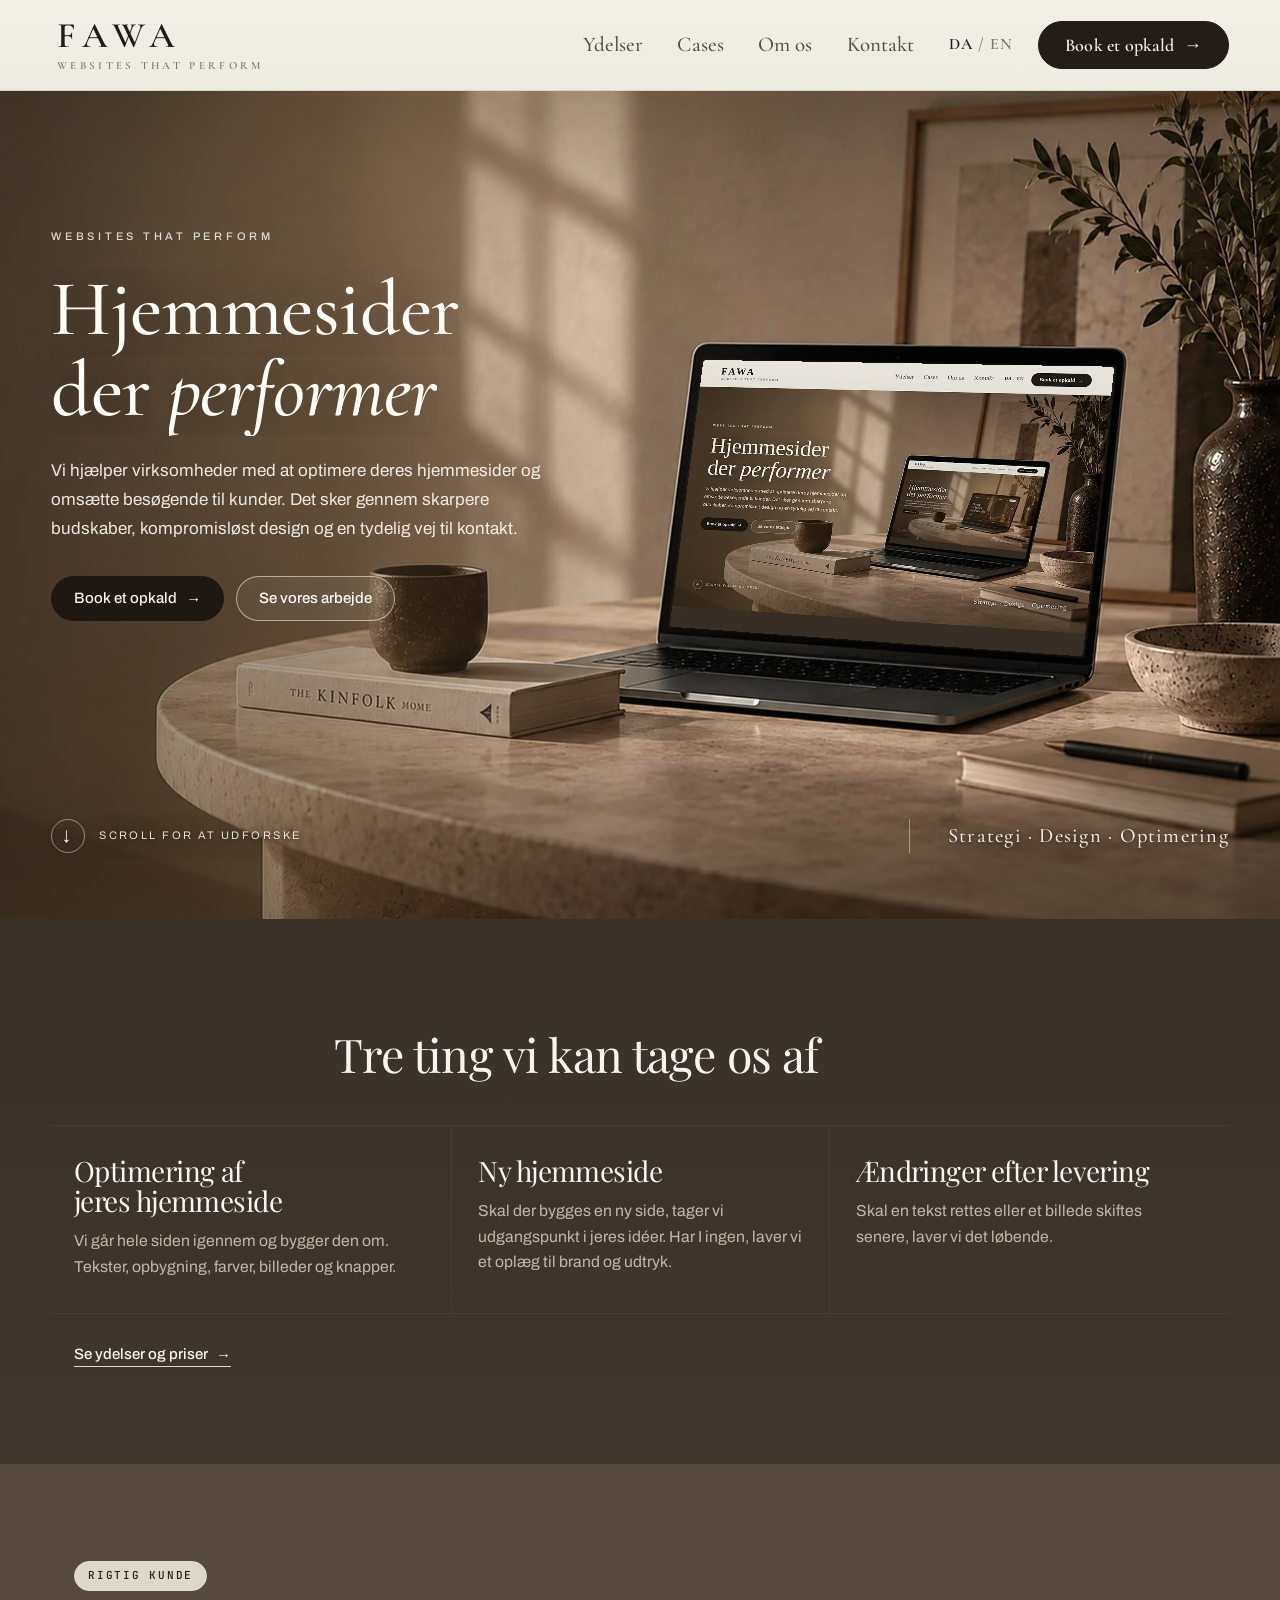
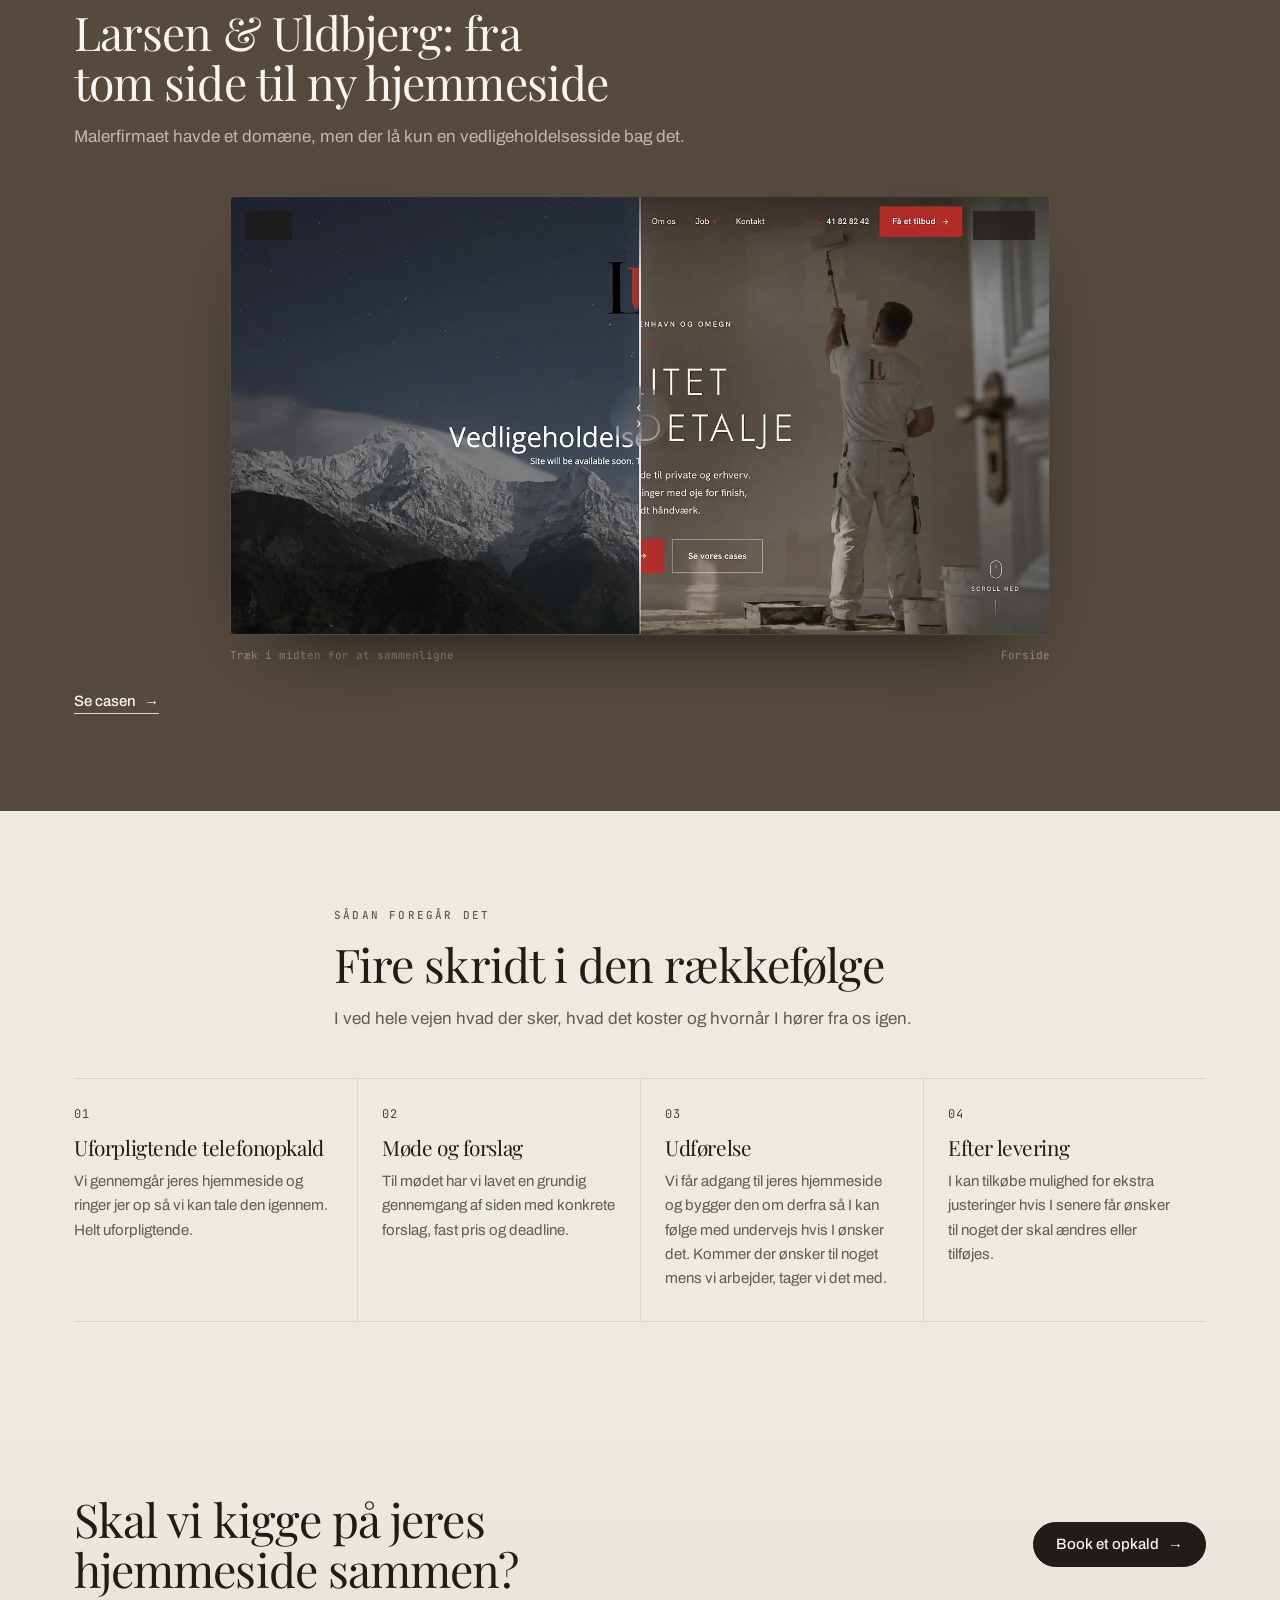
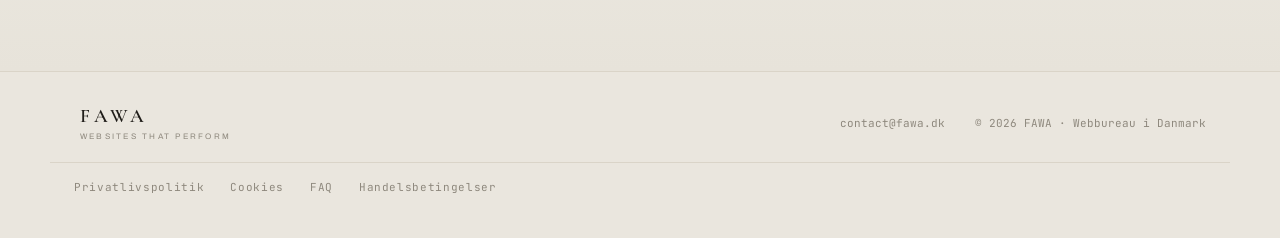
==== commit b5aa5887: "Add files via upload" ====
--- a/index.html
+++ b/index.html
@@ -20,8 +20,10 @@
 <meta name="description" content="FAWA optimerer eksisterende hjemmesider, så de bliver hurtigere, tydeligere og konverterer bedre. Design, struktur og tekst med udgangspunkt i, hvad der skaber kunder.">
 <meta name="theme-color" content="#2E251F">
 <link rel="canonical" href="https://fawa.dk/">
-<link rel="icon" href="assets/favicon.svg">
-<link rel="apple-touch-icon" href="assets/favicon.svg">
+<link rel="icon" href="assets/favicon.ico" sizes="48x48">
+<link rel="icon" href="assets/favicon-192.png" type="image/png" sizes="192x192">
+<link rel="icon" href="assets/favicon-512.png" type="image/png" sizes="512x512">
+<link rel="apple-touch-icon" href="assets/apple-touch-icon.png">
 <meta property="og:type" content="website">
 <meta property="og:site_name" content="FAWA">
 <meta property="og:locale" content="da_DK">
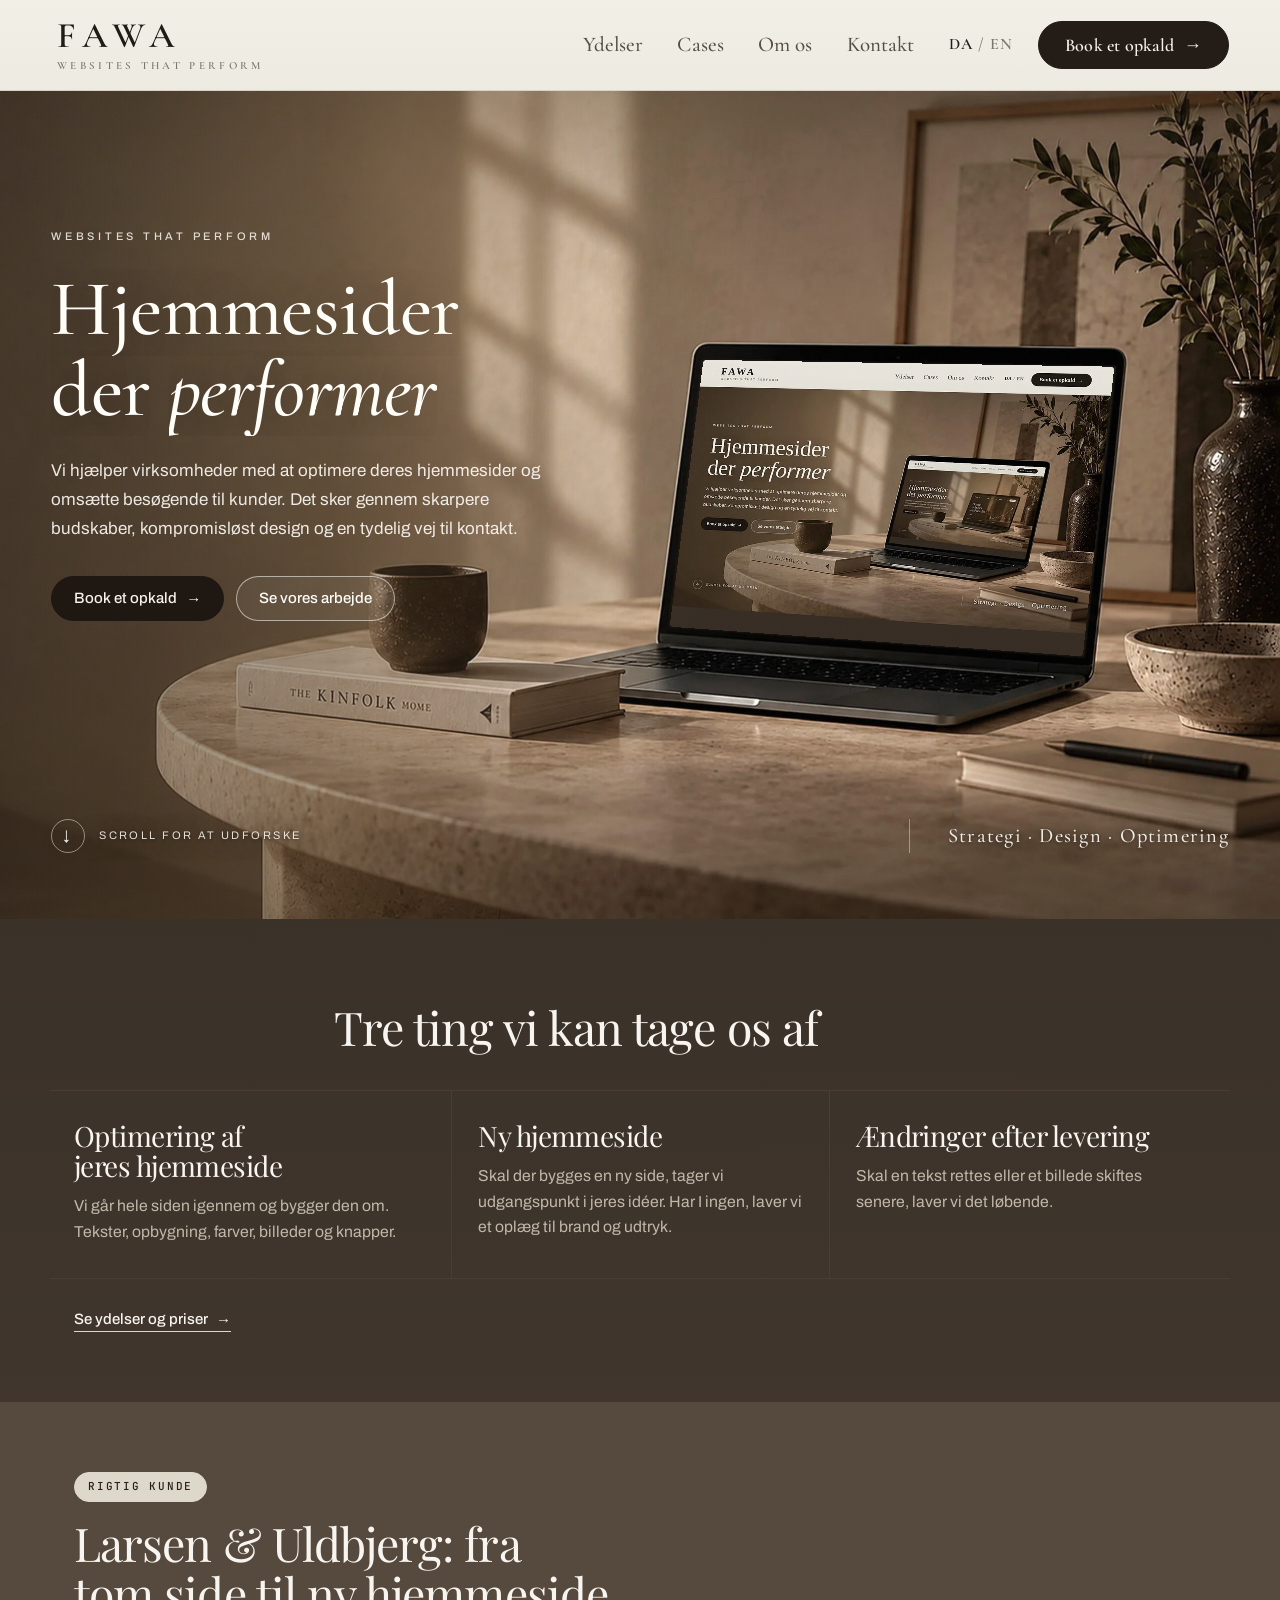
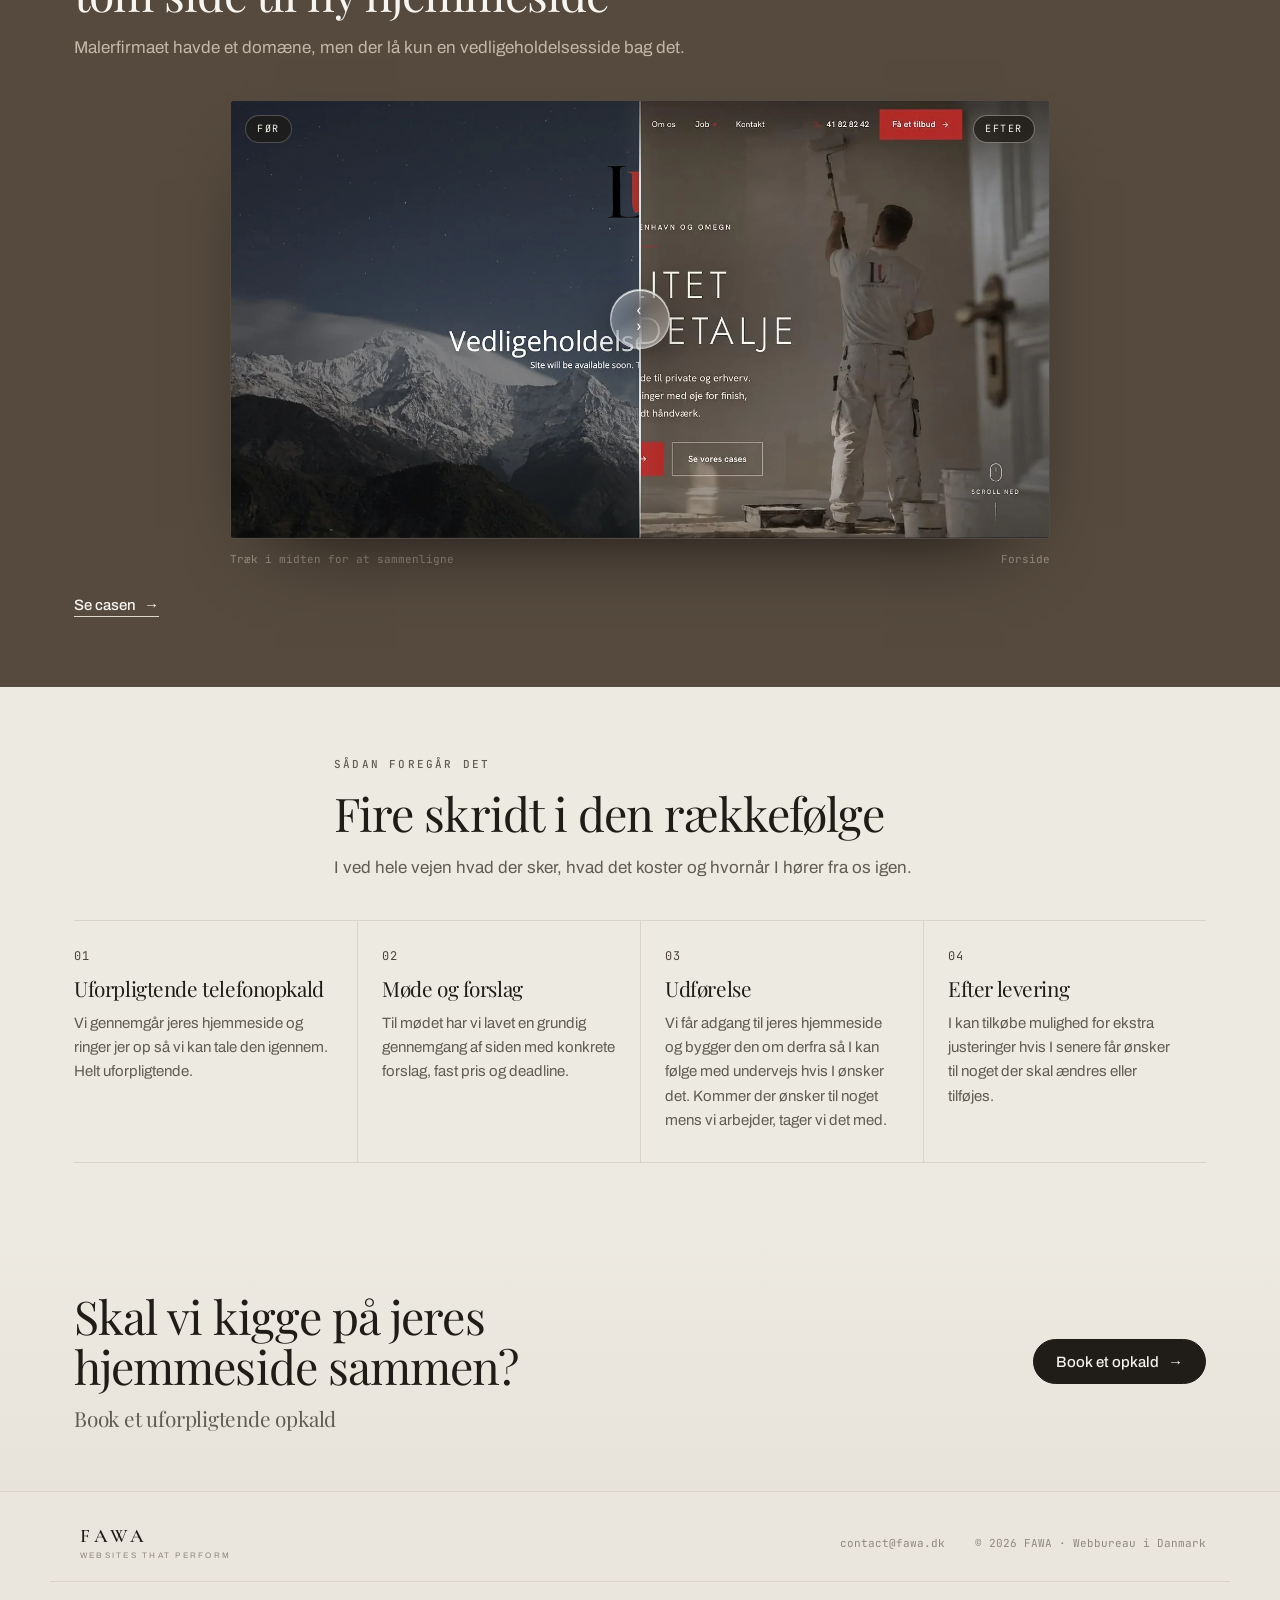
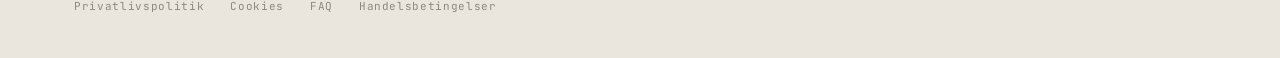
==== commit 98d1a019: "Add files via upload" ====
--- a/index.html
+++ b/index.html
@@ -730,9 +730,23 @@
 .foot-links a{font-family:var(--f-mono);font-size:.6875rem;letter-spacing:.06em;color:var(--ink-3);text-decoration:none}
 .foot-links a:hover{color:var(--ink);text-decoration:underline;text-underline-offset:3px}
 
-.hero-photo .hero-shot{scale:var(--hz,1)}.hero-photo .hero-in{translate:0 var(--hy,0px);opacity:var(--ho,1)}.hero-screen{position:absolute;left:0;top:0;width:1000px;height:700px;transform-origin:0 0;z-index:0;pointer-events:none;opacity:0;transition:opacity .45s ease}.hero-screen.on{opacity:1}.scr-win{position:absolute;inset:0;overflow:hidden;border-radius:9px/7px;background:#17120F}.scr-page{display:block;width:100%;height:auto;filter:brightness(.95) contrast(1.03);animation:scrPan 110s linear infinite}@keyframes scrPan{0%,1.2%{transform:translateY(0)}1.2%,63%{animation-timing-function:cubic-bezier(.4,0,.5,1)}63%,70%{transform:translateY(calc(700px - 100%))}87%,100%{transform:translateY(0)}}@media(max-width:1000px){.hero-screen{display:none}}@media(prefers-reduced-motion:reduce){.scr-page{animation:none}}.hero-scrim{position:absolute;inset:0;z-index:0;pointer-events:none;background:linear-gradient(90deg,rgba(28,21,15,.58) 0%,rgba(28,21,15,.40) 26%,rgba(28,21,15,.10) 44%,rgba(28,21,15,0) 53%),linear-gradient(180deg,rgba(28,21,15,.30) 0%,rgba(28,21,15,0) 26%,rgba(28,21,15,0) 80%,rgba(28,21,15,.32) 100%)}.hero-warm{position:absolute;inset:0;z-index:1;pointer-events:none;background:linear-gradient(104deg,rgba(255,198,126,.05) 8%,rgba(255,196,120,.12) 34%,rgba(255,186,110,.04) 48%,rgba(255,186,110,0) 56%),radial-gradient(40% 46% at 30% 10%,rgba(255,210,150,.10),rgba(255,210,150,0) 72%)}.hero-photo .hero-shot{filter:none}.hero-grain{position:absolute;inset:0;z-index:1;pointer-events:none;opacity:.05;background-image:url("data:image/svg+xml,%3Csvg xmlns='http://www.w3.org/2000/svg' width='160' height='160'%3E%3Cfilter id='n'%3E%3CfeTurbulence type='fractalNoise' baseFrequency='.85' numOctaves='2' stitchTiles='stitch'/%3E%3C/filter%3E%3Crect width='160' height='160' filter='url(%23n)' opacity='.55'/%3E%3C/svg%3E");background-size:150px 150px}.hero-cta .btn{transition:transform .55s cubic-bezier(.22,1,.36,1),background .3s ease,color .3s ease,border-color .3s ease}.hero-cta .btn .ar{transition:transform .6s cubic-bezier(.22,1,.36,1)}@media(prefers-reduced-motion:reduce){.hero-light,.hero-grain{display:none}.hero-photo .hero-shot,.hero-photo .hero-in{transform:none;scale:1;translate:none;opacity:1;transition:none}}</style>
-
-<script>window.__PAGE__="forside";window.__META__={"forside": {"da": ["FAWA · Hjemmesider der performer", "FAWA optimerer eksisterende hjemmesider, så de bliver hurtigere, tydeligere og konverterer bedre. Design, struktur og tekst med udgangspunkt i, hvad der skaber kunder."], "en": ["FAWA · Websites that perform", "FAWA optimises existing websites so they load faster, read clearer and convert better. Design, structure and copy built around what actually brings in customers."]}, "ydelser": {"da": ["Ydelser og priser · FAWA", "Fast pris, aftalt inden vi går i gang. Vi optimerer den hjemmeside I har · prisen afhænger alene af hvor mange sider hjemmesiden har. Fra 4.995 kr."], "en": ["Services and prices · FAWA", "A fixed price, agreed before we start. We optimise the website you already have · the price depends only on how many pages it has. From 4,995 DKK."]}, "cases": {"da": ["Cases · FAWA", "Larsen & Uldbjerg: fra tom side til ny hjemmeside. Se før og efter, og se hele hjemmesiden blive bygget op."], "en": ["Cases · FAWA", "Larsen & Uldbjerg: from an empty page to a new website. See before and after, and watch the whole site being built."]}, "om": {"da": ["Om FAWA: to faste ansigter fra start til levering", "FAWA er et dansk webbureau drevet af Melissa og Sofia. Ingen projektledere eller underleverandører. I taler med de samme to mennesker hele vejen."], "en": ["About FAWA: two people, start to delivery", "FAWA is a Danish web studio run by Melissa and Sofia. No project managers or subcontractors. You talk to the same two people throughout."]}, "kontakt": {"da": ["Kontakt FAWA", "Skriv til os, så finder vi et tidspunkt til et kort opkald. Vi kigger på jeres hjemmeside inden, så vi har noget konkret at tale om. I forpligter jer ikke til noget."], "en": ["Contact FAWA", "Write to us and we'll find a time for a short call. We look at your website beforehand, so we have something concrete to talk about. You commit to nothing."]}, "privatliv": {"da": ["Privatlivspolitik · FAWA", "Sådan indsamler, bruger, opbevarer og beskytter FAWA personoplysninger på fawa.dk."], "en": ["Privacy policy · FAWA", "How FAWA collects, uses, stores and protects personal data on fawa.dk."]}, "cookies": {"da": ["Cookiepolitik · FAWA", "fawa.dk sætter ingen cookies og bruger hverken statistik eller markedsføring. Se den fulde oversigt over lagring på siden."], "en": ["Cookie policy · FAWA", "fawa.dk sets no cookies and uses neither analytics nor marketing. See the full overview of storage on the site."]}, "faq": {"da": ["Ofte stillede spørgsmål · FAWA", "Svar på de spørgsmål virksomheder typisk har om optimering og redesign af deres eksisterende hjemmeside."], "en": ["Frequently asked questions · FAWA", "Answers to the questions companies usually have about optimising and redesigning an existing website."]}, "vilkaar": {"da": ["Handelsbetingelser · FAWA", "FAWAs handelsbetingelser for erhvervskunder om optimering og redesign af eksisterende hjemmesider."], "en": ["Terms of business · FAWA", "FAWA's terms of business for business customers on optimising and redesigning existing websites."]}};</script>
+.hero-photo .hero-shot{scale:var(--hz,1)}.hero-photo .hero-in{translate:0 var(--hy,0px);opacity:var(--ho,1)}.hero-screen{position:absolute;left:0;top:0;width:1000px;height:700px;transform-origin:0 0;z-index:0;pointer-events:none;opacity:0;transition:opacity .45s ease}.hero-screen.on{opacity:1}.scr-win{position:absolute;inset:0;overflow:hidden;border-radius:9px/7px;background:#17120F}.scr-page{display:block;width:100%;height:auto;filter:brightness(.95) contrast(1.03);animation:scrPan 110s linear infinite}@keyframes scrPan{0%,1.2%{transform:translateY(0)}1.2%,63%{animation-timing-function:cubic-bezier(.4,0,.5,1)}63%,70%{transform:translateY(calc(700px - 100%))}87%,100%{transform:translateY(0)}}@media(max-width:1000px){.hero-screen{display:none}}@media(prefers-reduced-motion:reduce){.scr-page{animation:none}}.hero-scrim{position:absolute;inset:0;z-index:0;pointer-events:none;background:linear-gradient(90deg,rgba(28,21,15,.58) 0%,rgba(28,21,15,.40) 26%,rgba(28,21,15,.10) 44%,rgba(28,21,15,0) 53%),linear-gradient(180deg,rgba(28,21,15,.30) 0%,rgba(28,21,15,0) 26%,rgba(28,21,15,0) 80%,rgba(28,21,15,.32) 100%)}.hero-warm{position:absolute;inset:0;z-index:1;pointer-events:none;background:linear-gradient(104deg,rgba(255,198,126,.05) 8%,rgba(255,196,120,.12) 34%,rgba(255,186,110,.04) 48%,rgba(255,186,110,0) 56%),radial-gradient(40% 46% at 30% 10%,rgba(255,210,150,.10),rgba(255,210,150,0) 72%)}.hero-photo .hero-shot{filter:none}.hero-grain{position:absolute;inset:0;z-index:1;pointer-events:none;opacity:.05;background-image:url("data:image/svg+xml,%3Csvg xmlns='http://www.w3.org/2000/svg' width='160' height='160'%3E%3Cfilter id='n'%3E%3CfeTurbulence type='fractalNoise' baseFrequency='.85' numOctaves='2' stitchTiles='stitch'/%3E%3C/filter%3E%3Crect width='160' height='160' filter='url(%23n)' opacity='.55'/%3E%3C/svg%3E");background-size:150px 150px}.hero-cta .btn{transition:transform .55s cubic-bezier(.22,1,.36,1),background .3s ease,color .3s ease,border-color .3s ease}.hero-cta .btn .ar{transition:transform .6s cubic-bezier(.22,1,.36,1)}@media(prefers-reduced-motion:reduce){.hero-light,.hero-grain{display:none}.hero-photo .hero-shot,.hero-photo .hero-in{transform:none;scale:1;translate:none;opacity:1;transition:none}}
+/* Mens videoen koerer, traeder resten af siden tilbage, saa den er i fokus. */
+header,#page-cases > .case-top,#page-cases > .band,footer{transition:filter .45s ease,opacity .45s ease}
+.reel-on header,.reel-on #page-cases > .case-top,.reel-on #page-cases > .band,.reel-on footer{filter:blur(6px);opacity:.4}
+@media(prefers-reduced-motion:reduce){.reel-on header,.reel-on #page-cases > .case-top,.reel-on #page-cases > .band,.reel-on footer{filter:none;opacity:.55}}
+
+/* Underlinje i CTA-baandet, samme skrift og stoerrelse som trin-overskrifterne. */
+.band-sub{margin:14px 0 0;max-width:40ch;font-family:var(--f-display);font-weight:400;font-size:1.3rem;line-height:1.3;letter-spacing:-.01em;color:var(--ink-2)}
+@media(max-width:560px){.band-sub{font-size:1.15rem;margin-top:11px}}
+
+/* Forsiden staar lidt taettere end de oevrige sider. */
+#page-forside .section{padding-block:clamp(44px,5.4vw,72px)}
+#page-forside .band{padding-block:clamp(40px,4.6vw,62px)}
+#page-forside .sec-head{margin-bottom:clamp(24px,3.2vw,38px)}
+</style>
+
+<script>window.__PAGE__="forside";window.__META__={"forside": {"da": ["FAWA · Hjemmesider der performer", "FAWA optimerer eksisterende hjemmesider, så de bliver hurtigere, tydeligere og konverterer bedre. Design, struktur og tekst med udgangspunkt i, hvad der skaber kunder."], "en": ["FAWA · Websites that perform", "FAWA optimises existing websites so they load faster, read clearer and convert better. Design, structure and copy built around what actually brings in customers."]}, "ydelser": {"da": ["Ydelser og priser · FAWA", "Fast pris, aftalt inden vi går i gang. Vi optimerer den hjemmeside I har · prisen afhænger alene af hvor mange sider hjemmesiden har. Fra 4.995 kr."], "en": ["Services and prices · FAWA", "A fixed price, agreed before we start. We optimise the website you already have · the price depends only on how many pages it has. From 4,995 DKK."]}, "cases": {"da": ["Cases · FAWA", "Larsen & Uldbjerg: fra tom side til ny hjemmeside. Hold musen over og se hele hjemmesiden, side for side."], "en": ["Cases · FAWA", "Larsen & Uldbjerg: from an empty page to a new website. Hover to see the whole site, page by page."]}, "om": {"da": ["Om FAWA: to faste ansigter fra start til levering", "FAWA er et dansk webbureau drevet af Melissa og Sofia. Ingen projektledere eller underleverandører. I taler med de samme to mennesker hele vejen."], "en": ["About FAWA: two people, start to delivery", "FAWA is a Danish web studio run by Melissa and Sofia. No project managers or subcontractors. You talk to the same two people throughout."]}, "kontakt": {"da": ["Kontakt FAWA", "Skriv til os, så finder vi et tidspunkt til et kort opkald. Vi kigger på jeres hjemmeside inden, så vi har noget konkret at tale om. I forpligter jer ikke til noget."], "en": ["Contact FAWA", "Write to us and we'll find a time for a short call. We look at your website beforehand, so we have something concrete to talk about. You commit to nothing."]}, "privatliv": {"da": ["Privatlivspolitik · FAWA", "Sådan indsamler, bruger, opbevarer og beskytter FAWA personoplysninger på fawa.dk."], "en": ["Privacy policy · FAWA", "How FAWA collects, uses, stores and protects personal data on fawa.dk."]}, "cookies": {"da": ["Cookiepolitik · FAWA", "fawa.dk sætter ingen cookies og bruger hverken statistik eller markedsføring. Se den fulde oversigt over lagring på siden."], "en": ["Cookie policy · FAWA", "fawa.dk sets no cookies and uses neither analytics nor marketing. See the full overview of storage on the site."]}, "faq": {"da": ["Ofte stillede spørgsmål · FAWA", "Svar på de spørgsmål virksomheder typisk har om optimering og redesign af deres eksisterende hjemmeside."], "en": ["Frequently asked questions · FAWA", "Answers to the questions companies usually have about optimising and redesigning an existing website."]}, "vilkaar": {"da": ["Handelsbetingelser · FAWA", "FAWAs handelsbetingelser for erhvervskunder om optimering og redesign af eksisterende hjemmesider."], "en": ["Terms of business · FAWA", "FAWA's terms of business for business customers on optimising and redesigning existing websites."]}};</script>
 </head>
 <body>
 <div id="app" data-mode="dark">
@@ -849,7 +863,10 @@
 
   <section class="band tone-5 on-light">
     <div class="wrap band-in">
-      <h2 data-i18n="band.h">Skal vi kigge på jeres hjemmeside sammen?</h2>
+      <div class="band-copy">
+        <h2 data-i18n="band.h">Skal vi kigge på jeres hjemmeside sammen?</h2>
+        <p class="band-sub" data-i18n="band.sub">Book et uforpligtende opkald</p>
+      </div>
       <button class="btn" data-go="kontakt"><span data-i18n="cta.free">Book et opkald</span> <span class="ar">→</span></button>
     </div>
   </section>
@@ -953,7 +970,10 @@
 
   <section class="band">
     <div class="wrap band-in">
-      <h2 data-i18n="band.h">Skal vi kigge på jeres hjemmeside sammen?</h2>
+      <div class="band-copy">
+        <h2 data-i18n="band.h">Skal vi kigge på jeres hjemmeside sammen?</h2>
+        <p class="band-sub" data-i18n="band.sub">Book et uforpligtende opkald</p>
+      </div>
       <button class="btn" data-go="kontakt"><span data-i18n="cta.free">Book et opkald</span> <span class="ar">→</span></button>
     </div>
   </section>
@@ -981,8 +1001,7 @@
       <div class="reel" data-reel>
         <div class="reel-screen">
           <div class="reel-view">
-            <div class="reel-shot" data-url="larsen-uldbjerg.dk"><img decoding="async" src="assets/img/lu-foer.webp" alt="Vedligeholdelsessiden, der lå bag domænet før"></div>
-            <div class="reel-shot is-on has-build" data-url="larsen-uldbjerg.dk"><img decoding="async" src="assets/img/lu-reel-1.webp" alt="Forsiden på den nye hjemmeside"><span class="build" aria-hidden="true"><img class="bl b1" decoding="async" src="assets/img/lu-lag-1.webp" alt=""><img class="bl b2" decoding="async" src="assets/img/lu-lag-2.webp" alt=""><img class="bl b3" decoding="async" src="assets/img/lu-lag-3.webp" alt=""></span></div>
+                        <div class="reel-shot is-on" data-url="larsen-uldbjerg.dk"><img decoding="async" src="assets/img/lu-reel-1.webp" alt="Forsiden på den nye hjemmeside"></div>
             <div class="reel-shot" data-url="larsen-uldbjerg.dk/ydelser"><img decoding="async" loading="lazy" src="assets/img/lu-reel-2.webp" alt="Ydelsessiden med de fem områder, firmaet maler"></div>
             <div class="reel-shot" data-url="larsen-uldbjerg.dk/cases"><img decoding="async" loading="lazy" src="assets/img/lu-reel-3.webp" alt="Cases-siden med før og efter fra fem rum"></div>
             <div class="reel-shot" data-url="larsen-uldbjerg.dk/om-os"><img decoding="async" loading="lazy" src="assets/img/lu-reel-4.webp" alt="Om os-siden med historien og de tre malere bag"></div>
@@ -992,36 +1011,15 @@
               <div class="dev dev-t"><img decoding="async" loading="lazy" src="assets/img/lu-tablet.webp" alt="Forsiden på tablet"></div>
               <div class="dev dev-m"><img decoding="async" loading="lazy" src="assets/img/lu-mobil.webp" alt="Forsiden på telefon"></div>
             </div>
-            <span class="reel-sweep" data-reel-scan aria-hidden="true"></span>
             <span class="reel-grain" aria-hidden="true"></span>
           </div>
           <p class="reel-hint" data-i18n="lu.hint">Hold musen over for at afspille</p>
         </div>
         <div class="reel-rail">
-          <ol class="reel-steps">
-            <li><button type="button" data-reel-go="0"><span data-i18n="lu.s0">Før</span></button></li>
-            <li class="is-live"><button type="button" data-reel-go="1"><span data-i18n="lu.s1">Forside</span></button></li>
-            <li><button type="button" data-reel-go="2"><span data-i18n="lu.s2">Ydelser</span></button></li>
-            <li><button type="button" data-reel-go="3"><span data-i18n="lu.s3">Cases</span></button></li>
-            <li><button type="button" data-reel-go="4"><span data-i18n="lu.s4">Om os</span></button></li>
-            <li><button type="button" data-reel-go="5"><span data-i18n="lu.s5">Job</span></button></li>
-            <li><button type="button" data-reel-go="6"><span data-i18n="lu.s6">Enheder</span></button></li>
-          </ol>
-          <span class="reel-prog"><i data-reel-bar></i></span>
+          
           <span class="reel-url" data-reel-url>larsen-uldbjerg.dk</span>
         </div>
       </div>
-    </div>
-  </section>
-
-  <section class="section facts-sec">
-    <div class="wrap">
-      <ol class="facts">
-        <li><span class="n">01</span><h2 data-i18n="lu.f1">Hjemmeside fra bunden</h2></li>
-        <li><span class="n">02</span><h2 data-i18n="lu.f2">Seks sider</h2></li>
-        <li><span class="n">03</span><h2 data-i18n="lu.f3">Tydelig vej til tilbud</h2></li>
-      </ol>
-      <p class="note" data-i18n="lu.note">Billederne er vist med kundens tilladelse.</p>
     </div>
   </section>
 
@@ -1065,7 +1063,10 @@
 
   <section class="band">
     <div class="wrap band-in">
-      <h2 data-i18n="band.h">Skal vi kigge på jeres hjemmeside sammen?</h2>
+      <div class="band-copy">
+        <h2 data-i18n="band.h">Skal vi kigge på jeres hjemmeside sammen?</h2>
+        <p class="band-sub" data-i18n="band.sub">Book et uforpligtende opkald</p>
+      </div>
       <button class="btn" data-go="kontakt"><span data-i18n="cta.free">Book et opkald</span> <span class="ar">→</span></button>
     </div>
   </section>
@@ -1635,6 +1636,9 @@
 };
 for (var kCase in EN_CASE) EN[kCase] = EN_CASE[kCase];
 
+var EN_BAND = { "band.sub": "Book a call with no obligation" };
+for (var kBand in EN_BAND) EN[kBand] = EN_BAND[kBand];
+
 var DA = {};
 document.querySelectorAll("[data-i18n]").forEach(function(el){ DA[el.dataset.i18n] = el.innerHTML; });
 document.querySelectorAll("[data-i18n-ph]").forEach(function(el){ DA["ph:"+el.dataset.i18nPh] = el.getAttribute("placeholder"); });
@@ -1738,6 +1742,10 @@
   document.getElementById("burger").setAttribute("aria-expanded","false");
   if (push !== false) { try { history.pushState({page:name}, "", PATHS[name]); } catch (e) {} }
   window.scrollTo({ top: 0, behavior: push === false ? "auto" : "smooth" });
+  if (name === "forside" && window.__placeScreen) {
+    window.__placeScreen();
+    requestAnimationFrame(function(){ window.__placeScreen(); });
+  }
   CURPAGE = name; applyMeta();
   setTimeout(function(){ if (window.__reveal) window.__reveal(); }, 80);
 }
@@ -1891,6 +1899,10 @@
     box.classList.add("on");
   }
 
+  /* Forsiden kan vaere skjult, naar siden indlaeses (hvis man lander paa en
+     underside). Saa kan skaermen ikke maales op, og place() giver op. Derfor
+     kan den koeres igen, hver gang forsiden bliver vist. */
+  window.__placeScreen = place;
   var t = 0;
   window.addEventListener("resize", function(){ clearTimeout(t); t = setTimeout(place, 120); }, { passive: true });
   place();
@@ -1950,11 +1962,10 @@
   var shots = [].slice.call(reel.querySelectorAll(".reel-shot"));
   var steps = [].slice.call(reel.querySelectorAll(".reel-steps li"));
   var urlEl = reel.querySelector("[data-reel-url]");
-  var sweep = reel.querySelector("[data-reel-scan]");
   var bar   = reel.querySelector("[data-reel-bar]");
   if (shots.length < 2) return;
 
-  var IDLE = 1, TOP_PAUSE = 1500, END_PAUSE = 320;
+  var IDLE = 0, TOP_PAUSE = 1500, END_PAUSE = 320;
   var slow = window.matchMedia && window.matchMedia("(prefers-reduced-motion: reduce)").matches;
   var cur = IDLE, timer = null, active = false;
 
@@ -1964,7 +1975,8 @@
     var im = img(i);
     return im ? im.offsetHeight - view.clientHeight : 0;
   }
-  function topPause(i){ return shots[i].classList.contains("has-build") ? 3550 : TOP_PAUSE; }
+  /* Forsiden skal begynde at rulle naesten med det samme, naar musen er over. */
+  function topPause(i){ return i === 0 ? 320 : TOP_PAUSE; }
   function scrollMs(i){
     var o = Math.max(0, over(i));
     if (o <= 8) return 0;
@@ -1972,7 +1984,6 @@
   }
   function dur(i){
     if (isDev(i)) return 3600;
-    if (i === 0) return 1700;
     var sc = scrollMs(i);
     return sc ? topPause(i) + sc + END_PAUSE : 2600;
   }
@@ -2005,13 +2016,6 @@
     if (slow) { bar.style.width = "100%"; return; }
     bar.style.transition = "width " + ms + "ms linear";
     bar.style.width = "100%";
-  }
-
-  function flash(){
-    if (!sweep || slow) return;
-    sweep.classList.remove("go");
-    void sweep.offsetWidth;
-    sweep.classList.add("go");
   }
 
   var outTimer = null;
@@ -2029,7 +2033,6 @@
   }
 
   function show(i, run){
-    if (i !== cur && i <= 1) flash();
     cur = i;
     paint(i);
     shots.forEach(function(sh,k){ if (k!==i && !sh.classList.contains("is-out")) rest(k); });
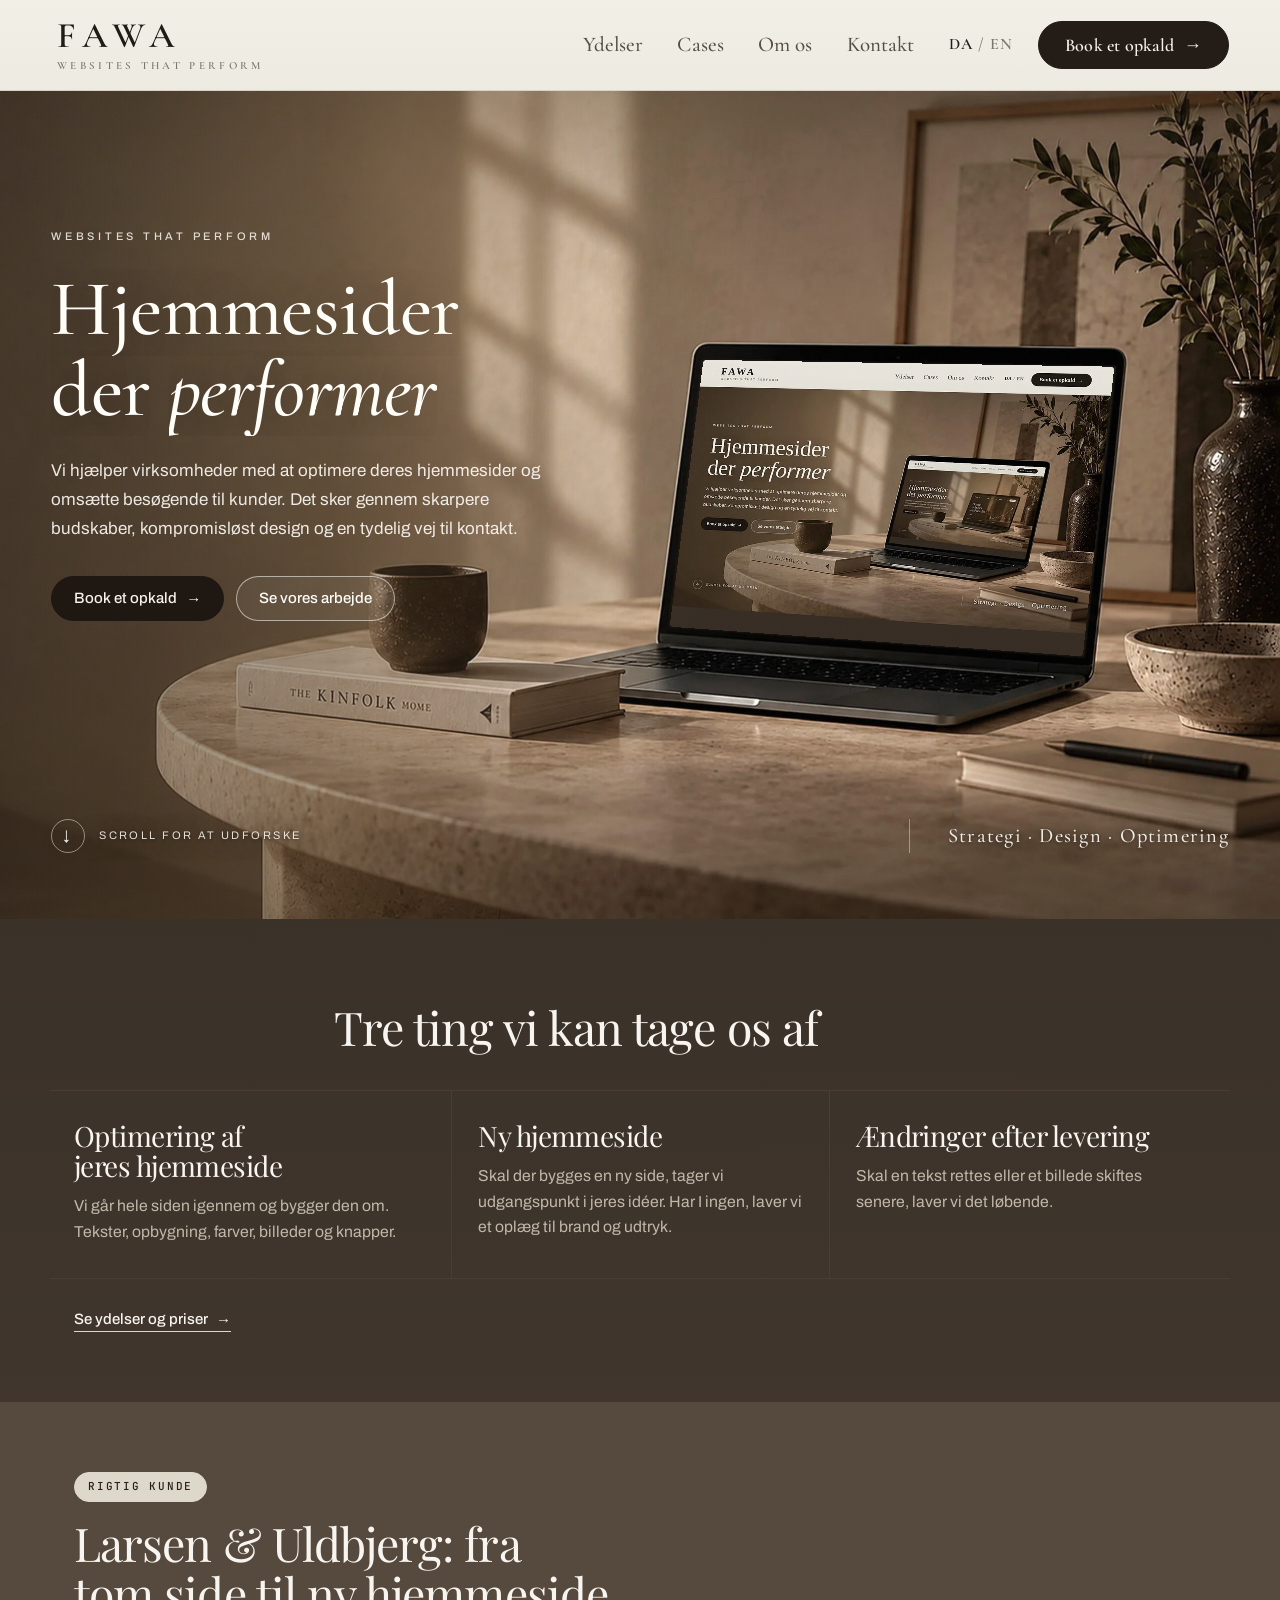
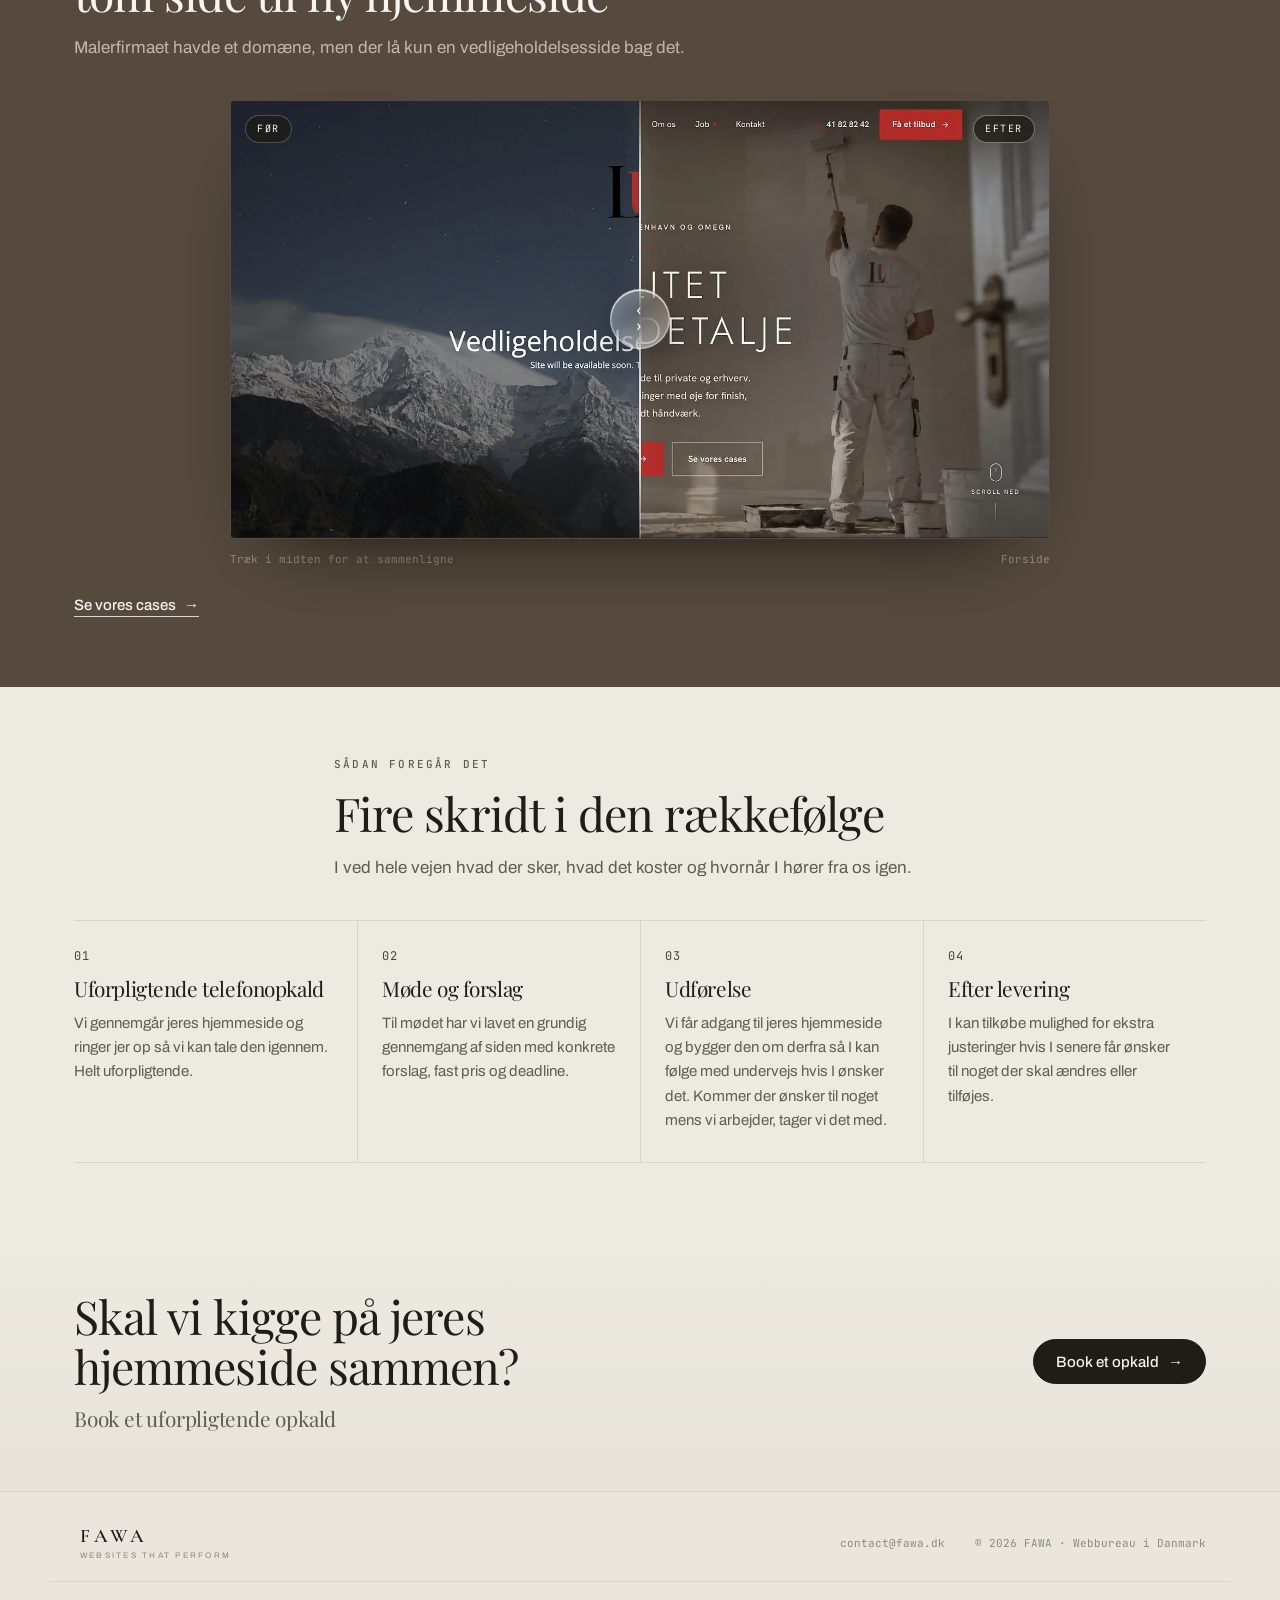
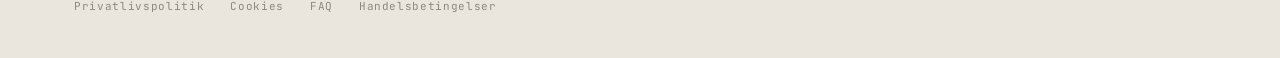
==== commit cc1e7c7f: "Add files via upload" ====
--- a/index.html
+++ b/index.html
@@ -732,9 +732,9 @@
 
 .hero-photo .hero-shot{scale:var(--hz,1)}.hero-photo .hero-in{translate:0 var(--hy,0px);opacity:var(--ho,1)}.hero-screen{position:absolute;left:0;top:0;width:1000px;height:700px;transform-origin:0 0;z-index:0;pointer-events:none;opacity:0;transition:opacity .45s ease}.hero-screen.on{opacity:1}.scr-win{position:absolute;inset:0;overflow:hidden;border-radius:9px/7px;background:#17120F}.scr-page{display:block;width:100%;height:auto;filter:brightness(.95) contrast(1.03);animation:scrPan 110s linear infinite}@keyframes scrPan{0%,1.2%{transform:translateY(0)}1.2%,63%{animation-timing-function:cubic-bezier(.4,0,.5,1)}63%,70%{transform:translateY(calc(700px - 100%))}87%,100%{transform:translateY(0)}}@media(max-width:1000px){.hero-screen{display:none}}@media(prefers-reduced-motion:reduce){.scr-page{animation:none}}.hero-scrim{position:absolute;inset:0;z-index:0;pointer-events:none;background:linear-gradient(90deg,rgba(28,21,15,.58) 0%,rgba(28,21,15,.40) 26%,rgba(28,21,15,.10) 44%,rgba(28,21,15,0) 53%),linear-gradient(180deg,rgba(28,21,15,.30) 0%,rgba(28,21,15,0) 26%,rgba(28,21,15,0) 80%,rgba(28,21,15,.32) 100%)}.hero-warm{position:absolute;inset:0;z-index:1;pointer-events:none;background:linear-gradient(104deg,rgba(255,198,126,.05) 8%,rgba(255,196,120,.12) 34%,rgba(255,186,110,.04) 48%,rgba(255,186,110,0) 56%),radial-gradient(40% 46% at 30% 10%,rgba(255,210,150,.10),rgba(255,210,150,0) 72%)}.hero-photo .hero-shot{filter:none}.hero-grain{position:absolute;inset:0;z-index:1;pointer-events:none;opacity:.05;background-image:url("data:image/svg+xml,%3Csvg xmlns='http://www.w3.org/2000/svg' width='160' height='160'%3E%3Cfilter id='n'%3E%3CfeTurbulence type='fractalNoise' baseFrequency='.85' numOctaves='2' stitchTiles='stitch'/%3E%3C/filter%3E%3Crect width='160' height='160' filter='url(%23n)' opacity='.55'/%3E%3C/svg%3E");background-size:150px 150px}.hero-cta .btn{transition:transform .55s cubic-bezier(.22,1,.36,1),background .3s ease,color .3s ease,border-color .3s ease}.hero-cta .btn .ar{transition:transform .6s cubic-bezier(.22,1,.36,1)}@media(prefers-reduced-motion:reduce){.hero-light,.hero-grain{display:none}.hero-photo .hero-shot,.hero-photo .hero-in{transform:none;scale:1;translate:none;opacity:1;transition:none}}
 /* Mens videoen koerer, traeder resten af siden tilbage, saa den er i fokus. */
-header,#page-cases > .case-top,#page-cases > .band,footer{transition:filter .45s ease,opacity .45s ease}
-.reel-on header,.reel-on #page-cases > .case-top,.reel-on #page-cases > .band,.reel-on footer{filter:blur(6px);opacity:.4}
-@media(prefers-reduced-motion:reduce){.reel-on header,.reel-on #page-cases > .case-top,.reel-on #page-cases > .band,.reel-on footer{filter:none;opacity:.55}}
+header,#page-cases > .case-top,#page-cases > .case-sub,#page-cases > .ds-sec,#page-cases > .band,footer{transition:filter .45s ease,opacity .45s ease}
+.reel-on header,.reel-on #page-cases > .case-top,.reel-on #page-cases > .case-sub,.reel-on #page-cases > .ds-sec,.reel-on #page-cases > .band,.reel-on footer{filter:blur(6px);opacity:.4}
+@media(prefers-reduced-motion:reduce){.reel-on header,.reel-on #page-cases > .case-top,.reel-on #page-cases > .case-sub,.reel-on #page-cases > .ds-sec,.reel-on #page-cases > .band,.reel-on footer{filter:none;opacity:.55}}
 
 /* Underlinje i CTA-baandet, samme skrift og stoerrelse som trin-overskrifterne. */
 .band-sub{margin:14px 0 0;max-width:40ch;font-family:var(--f-display);font-weight:400;font-size:1.3rem;line-height:1.3;letter-spacing:-.01em;color:var(--ink-2)}
@@ -744,7 +744,7 @@
 #page-forside .section{padding-block:clamp(44px,5.4vw,72px)}
 #page-forside .band{padding-block:clamp(40px,4.6vw,62px)}
 #page-forside .sec-head{margin-bottom:clamp(24px,3.2vw,38px)}
-</style>
+#page-cases .case-sub{padding-top:clamp(10px,1.4vw,18px);padding-bottom:clamp(12px,1.8vw,20px)}#page-cases .case-head h2{margin:0}#page-cases .ds-sec{padding-top:clamp(40px,5vw,72px)}#page-cases .ds-head{align-items:flex-end;margin-bottom:clamp(20px,2.6vw,32px);max-width:920px;margin-inline:auto}#page-cases .ds-head > div{max-width:46ch}#page-cases .ds-head p{margin:10px 0 0}#page-cases .ba{max-width:920px;margin-inline:auto}</style>
 
 <script>window.__PAGE__="forside";window.__META__={"forside": {"da": ["FAWA · Hjemmesider der performer", "FAWA optimerer eksisterende hjemmesider, så de bliver hurtigere, tydeligere og konverterer bedre. Design, struktur og tekst med udgangspunkt i, hvad der skaber kunder."], "en": ["FAWA · Websites that perform", "FAWA optimises existing websites so they load faster, read clearer and convert better. Design, structure and copy built around what actually brings in customers."]}, "ydelser": {"da": ["Ydelser og priser · FAWA", "Fast pris, aftalt inden vi går i gang. Vi optimerer den hjemmeside I har · prisen afhænger alene af hvor mange sider hjemmesiden har. Fra 4.995 kr."], "en": ["Services and prices · FAWA", "A fixed price, agreed before we start. We optimise the website you already have · the price depends only on how many pages it has. From 4,995 DKK."]}, "cases": {"da": ["Cases · FAWA", "Larsen & Uldbjerg: fra tom side til ny hjemmeside. Hold musen over og se hele hjemmesiden, side for side."], "en": ["Cases · FAWA", "Larsen & Uldbjerg: from an empty page to a new website. Hover to see the whole site, page by page."]}, "om": {"da": ["Om FAWA: to faste ansigter fra start til levering", "FAWA er et dansk webbureau drevet af Melissa og Sofia. Ingen projektledere eller underleverandører. I taler med de samme to mennesker hele vejen."], "en": ["About FAWA: two people, start to delivery", "FAWA is a Danish web studio run by Melissa and Sofia. No project managers or subcontractors. You talk to the same two people throughout."]}, "kontakt": {"da": ["Kontakt FAWA", "Skriv til os, så finder vi et tidspunkt til et kort opkald. Vi kigger på jeres hjemmeside inden, så vi har noget konkret at tale om. I forpligter jer ikke til noget."], "en": ["Contact FAWA", "Write to us and we'll find a time for a short call. We look at your website beforehand, so we have something concrete to talk about. You commit to nothing."]}, "privatliv": {"da": ["Privatlivspolitik · FAWA", "Sådan indsamler, bruger, opbevarer og beskytter FAWA personoplysninger på fawa.dk."], "en": ["Privacy policy · FAWA", "How FAWA collects, uses, stores and protects personal data on fawa.dk."]}, "cookies": {"da": ["Cookiepolitik · FAWA", "fawa.dk sætter ingen cookies og bruger hverken statistik eller markedsføring. Se den fulde oversigt over lagring på siden."], "en": ["Cookie policy · FAWA", "fawa.dk sets no cookies and uses neither analytics nor marketing. See the full overview of storage on the site."]}, "faq": {"da": ["Ofte stillede spørgsmål · FAWA", "Svar på de spørgsmål virksomheder typisk har om optimering og redesign af deres eksisterende hjemmeside."], "en": ["Frequently asked questions · FAWA", "Answers to the questions companies usually have about optimising and redesigning an existing website."]}, "vilkaar": {"da": ["Handelsbetingelser · FAWA", "FAWAs handelsbetingelser for erhvervskunder om optimering og redesign af eksisterende hjemmesider."], "en": ["Terms of business · FAWA", "FAWA's terms of business for business customers on optimising and redesigning existing websites."]}};</script>
 </head>
@@ -841,7 +841,7 @@
           <span data-i18n="lu.cap">Forside</span>
         </div>
       </div>
-      <p style="margin-top:22px"><button class="link" data-go="cases"><span data-i18n="h.c.link">Se casen</span> <span class="ar">→</span></button></p>
+      <p style="margin-top:22px"><button class="link" data-go="cases"><span data-i18n="h.c.link">Se vores cases</span> <span class="ar">→</span></button></p>
     </div>
   </section>
 
@@ -985,8 +985,16 @@
   <section class="section case-top">
     <div class="wrap case-head">
       <div>
-        <p class="eyebrow" data-i18n="c.eyebrow">Rigtig kunde</p>
-        <h1 data-i18n="lu.h2">Larsen &amp; Uldbjerg</h1>
+        <p class="eyebrow" data-i18n="c.eyebrow">Cases</p>
+        <h1 data-i18n="c.h1">Rigtige kunder</h1>
+      </div>
+    </div>
+  </section>
+
+  <section class="case-sub">
+    <div class="wrap case-head">
+      <div>
+        <h2 data-i18n="lu.h2">Larsen &amp; Uldbjerg</h2>
       </div>
       <ul class="reel-tags">
         <li data-i18n="lu.t1">Hjemmeside</li>
@@ -1022,6 +1030,37 @@
       </div>
     </div>
   </section>
+
+  <section class="section ds-sec">
+    <div class="wrap">
+      <div class="case-head ds-head">
+        <div>
+          <h2 data-i18n="ds.h2">Dürüm Symfoni</h2>
+          <p data-i18n="ds.p">Restauranten havde ikke en forside. Domænet førte direkte ind i bestillingssystemet. Nu er der en forside med navn, åbningstider, adresse og en knap til bestilling.</p>
+        </div>
+        <ul class="reel-tags">
+          <li data-i18n="ds.t1">Hjemmeside</li>
+          <li data-i18n="ds.t2">Design</li>
+          <li data-i18n="ds.t3">Udvikling</li>
+        </ul>
+      </div>
+      <div class="ba rv" data-ba>
+        <div class="ba-stage glass" style="--pos:50%;aspect-ratio:2880/1638">
+          <img class="after-img" decoding="async" loading="lazy" src="assets/img/ds-efter.webp" alt="Dürüm Symfoni efter: en blå forside med restaurantens navn, åbningstider, adresse og en knap til bestilling">
+          <img class="before-img" decoding="async" loading="lazy" src="assets/img/ds-foer.webp" alt="Dürüm Symfoni før: domænet førte direkte ind i bestillingssystemet med menuliste og kurv i siden">
+          <span class="ba-tag l" data-i18n="c.before">Før</span>
+          <span class="ba-tag r" data-i18n="c.after">Efter</span>
+          <input class="ba-range" type="range" min="0" max="100" value="50" aria-label="Træk for at sammenligne før og efter">
+          <span class="ba-handle" aria-hidden="true"></span>
+        </div>
+        <div class="ba-cap">
+          <span data-i18n="c.drag">Træk i midten for at sammenligne</span>
+          <span data-i18n="ds.cap">Forside</span>
+        </div>
+      </div>
+    </div>
+  </section>
+
 
   <section class="band">
     <div class="wrap band-in">
@@ -1639,6 +1678,17 @@
 var EN_BAND = { "band.sub": "Book a call with no obligation" };
 for (var kBand in EN_BAND) EN[kBand] = EN_BAND[kBand];
 
+var EN_DS = {
+  "c.eyebrow": "Cases",
+  "c.h1": "Real clients",
+  "h.c.link": "See our cases",
+  "ds.h2": "Dürüm Symfoni",
+  "ds.p": "The restaurant had no front page. The domain led straight into the ordering system. Now there is a front page with the name, opening hours, address and a button to order.",
+  "ds.t1": "Website", "ds.t2": "Design", "ds.t3": "Development",
+  "ds.cap": "Front page"
+};
+for (var kDs in EN_DS) EN[kDs] = EN_DS[kDs];
+
 var DA = {};
 document.querySelectorAll("[data-i18n]").forEach(function(el){ DA[el.dataset.i18n] = el.innerHTML; });
 document.querySelectorAll("[data-i18n-ph]").forEach(function(el){ DA["ph:"+el.dataset.i18nPh] = el.getAttribute("placeholder"); });
